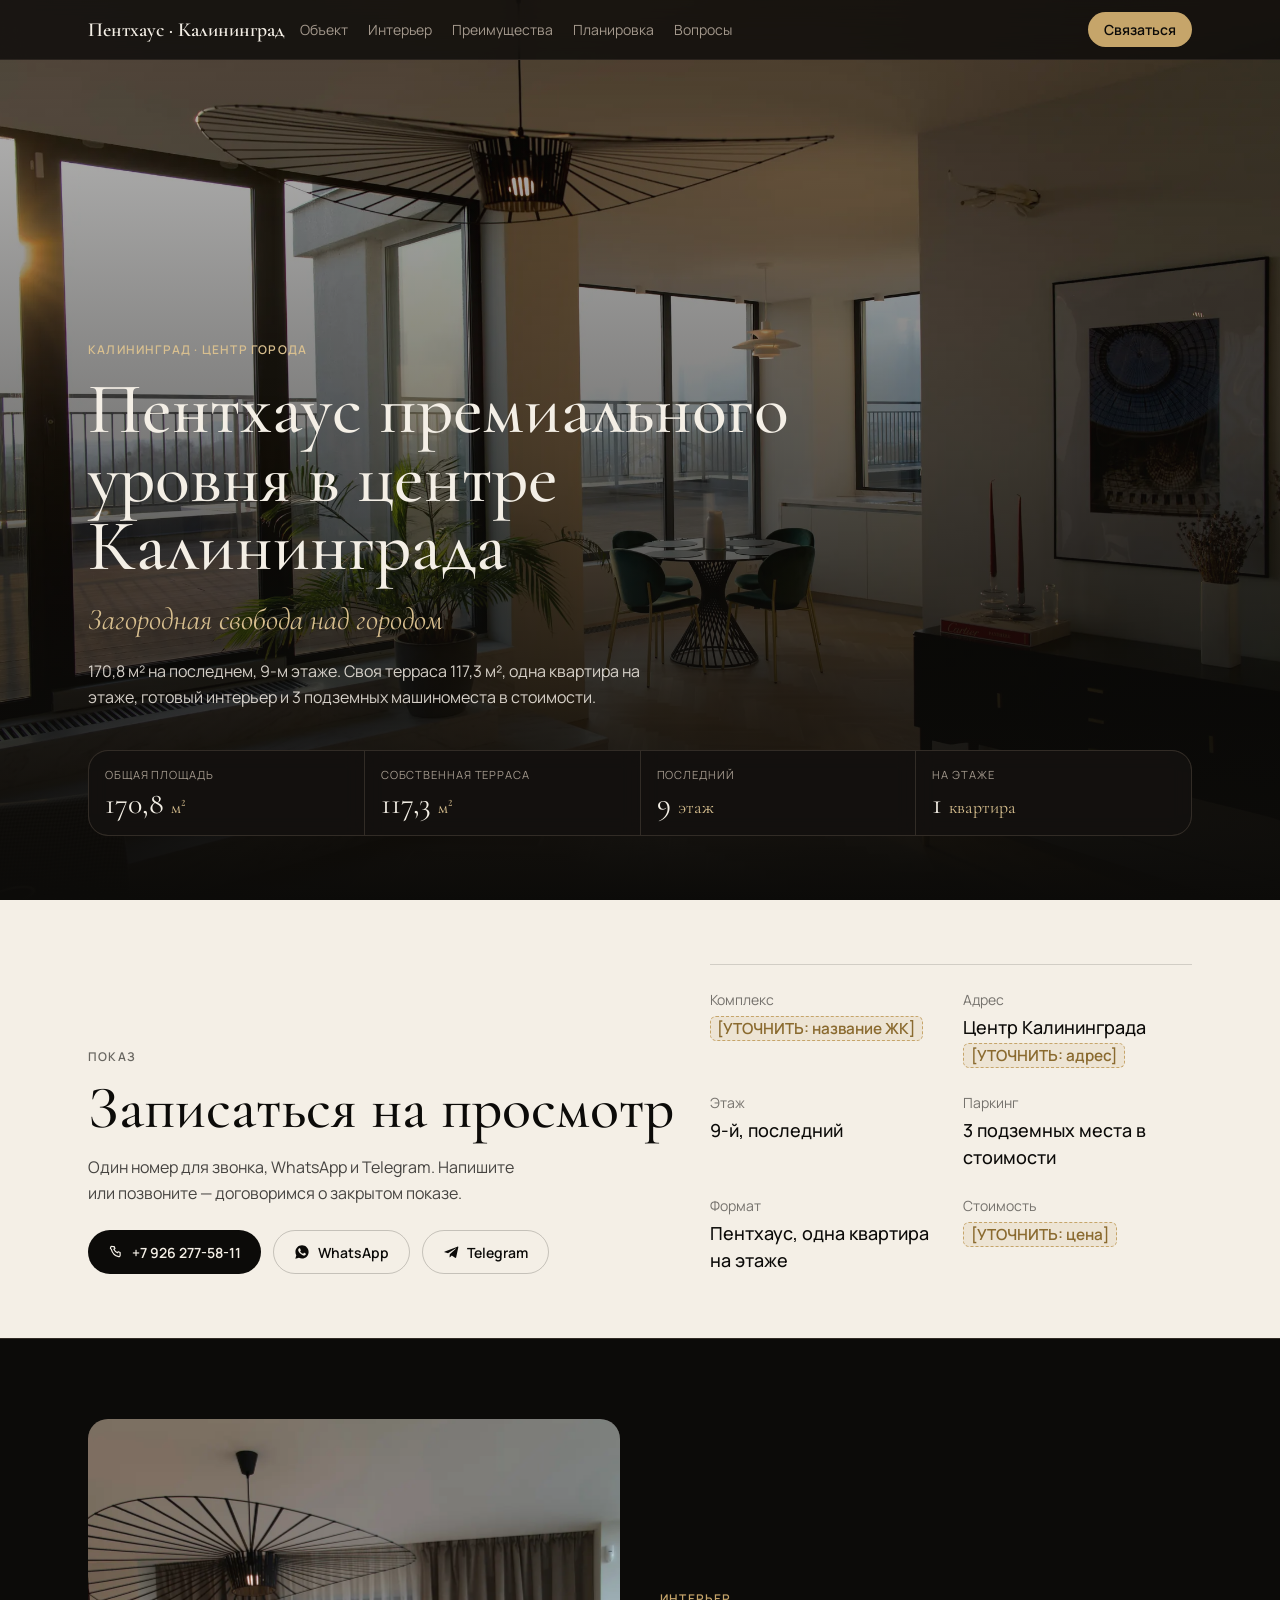
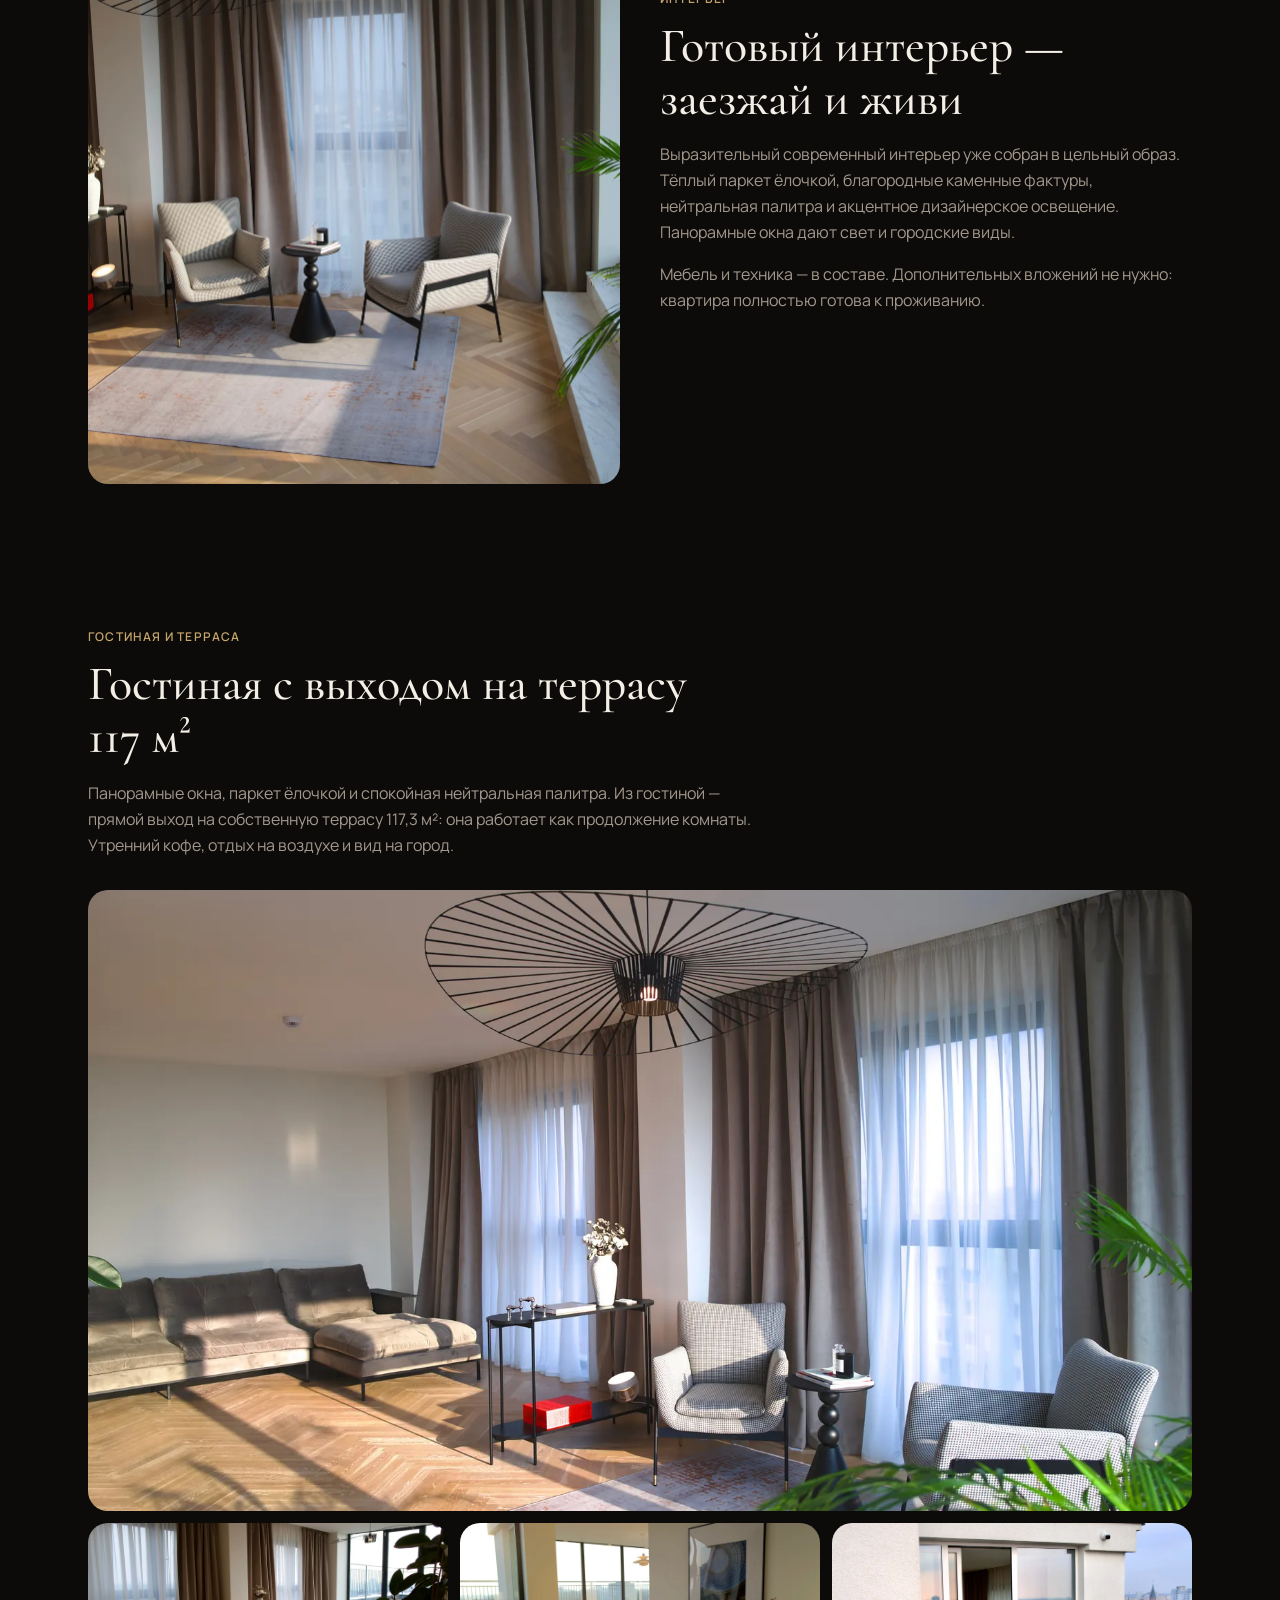
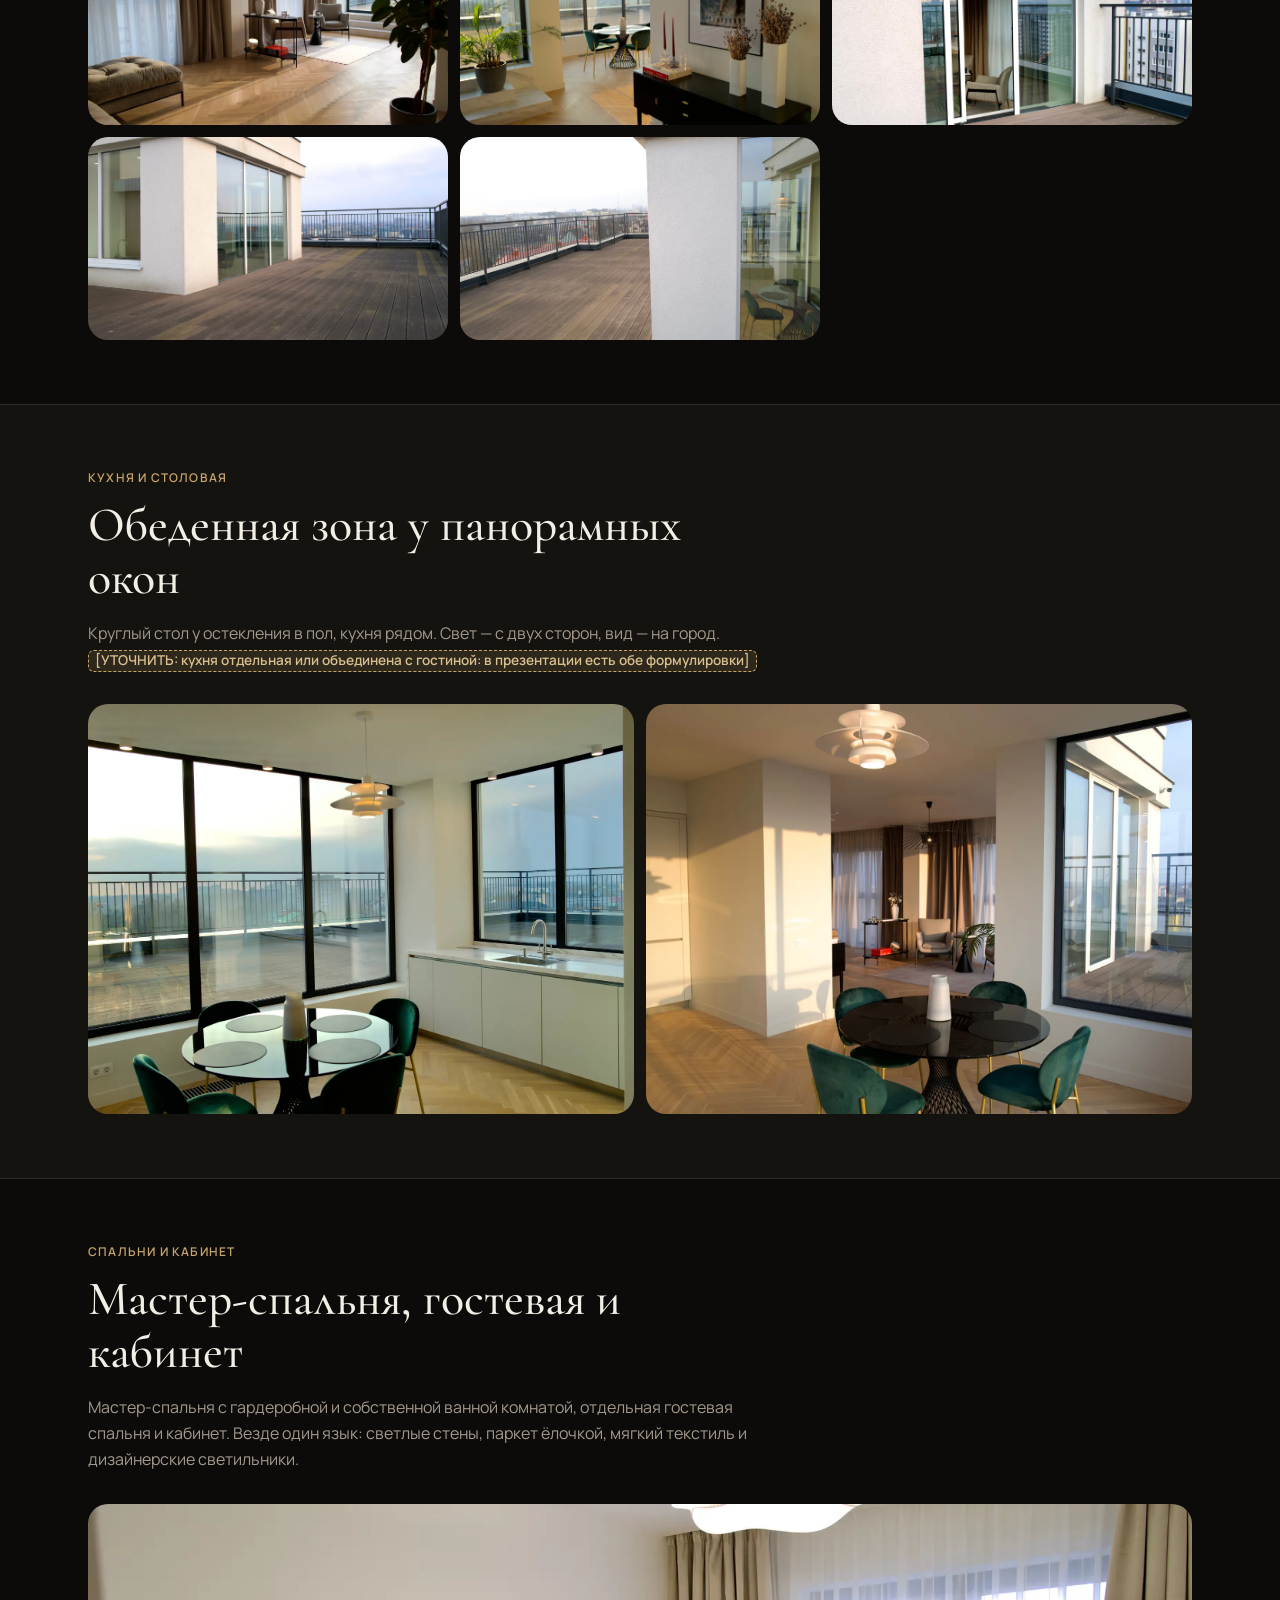
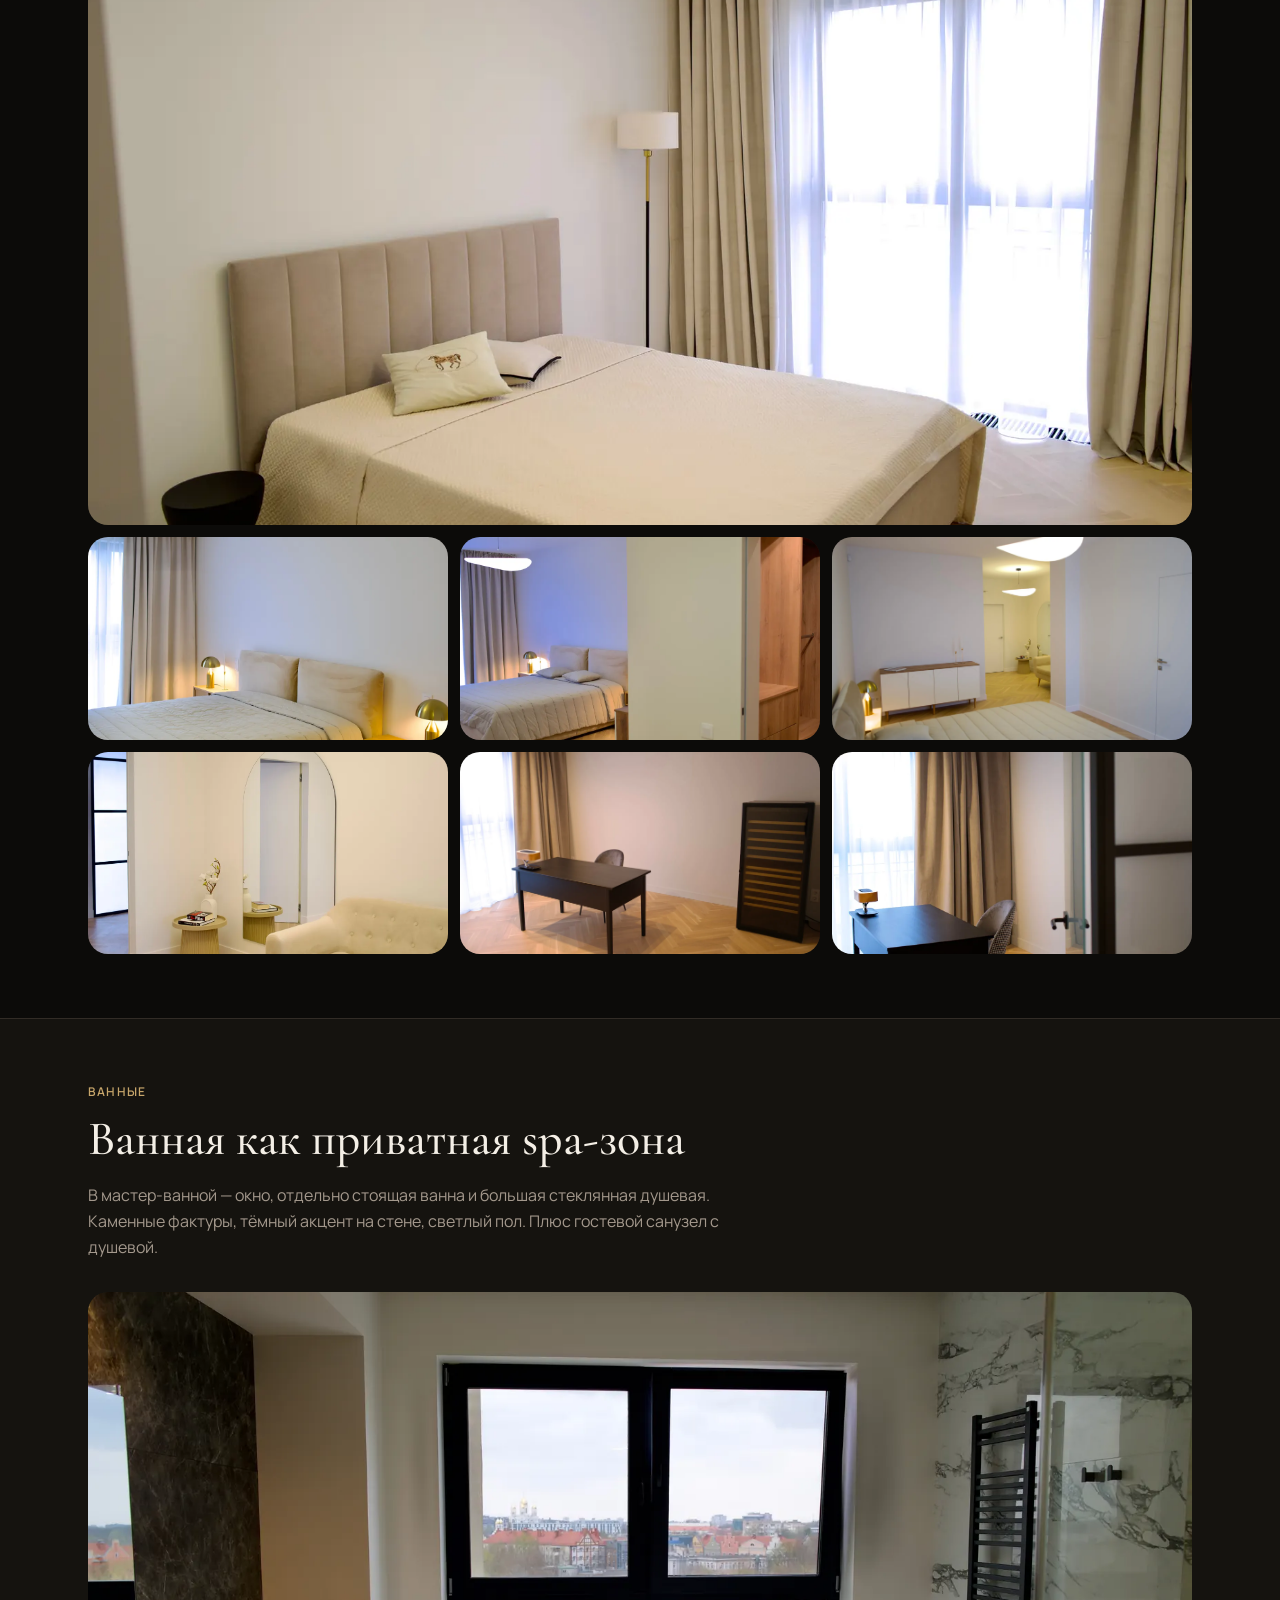
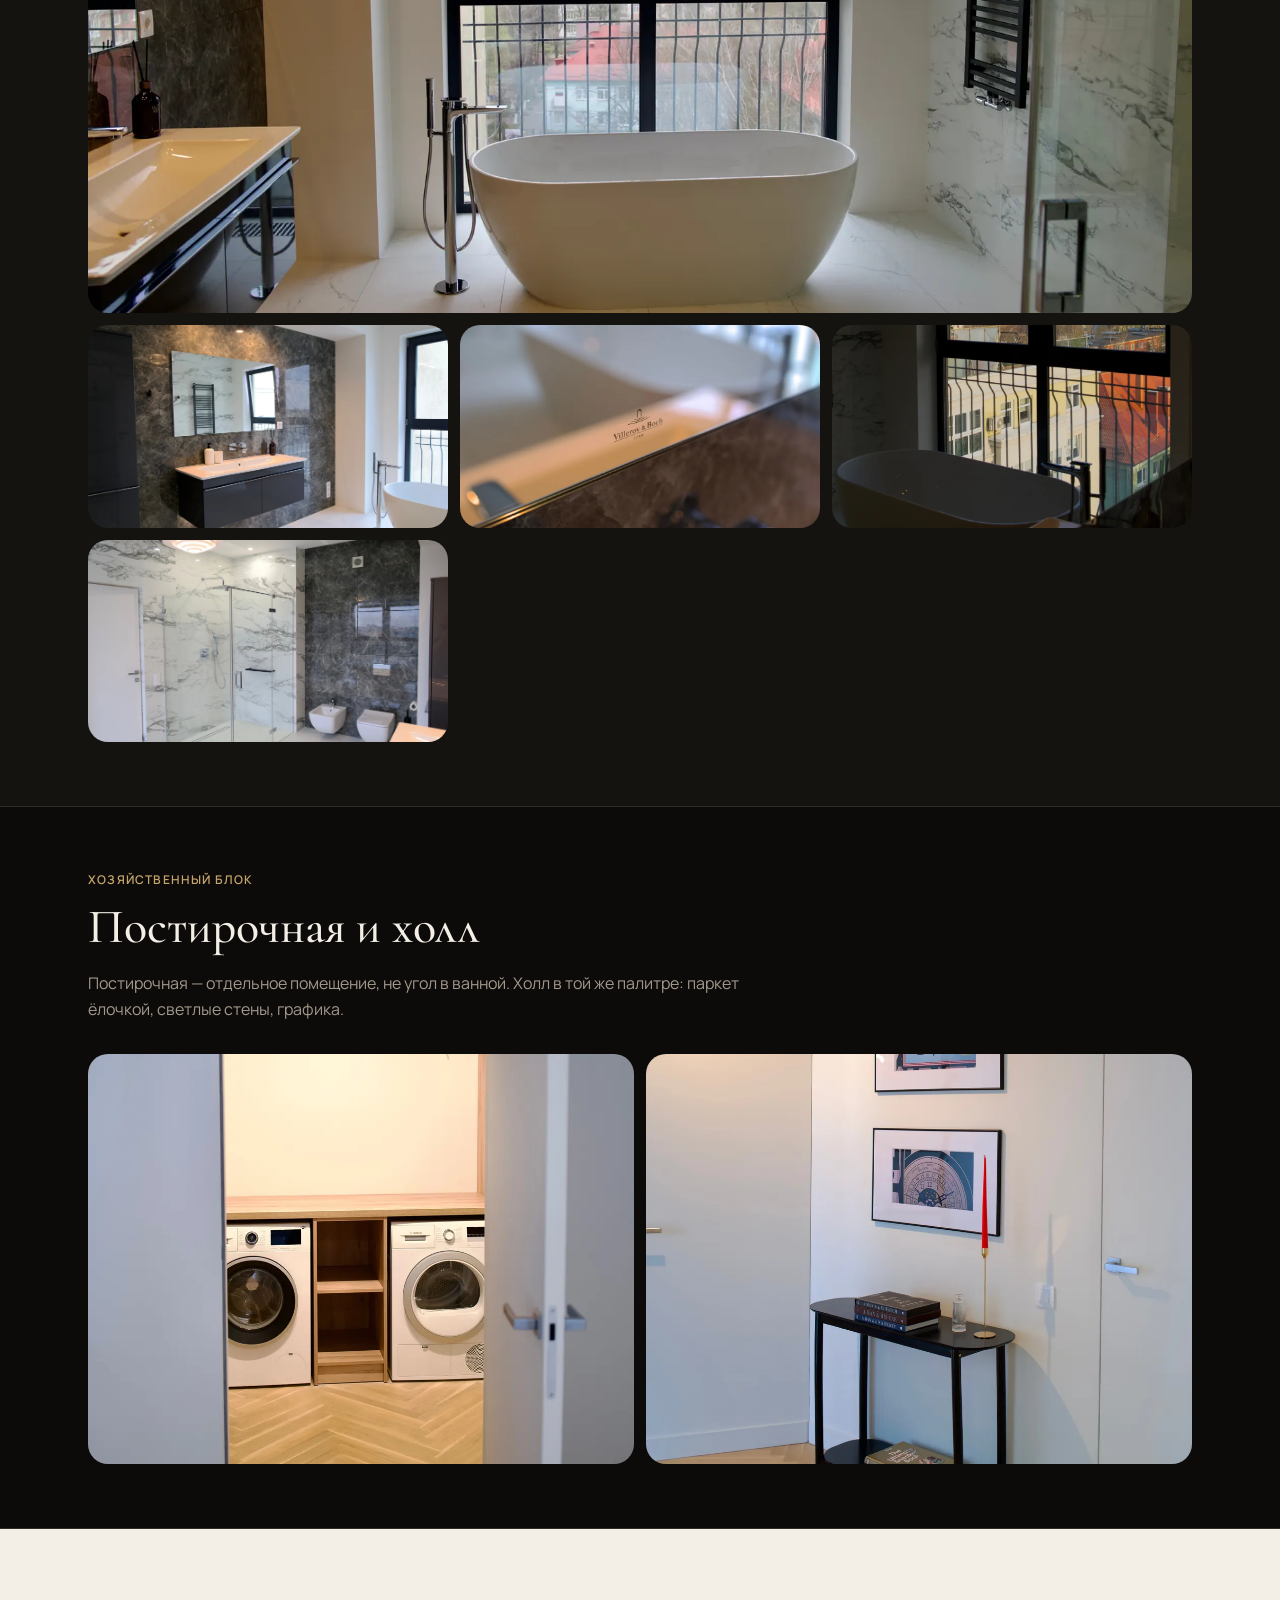
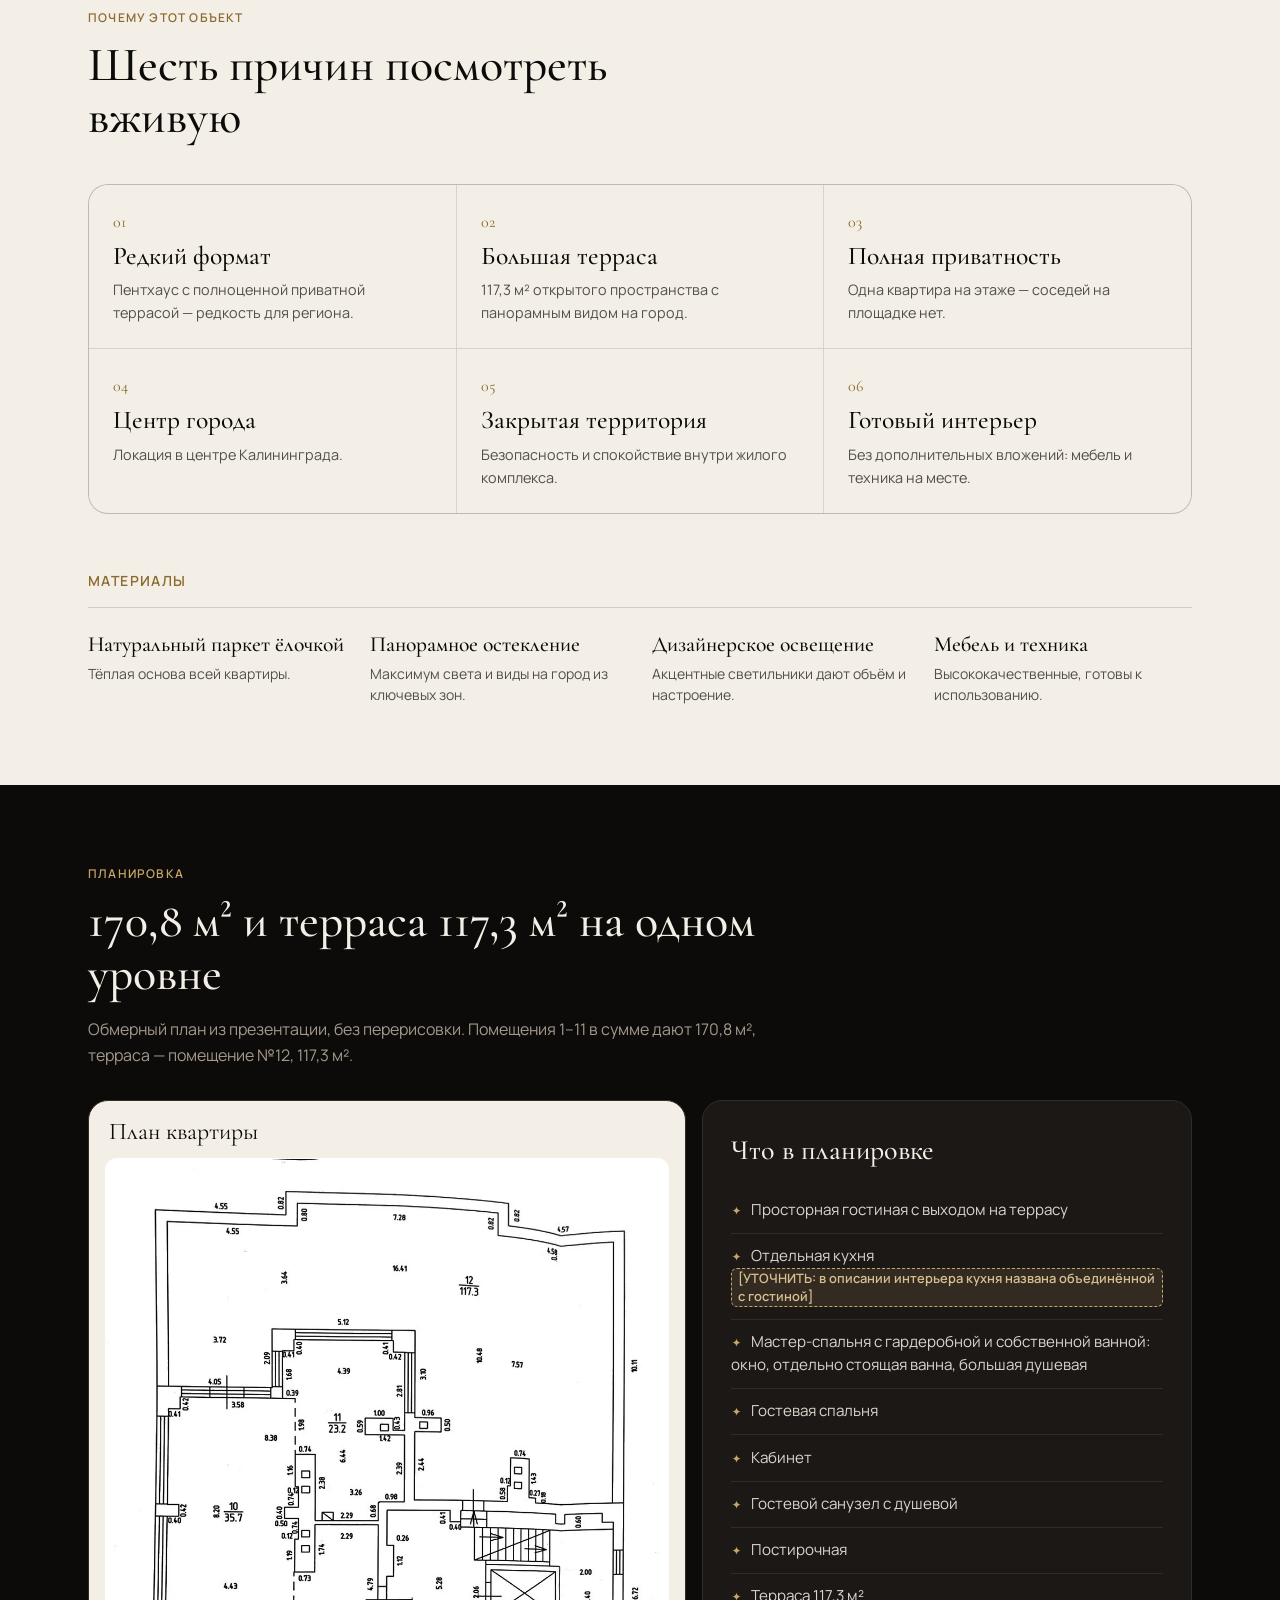
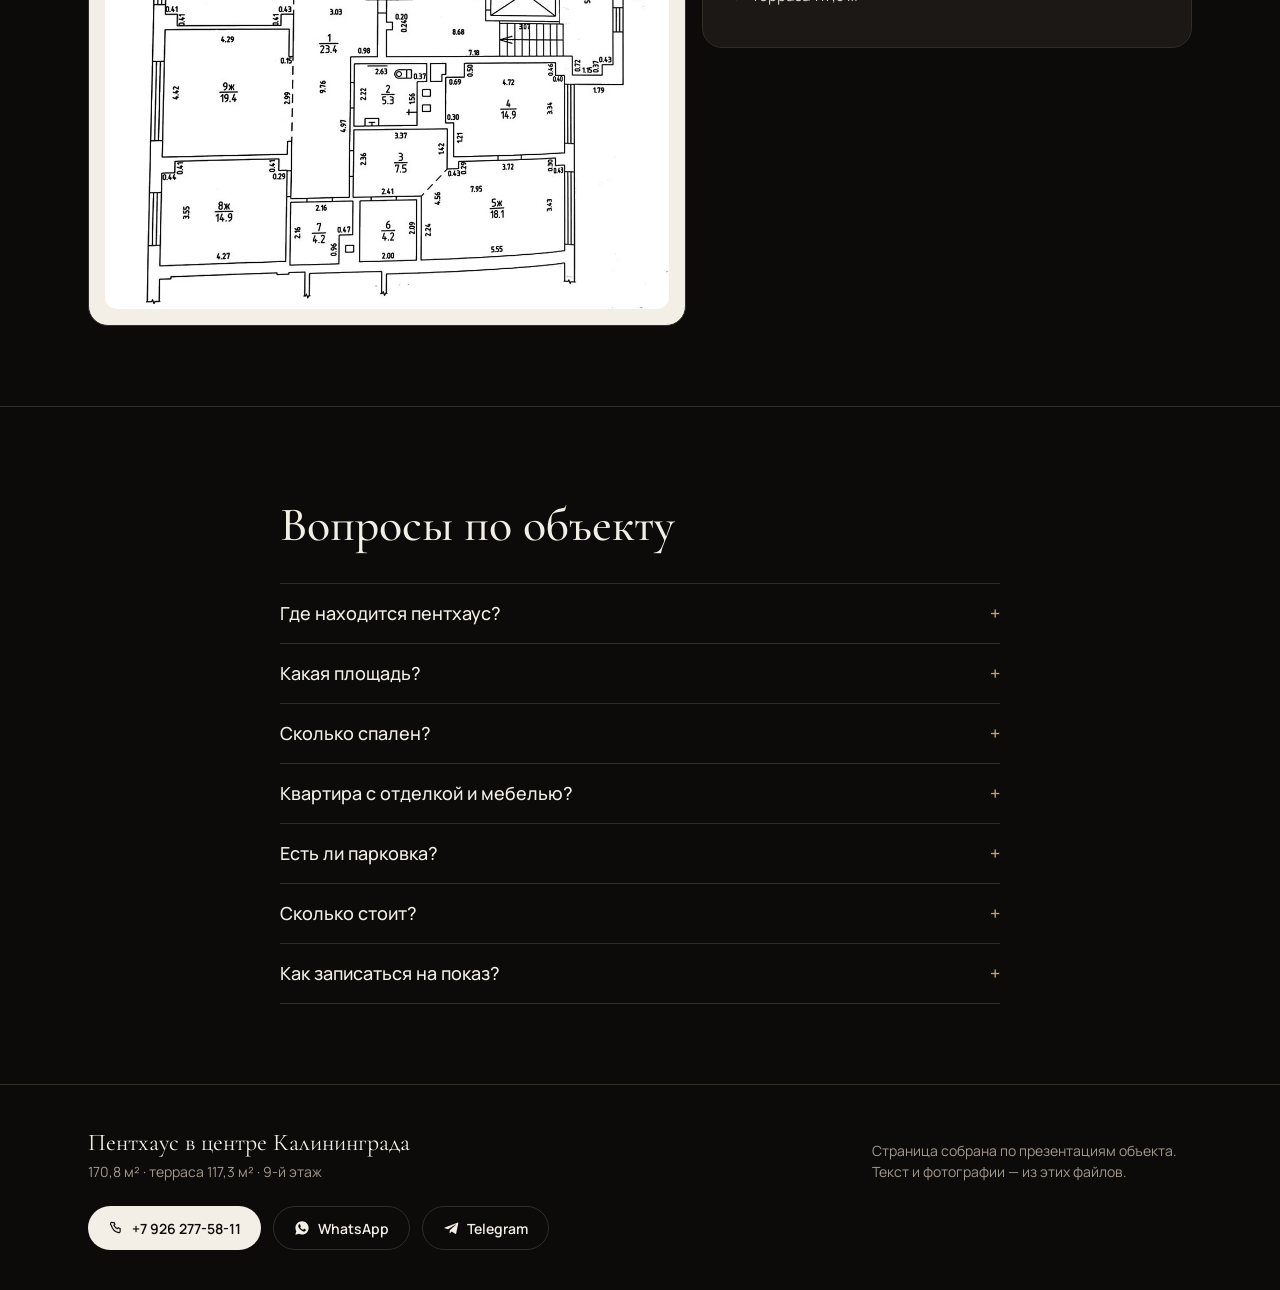
==== index.html @ 491fe60d "Пентхаус в центре Калининграда: одностраничник" ====
<!DOCTYPE html>
<html lang="ru">
<head>
<meta charset="utf-8">
<meta name="viewport" content="width=device-width, initial-scale=1">
<title>Пентхаус 170,8 м² с террасой 117,3 м² в центре Калининграда</title>
<meta name="description" content="Пентхаус премиального уровня в центре Калининграда: 170,8 м², собственная терраса 117,3 м², последний 9-й этаж, одна квартира на этаже, готовый интерьер, 3 подземных машиноместа в стоимости.">
<meta property="og:title" content="Пентхаус в центре Калининграда · 170,8 м² + терраса 117,3 м²">
<meta property="og:description" content="Последний этаж, одна квартира на этаже, готовый интерьер, 3 подземных машиноместа.">
<link rel="canonical" href="https://realtyego.github.io/penthouse-kaliningrad/">
<meta name="robots" content="index, follow, max-image-preview:large">
<meta property="og:type" content="website">
<meta property="og:locale" content="ru_RU">
<meta property="og:site_name" content="realtyego">
<meta property="og:url" content="https://realtyego.github.io/penthouse-kaliningrad/">
<meta property="og:image" content="https://realtyego.github.io/penthouse-kaliningrad/og.jpg">
<meta property="og:image:alt" content="Гостиная пентхауса с панорамными окнами, Калининград">
<meta property="og:image:width" content="1200"><meta property="og:image:height" content="630">
<meta name="twitter:card" content="summary_large_image">
<meta name="twitter:title" content="Пентхаус в центре Калининграда · 170,8 м² + терраса 117,3 м²">
<meta name="twitter:description" content="Последний этаж, одна квартира на этаже, готовый интерьер, 3 подземных машиноместа.">
<meta name="twitter:image" content="https://realtyego.github.io/penthouse-kaliningrad/og.jpg">
<link rel="icon" href="favicon.svg" type="image/svg+xml">
<link rel="preload" as="image" href="photos/living-windows.webp" type="image/webp" fetchpriority="high">
<link rel="preconnect" href="https://fonts.googleapis.com"><link rel="preconnect" href="https://fonts.gstatic.com" crossorigin>
<link rel="stylesheet" href="https://fonts.googleapis.com/css2?family=Cormorant+Garamond:ital,wght@0,500;0,600;0,700;1,500;1,600&family=Manrope:wght@400;500;600;700&display=swap">
<link rel="stylesheet" href="assets/styles.css">
<script type="application/ld+json">{"@context":"https://schema.org","@graph":[{"@type":"RealEstateListing","name":"Пентхаус премиального уровня в центре Калининграда","description":"Пентхаус 170,8 м² с собственной террасой 117,3 м² на последнем, 9-м этаже. Одна квартира на этаже, закрытая территория, готовый интерьер, 3 подземных парковочных места в стоимости.","inLanguage":"ru","url":"https://realtyego.github.io/penthouse-kaliningrad/","image":["https://realtyego.github.io/penthouse-kaliningrad/photos/living-windows.jpg","https://realtyego.github.io/penthouse-kaliningrad/photos/terrace-wide.jpg","https://realtyego.github.io/penthouse-kaliningrad/photos/bath-window.jpg","https://realtyego.github.io/penthouse-kaliningrad/photos/plan.jpg"],"address":{"@type":"PostalAddress","addressLocality":"Калининград","addressCountry":"RU"},"telephone":"+79262775811"},{"@type":"Apartment","url":"https://realtyego.github.io/penthouse-kaliningrad/","name":"Пентхаус в центре Калининграда","floorSize":{"@type":"QuantitativeValue","value":170.8,"unitCode":"MTK"},"floorLevel":"9","address":{"@type":"PostalAddress","addressLocality":"Калининград","addressCountry":"RU"},"amenityFeature":[{"@type":"LocationFeatureSpecification","name":"Терраса 117,3 м²","value":true},{"@type":"LocationFeatureSpecification","name":"Подземный паркинг, 3 места","value":true},{"@type":"LocationFeatureSpecification","name":"Закрытая территория","value":true},{"@type":"LocationFeatureSpecification","name":"Постирочная","value":true}]}]}</script>
</head>
<body>
<header class="topbar"><div class="wrap topbar-in">
<a href="#top" class="brand">Пентхаус · Калининград</a>
<nav class="nav"><a href="#object">Объект</a><a href="#rooms">Интерьер</a><a href="#features">Преимущества</a><a href="#plans">Планировка</a><a href="#faq">Вопросы</a></nav>
<a href="#contact" class="pill">Связаться</a>
</div></header>

<main>
<section id="top" class="hero">
<picture><source srcset="photos/living-windows.webp" type="image/webp"><img src="photos/living-windows.jpg" alt="Гостиная пентхауса с панорамными окнами на последнем этаже" width="2400" height="1598" loading="eager" fetchpriority="high" decoding="async" class="hero-img"></picture>
<div class="hero-shade"></div>
<div class="wrap hero-in">
<p class="eyebrow light">Калининград · центр города</p>
<h1 class="h1">Пентхаус премиального уровня в центре Калининграда</h1>
<p class="tagline">Загородная свобода над городом</p>
<p class="hero-text">170,8 м² на последнем, 9-м этаже. Своя терраса 117,3 м², одна квартира на этаже, готовый интерьер и 3 подземных машиноместа в стоимости.</p>
<dl class="stats">
<div><dt>общая площадь</dt><dd>170,8 <span>м²</span></dd></div>
<div><dt>собственная терраса</dt><dd>117,3 <span>м²</span></dd></div>
<div><dt>последний</dt><dd>9 <span>этаж</span></dd></div>
<div><dt>на этаже</dt><dd>1 <span>квартира</span></dd></div>
</dl>
</div>
</section>

<section id="contact" class="contact"><div class="wrap contact-in">
<div>
<p class="eyebrow dark">Показ</p>
<h2 class="h2 big">Записаться на просмотр</h2>
<p class="contact-text">Один номер для звонка, WhatsApp и Telegram. Напишите или позвоните — договоримся о закрытом показе.</p>
<div class="btns"><a href="tel:+79262775811" class="btn btn-solid"><svg viewBox="0 0 24 24" class="ico" aria-hidden="true" fill="none" stroke="currentColor" stroke-width="1.8"><path stroke-linecap="round" stroke-linejoin="round" d="M7 3.8h2.2l1.2 3-1.6 1a12 12 0 0 0 5.4 5.4l1-1.6 3 1.2V17a2 2 0 0 1-2.2 2A15.2 15.2 0 0 1 5 8a2 2 0 0 1 2-4.2Z"></path></svg>+7 926 277-58-11</a><a href="https://wa.me/79262775811?text=%D0%97%D0%B4%D1%80%D0%B0%D0%B2%D1%81%D1%82%D0%B2%D1%83%D0%B9%D1%82%D0%B5%21%20%D0%98%D0%BD%D1%82%D0%B5%D1%80%D0%B5%D1%81%D1%83%D0%B5%D1%82%20%D0%BF%D0%B5%D0%BD%D1%82%D1%85%D0%B0%D1%83%D1%81%20%D0%B2%20%D1%86%D0%B5%D0%BD%D1%82%D1%80%D0%B5%20%D0%9A%D0%B0%D0%BB%D0%B8%D0%BD%D0%B8%D0%BD%D0%B3%D1%80%D0%B0%D0%B4%D0%B0%2C%20170%2C8%20%D0%BC%C2%B2%20%D1%81%20%D1%82%D0%B5%D1%80%D1%80%D0%B0%D1%81%D0%BE%D0%B9%20117%2C3%20%D0%BC%C2%B2." target="_blank" rel="noopener noreferrer" class="btn btn-line-dark"><svg viewBox="0 0 24 24" class="ico" aria-hidden="true" fill="currentColor"><path d="M12.04 2C6.58 2 2.15 6.4 2.15 11.83c0 1.74.46 3.44 1.33 4.94L2 22l5.39-1.41a10 10 0 0 0 4.65 1.18h.01c5.46 0 9.89-4.4 9.89-9.83C21.94 6.4 17.5 2 12.04 2Zm5.76 13.86c-.24.68-1.4 1.25-1.94 1.33-.5.07-1.12.1-1.81-.11-.41-.13-.95-.31-1.64-.61-2.88-1.25-4.76-4.15-4.9-4.35-.14-.19-1.16-1.54-1.16-2.94s.73-2.08 1-2.37c.26-.28.57-.35.76-.35.19 0 .38 0 .55.01.17.01.41-.07.64.49.24.58.81 2 .88 2.15.07.14.12.32.02.51-.1.2-.15.32-.29.49-.14.17-.3.38-.43.51-.14.14-.29.29-.12.57.16.28.73 1.21 1.57 1.96 1.08.96 1.99 1.26 2.27 1.4.28.14.44.12.6-.07.16-.19.69-.8.87-1.08.18-.27.37-.23.62-.14.25.09 1.6.75 1.87.89.28.14.46.2.53.32.07.12.07.68-.17 1.36Z"></path></svg>WhatsApp</a><a href="https://t.me/+79262775811" target="_blank" rel="noopener noreferrer" class="btn btn-line-dark"><svg viewBox="0 0 24 24" class="ico" aria-hidden="true" fill="currentColor"><path d="M21.6 4.2 2.9 11.1c-1.2.5-1.2 1.1-.2 1.4l4.8 1.5 11.2-7.1c.5-.3 1-.1.6.2l-9.1 8.2-.4 4.7c.5 0 .7-.2 1-.5l2.4-2.3 4.9 3.6c.9.5 1.5.2 1.7-.8l3.1-14.7c.3-1.3-.5-1.9-1.3-1.5Z"></path></svg>Telegram</a></div>
</div>
<dl class="facts">
<div><dt>Комплекс</dt><dd><span class="todo">[УТОЧНИТЬ: название ЖК]</span></dd></div>
<div><dt>Адрес</dt><dd>Центр Калининграда <span class="todo">[УТОЧНИТЬ: адрес]</span></dd></div>
<div><dt>Этаж</dt><dd>9-й, последний</dd></div>
<div><dt>Паркинг</dt><dd>3 подземных места в стоимости</dd></div>
<div><dt>Формат</dt><dd>Пентхаус, одна квартира на этаже</dd></div>
<div><dt>Стоимость</dt><dd><span class="todo">[УТОЧНИТЬ: цена]</span></dd></div>
</dl>
</div></section>

<section id="object" class="wrap py20"><div class="object">
<button type="button" class="tile tile-tall" data-full="photos/living-chairs.jpg" aria-label="Открыть фото: гостиная"><picture><source srcset="photos/living-chairs.webp" type="image/webp"><img src="photos/living-chairs.jpg" alt="Гостиная: два кресла, ковёр и дизайнерская люстра" width="1065" height="1600" loading="lazy" decoding="async"></picture></button>
<div>
<p class="eyebrow">Интерьер</p>
<h2 class="h2">Готовый интерьер — заезжай и живи</h2>
<p class="lead">Выразительный современный интерьер уже собран в цельный образ. Тёплый паркет ёлочкой, благородные каменные фактуры, нейтральная палитра и акцентное дизайнерское освещение. Панорамные окна дают свет и городские виды.</p>
<p class="lead">Мебель и техника — в составе. Дополнительных вложений не нужно: квартира полностью готова к проживанию.</p>
</div>
</div></section>

<section id="rooms">
<article id="living" class="room"><div class="wrap py16"><p class="eyebrow">Гостиная и терраса</p><h2 class="h2">Гостиная с выходом на террасу 117 м²</h2><p class="lead">Панорамные окна, паркет ёлочкой и спокойная нейтральная палитра. Из гостиной — прямой выход на собственную террасу 117,3 м²: она работает как продолжение комнаты. Утренний кофе, отдых на воздухе и вид на город.</p><div class="grid-photos"><button type="button" class="tile tile-big" data-full="photos/living-sofa.jpg" aria-label="Открыть фото: Гостиная с панорамными окнами, диванной зоной и паркетом ёлочкой"><picture><source srcset="photos/living-sofa.webp" type="image/webp"><img src="photos/living-sofa.jpg" alt="Гостиная с панорамными окнами, диванной зоной и паркетом ёлочкой" width="1600" height="1066" loading="lazy" decoding="async"></picture></button><button type="button" class="tile" data-full="photos/living-wide.jpg" aria-label="Открыть фото: Гостиная: шторы в пол, пуф и рабочий столик у окна"><picture><source srcset="photos/living-wide.webp" type="image/webp"><img src="photos/living-wide.jpg" alt="Гостиная: шторы в пол, пуф и рабочий столик у окна" width="1600" height="1065" loading="lazy" decoding="async"></picture></button><button type="button" class="tile" data-full="photos/living-console.jpg" aria-label="Открыть фото: Гостиная с консолью, картиной и видом на обеденную зону"><picture><source srcset="photos/living-console.webp" type="image/webp"><img src="photos/living-console.jpg" alt="Гостиная с консолью, картиной и видом на обеденную зону" width="1600" height="1065" loading="lazy" decoding="async"></picture></button><button type="button" class="tile" data-full="photos/terrace-door.jpg" aria-label="Открыть фото: Выход из гостиной на террасу"><picture><source srcset="photos/terrace-door.webp" type="image/webp"><img src="photos/terrace-door.jpg" alt="Выход из гостиной на террасу" width="1600" height="1065" loading="lazy" decoding="async"></picture></button><button type="button" class="tile" data-full="photos/terrace.jpg" aria-label="Открыть фото: Терраса с деревянным настилом и панорамным остеклением квартиры"><picture><source srcset="photos/terrace.webp" type="image/webp"><img src="photos/terrace.jpg" alt="Терраса с деревянным настилом и панорамным остеклением квартиры" width="1600" height="1065" loading="lazy" decoding="async"></picture></button><button type="button" class="tile" data-full="photos/terrace-wide.jpg" aria-label="Открыть фото: Терраса последнего этажа с видом на город"><picture><source srcset="photos/terrace-wide.webp" type="image/webp"><img src="photos/terrace-wide.jpg" alt="Терраса последнего этажа с видом на город" width="1600" height="1065" loading="lazy" decoding="async"></picture></button></div></div></article>
<article id="kitchen" class="room"><div class="wrap py16"><p class="eyebrow">Кухня и столовая</p><h2 class="h2">Обеденная зона у панорамных окон</h2><p class="lead">Круглый стол у остекления в пол, кухня рядом. Свет — с двух сторон, вид — на город. <span class="todo">[УТОЧНИТЬ: кухня отдельная или объединена с гостиной: в презентации есть обе формулировки]</span></p><div class="grid-photos two"><button type="button" class="tile" data-full="photos/dining-kitchen.jpg" aria-label="Открыть фото: Обеденная зона и кухня у панорамных окон"><picture><source srcset="photos/dining-kitchen.webp" type="image/webp"><img src="photos/dining-kitchen.jpg" alt="Обеденная зона и кухня у панорамных окон" width="1600" height="1065" loading="lazy" decoding="async"></picture></button><button type="button" class="tile" data-full="photos/dining.jpg" aria-label="Открыть фото: Обеденная зона: круглый стол, зелёные стулья, вид на город"><picture><source srcset="photos/dining.webp" type="image/webp"><img src="photos/dining.jpg" alt="Обеденная зона: круглый стол, зелёные стулья, вид на город" width="1600" height="1066" loading="lazy" decoding="async"></picture></button></div></div></article>
<article id="bedrooms" class="room"><div class="wrap py16"><p class="eyebrow">Спальни и кабинет</p><h2 class="h2">Мастер-спальня, гостевая и кабинет</h2><p class="lead">Мастер-спальня с гардеробной и собственной ванной комнатой, отдельная гостевая спальня и кабинет. Везде один язык: светлые стены, паркет ёлочкой, мягкий текстиль и дизайнерские светильники.</p><div class="grid-photos"><button type="button" class="tile tile-big" data-full="photos/bedroom-2.jpg" aria-label="Открыть фото: Спальня с большой кроватью и окнами в пол"><picture><source srcset="photos/bedroom-2.webp" type="image/webp"><img src="photos/bedroom-2.jpg" alt="Спальня с большой кроватью и окнами в пол" width="1600" height="1066" loading="lazy" decoding="async"></picture></button><button type="button" class="tile" data-full="photos/bedroom-1.jpg" aria-label="Открыть фото: Спальня с прикроватными тумбами и подвесным светильником"><picture><source srcset="photos/bedroom-1.webp" type="image/webp"><img src="photos/bedroom-1.jpg" alt="Спальня с прикроватными тумбами и подвесным светильником" width="1065" height="1600" loading="lazy" decoding="async"></picture></button><button type="button" class="tile" data-full="photos/bedroom-1-door.jpg" aria-label="Открыть фото: Спальня с проходом в соседнее помещение"><picture><source srcset="photos/bedroom-1-door.webp" type="image/webp"><img src="photos/bedroom-1-door.jpg" alt="Спальня с проходом в соседнее помещение" width="1065" height="1600" loading="lazy" decoding="async"></picture></button><button type="button" class="tile" data-full="photos/bedroom-room.jpg" aria-label="Открыть фото: Комната с комодом и видом в коридор"><picture><source srcset="photos/bedroom-room.webp" type="image/webp"><img src="photos/bedroom-room.jpg" alt="Комната с комодом и видом в коридор" width="1600" height="1066" loading="lazy" decoding="async"></picture></button><button type="button" class="tile" data-full="photos/lounge-arch.jpg" aria-label="Открыть фото: Зона с диваном и арочным проёмом"><picture><source srcset="photos/lounge-arch.webp" type="image/webp"><img src="photos/lounge-arch.jpg" alt="Зона с диваном и арочным проёмом" width="1065" height="1600" loading="lazy" decoding="async"></picture></button><button type="button" class="tile" data-full="photos/study.jpg" aria-label="Открыть фото: Кабинет: рабочий стол и винный шкаф"><picture><source srcset="photos/study.webp" type="image/webp"><img src="photos/study.jpg" alt="Кабинет: рабочий стол и винный шкаф" width="1600" height="1065" loading="lazy" decoding="async"></picture></button><button type="button" class="tile" data-full="photos/study-door.jpg" aria-label="Открыть фото: Кабинет со стеклянной дверью в чёрной раме"><picture><source srcset="photos/study-door.webp" type="image/webp"><img src="photos/study-door.jpg" alt="Кабинет со стеклянной дверью в чёрной раме" width="1064" height="1600" loading="lazy" decoding="async"></picture></button></div></div></article>
<article id="baths" class="room"><div class="wrap py16"><p class="eyebrow">Ванные</p><h2 class="h2">Ванная как приватная spa-зона</h2><p class="lead">В мастер-ванной — окно, отдельно стоящая ванна и большая стеклянная душевая. Каменные фактуры, тёмный акцент на стене, светлый пол. Плюс гостевой санузел с душевой.</p><div class="grid-photos"><button type="button" class="tile tile-big" data-full="photos/bath-window.jpg" aria-label="Открыть фото: Мастер-ванная: отдельно стоящая ванна у окна"><picture><source srcset="photos/bath-window.webp" type="image/webp"><img src="photos/bath-window.jpg" alt="Мастер-ванная: отдельно стоящая ванна у окна" width="1600" height="1065" loading="lazy" decoding="async"></picture></button><button type="button" class="tile" data-full="photos/bath-vanity.jpg" aria-label="Открыть фото: Ванная: каменная стена, подвесная тумба, зеркало"><picture><source srcset="photos/bath-vanity.webp" type="image/webp"><img src="photos/bath-vanity.jpg" alt="Ванная: каменная стена, подвесная тумба, зеркало" width="1600" height="1066" loading="lazy" decoding="async"></picture></button><button type="button" class="tile" data-full="photos/bath-detail.jpg" aria-label="Открыть фото: Ванная: смеситель и столешница из камня"><picture><source srcset="photos/bath-detail.webp" type="image/webp"><img src="photos/bath-detail.jpg" alt="Ванная: смеситель и столешница из камня" width="1064" height="1600" loading="lazy" decoding="async"></picture></button><button type="button" class="tile" data-full="photos/bath-evening.jpg" aria-label="Открыть фото: Ванная вечером: вид из окна на город"><picture><source srcset="photos/bath-evening.webp" type="image/webp"><img src="photos/bath-evening.jpg" alt="Ванная вечером: вид из окна на город" width="1065" height="1600" loading="lazy" decoding="async"></picture></button><button type="button" class="tile" data-full="photos/shower-room.jpg" aria-label="Открыть фото: Санузел с мраморной отделкой и стеклянной душевой"><picture><source srcset="photos/shower-room.webp" type="image/webp"><img src="photos/shower-room.jpg" alt="Санузел с мраморной отделкой и стеклянной душевой" width="1600" height="1066" loading="lazy" decoding="async"></picture></button></div></div></article>
<article id="service" class="room"><div class="wrap py16"><p class="eyebrow">Хозяйственный блок</p><h2 class="h2">Постирочная и холл</h2><p class="lead">Постирочная — отдельное помещение, не угол в ванной. Холл в той же палитре: паркет ёлочкой, светлые стены, графика.</p><div class="grid-photos two"><button type="button" class="tile" data-full="photos/laundry.jpg" aria-label="Открыть фото: Постирочная со стиральной и сушильной машинами"><picture><source srcset="photos/laundry.webp" type="image/webp"><img src="photos/laundry.jpg" alt="Постирочная со стиральной и сушильной машинами" width="1065" height="1600" loading="lazy" decoding="async"></picture></button><button type="button" class="tile" data-full="photos/hall.jpg" aria-label="Открыть фото: Холл с консолью и графикой на стене"><picture><source srcset="photos/hall.webp" type="image/webp"><img src="photos/hall.jpg" alt="Холл с консолью и графикой на стене" width="1065" height="1600" loading="lazy" decoding="async"></picture></button></div></div></article>
</section>

<section id="features" class="features"><div class="wrap py20">
<p class="eyebrow">Почему этот объект</p>
<h2 class="h2">Шесть причин посмотреть вживую</h2>
<ol class="adv">
<li><span>01</span><h3>Редкий формат</h3><p>Пентхаус с полноценной приватной террасой — редкость для региона.</p></li>
<li><span>02</span><h3>Большая терраса</h3><p>117,3 м² открытого пространства с панорамным видом на город.</p></li>
<li><span>03</span><h3>Полная приватность</h3><p>Одна квартира на этаже — соседей на площадке нет.</p></li>
<li><span>04</span><h3>Центр города</h3><p>Локация в центре Калининграда.</p></li>
<li><span>05</span><h3>Закрытая территория</h3><p>Безопасность и спокойствие внутри жилого комплекса.</p></li>
<li><span>06</span><h3>Готовый интерьер</h3><p>Без дополнительных вложений: мебель и техника на месте.</p></li>
</ol>
<div class="materials">
<p class="eyebrow">Материалы</p>
<ul>
<li><h3>Натуральный паркет ёлочкой</h3><p>Тёплая основа всей квартиры.</p></li>
<li><h3>Панорамное остекление</h3><p>Максимум света и виды на город из ключевых зон.</p></li>
<li><h3>Дизайнерское освещение</h3><p>Акцентные светильники дают объём и настроение.</p></li>
<li><h3>Мебель и техника</h3><p>Высококачественные, готовы к использованию.</p></li>
</ul>
</div>
</div></section>

<section id="plans" class="wrap py20">
<p class="eyebrow">Планировка</p>
<h2 class="h2">170,8 м² и терраса 117,3 м² на одном уровне</h2>
<p class="lead">Обмерный план из презентации, без перерисовки. Помещения 1–11 в сумме дают 170,8 м², терраса — помещение №12, 117,3 м².</p>
<div class="plan-grid">
<button type="button" class="plan-card" data-full="photos/plan.jpg" aria-label="Открыть план"><span class="plan-title">План квартиры</span><picture><source srcset="photos/plan.webp" type="image/webp"><img src="photos/plan.jpg" alt="Обмерный план пентхауса с экспликацией помещений и террасой 117,3 м²" width="1051" height="1397" loading="lazy" decoding="async"></picture></button>
<div class="plan-list">
<h3>Что в планировке</h3>
<ul>
<li>Просторная гостиная с выходом на террасу</li>
<li>Отдельная кухня <span class="todo">[УТОЧНИТЬ: в описании интерьера кухня названа объединённой с гостиной]</span></li>
<li>Мастер-спальня с гардеробной и собственной ванной: окно, отдельно стоящая ванна, большая душевая</li>
<li>Гостевая спальня</li>
<li>Кабинет</li>
<li>Гостевой санузел с душевой</li>
<li>Постирочная</li>
<li>Терраса 117,3 м²</li>
</ul>
</div>
</div>
</section>

<section id="faq" class="faq"><div class="wrap-narrow py20">
<h2 class="h2">Вопросы по объекту</h2>
<div class="faq-list">
<details><summary>Где находится пентхаус?<span>+</span></summary><p>В центре Калининграда, на закрытой территории жилого комплекса. Последний, 9-й этаж. <span class="todo">[УТОЧНИТЬ: название ЖК и адрес]</span></p></details>
<details><summary>Какая площадь?<span>+</span></summary><p>Общая площадь квартиры — 170,8 м². Плюс собственная терраса 117,3 м².</p></details>
<details><summary>Сколько спален?<span>+</span></summary><p>Мастер-спальня с гардеробной и своей ванной, гостевая спальня и отдельный кабинет. Плюс гостиная с выходом на террасу, кухня, гостевой санузел с душевой и постирочная.</p></details>
<details><summary>Квартира с отделкой и мебелью?<span>+</span></summary><p>Да. Интерьер полностью готов к проживанию: паркет ёлочкой, каменные фактуры, дизайнерское освещение, высококачественная мебель и техника. Дополнительных вложений не нужно.</p></details>
<details><summary>Есть ли парковка?<span>+</span></summary><p>Да, в стоимость входят 3 подземных парковочных места.</p></details>
<details><summary>Сколько стоит?<span>+</span></summary><p><span class="todo">[УТОЧНИТЬ: цена и условия сделки]</span></p></details>
<details><summary>Как записаться на показ?<span>+</span></summary><p>Позвоните +7 926 277-58-11 или напишите в WhatsApp и Telegram — оба мессенджера привязаны к этому номеру.</p></details>
</div>
</div></section>
</main>

<footer class="footer"><div class="wrap footer-in">
<div><p class="footer-title">Пентхаус в центре Калининграда</p><p>170,8 м² · терраса 117,3 м² · 9-й этаж</p></div>
<p class="footer-note">Страница собрана по презентациям объекта. Текст и фотографии — из этих файлов.</p>
</div><div class="wrap"><div class="btns"><a href="tel:+79262775811" class="btn btn-ivory"><svg viewBox="0 0 24 24" class="ico" aria-hidden="true" fill="none" stroke="currentColor" stroke-width="1.8"><path stroke-linecap="round" stroke-linejoin="round" d="M7 3.8h2.2l1.2 3-1.6 1a12 12 0 0 0 5.4 5.4l1-1.6 3 1.2V17a2 2 0 0 1-2.2 2A15.2 15.2 0 0 1 5 8a2 2 0 0 1 2-4.2Z"></path></svg>+7 926 277-58-11</a><a href="https://wa.me/79262775811?text=%D0%97%D0%B4%D1%80%D0%B0%D0%B2%D1%81%D1%82%D0%B2%D1%83%D0%B9%D1%82%D0%B5%21%20%D0%98%D0%BD%D1%82%D0%B5%D1%80%D0%B5%D1%81%D1%83%D0%B5%D1%82%20%D0%BF%D0%B5%D0%BD%D1%82%D1%85%D0%B0%D1%83%D1%81%20%D0%B2%20%D1%86%D0%B5%D0%BD%D1%82%D1%80%D0%B5%20%D0%9A%D0%B0%D0%BB%D0%B8%D0%BD%D0%B8%D0%BD%D0%B3%D1%80%D0%B0%D0%B4%D0%B0%2C%20170%2C8%20%D0%BC%C2%B2%20%D1%81%20%D1%82%D0%B5%D1%80%D1%80%D0%B0%D1%81%D0%BE%D0%B9%20117%2C3%20%D0%BC%C2%B2." target="_blank" rel="noopener noreferrer" class="btn btn-line"><svg viewBox="0 0 24 24" class="ico" aria-hidden="true" fill="currentColor"><path d="M12.04 2C6.58 2 2.15 6.4 2.15 11.83c0 1.74.46 3.44 1.33 4.94L2 22l5.39-1.41a10 10 0 0 0 4.65 1.18h.01c5.46 0 9.89-4.4 9.89-9.83C21.94 6.4 17.5 2 12.04 2Zm5.76 13.86c-.24.68-1.4 1.25-1.94 1.33-.5.07-1.12.1-1.81-.11-.41-.13-.95-.31-1.64-.61-2.88-1.25-4.76-4.15-4.9-4.35-.14-.19-1.16-1.54-1.16-2.94s.73-2.08 1-2.37c.26-.28.57-.35.76-.35.19 0 .38 0 .55.01.17.01.41-.07.64.49.24.58.81 2 .88 2.15.07.14.12.32.02.51-.1.2-.15.32-.29.49-.14.17-.3.38-.43.51-.14.14-.29.29-.12.57.16.28.73 1.21 1.57 1.96 1.08.96 1.99 1.26 2.27 1.4.28.14.44.12.6-.07.16-.19.69-.8.87-1.08.18-.27.37-.23.62-.14.25.09 1.6.75 1.87.89.28.14.46.2.53.32.07.12.07.68-.17 1.36Z"></path></svg>WhatsApp</a><a href="https://t.me/+79262775811" target="_blank" rel="noopener noreferrer" class="btn btn-line"><svg viewBox="0 0 24 24" class="ico" aria-hidden="true" fill="currentColor"><path d="M21.6 4.2 2.9 11.1c-1.2.5-1.2 1.1-.2 1.4l4.8 1.5 11.2-7.1c.5-.3 1-.1.6.2l-9.1 8.2-.4 4.7c.5 0 .7-.2 1-.5l2.4-2.3 4.9 3.6c.9.5 1.5.2 1.7-.8l3.1-14.7c.3-1.3-.5-1.9-1.3-1.5Z"></path></svg>Telegram</a></div></div></footer>

<div class="mobilebar"><a href="tel:+79262775811">Звонок</a><a href="https://wa.me/79262775811?text=%D0%97%D0%B4%D1%80%D0%B0%D0%B2%D1%81%D1%82%D0%B2%D1%83%D0%B9%D1%82%D0%B5%21%20%D0%98%D0%BD%D1%82%D0%B5%D1%80%D0%B5%D1%81%D1%83%D0%B5%D1%82%20%D0%BF%D0%B5%D0%BD%D1%82%D1%85%D0%B0%D1%83%D1%81%20%D0%B2%20%D1%86%D0%B5%D0%BD%D1%82%D1%80%D0%B5%20%D0%9A%D0%B0%D0%BB%D0%B8%D0%BD%D0%B8%D0%BD%D0%B3%D1%80%D0%B0%D0%B4%D0%B0%2C%20170%2C8%20%D0%BC%C2%B2%20%D1%81%20%D1%82%D0%B5%D1%80%D1%80%D0%B0%D1%81%D0%BE%D0%B9%20117%2C3%20%D0%BC%C2%B2." target="_blank" rel="noopener noreferrer">WhatsApp</a><a href="https://t.me/+79262775811" target="_blank" rel="noopener noreferrer">Telegram</a></div>

<div class="lightbox" id="lb" hidden><button type="button" class="lb-close" aria-label="Закрыть">×</button><button type="button" class="lb-prev" aria-label="Назад">‹</button><img alt=""><button type="button" class="lb-next" aria-label="Вперёд">›</button></div>
<script src="assets/app.js" defer></script>
</body>
</html>
---- assets/styles.css ----
:root{--ink:#0c0b09;--ink2:#15130f;--ivory:#f4efe6;--line:#322c26;--muted:#a3988c;--panel:#1b1815;--gold:#c6a56a;--gold2:#d8bf8f;--r:1.25rem;
--display:"Cormorant Garamond","Iowan Old Style","Palatino Linotype",serif;--sans:Manrope,ui-sans-serif,system-ui,sans-serif}
*,*::before,*::after{box-sizing:border-box}
html{scroll-behavior:smooth;-webkit-font-smoothing:antialiased}
body{margin:0;background:var(--ink);color:var(--ivory);font-family:var(--sans);font-size:16px;line-height:1.5}
img{display:block;max-width:100%}
a{color:inherit;text-decoration:none}
h1,h2,h3{font-family:var(--display);font-weight:500;margin:0}
p{margin:0}
.wrap{max-width:72rem;margin:0 auto;padding:0 1rem}
.wrap-narrow{max-width:48rem;margin:0 auto;padding:0 1rem}
@media(min-width:640px){.wrap,.wrap-narrow{padding:0 1.5rem}}
.py16{padding-top:4rem;padding-bottom:4rem}.py20{padding-top:5rem;padding-bottom:5rem}
.eyebrow{font-size:.75rem;font-weight:600;letter-spacing:.1em;text-transform:uppercase;color:var(--gold)}
.eyebrow.light{color:var(--gold2)}.eyebrow.dark{color:rgba(12,11,9,.6)}
.h1{margin-top:1rem;max-width:48rem;font-size:3rem;line-height:.95;color:var(--ivory)}
@media(min-width:640px){.h1{font-size:4.5rem}}
.h2{margin-top:.75rem;max-width:42rem;font-size:2.25rem;line-height:1.1}
@media(min-width:640px){.h2{font-size:3rem}}
.h2.big{font-size:3rem;line-height:1}@media(min-width:640px){.h2.big{font-size:3.75rem}}
.lead{margin-top:1rem;max-width:42rem;line-height:1.625;color:var(--muted)}
.todo{display:inline-block;padding:.05em .45em;border:1px dashed var(--gold);border-radius:.375rem;background:rgba(198,165,106,.14);color:#8a6a2f;font-family:var(--sans);font-size:.85em;font-weight:600;line-height:1.4}
.features .todo,.faq .todo,#rooms .todo,#plans .todo{color:var(--gold2)}
/* header */
.topbar{position:fixed;inset:0 0 auto 0;z-index:40;border-bottom:1px solid rgba(50,44,38,.7);background:rgba(12,11,9,.8);backdrop-filter:blur(12px)}
.topbar-in{display:flex;align-items:center;gap:1rem;padding-top:.75rem;padding-bottom:.75rem}
.brand{font-family:var(--display);font-size:1.25rem;font-weight:600;white-space:nowrap}
.nav{display:none;flex:1;gap:1.25rem;font-size:.875rem;color:var(--muted)}
.nav a:hover{color:var(--ivory)}
@media(min-width:768px){.nav{display:flex}}
.pill{margin-left:auto;border-radius:999px;background:var(--gold);color:var(--ink);padding:.45rem 1rem;font-size:.875rem;font-weight:600}
.pill:hover{background:var(--gold2)}
/* hero */
.hero{position:relative;min-height:100svh;overflow:hidden}
.hero picture,.hero-img{position:absolute;inset:0;width:100%;height:100%;object-fit:cover}
.hero-shade{position:absolute;inset:0;background:linear-gradient(to top,var(--ink),rgba(12,11,9,.55),rgba(12,11,9,.25))}
.hero-in{position:relative;display:flex;flex-direction:column;justify-content:flex-end;min-height:100svh;padding-top:7rem;padding-bottom:3rem}
@media(min-width:640px){.hero-in{padding-bottom:4rem}}
.tagline{margin-top:1rem;font-family:var(--display);font-style:italic;font-size:1.5rem;color:var(--gold2)}
@media(min-width:640px){.tagline{font-size:1.875rem}}
.hero-text{margin-top:1rem;max-width:36rem;color:rgba(244,239,230,.85);line-height:1.625}
.stats{margin:2.5rem 0 0;display:grid;grid-template-columns:repeat(2,1fr);gap:1px;overflow:hidden;border:1px solid var(--line);border-radius:var(--r);background:var(--line)}
@media(min-width:768px){.stats{grid-template-columns:repeat(4,1fr)}}
.stats div{background:rgba(12,11,9,.8);padding:1rem;backdrop-filter:blur(8px)}
.stats dt{font-size:.7rem;letter-spacing:.08em;text-transform:uppercase;color:var(--muted)}
.stats dd{margin:.35rem 0 0;font-family:var(--display);font-size:1.875rem;line-height:1}
.stats dd span{font-size:1.125rem;color:var(--gold2)}
/* contact */
.contact{border-bottom:1px solid var(--line);background:var(--ivory);color:var(--ink)}
.contact-in{display:grid;gap:2rem;padding-top:4rem;padding-bottom:4rem}
@media(min-width:1024px){.contact-in{grid-template-columns:1.1fr .9fr;align-items:end}}
.contact-text{margin-top:1rem;max-width:28rem;line-height:1.625;color:rgba(12,11,9,.75)}
.btns{margin-top:1.5rem;display:flex;flex-wrap:wrap;gap:.75rem}
.btn{display:inline-flex;min-height:2.75rem;align-items:center;gap:.5rem;border-radius:999px;padding:.625rem 1.25rem;font-size:.875rem;font-weight:600}
.ico{width:1rem;height:1rem}
.btn-solid{background:var(--ink);color:var(--ivory)}.btn-solid:hover{background:#26221d}
.btn-line-dark{border:1px solid rgba(12,11,9,.2);color:var(--ink)}.btn-line-dark:hover{background:rgba(12,11,9,.05)}
.btn-ivory{background:var(--ivory);color:var(--ink)}.btn-ivory:hover{background:#fff}
.btn-line{border:1px solid var(--line);color:var(--ivory)}.btn-line:hover{background:var(--panel)}
.facts{margin:0;display:grid;grid-template-columns:repeat(2,1fr);gap:1.5rem;border-top:1px solid rgba(12,11,9,.15);padding-top:1.5rem;font-size:.875rem}
.facts dt{color:rgba(12,11,9,.55)}.facts dd{margin:.25rem 0 0;font-size:1.125rem;font-weight:500}
/* object */
.object{display:grid;align-items:center;gap:2.5rem}
@media(min-width:1024px){.object{grid-template-columns:1fr 1fr}}
.object .lead+.lead{margin-top:1rem}
/* tiles */
.tile{position:relative;display:block;overflow:hidden;border:0;padding:0;margin:0;background:var(--panel);border-radius:var(--r);cursor:zoom-in;aspect-ratio:16/9}
.tile picture,.tile img{width:100%;height:100%;object-fit:cover;transition:transform .3s}
.tile:hover img{transform:scale(1.03)}
.tile-tall{aspect-ratio:4/5}
.room{border-bottom:1px solid var(--line);background:var(--ink)}
.room:nth-child(even){background:var(--ink2)}
.grid-photos{margin-top:2rem;display:grid;gap:.75rem;grid-template-columns:repeat(2,1fr)}
@media(min-width:768px){.grid-photos{grid-template-columns:repeat(3,1fr)}}
.grid-photos .tile-big{grid-column:1/-1}
@media(min-width:640px){.grid-photos.two{grid-template-columns:repeat(2,1fr)}}
.grid-photos.two{grid-template-columns:1fr}
@media(min-width:640px){.grid-photos.two{grid-template-columns:1fr 1fr}}
.grid-photos.two .tile{aspect-ratio:4/3}
/* features */
.features{background:var(--ivory);color:var(--ink)}
.features .eyebrow{color:#8a6a2f}
.features .todo{color:#8a6a2f}
.adv{list-style:none;margin:2.5rem 0 0;padding:0;display:grid;gap:1px;background:rgba(12,11,9,.12);border:1px solid rgba(12,11,9,.12);border-radius:var(--r);overflow:hidden}
@media(min-width:640px){.adv{grid-template-columns:repeat(2,1fr)}}
@media(min-width:1024px){.adv{grid-template-columns:repeat(3,1fr)}}
.adv li{background:var(--ivory);padding:1.5rem}
.adv span{font-family:var(--display);font-size:1rem;color:#8a6a2f}
.adv h3{margin-top:.5rem;font-size:1.6rem;line-height:1.1}
.adv p{margin-top:.5rem;font-size:.9rem;line-height:1.6;color:rgba(12,11,9,.7)}
.materials{margin-top:3.5rem}
.materials ul{list-style:none;margin:1rem 0 0;padding:0;display:grid;gap:1.5rem;border-top:1px solid rgba(12,11,9,.15);padding-top:1.5rem}
@media(min-width:768px){.materials ul{grid-template-columns:repeat(4,1fr)}}
.materials h3{font-size:1.35rem;line-height:1.15}
.materials p{margin-top:.4rem;font-size:.875rem;color:rgba(12,11,9,.7)}
/* plans */
.plan-grid{margin-top:2rem;display:grid;gap:1rem}
@media(min-width:1024px){.plan-grid{grid-template-columns:1.1fr .9fr;align-items:start}}
.plan-card{display:block;width:100%;border:1px solid var(--line);border-radius:var(--r);background:var(--ivory);padding:1rem;cursor:zoom-in;text-align:left}
.plan-title{display:block;margin:0 0 .75rem .25rem;font-family:var(--display);font-size:1.5rem;color:var(--ink)}
.plan-card img{width:100%;height:auto;border-radius:.75rem}
.plan-list{border:1px solid var(--line);border-radius:var(--r);background:var(--panel);padding:1.75rem}
.plan-list h3{font-size:1.75rem}
.plan-list ul{margin:1rem 0 0;padding:0;list-style:none}
.plan-list li{padding:.7rem 0;border-bottom:1px solid var(--line);color:rgba(244,239,230,.88);font-size:.95rem;line-height:1.5}
.plan-list li:last-child{border-bottom:0}
.plan-list li::before{content:"✦";color:var(--gold);margin-right:.6rem;font-size:.75rem}
/* faq */
.faq{border-top:1px solid var(--line)}
.faq-list{margin-top:2rem;border-top:1px solid var(--line);border-bottom:1px solid var(--line)}
.faq details{padding:1rem 0;border-bottom:1px solid var(--line)}
.faq details:last-child{border-bottom:0}
.faq summary{display:flex;justify-content:space-between;gap:1rem;cursor:pointer;list-style:none;font-size:1.125rem;font-weight:500}
.faq summary::-webkit-details-marker{display:none}
.faq summary span{color:var(--gold);transition:transform .2s}
.faq details[open] summary span{transform:rotate(45deg)}
.faq details p{margin-top:.75rem;max-width:42rem;font-size:.875rem;line-height:1.625;color:var(--muted)}
/* footer */
.footer{border-top:1px solid var(--line);padding-bottom:6rem;font-size:.875rem;color:var(--muted)}
@media(min-width:768px){.footer{padding-bottom:2.5rem}}
.footer-in{display:flex;flex-direction:column;gap:1rem;padding-top:2.5rem}
@media(min-width:640px){.footer-in{flex-direction:row;justify-content:space-between;align-items:flex-end}}
.footer-title{font-family:var(--display);font-size:1.5rem;color:var(--ivory)}
.footer-note{max-width:20rem}
/* mobile bar */
.mobilebar{position:fixed;inset:auto 0 0 0;z-index:40;display:grid;grid-template-columns:repeat(3,1fr);gap:.5rem;padding:.75rem;border-top:1px solid var(--line);background:rgba(12,11,9,.95);backdrop-filter:blur(12px);text-align:center;font-size:.875rem;font-weight:600}
.mobilebar a{border-radius:999px;padding:.6rem 0;border:1px solid var(--line)}
.mobilebar a:first-child{background:var(--gold);color:var(--ink);border-color:var(--gold)}
@media(min-width:768px){.mobilebar{display:none}}
/* lightbox */
.lightbox{position:fixed;inset:0;z-index:60;display:flex;align-items:center;justify-content:center;background:rgba(12,11,9,.95);padding:1rem}
.lightbox[hidden]{display:none}
.lightbox img{max-width:100%;max-height:90vh;border-radius:.75rem}
.lightbox button{position:absolute;border:0;background:transparent;color:var(--ivory);font-size:2.5rem;cursor:pointer;padding:.5rem 1rem}
.lb-close{top:.5rem;right:.5rem}.lb-prev{left:.25rem}.lb-next{right:.25rem}
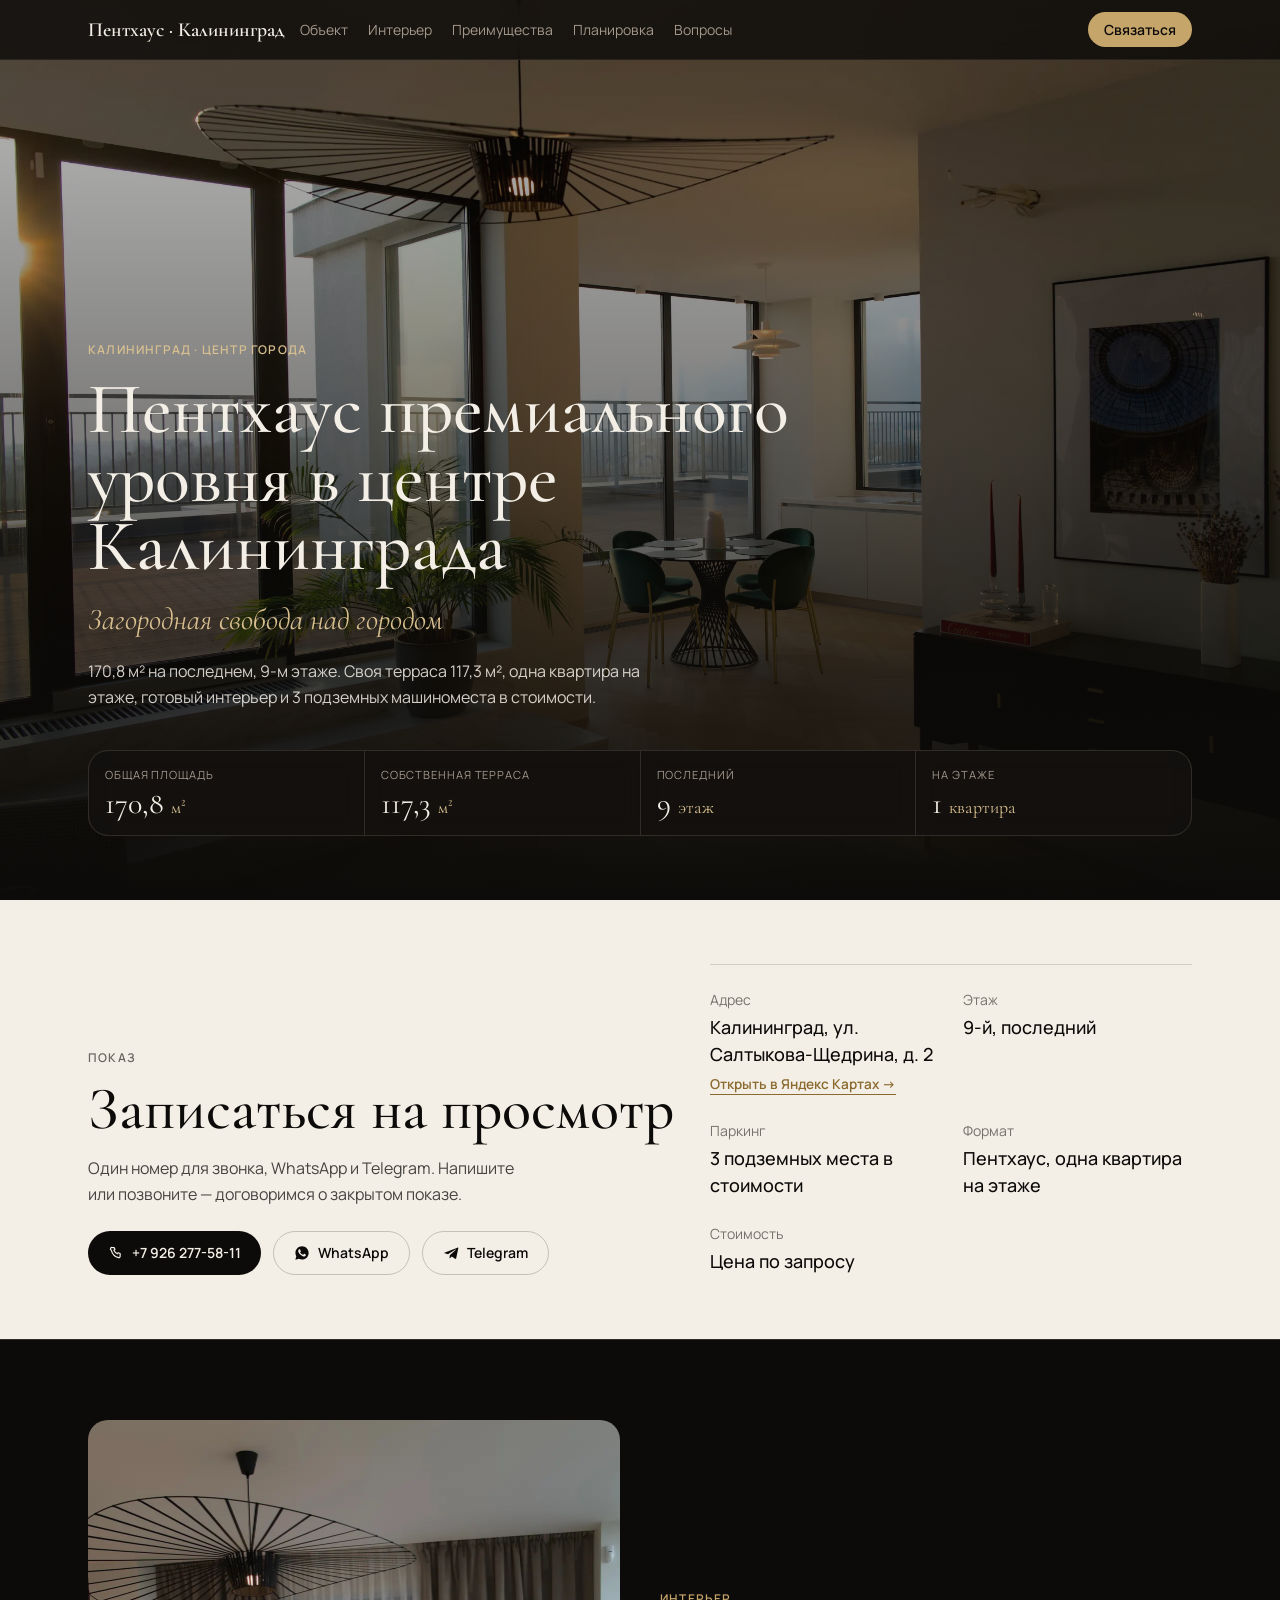
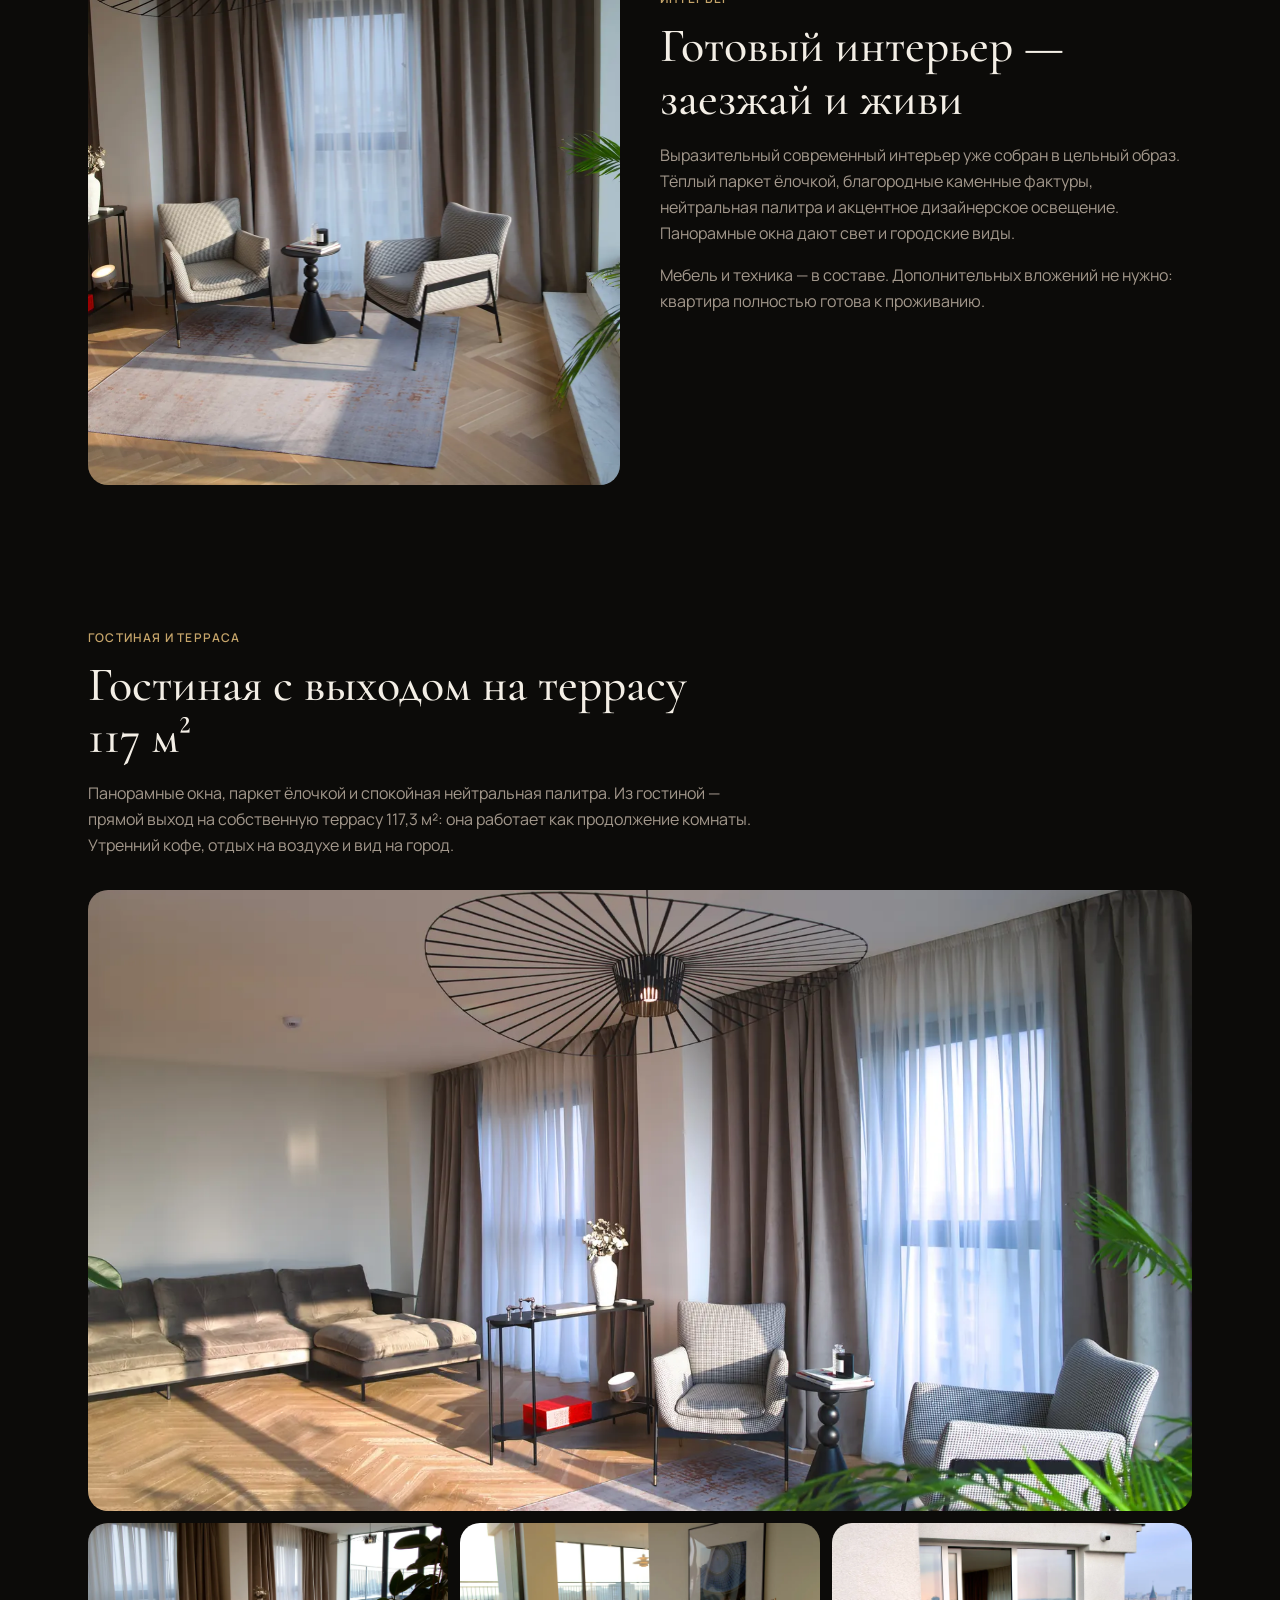
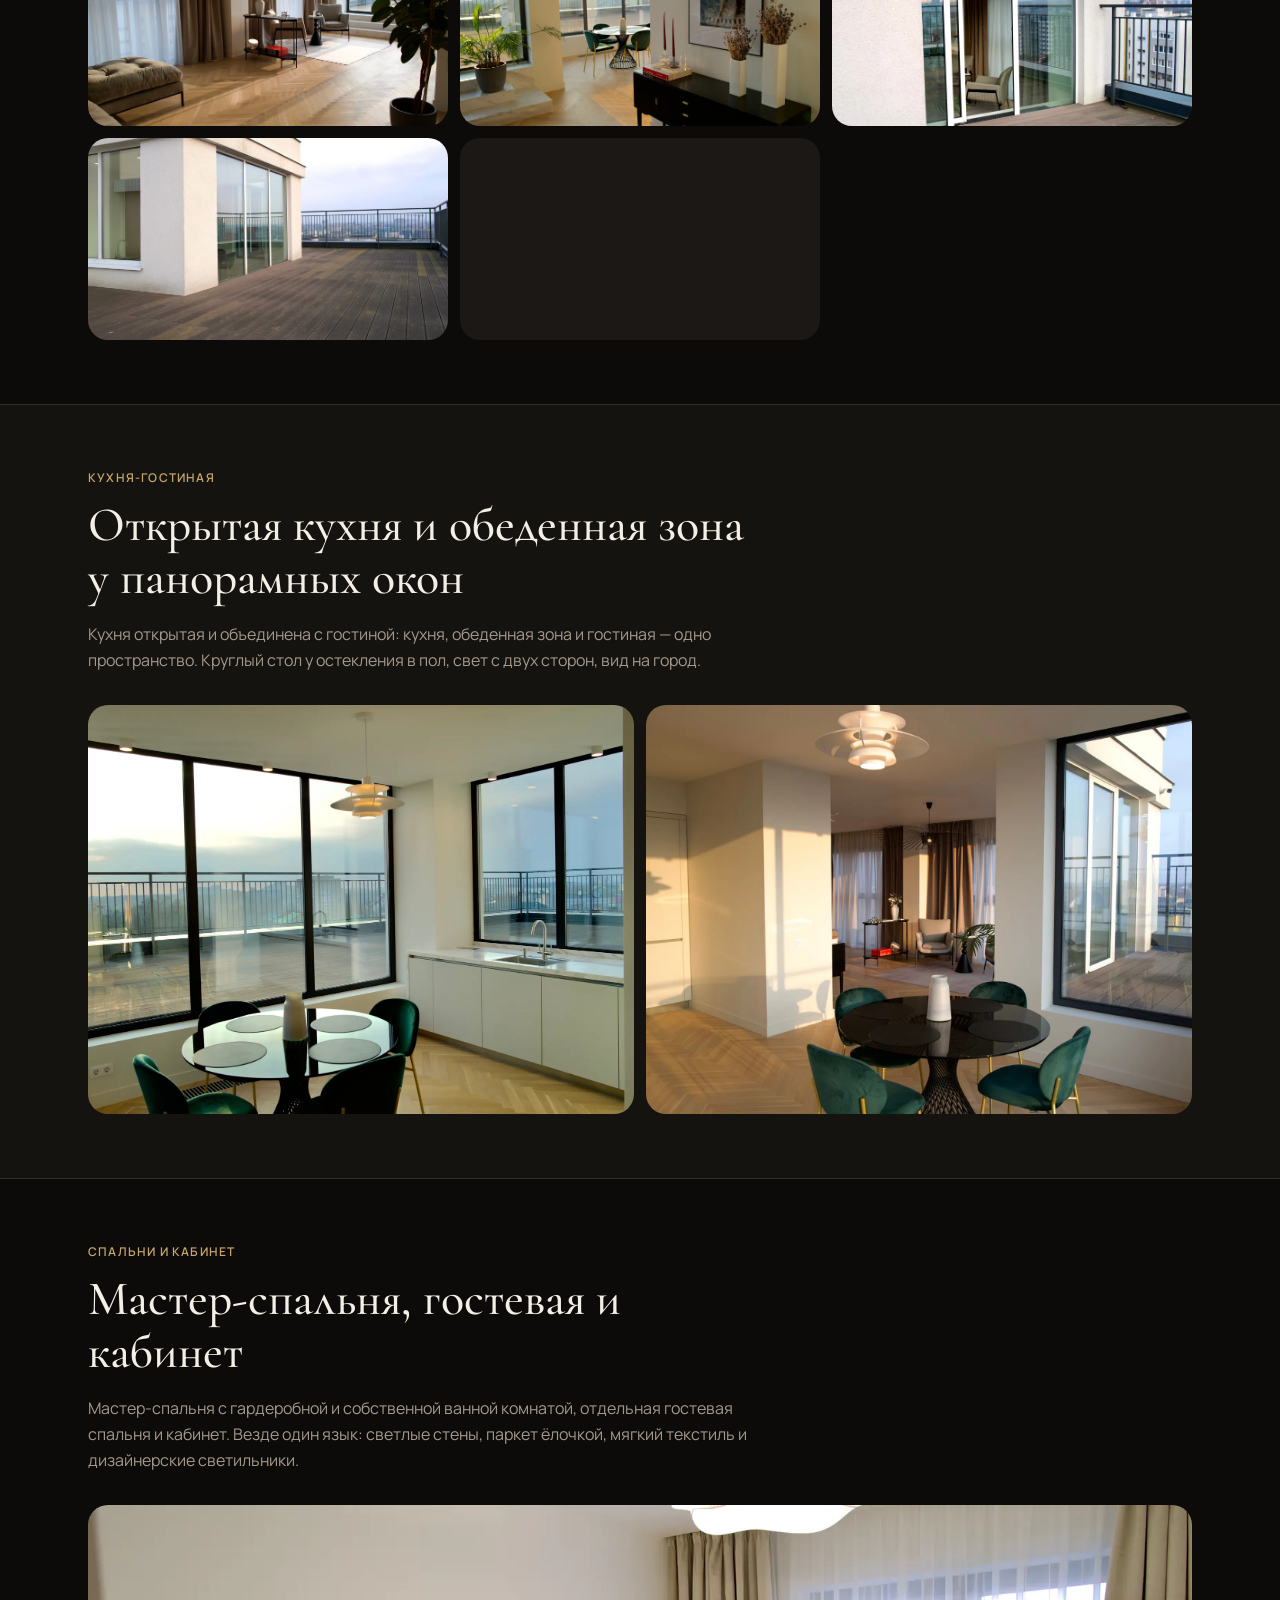
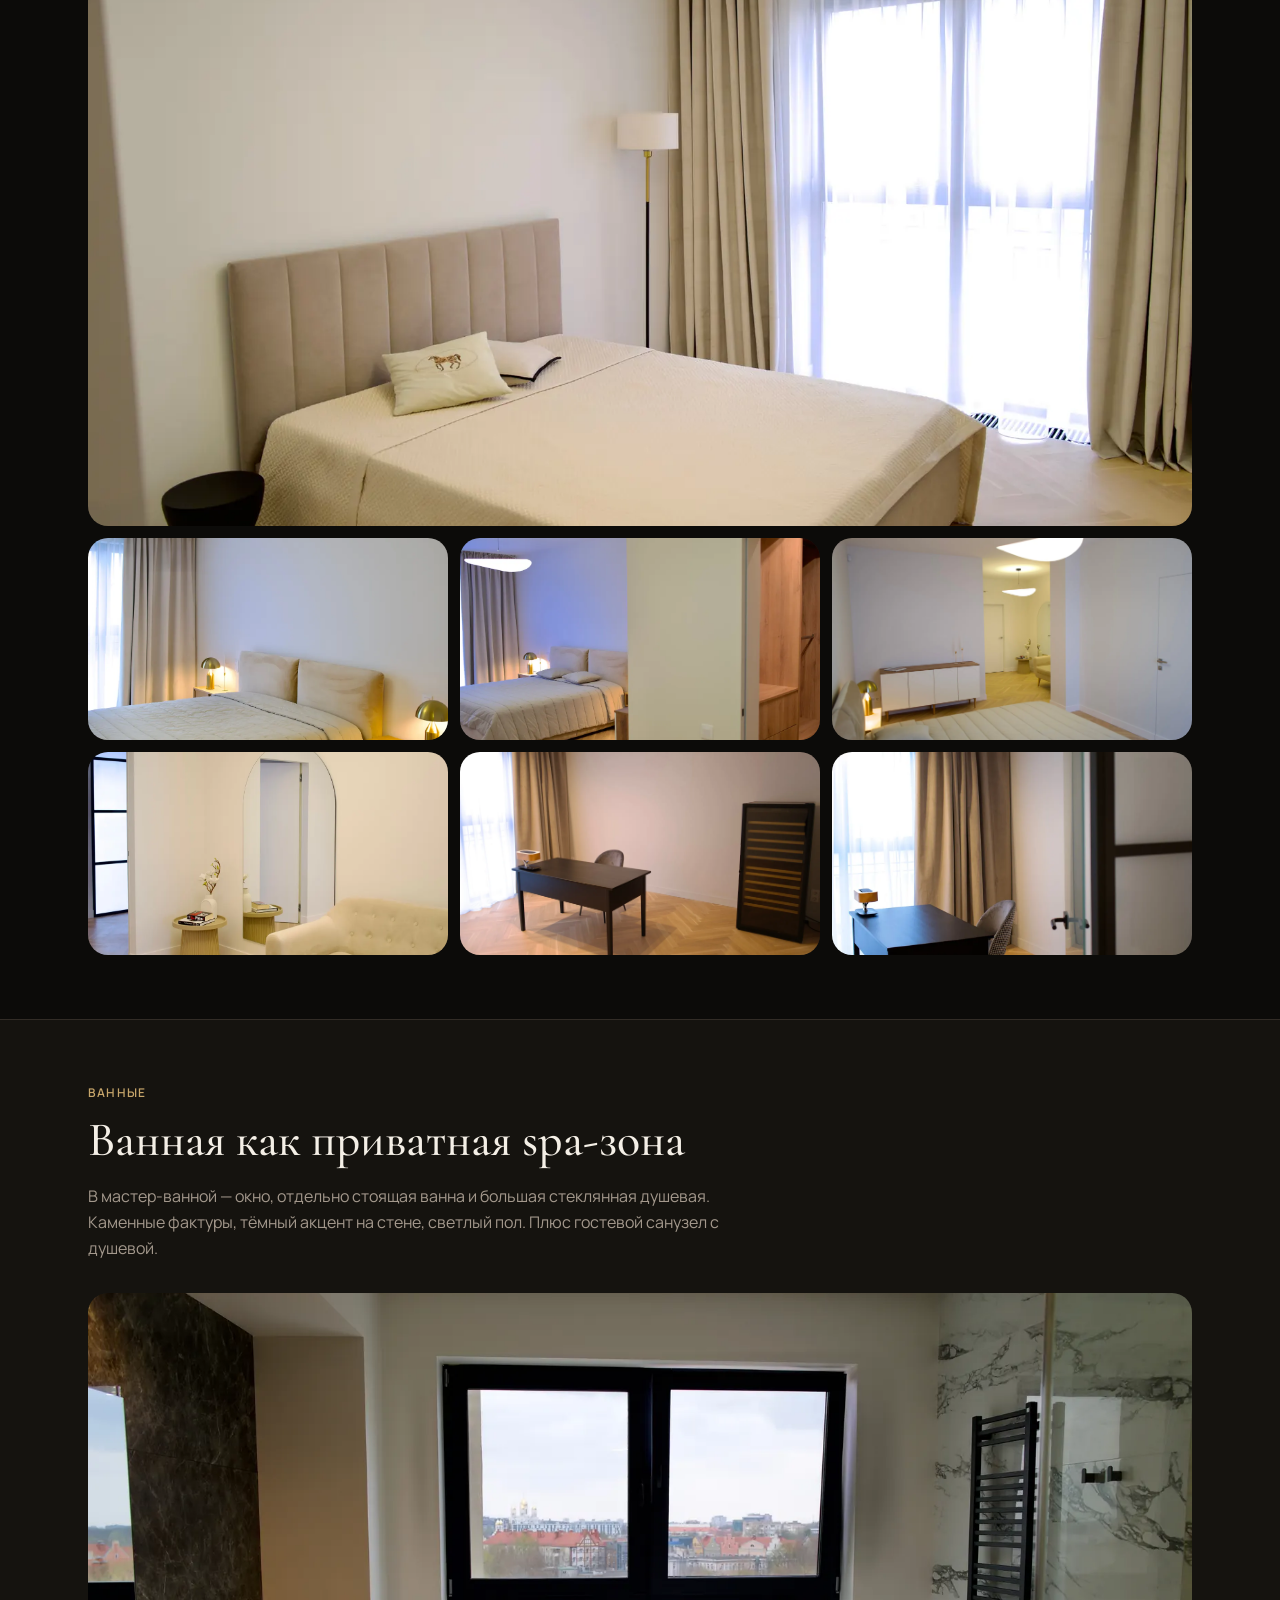
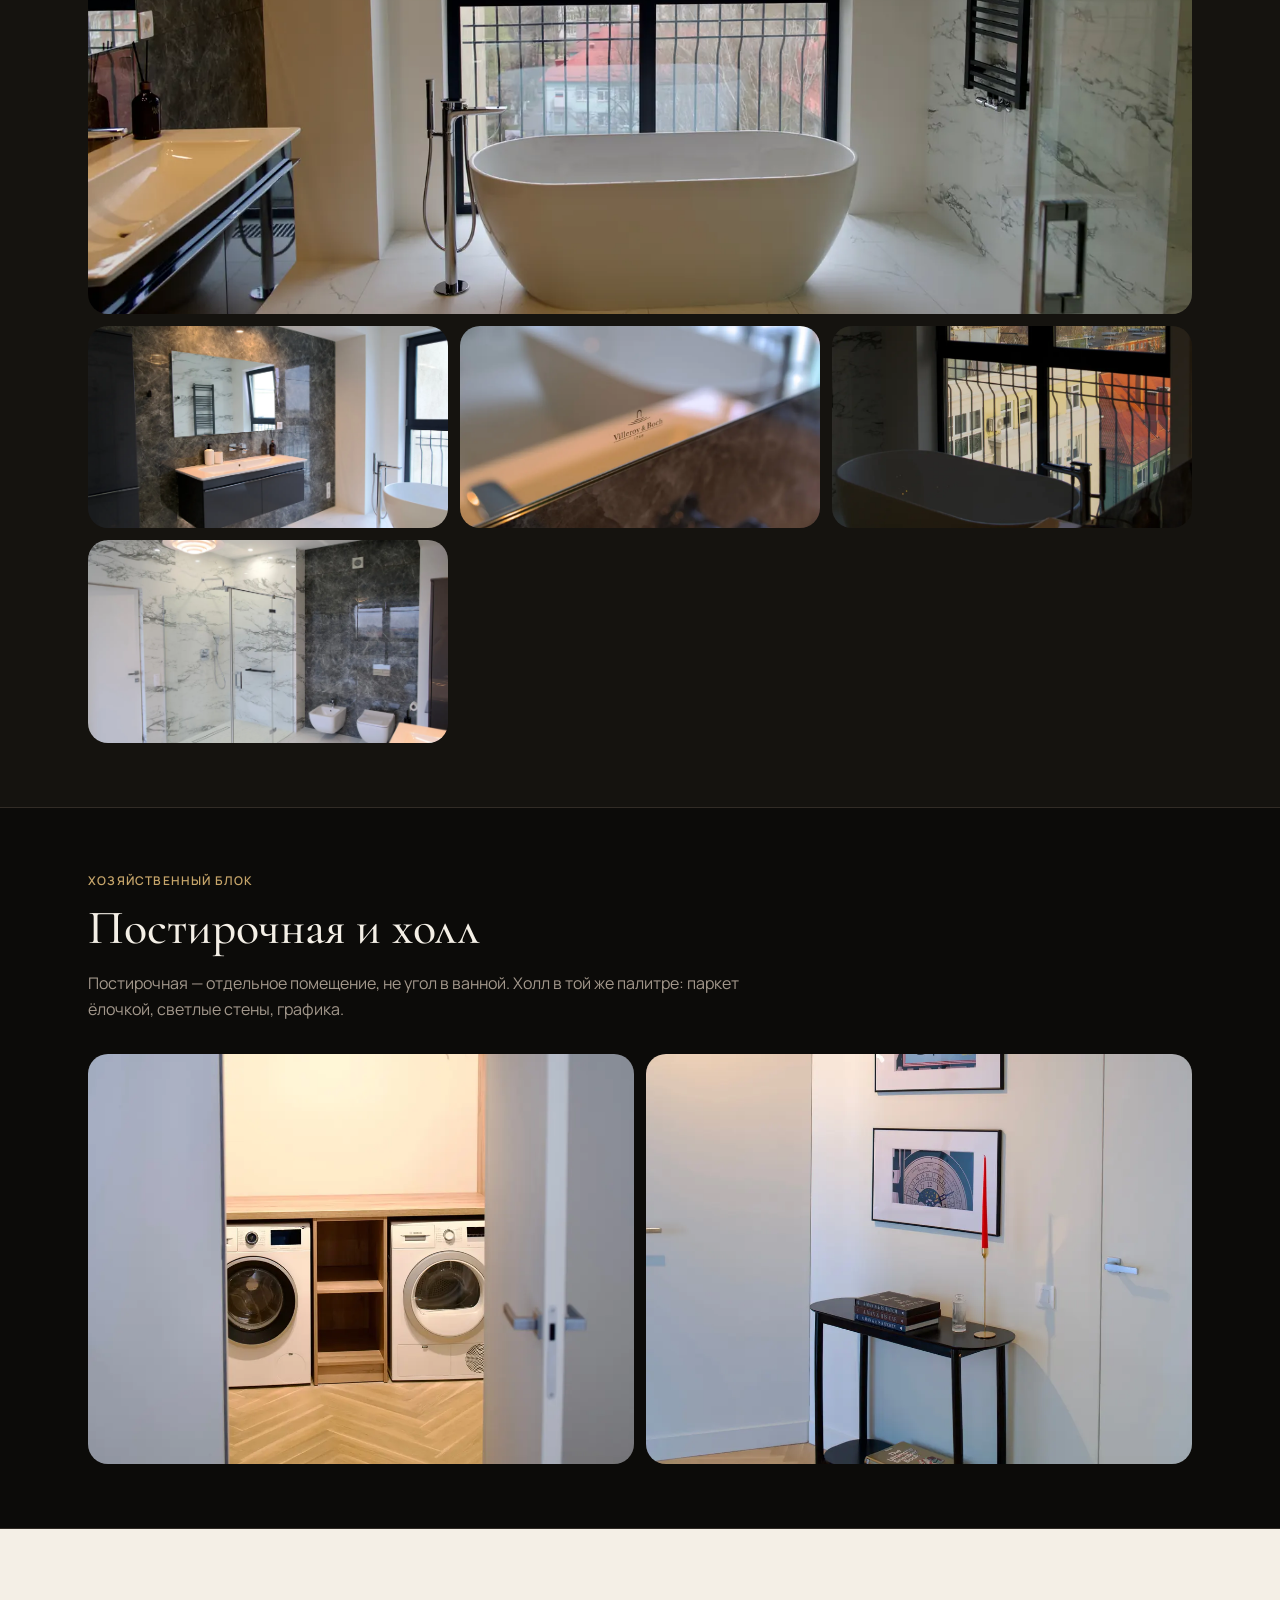
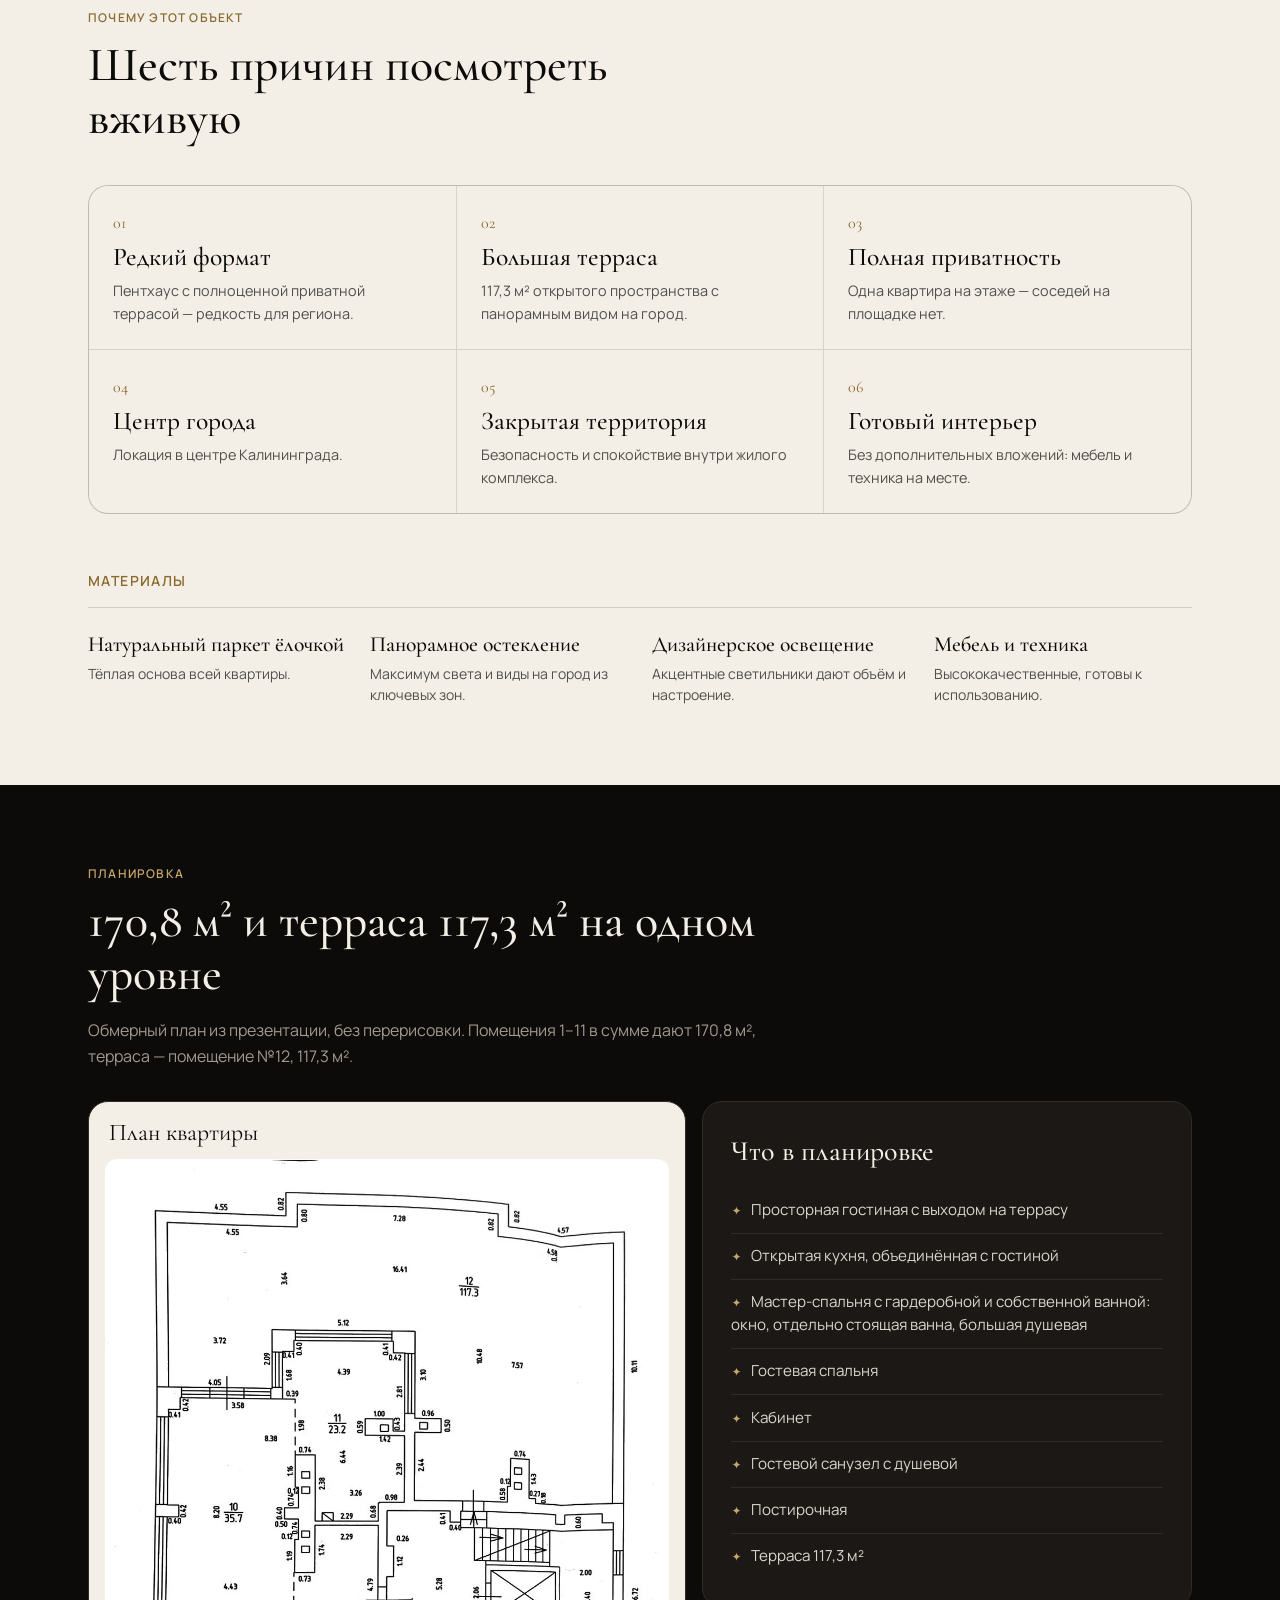
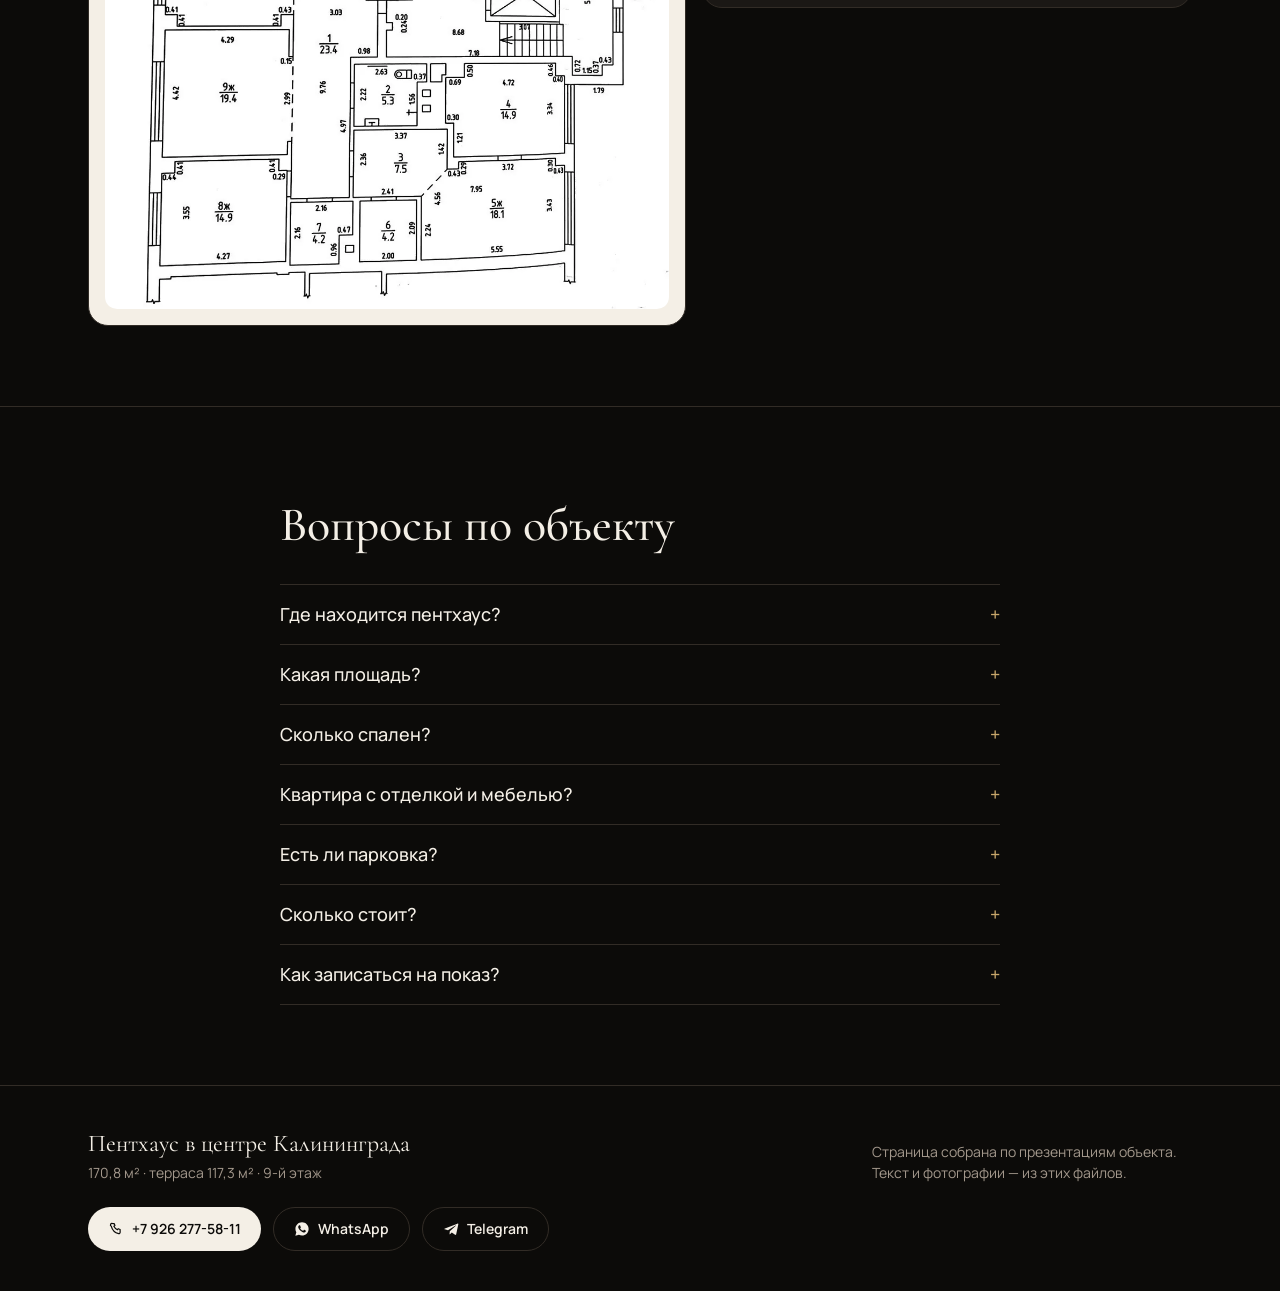
==== commit 4e65de4a: "Открытая кухня, адрес, цена по запросу; убраны пометки УТОЧНИТЬ" ====
--- a/index.html
+++ b/index.html
@@ -25,7 +25,7 @@
 <link rel="preconnect" href="https://fonts.googleapis.com"><link rel="preconnect" href="https://fonts.gstatic.com" crossorigin>
 <link rel="stylesheet" href="https://fonts.googleapis.com/css2?family=Cormorant+Garamond:ital,wght@0,500;0,600;0,700;1,500;1,600&family=Manrope:wght@400;500;600;700&display=swap">
 <link rel="stylesheet" href="assets/styles.css">
-<script type="application/ld+json">{"@context":"https://schema.org","@graph":[{"@type":"RealEstateListing","name":"Пентхаус премиального уровня в центре Калининграда","description":"Пентхаус 170,8 м² с собственной террасой 117,3 м² на последнем, 9-м этаже. Одна квартира на этаже, закрытая территория, готовый интерьер, 3 подземных парковочных места в стоимости.","inLanguage":"ru","url":"https://realtyego.github.io/penthouse-kaliningrad/","image":["https://realtyego.github.io/penthouse-kaliningrad/photos/living-windows.jpg","https://realtyego.github.io/penthouse-kaliningrad/photos/terrace-wide.jpg","https://realtyego.github.io/penthouse-kaliningrad/photos/bath-window.jpg","https://realtyego.github.io/penthouse-kaliningrad/photos/plan.jpg"],"address":{"@type":"PostalAddress","addressLocality":"Калининград","addressCountry":"RU"},"telephone":"+79262775811"},{"@type":"Apartment","url":"https://realtyego.github.io/penthouse-kaliningrad/","name":"Пентхаус в центре Калининграда","floorSize":{"@type":"QuantitativeValue","value":170.8,"unitCode":"MTK"},"floorLevel":"9","address":{"@type":"PostalAddress","addressLocality":"Калининград","addressCountry":"RU"},"amenityFeature":[{"@type":"LocationFeatureSpecification","name":"Терраса 117,3 м²","value":true},{"@type":"LocationFeatureSpecification","name":"Подземный паркинг, 3 места","value":true},{"@type":"LocationFeatureSpecification","name":"Закрытая территория","value":true},{"@type":"LocationFeatureSpecification","name":"Постирочная","value":true}]}]}</script>
+<script type="application/ld+json">{"@context":"https://schema.org","@graph":[{"@type":"RealEstateListing","name":"Пентхаус премиального уровня в центре Калининграда","description":"Пентхаус 170,8 м² с собственной террасой 117,3 м² на последнем, 9-м этаже. Одна квартира на этаже, закрытая территория, готовый интерьер, 3 подземных парковочных места в стоимости.","inLanguage":"ru","url":"https://realtyego.github.io/penthouse-kaliningrad/","image":["https://realtyego.github.io/penthouse-kaliningrad/photos/living-windows.jpg","https://realtyego.github.io/penthouse-kaliningrad/photos/terrace-wide.jpg","https://realtyego.github.io/penthouse-kaliningrad/photos/bath-window.jpg","https://realtyego.github.io/penthouse-kaliningrad/photos/plan.jpg"],"address":{"@type":"PostalAddress","streetAddress":"ул. Салтыкова-Щедрина, д. 2","addressLocality":"Калининград","addressCountry":"RU"},"telephone":"+79262775811"},{"@type":"Apartment","url":"https://realtyego.github.io/penthouse-kaliningrad/","name":"Пентхаус в центре Калининграда","floorSize":{"@type":"QuantitativeValue","value":170.8,"unitCode":"MTK"},"floorLevel":"9","address":{"@type":"PostalAddress","streetAddress":"ул. Салтыкова-Щедрина, д. 2","addressLocality":"Калининград","addressCountry":"RU"},"amenityFeature":[{"@type":"LocationFeatureSpecification","name":"Терраса 117,3 м²","value":true},{"@type":"LocationFeatureSpecification","name":"Открытая кухня-гостиная","value":true},{"@type":"LocationFeatureSpecification","name":"Подземный паркинг, 3 места","value":true},{"@type":"LocationFeatureSpecification","name":"Закрытая территория","value":true},{"@type":"LocationFeatureSpecification","name":"Постирочная","value":true}]}]}</script>
 </head>
 <body>
 <header class="topbar"><div class="wrap topbar-in">
@@ -60,12 +60,11 @@
 <div class="btns"><a href="tel:+79262775811" class="btn btn-solid"><svg viewBox="0 0 24 24" class="ico" aria-hidden="true" fill="none" stroke="currentColor" stroke-width="1.8"><path stroke-linecap="round" stroke-linejoin="round" d="M7 3.8h2.2l1.2 3-1.6 1a12 12 0 0 0 5.4 5.4l1-1.6 3 1.2V17a2 2 0 0 1-2.2 2A15.2 15.2 0 0 1 5 8a2 2 0 0 1 2-4.2Z"></path></svg>+7 926 277-58-11</a><a href="https://wa.me/79262775811?text=%D0%97%D0%B4%D1%80%D0%B0%D0%B2%D1%81%D1%82%D0%B2%D1%83%D0%B9%D1%82%D0%B5%21%20%D0%98%D0%BD%D1%82%D0%B5%D1%80%D0%B5%D1%81%D1%83%D0%B5%D1%82%20%D0%BF%D0%B5%D0%BD%D1%82%D1%85%D0%B0%D1%83%D1%81%20%D0%B2%20%D1%86%D0%B5%D0%BD%D1%82%D1%80%D0%B5%20%D0%9A%D0%B0%D0%BB%D0%B8%D0%BD%D0%B8%D0%BD%D0%B3%D1%80%D0%B0%D0%B4%D0%B0%2C%20170%2C8%20%D0%BC%C2%B2%20%D1%81%20%D1%82%D0%B5%D1%80%D1%80%D0%B0%D1%81%D0%BE%D0%B9%20117%2C3%20%D0%BC%C2%B2." target="_blank" rel="noopener noreferrer" class="btn btn-line-dark"><svg viewBox="0 0 24 24" class="ico" aria-hidden="true" fill="currentColor"><path d="M12.04 2C6.58 2 2.15 6.4 2.15 11.83c0 1.74.46 3.44 1.33 4.94L2 22l5.39-1.41a10 10 0 0 0 4.65 1.18h.01c5.46 0 9.89-4.4 9.89-9.83C21.94 6.4 17.5 2 12.04 2Zm5.76 13.86c-.24.68-1.4 1.25-1.94 1.33-.5.07-1.12.1-1.81-.11-.41-.13-.95-.31-1.64-.61-2.88-1.25-4.76-4.15-4.9-4.35-.14-.19-1.16-1.54-1.16-2.94s.73-2.08 1-2.37c.26-.28.57-.35.76-.35.19 0 .38 0 .55.01.17.01.41-.07.64.49.24.58.81 2 .88 2.15.07.14.12.32.02.51-.1.2-.15.32-.29.49-.14.17-.3.38-.43.51-.14.14-.29.29-.12.57.16.28.73 1.21 1.57 1.96 1.08.96 1.99 1.26 2.27 1.4.28.14.44.12.6-.07.16-.19.69-.8.87-1.08.18-.27.37-.23.62-.14.25.09 1.6.75 1.87.89.28.14.46.2.53.32.07.12.07.68-.17 1.36Z"></path></svg>WhatsApp</a><a href="https://t.me/+79262775811" target="_blank" rel="noopener noreferrer" class="btn btn-line-dark"><svg viewBox="0 0 24 24" class="ico" aria-hidden="true" fill="currentColor"><path d="M21.6 4.2 2.9 11.1c-1.2.5-1.2 1.1-.2 1.4l4.8 1.5 11.2-7.1c.5-.3 1-.1.6.2l-9.1 8.2-.4 4.7c.5 0 .7-.2 1-.5l2.4-2.3 4.9 3.6c.9.5 1.5.2 1.7-.8l3.1-14.7c.3-1.3-.5-1.9-1.3-1.5Z"></path></svg>Telegram</a></div>
 </div>
 <dl class="facts">
-<div><dt>Комплекс</dt><dd><span class="todo">[УТОЧНИТЬ: название ЖК]</span></dd></div>
-<div><dt>Адрес</dt><dd>Центр Калининграда <span class="todo">[УТОЧНИТЬ: адрес]</span></dd></div>
+<div><dt>Адрес</dt><dd>Калининград, ул. Салтыкова-Щедрина, д. 2<br><a class="maplink" href="https://yandex.ru/maps/?text=%D0%9A%D0%B0%D0%BB%D0%B8%D0%BD%D0%B8%D0%BD%D0%B3%D1%80%D0%B0%D0%B4%2C%20%D1%83%D0%BB.%20%D0%A1%D0%B0%D0%BB%D1%82%D1%8B%D0%BA%D0%BE%D0%B2%D0%B0-%D0%A9%D0%B5%D0%B4%D1%80%D0%B8%D0%BD%D0%B0%2C%20%D0%B4.%202" target="_blank" rel="noopener noreferrer">Открыть в Яндекс Картах →</a></dd></div>
 <div><dt>Этаж</dt><dd>9-й, последний</dd></div>
 <div><dt>Паркинг</dt><dd>3 подземных места в стоимости</dd></div>
 <div><dt>Формат</dt><dd>Пентхаус, одна квартира на этаже</dd></div>
-<div><dt>Стоимость</dt><dd><span class="todo">[УТОЧНИТЬ: цена]</span></dd></div>
+<div><dt>Стоимость</dt><dd>Цена по запросу</dd></div>
 </dl>
 </div></section>
 
@@ -81,7 +80,7 @@
 
 <section id="rooms">
 <article id="living" class="room"><div class="wrap py16"><p class="eyebrow">Гостиная и терраса</p><h2 class="h2">Гостиная с выходом на террасу 117 м²</h2><p class="lead">Панорамные окна, паркет ёлочкой и спокойная нейтральная палитра. Из гостиной — прямой выход на собственную террасу 117,3 м²: она работает как продолжение комнаты. Утренний кофе, отдых на воздухе и вид на город.</p><div class="grid-photos"><button type="button" class="tile tile-big" data-full="photos/living-sofa.jpg" aria-label="Открыть фото: Гостиная с панорамными окнами, диванной зоной и паркетом ёлочкой"><picture><source srcset="photos/living-sofa.webp" type="image/webp"><img src="photos/living-sofa.jpg" alt="Гостиная с панорамными окнами, диванной зоной и паркетом ёлочкой" width="1600" height="1066" loading="lazy" decoding="async"></picture></button><button type="button" class="tile" data-full="photos/living-wide.jpg" aria-label="Открыть фото: Гостиная: шторы в пол, пуф и рабочий столик у окна"><picture><source srcset="photos/living-wide.webp" type="image/webp"><img src="photos/living-wide.jpg" alt="Гостиная: шторы в пол, пуф и рабочий столик у окна" width="1600" height="1065" loading="lazy" decoding="async"></picture></button><button type="button" class="tile" data-full="photos/living-console.jpg" aria-label="Открыть фото: Гостиная с консолью, картиной и видом на обеденную зону"><picture><source srcset="photos/living-console.webp" type="image/webp"><img src="photos/living-console.jpg" alt="Гостиная с консолью, картиной и видом на обеденную зону" width="1600" height="1065" loading="lazy" decoding="async"></picture></button><button type="button" class="tile" data-full="photos/terrace-door.jpg" aria-label="Открыть фото: Выход из гостиной на террасу"><picture><source srcset="photos/terrace-door.webp" type="image/webp"><img src="photos/terrace-door.jpg" alt="Выход из гостиной на террасу" width="1600" height="1065" loading="lazy" decoding="async"></picture></button><button type="button" class="tile" data-full="photos/terrace.jpg" aria-label="Открыть фото: Терраса с деревянным настилом и панорамным остеклением квартиры"><picture><source srcset="photos/terrace.webp" type="image/webp"><img src="photos/terrace.jpg" alt="Терраса с деревянным настилом и панорамным остеклением квартиры" width="1600" height="1065" loading="lazy" decoding="async"></picture></button><button type="button" class="tile" data-full="photos/terrace-wide.jpg" aria-label="Открыть фото: Терраса последнего этажа с видом на город"><picture><source srcset="photos/terrace-wide.webp" type="image/webp"><img src="photos/terrace-wide.jpg" alt="Терраса последнего этажа с видом на город" width="1600" height="1065" loading="lazy" decoding="async"></picture></button></div></div></article>
-<article id="kitchen" class="room"><div class="wrap py16"><p class="eyebrow">Кухня и столовая</p><h2 class="h2">Обеденная зона у панорамных окон</h2><p class="lead">Круглый стол у остекления в пол, кухня рядом. Свет — с двух сторон, вид — на город. <span class="todo">[УТОЧНИТЬ: кухня отдельная или объединена с гостиной: в презентации есть обе формулировки]</span></p><div class="grid-photos two"><button type="button" class="tile" data-full="photos/dining-kitchen.jpg" aria-label="Открыть фото: Обеденная зона и кухня у панорамных окон"><picture><source srcset="photos/dining-kitchen.webp" type="image/webp"><img src="photos/dining-kitchen.jpg" alt="Обеденная зона и кухня у панорамных окон" width="1600" height="1065" loading="lazy" decoding="async"></picture></button><button type="button" class="tile" data-full="photos/dining.jpg" aria-label="Открыть фото: Обеденная зона: круглый стол, зелёные стулья, вид на город"><picture><source srcset="photos/dining.webp" type="image/webp"><img src="photos/dining.jpg" alt="Обеденная зона: круглый стол, зелёные стулья, вид на город" width="1600" height="1066" loading="lazy" decoding="async"></picture></button></div></div></article>
+<article id="kitchen" class="room"><div class="wrap py16"><p class="eyebrow">Кухня-гостиная</p><h2 class="h2">Открытая кухня и обеденная зона у панорамных окон</h2><p class="lead">Кухня открытая и объединена с гостиной: кухня, обеденная зона и гостиная — одно пространство. Круглый стол у остекления в пол, свет с двух сторон, вид на город.</p><div class="grid-photos two"><button type="button" class="tile" data-full="photos/dining-kitchen.jpg" aria-label="Открыть фото: Обеденная зона и кухня у панорамных окон"><picture><source srcset="photos/dining-kitchen.webp" type="image/webp"><img src="photos/dining-kitchen.jpg" alt="Обеденная зона и кухня у панорамных окон" width="1600" height="1065" loading="lazy" decoding="async"></picture></button><button type="button" class="tile" data-full="photos/dining.jpg" aria-label="Открыть фото: Обеденная зона: круглый стол, зелёные стулья, вид на город"><picture><source srcset="photos/dining.webp" type="image/webp"><img src="photos/dining.jpg" alt="Обеденная зона: круглый стол, зелёные стулья, вид на город" width="1600" height="1066" loading="lazy" decoding="async"></picture></button></div></div></article>
 <article id="bedrooms" class="room"><div class="wrap py16"><p class="eyebrow">Спальни и кабинет</p><h2 class="h2">Мастер-спальня, гостевая и кабинет</h2><p class="lead">Мастер-спальня с гардеробной и собственной ванной комнатой, отдельная гостевая спальня и кабинет. Везде один язык: светлые стены, паркет ёлочкой, мягкий текстиль и дизайнерские светильники.</p><div class="grid-photos"><button type="button" class="tile tile-big" data-full="photos/bedroom-2.jpg" aria-label="Открыть фото: Спальня с большой кроватью и окнами в пол"><picture><source srcset="photos/bedroom-2.webp" type="image/webp"><img src="photos/bedroom-2.jpg" alt="Спальня с большой кроватью и окнами в пол" width="1600" height="1066" loading="lazy" decoding="async"></picture></button><button type="button" class="tile" data-full="photos/bedroom-1.jpg" aria-label="Открыть фото: Спальня с прикроватными тумбами и подвесным светильником"><picture><source srcset="photos/bedroom-1.webp" type="image/webp"><img src="photos/bedroom-1.jpg" alt="Спальня с прикроватными тумбами и подвесным светильником" width="1065" height="1600" loading="lazy" decoding="async"></picture></button><button type="button" class="tile" data-full="photos/bedroom-1-door.jpg" aria-label="Открыть фото: Спальня с проходом в соседнее помещение"><picture><source srcset="photos/bedroom-1-door.webp" type="image/webp"><img src="photos/bedroom-1-door.jpg" alt="Спальня с проходом в соседнее помещение" width="1065" height="1600" loading="lazy" decoding="async"></picture></button><button type="button" class="tile" data-full="photos/bedroom-room.jpg" aria-label="Открыть фото: Комната с комодом и видом в коридор"><picture><source srcset="photos/bedroom-room.webp" type="image/webp"><img src="photos/bedroom-room.jpg" alt="Комната с комодом и видом в коридор" width="1600" height="1066" loading="lazy" decoding="async"></picture></button><button type="button" class="tile" data-full="photos/lounge-arch.jpg" aria-label="Открыть фото: Зона с диваном и арочным проёмом"><picture><source srcset="photos/lounge-arch.webp" type="image/webp"><img src="photos/lounge-arch.jpg" alt="Зона с диваном и арочным проёмом" width="1065" height="1600" loading="lazy" decoding="async"></picture></button><button type="button" class="tile" data-full="photos/study.jpg" aria-label="Открыть фото: Кабинет: рабочий стол и винный шкаф"><picture><source srcset="photos/study.webp" type="image/webp"><img src="photos/study.jpg" alt="Кабинет: рабочий стол и винный шкаф" width="1600" height="1065" loading="lazy" decoding="async"></picture></button><button type="button" class="tile" data-full="photos/study-door.jpg" aria-label="Открыть фото: Кабинет со стеклянной дверью в чёрной раме"><picture><source srcset="photos/study-door.webp" type="image/webp"><img src="photos/study-door.jpg" alt="Кабинет со стеклянной дверью в чёрной раме" width="1064" height="1600" loading="lazy" decoding="async"></picture></button></div></div></article>
 <article id="baths" class="room"><div class="wrap py16"><p class="eyebrow">Ванные</p><h2 class="h2">Ванная как приватная spa-зона</h2><p class="lead">В мастер-ванной — окно, отдельно стоящая ванна и большая стеклянная душевая. Каменные фактуры, тёмный акцент на стене, светлый пол. Плюс гостевой санузел с душевой.</p><div class="grid-photos"><button type="button" class="tile tile-big" data-full="photos/bath-window.jpg" aria-label="Открыть фото: Мастер-ванная: отдельно стоящая ванна у окна"><picture><source srcset="photos/bath-window.webp" type="image/webp"><img src="photos/bath-window.jpg" alt="Мастер-ванная: отдельно стоящая ванна у окна" width="1600" height="1065" loading="lazy" decoding="async"></picture></button><button type="button" class="tile" data-full="photos/bath-vanity.jpg" aria-label="Открыть фото: Ванная: каменная стена, подвесная тумба, зеркало"><picture><source srcset="photos/bath-vanity.webp" type="image/webp"><img src="photos/bath-vanity.jpg" alt="Ванная: каменная стена, подвесная тумба, зеркало" width="1600" height="1066" loading="lazy" decoding="async"></picture></button><button type="button" class="tile" data-full="photos/bath-detail.jpg" aria-label="Открыть фото: Ванная: смеситель и столешница из камня"><picture><source srcset="photos/bath-detail.webp" type="image/webp"><img src="photos/bath-detail.jpg" alt="Ванная: смеситель и столешница из камня" width="1064" height="1600" loading="lazy" decoding="async"></picture></button><button type="button" class="tile" data-full="photos/bath-evening.jpg" aria-label="Открыть фото: Ванная вечером: вид из окна на город"><picture><source srcset="photos/bath-evening.webp" type="image/webp"><img src="photos/bath-evening.jpg" alt="Ванная вечером: вид из окна на город" width="1065" height="1600" loading="lazy" decoding="async"></picture></button><button type="button" class="tile" data-full="photos/shower-room.jpg" aria-label="Открыть фото: Санузел с мраморной отделкой и стеклянной душевой"><picture><source srcset="photos/shower-room.webp" type="image/webp"><img src="photos/shower-room.jpg" alt="Санузел с мраморной отделкой и стеклянной душевой" width="1600" height="1066" loading="lazy" decoding="async"></picture></button></div></div></article>
 <article id="service" class="room"><div class="wrap py16"><p class="eyebrow">Хозяйственный блок</p><h2 class="h2">Постирочная и холл</h2><p class="lead">Постирочная — отдельное помещение, не угол в ванной. Холл в той же палитре: паркет ёлочкой, светлые стены, графика.</p><div class="grid-photos two"><button type="button" class="tile" data-full="photos/laundry.jpg" aria-label="Открыть фото: Постирочная со стиральной и сушильной машинами"><picture><source srcset="photos/laundry.webp" type="image/webp"><img src="photos/laundry.jpg" alt="Постирочная со стиральной и сушильной машинами" width="1065" height="1600" loading="lazy" decoding="async"></picture></button><button type="button" class="tile" data-full="photos/hall.jpg" aria-label="Открыть фото: Холл с консолью и графикой на стене"><picture><source srcset="photos/hall.webp" type="image/webp"><img src="photos/hall.jpg" alt="Холл с консолью и графикой на стене" width="1065" height="1600" loading="lazy" decoding="async"></picture></button></div></div></article>
@@ -119,7 +118,7 @@
 <h3>Что в планировке</h3>
 <ul>
 <li>Просторная гостиная с выходом на террасу</li>
-<li>Отдельная кухня <span class="todo">[УТОЧНИТЬ: в описании интерьера кухня названа объединённой с гостиной]</span></li>
+<li>Открытая кухня, объединённая с гостиной</li>
 <li>Мастер-спальня с гардеробной и собственной ванной: окно, отдельно стоящая ванна, большая душевая</li>
 <li>Гостевая спальня</li>
 <li>Кабинет</li>
@@ -134,12 +133,12 @@
 <section id="faq" class="faq"><div class="wrap-narrow py20">
 <h2 class="h2">Вопросы по объекту</h2>
 <div class="faq-list">
-<details><summary>Где находится пентхаус?<span>+</span></summary><p>В центре Калининграда, на закрытой территории жилого комплекса. Последний, 9-й этаж. <span class="todo">[УТОЧНИТЬ: название ЖК и адрес]</span></p></details>
+<details><summary>Где находится пентхаус?<span>+</span></summary><p>Калининград, ул. Салтыкова-Щедрина, д. 2 — центр города, закрытая территория жилого комплекса. Последний, 9-й этаж. <a class="maplink" href="https://yandex.ru/maps/?text=%D0%9A%D0%B0%D0%BB%D0%B8%D0%BD%D0%B8%D0%BD%D0%B3%D1%80%D0%B0%D0%B4%2C%20%D1%83%D0%BB.%20%D0%A1%D0%B0%D0%BB%D1%82%D1%8B%D0%BA%D0%BE%D0%B2%D0%B0-%D0%A9%D0%B5%D0%B4%D1%80%D0%B8%D0%BD%D0%B0%2C%20%D0%B4.%202" target="_blank" rel="noopener noreferrer">Яндекс Карты →</a></p></details>
 <details><summary>Какая площадь?<span>+</span></summary><p>Общая площадь квартиры — 170,8 м². Плюс собственная терраса 117,3 м².</p></details>
-<details><summary>Сколько спален?<span>+</span></summary><p>Мастер-спальня с гардеробной и своей ванной, гостевая спальня и отдельный кабинет. Плюс гостиная с выходом на террасу, кухня, гостевой санузел с душевой и постирочная.</p></details>
+<details><summary>Сколько спален?<span>+</span></summary><p>Мастер-спальня с гардеробной и своей ванной, гостевая спальня и отдельный кабинет. Плюс гостиная с открытой кухней и выходом на террасу, гостевой санузел с душевой и постирочная.</p></details>
 <details><summary>Квартира с отделкой и мебелью?<span>+</span></summary><p>Да. Интерьер полностью готов к проживанию: паркет ёлочкой, каменные фактуры, дизайнерское освещение, высококачественная мебель и техника. Дополнительных вложений не нужно.</p></details>
 <details><summary>Есть ли парковка?<span>+</span></summary><p>Да, в стоимость входят 3 подземных парковочных места.</p></details>
-<details><summary>Сколько стоит?<span>+</span></summary><p><span class="todo">[УТОЧНИТЬ: цена и условия сделки]</span></p></details>
+<details><summary>Сколько стоит?<span>+</span></summary><p>Цена по запросу. Позвоните +7 926 277-58-11 или напишите в WhatsApp или Telegram — назовём стоимость и расскажем об условиях.</p></details>
 <details><summary>Как записаться на показ?<span>+</span></summary><p>Позвоните +7 926 277-58-11 или напишите в WhatsApp и Telegram — оба мессенджера привязаны к этому номеру.</p></details>
 </div>
 </div></section>
--- a/assets/styles.css
+++ b/assets/styles.css
@@ -133,3 +133,4 @@
 .lightbox img{max-width:100%;max-height:90vh;border-radius:.75rem}
 .lightbox button{position:absolute;border:0;background:transparent;color:var(--ivory);font-size:2.5rem;cursor:pointer;padding:.5rem 1rem}
 .lb-close{top:.5rem;right:.5rem}.lb-prev{left:.25rem}.lb-next{right:.25rem}
+.maplink{display:inline-block;margin-top:.35rem;font-size:.85rem;font-weight:600;color:#8a6a2f;border-bottom:1px solid currentColor}.faq .maplink{color:var(--gold)}
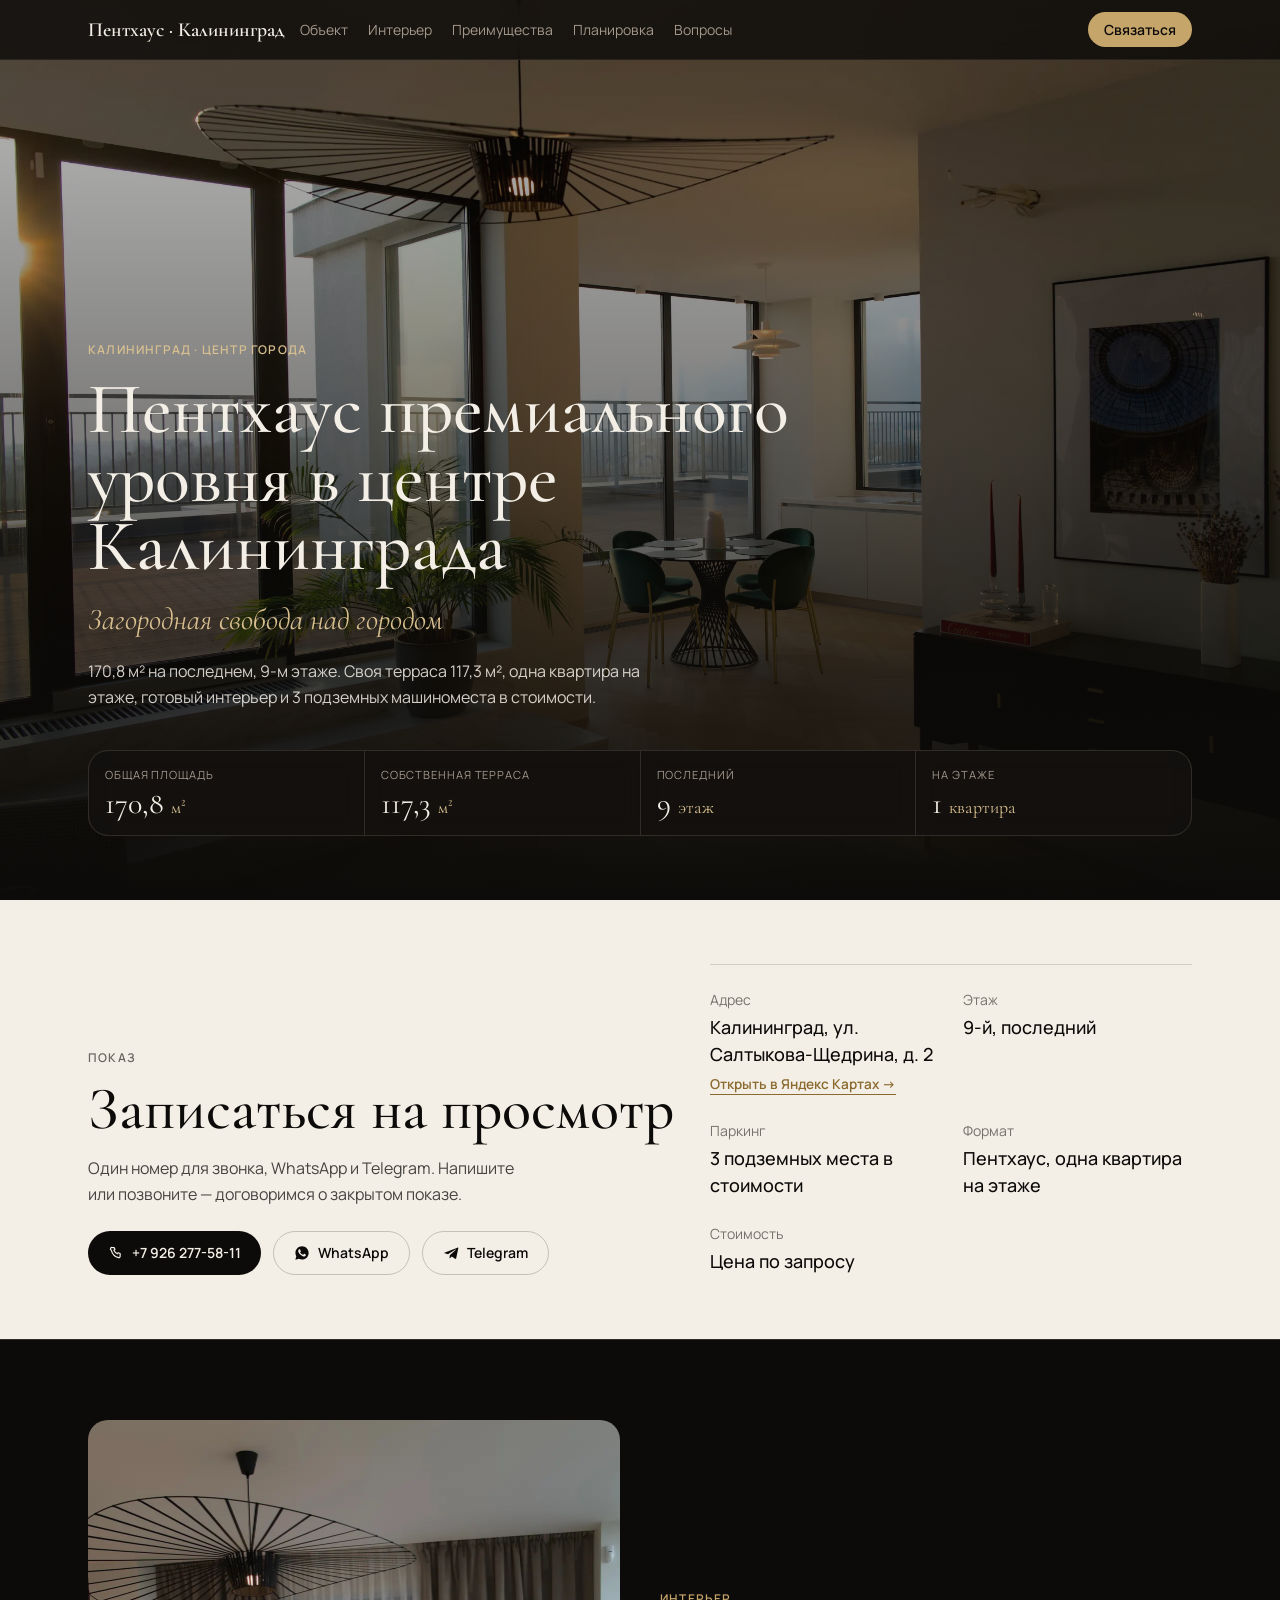
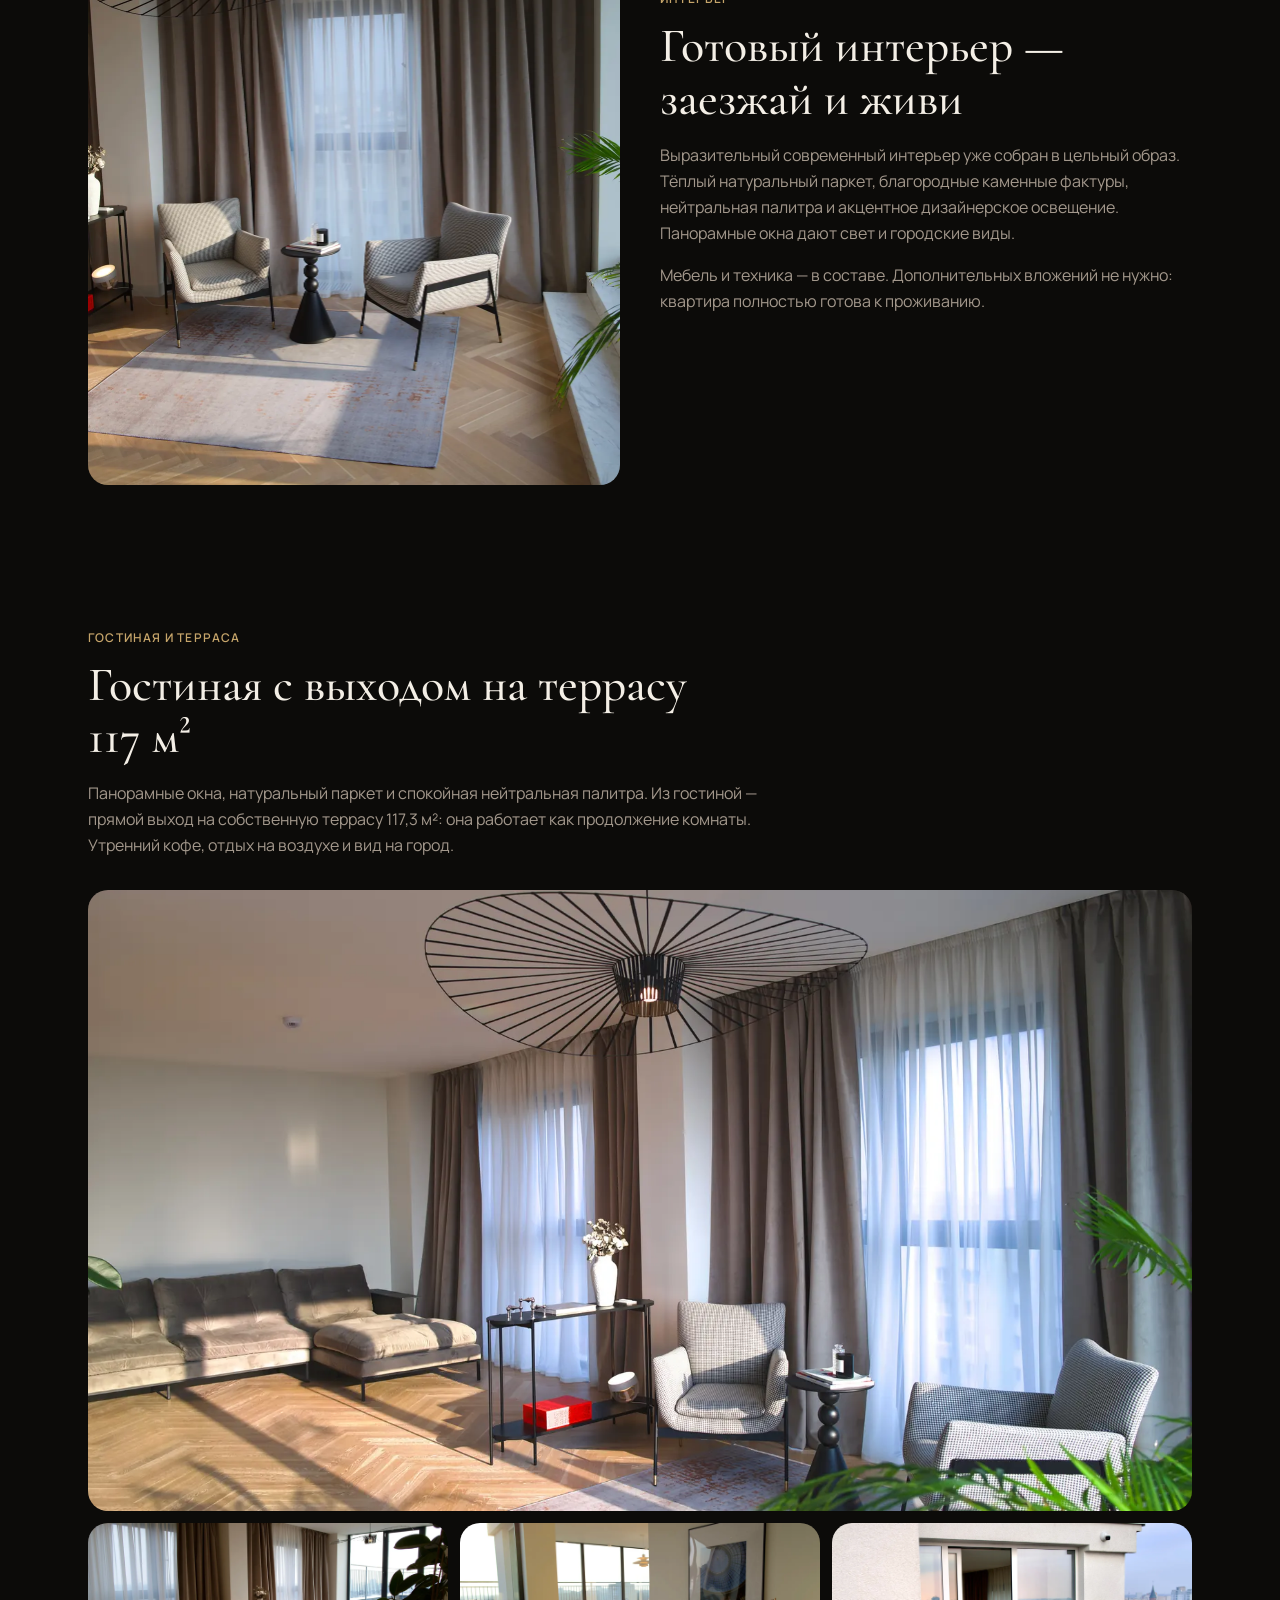
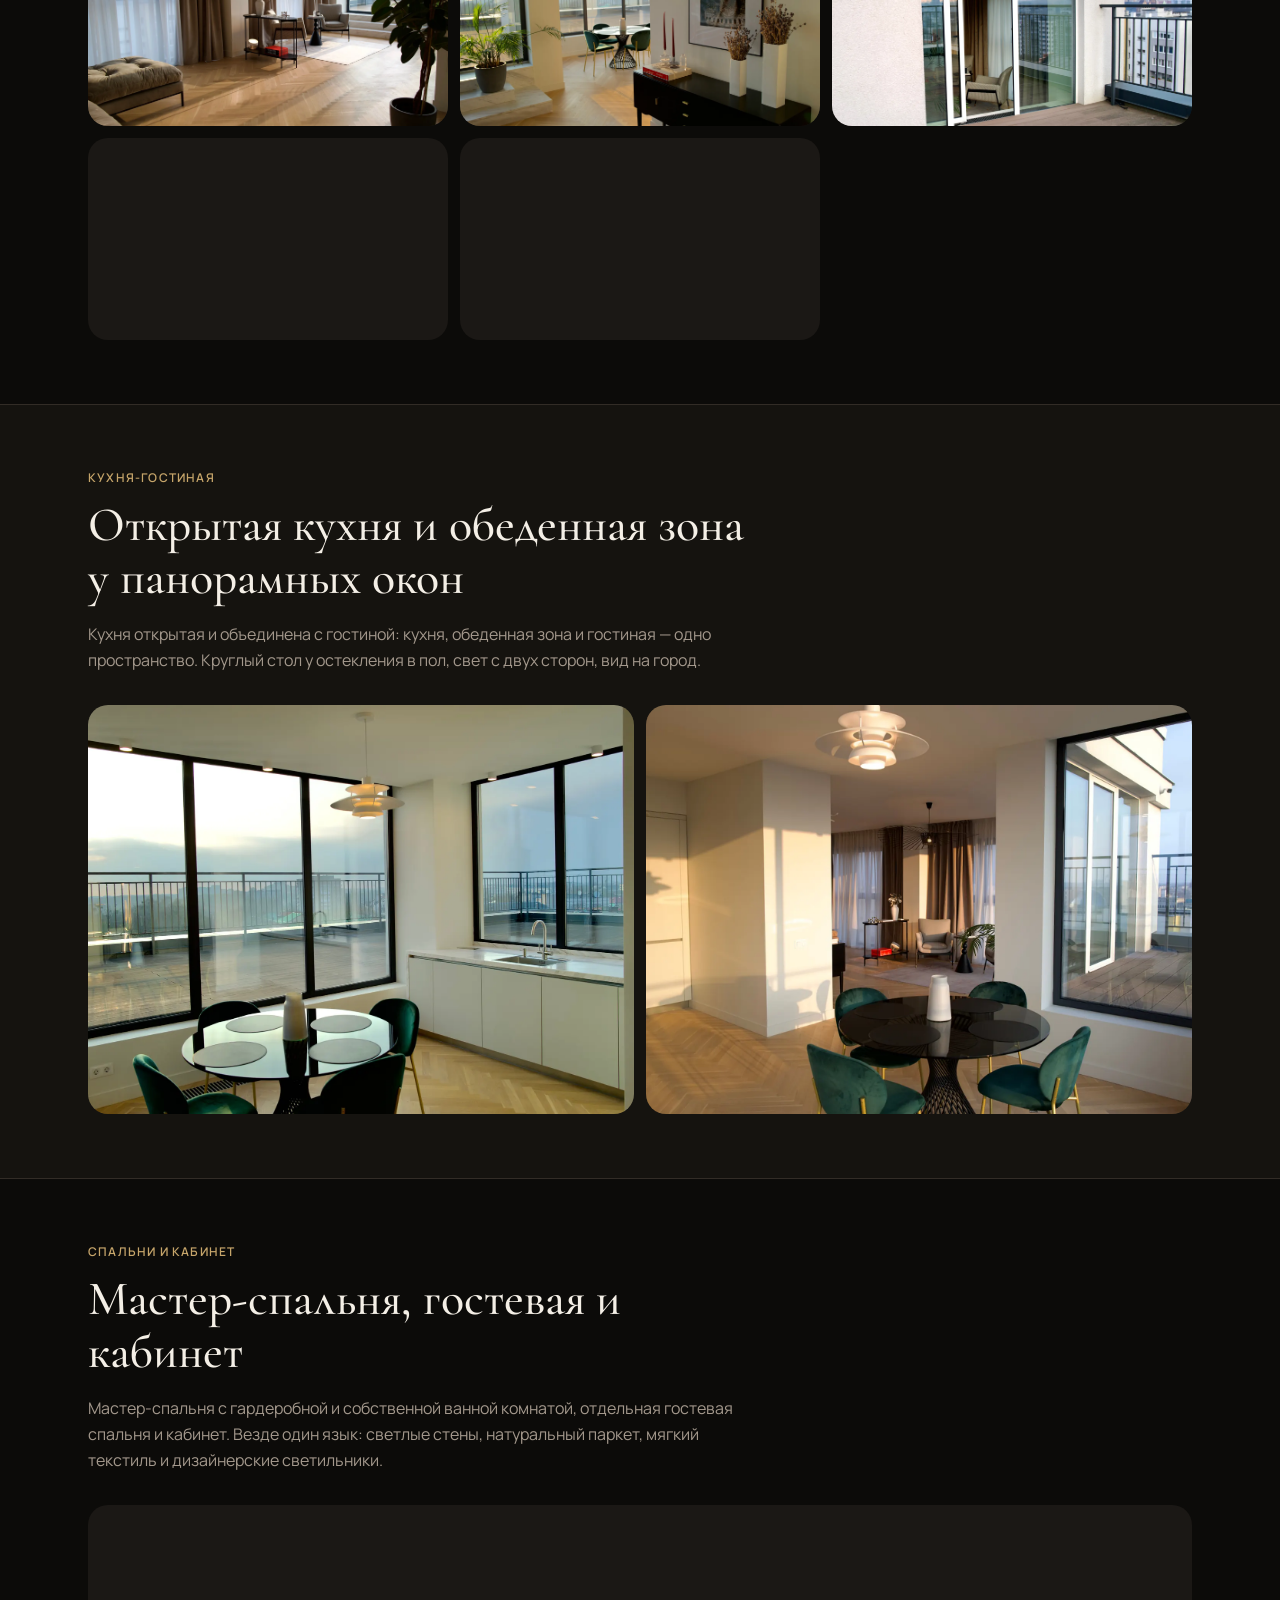
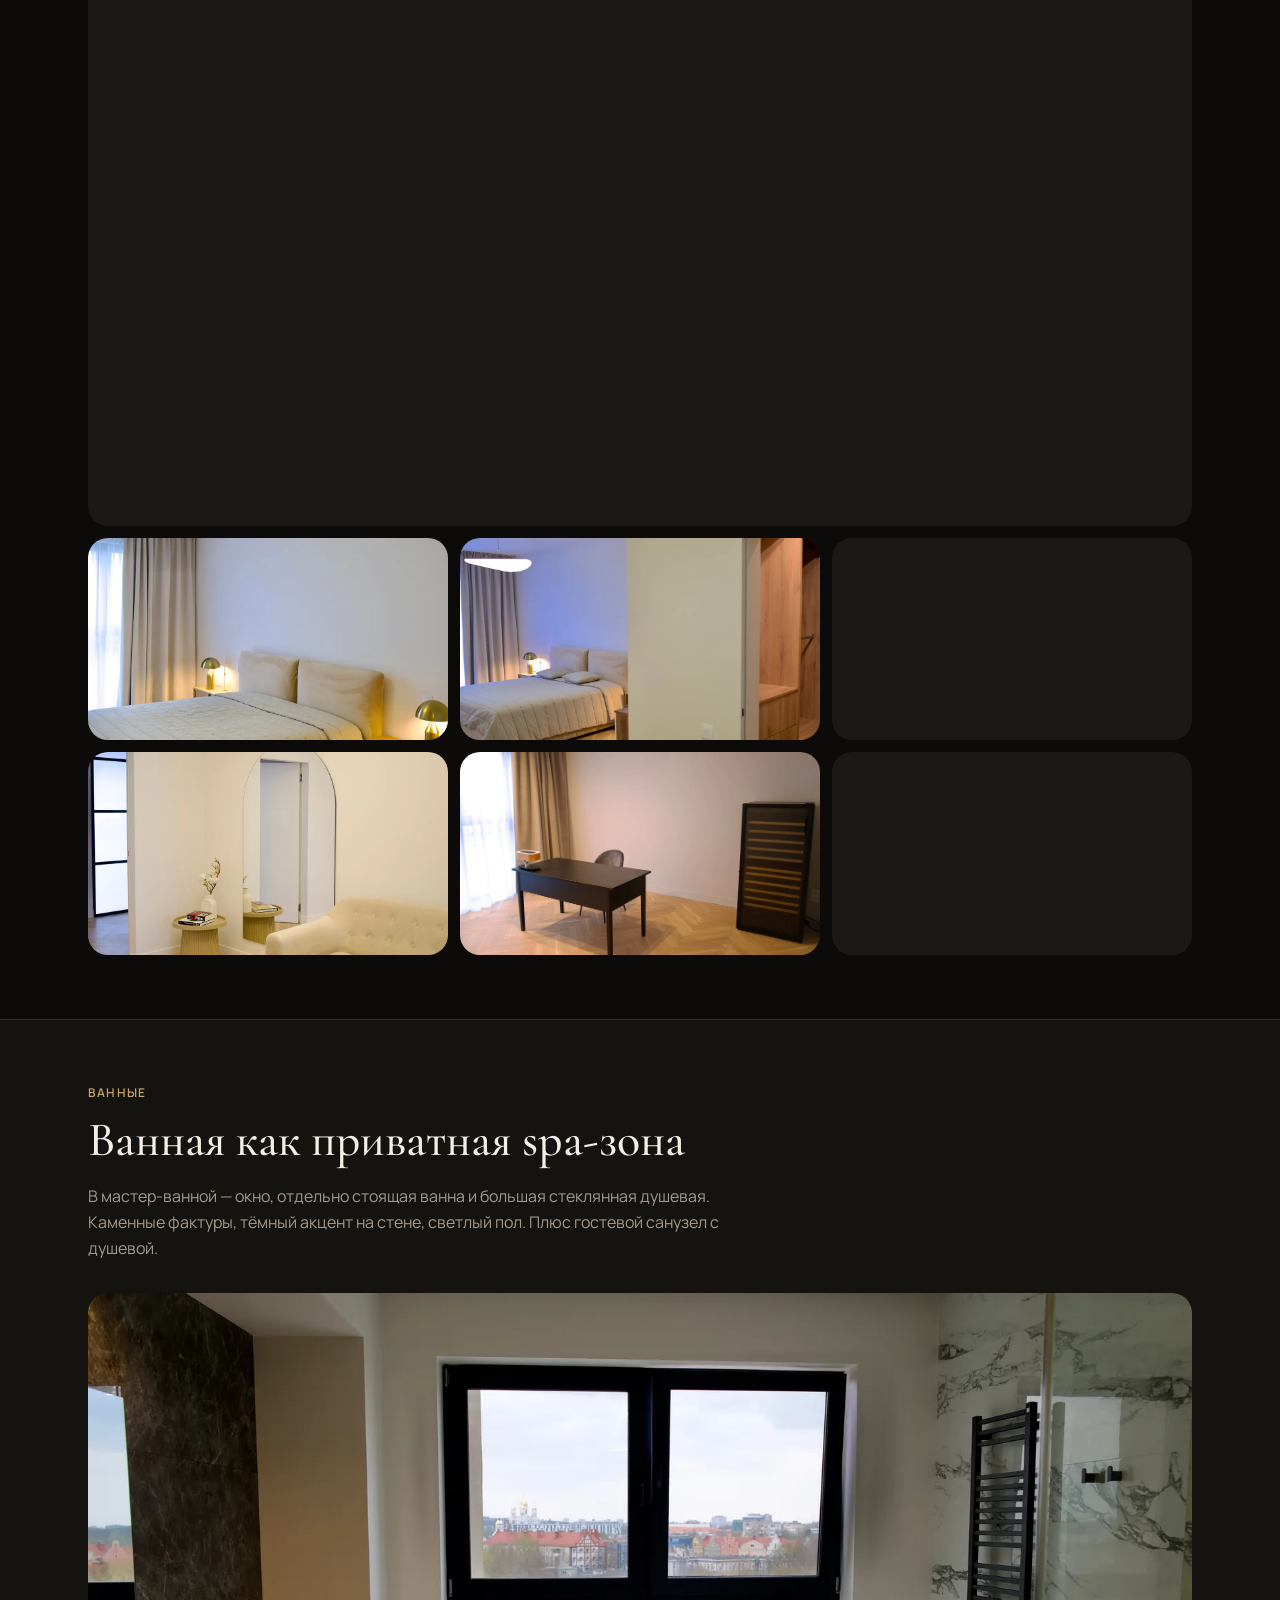
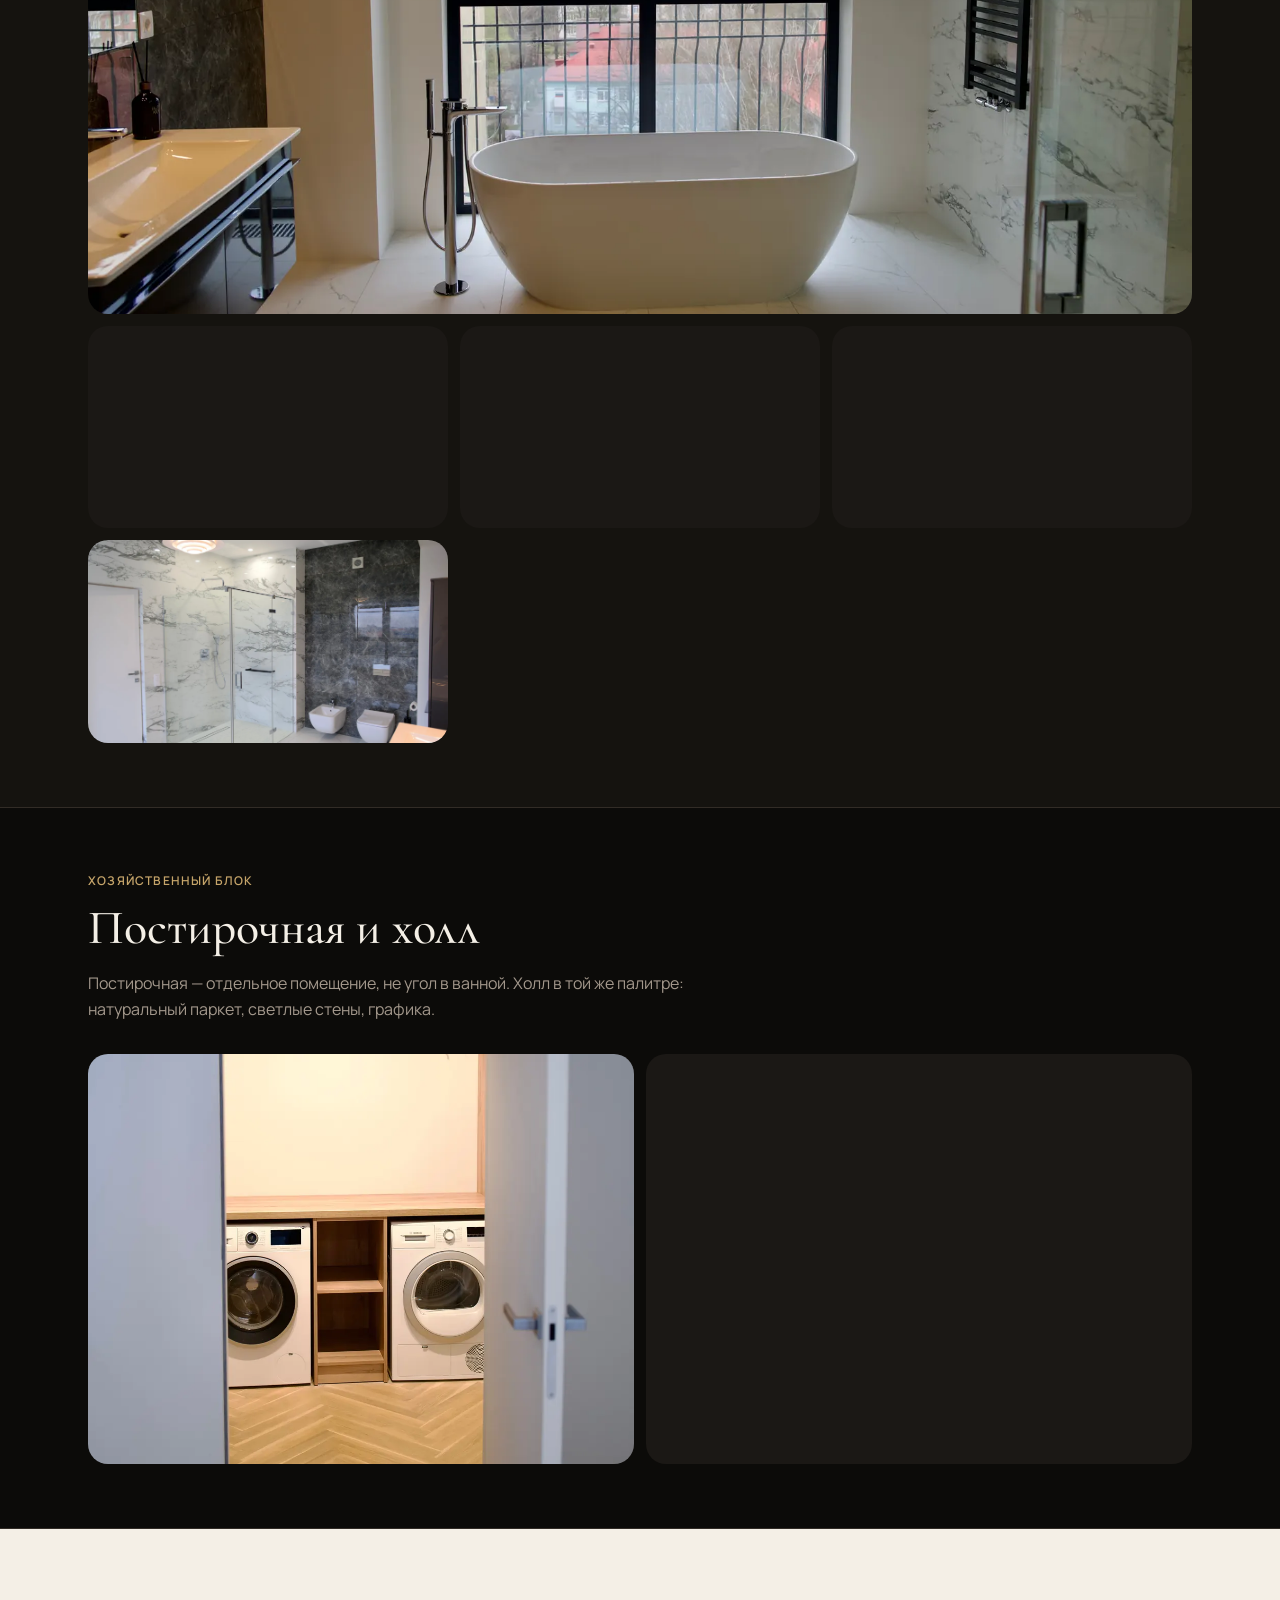
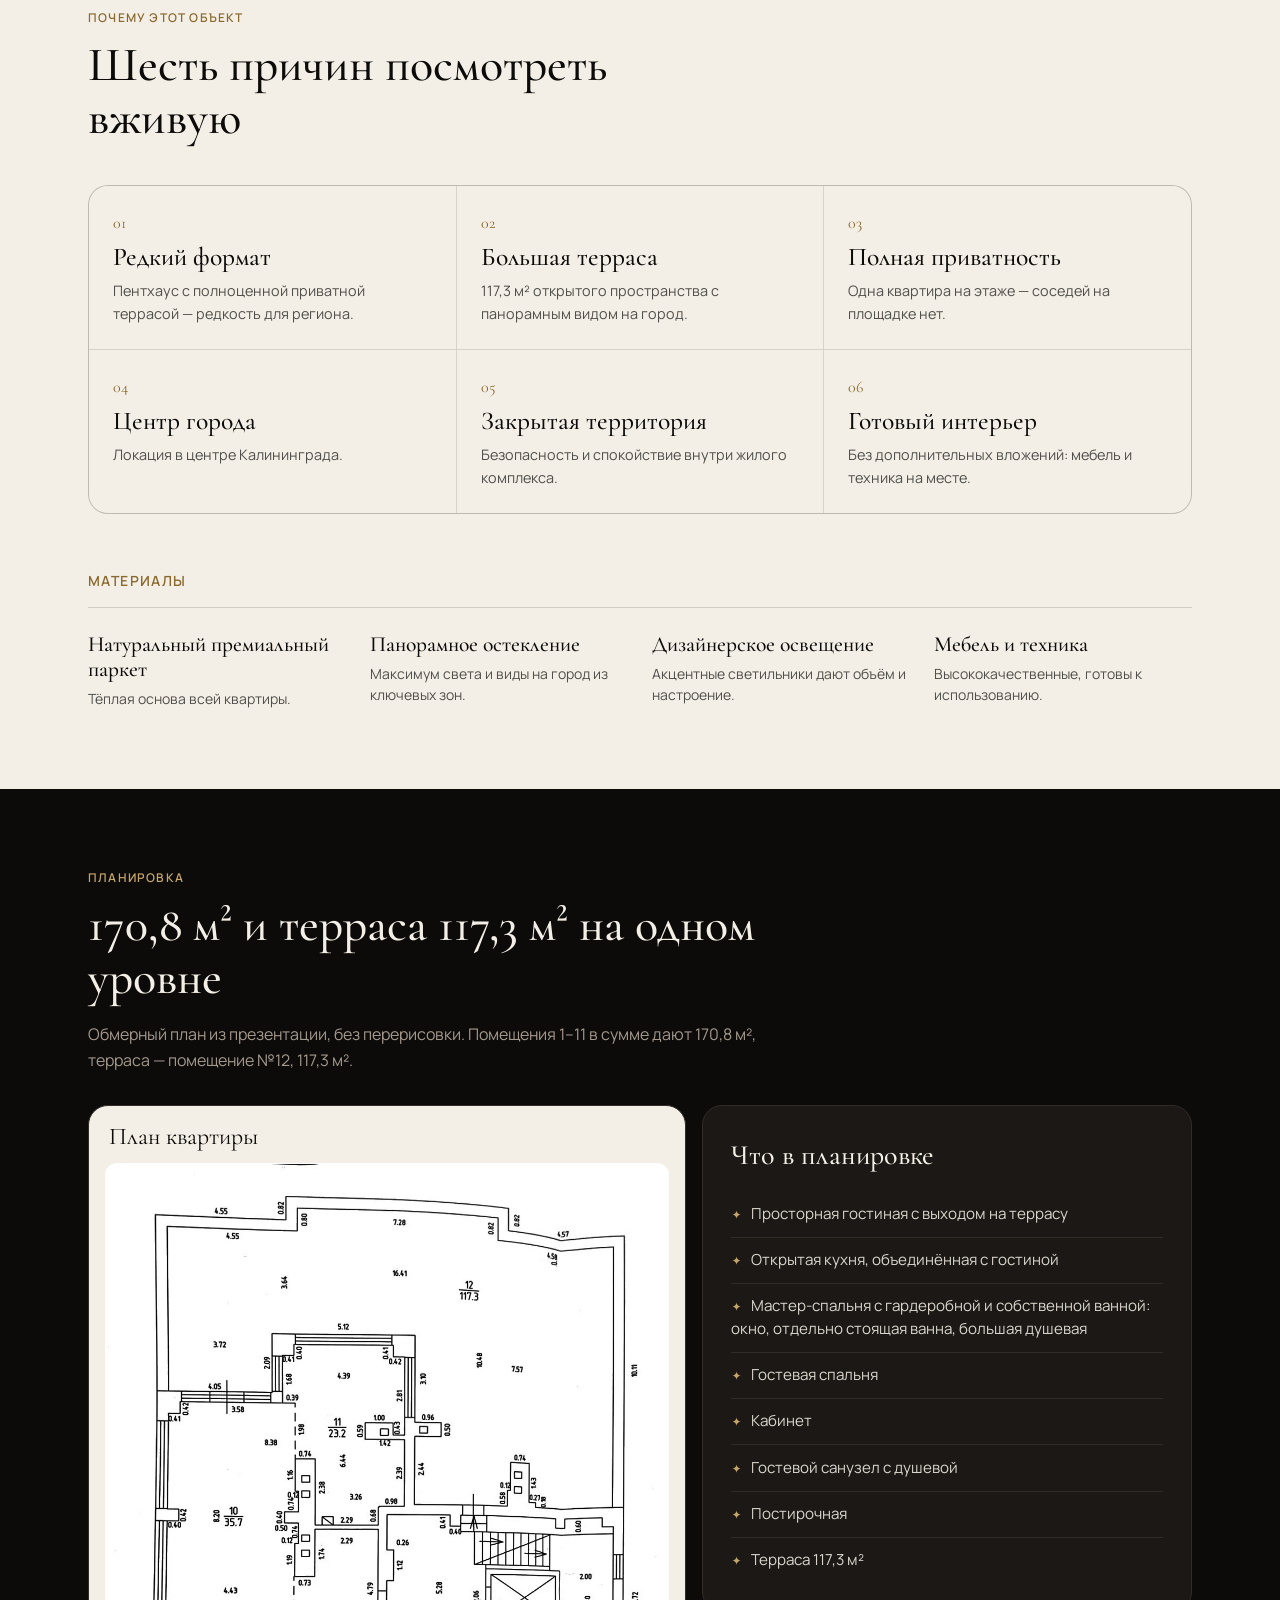
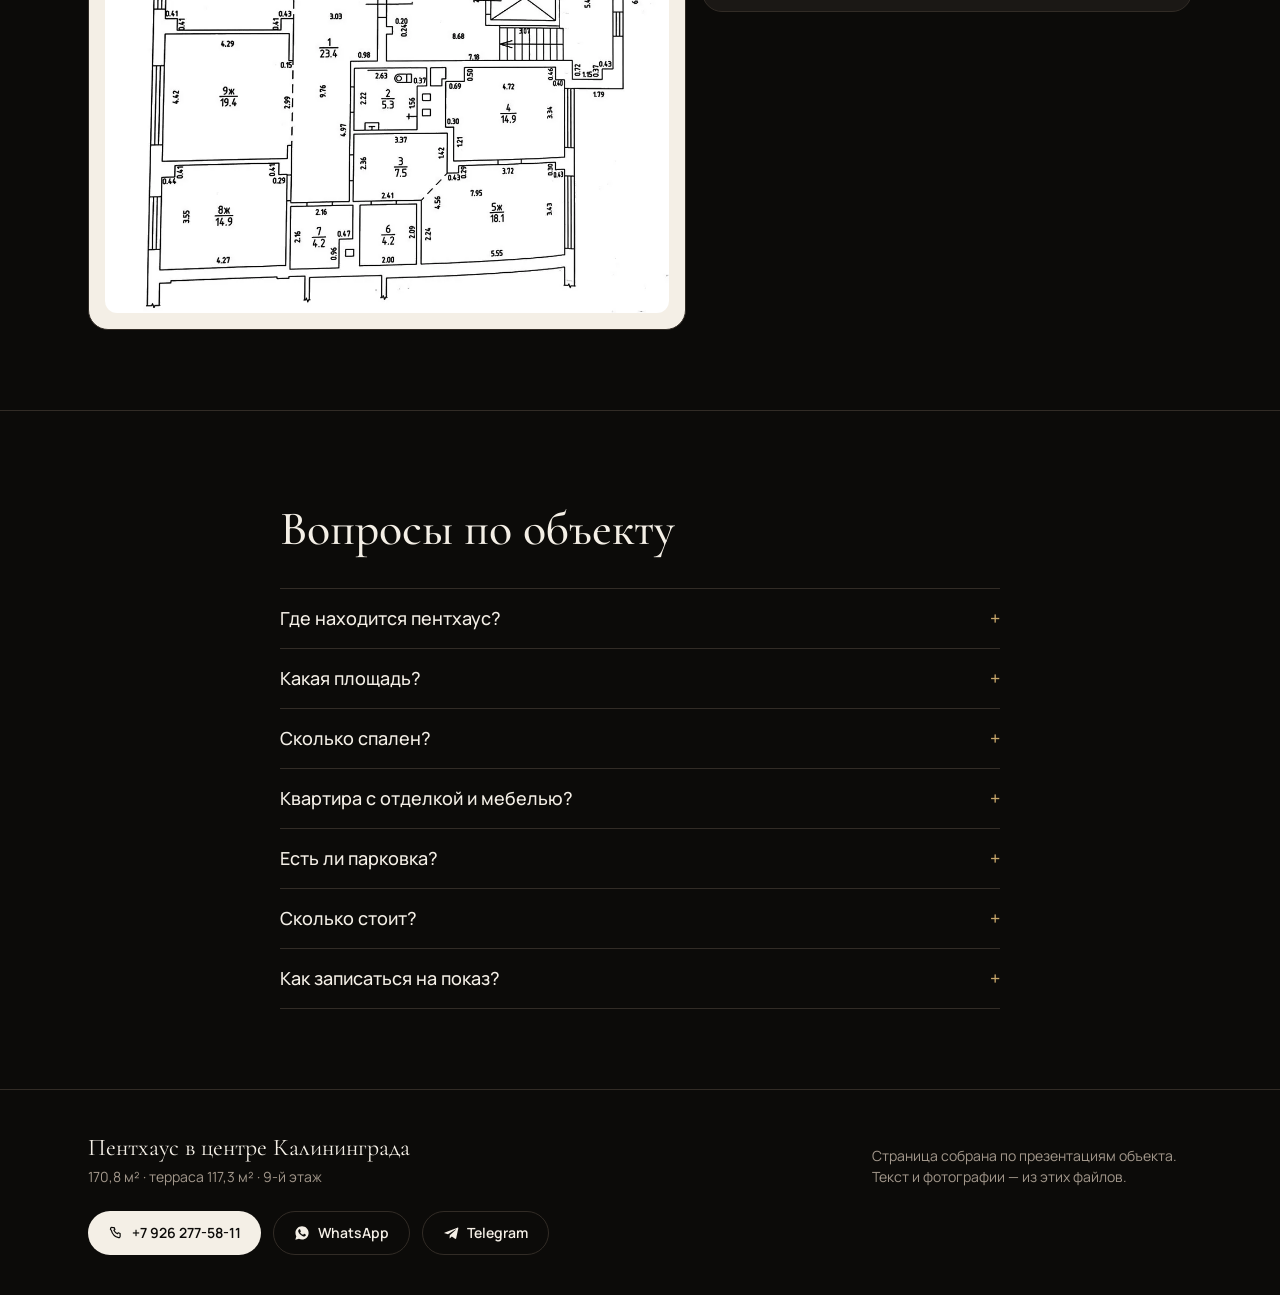
==== commit 17d7cbac: "Паркет: натуральный премиальный вместо ёлочки" ====
--- a/index.html
+++ b/index.html
@@ -73,17 +73,17 @@
 <div>
 <p class="eyebrow">Интерьер</p>
 <h2 class="h2">Готовый интерьер — заезжай и живи</h2>
-<p class="lead">Выразительный современный интерьер уже собран в цельный образ. Тёплый паркет ёлочкой, благородные каменные фактуры, нейтральная палитра и акцентное дизайнерское освещение. Панорамные окна дают свет и городские виды.</p>
+<p class="lead">Выразительный современный интерьер уже собран в цельный образ. Тёплый натуральный паркет, благородные каменные фактуры, нейтральная палитра и акцентное дизайнерское освещение. Панорамные окна дают свет и городские виды.</p>
 <p class="lead">Мебель и техника — в составе. Дополнительных вложений не нужно: квартира полностью готова к проживанию.</p>
 </div>
 </div></section>
 
 <section id="rooms">
-<article id="living" class="room"><div class="wrap py16"><p class="eyebrow">Гостиная и терраса</p><h2 class="h2">Гостиная с выходом на террасу 117 м²</h2><p class="lead">Панорамные окна, паркет ёлочкой и спокойная нейтральная палитра. Из гостиной — прямой выход на собственную террасу 117,3 м²: она работает как продолжение комнаты. Утренний кофе, отдых на воздухе и вид на город.</p><div class="grid-photos"><button type="button" class="tile tile-big" data-full="photos/living-sofa.jpg" aria-label="Открыть фото: Гостиная с панорамными окнами, диванной зоной и паркетом ёлочкой"><picture><source srcset="photos/living-sofa.webp" type="image/webp"><img src="photos/living-sofa.jpg" alt="Гостиная с панорамными окнами, диванной зоной и паркетом ёлочкой" width="1600" height="1066" loading="lazy" decoding="async"></picture></button><button type="button" class="tile" data-full="photos/living-wide.jpg" aria-label="Открыть фото: Гостиная: шторы в пол, пуф и рабочий столик у окна"><picture><source srcset="photos/living-wide.webp" type="image/webp"><img src="photos/living-wide.jpg" alt="Гостиная: шторы в пол, пуф и рабочий столик у окна" width="1600" height="1065" loading="lazy" decoding="async"></picture></button><button type="button" class="tile" data-full="photos/living-console.jpg" aria-label="Открыть фото: Гостиная с консолью, картиной и видом на обеденную зону"><picture><source srcset="photos/living-console.webp" type="image/webp"><img src="photos/living-console.jpg" alt="Гостиная с консолью, картиной и видом на обеденную зону" width="1600" height="1065" loading="lazy" decoding="async"></picture></button><button type="button" class="tile" data-full="photos/terrace-door.jpg" aria-label="Открыть фото: Выход из гостиной на террасу"><picture><source srcset="photos/terrace-door.webp" type="image/webp"><img src="photos/terrace-door.jpg" alt="Выход из гостиной на террасу" width="1600" height="1065" loading="lazy" decoding="async"></picture></button><button type="button" class="tile" data-full="photos/terrace.jpg" aria-label="Открыть фото: Терраса с деревянным настилом и панорамным остеклением квартиры"><picture><source srcset="photos/terrace.webp" type="image/webp"><img src="photos/terrace.jpg" alt="Терраса с деревянным настилом и панорамным остеклением квартиры" width="1600" height="1065" loading="lazy" decoding="async"></picture></button><button type="button" class="tile" data-full="photos/terrace-wide.jpg" aria-label="Открыть фото: Терраса последнего этажа с видом на город"><picture><source srcset="photos/terrace-wide.webp" type="image/webp"><img src="photos/terrace-wide.jpg" alt="Терраса последнего этажа с видом на город" width="1600" height="1065" loading="lazy" decoding="async"></picture></button></div></div></article>
+<article id="living" class="room"><div class="wrap py16"><p class="eyebrow">Гостиная и терраса</p><h2 class="h2">Гостиная с выходом на террасу 117 м²</h2><p class="lead">Панорамные окна, натуральный паркет и спокойная нейтральная палитра. Из гостиной — прямой выход на собственную террасу 117,3 м²: она работает как продолжение комнаты. Утренний кофе, отдых на воздухе и вид на город.</p><div class="grid-photos"><button type="button" class="tile tile-big" data-full="photos/living-sofa.jpg" aria-label="Открыть фото: Гостиная с панорамными окнами, диванной зоной и натуральным паркетом"><picture><source srcset="photos/living-sofa.webp" type="image/webp"><img src="photos/living-sofa.jpg" alt="Гостиная с панорамными окнами, диванной зоной и натуральным паркетом" width="1600" height="1066" loading="lazy" decoding="async"></picture></button><button type="button" class="tile" data-full="photos/living-wide.jpg" aria-label="Открыть фото: Гостиная: шторы в пол, пуф и рабочий столик у окна"><picture><source srcset="photos/living-wide.webp" type="image/webp"><img src="photos/living-wide.jpg" alt="Гостиная: шторы в пол, пуф и рабочий столик у окна" width="1600" height="1065" loading="lazy" decoding="async"></picture></button><button type="button" class="tile" data-full="photos/living-console.jpg" aria-label="Открыть фото: Гостиная с консолью, картиной и видом на обеденную зону"><picture><source srcset="photos/living-console.webp" type="image/webp"><img src="photos/living-console.jpg" alt="Гостиная с консолью, картиной и видом на обеденную зону" width="1600" height="1065" loading="lazy" decoding="async"></picture></button><button type="button" class="tile" data-full="photos/terrace-door.jpg" aria-label="Открыть фото: Выход из гостиной на террасу"><picture><source srcset="photos/terrace-door.webp" type="image/webp"><img src="photos/terrace-door.jpg" alt="Выход из гостиной на террасу" width="1600" height="1065" loading="lazy" decoding="async"></picture></button><button type="button" class="tile" data-full="photos/terrace.jpg" aria-label="Открыть фото: Терраса с деревянным настилом и панорамным остеклением квартиры"><picture><source srcset="photos/terrace.webp" type="image/webp"><img src="photos/terrace.jpg" alt="Терраса с деревянным настилом и панорамным остеклением квартиры" width="1600" height="1065" loading="lazy" decoding="async"></picture></button><button type="button" class="tile" data-full="photos/terrace-wide.jpg" aria-label="Открыть фото: Терраса последнего этажа с видом на город"><picture><source srcset="photos/terrace-wide.webp" type="image/webp"><img src="photos/terrace-wide.jpg" alt="Терраса последнего этажа с видом на город" width="1600" height="1065" loading="lazy" decoding="async"></picture></button></div></div></article>
 <article id="kitchen" class="room"><div class="wrap py16"><p class="eyebrow">Кухня-гостиная</p><h2 class="h2">Открытая кухня и обеденная зона у панорамных окон</h2><p class="lead">Кухня открытая и объединена с гостиной: кухня, обеденная зона и гостиная — одно пространство. Круглый стол у остекления в пол, свет с двух сторон, вид на город.</p><div class="grid-photos two"><button type="button" class="tile" data-full="photos/dining-kitchen.jpg" aria-label="Открыть фото: Обеденная зона и кухня у панорамных окон"><picture><source srcset="photos/dining-kitchen.webp" type="image/webp"><img src="photos/dining-kitchen.jpg" alt="Обеденная зона и кухня у панорамных окон" width="1600" height="1065" loading="lazy" decoding="async"></picture></button><button type="button" class="tile" data-full="photos/dining.jpg" aria-label="Открыть фото: Обеденная зона: круглый стол, зелёные стулья, вид на город"><picture><source srcset="photos/dining.webp" type="image/webp"><img src="photos/dining.jpg" alt="Обеденная зона: круглый стол, зелёные стулья, вид на город" width="1600" height="1066" loading="lazy" decoding="async"></picture></button></div></div></article>
-<article id="bedrooms" class="room"><div class="wrap py16"><p class="eyebrow">Спальни и кабинет</p><h2 class="h2">Мастер-спальня, гостевая и кабинет</h2><p class="lead">Мастер-спальня с гардеробной и собственной ванной комнатой, отдельная гостевая спальня и кабинет. Везде один язык: светлые стены, паркет ёлочкой, мягкий текстиль и дизайнерские светильники.</p><div class="grid-photos"><button type="button" class="tile tile-big" data-full="photos/bedroom-2.jpg" aria-label="Открыть фото: Спальня с большой кроватью и окнами в пол"><picture><source srcset="photos/bedroom-2.webp" type="image/webp"><img src="photos/bedroom-2.jpg" alt="Спальня с большой кроватью и окнами в пол" width="1600" height="1066" loading="lazy" decoding="async"></picture></button><button type="button" class="tile" data-full="photos/bedroom-1.jpg" aria-label="Открыть фото: Спальня с прикроватными тумбами и подвесным светильником"><picture><source srcset="photos/bedroom-1.webp" type="image/webp"><img src="photos/bedroom-1.jpg" alt="Спальня с прикроватными тумбами и подвесным светильником" width="1065" height="1600" loading="lazy" decoding="async"></picture></button><button type="button" class="tile" data-full="photos/bedroom-1-door.jpg" aria-label="Открыть фото: Спальня с проходом в соседнее помещение"><picture><source srcset="photos/bedroom-1-door.webp" type="image/webp"><img src="photos/bedroom-1-door.jpg" alt="Спальня с проходом в соседнее помещение" width="1065" height="1600" loading="lazy" decoding="async"></picture></button><button type="button" class="tile" data-full="photos/bedroom-room.jpg" aria-label="Открыть фото: Комната с комодом и видом в коридор"><picture><source srcset="photos/bedroom-room.webp" type="image/webp"><img src="photos/bedroom-room.jpg" alt="Комната с комодом и видом в коридор" width="1600" height="1066" loading="lazy" decoding="async"></picture></button><button type="button" class="tile" data-full="photos/lounge-arch.jpg" aria-label="Открыть фото: Зона с диваном и арочным проёмом"><picture><source srcset="photos/lounge-arch.webp" type="image/webp"><img src="photos/lounge-arch.jpg" alt="Зона с диваном и арочным проёмом" width="1065" height="1600" loading="lazy" decoding="async"></picture></button><button type="button" class="tile" data-full="photos/study.jpg" aria-label="Открыть фото: Кабинет: рабочий стол и винный шкаф"><picture><source srcset="photos/study.webp" type="image/webp"><img src="photos/study.jpg" alt="Кабинет: рабочий стол и винный шкаф" width="1600" height="1065" loading="lazy" decoding="async"></picture></button><button type="button" class="tile" data-full="photos/study-door.jpg" aria-label="Открыть фото: Кабинет со стеклянной дверью в чёрной раме"><picture><source srcset="photos/study-door.webp" type="image/webp"><img src="photos/study-door.jpg" alt="Кабинет со стеклянной дверью в чёрной раме" width="1064" height="1600" loading="lazy" decoding="async"></picture></button></div></div></article>
+<article id="bedrooms" class="room"><div class="wrap py16"><p class="eyebrow">Спальни и кабинет</p><h2 class="h2">Мастер-спальня, гостевая и кабинет</h2><p class="lead">Мастер-спальня с гардеробной и собственной ванной комнатой, отдельная гостевая спальня и кабинет. Везде один язык: светлые стены, натуральный паркет, мягкий текстиль и дизайнерские светильники.</p><div class="grid-photos"><button type="button" class="tile tile-big" data-full="photos/bedroom-2.jpg" aria-label="Открыть фото: Спальня с большой кроватью и окнами в пол"><picture><source srcset="photos/bedroom-2.webp" type="image/webp"><img src="photos/bedroom-2.jpg" alt="Спальня с большой кроватью и окнами в пол" width="1600" height="1066" loading="lazy" decoding="async"></picture></button><button type="button" class="tile" data-full="photos/bedroom-1.jpg" aria-label="Открыть фото: Спальня с прикроватными тумбами и подвесным светильником"><picture><source srcset="photos/bedroom-1.webp" type="image/webp"><img src="photos/bedroom-1.jpg" alt="Спальня с прикроватными тумбами и подвесным светильником" width="1065" height="1600" loading="lazy" decoding="async"></picture></button><button type="button" class="tile" data-full="photos/bedroom-1-door.jpg" aria-label="Открыть фото: Спальня с проходом в соседнее помещение"><picture><source srcset="photos/bedroom-1-door.webp" type="image/webp"><img src="photos/bedroom-1-door.jpg" alt="Спальня с проходом в соседнее помещение" width="1065" height="1600" loading="lazy" decoding="async"></picture></button><button type="button" class="tile" data-full="photos/bedroom-room.jpg" aria-label="Открыть фото: Комната с комодом и видом в коридор"><picture><source srcset="photos/bedroom-room.webp" type="image/webp"><img src="photos/bedroom-room.jpg" alt="Комната с комодом и видом в коридор" width="1600" height="1066" loading="lazy" decoding="async"></picture></button><button type="button" class="tile" data-full="photos/lounge-arch.jpg" aria-label="Открыть фото: Зона с диваном и арочным проёмом"><picture><source srcset="photos/lounge-arch.webp" type="image/webp"><img src="photos/lounge-arch.jpg" alt="Зона с диваном и арочным проёмом" width="1065" height="1600" loading="lazy" decoding="async"></picture></button><button type="button" class="tile" data-full="photos/study.jpg" aria-label="Открыть фото: Кабинет: рабочий стол и винный шкаф"><picture><source srcset="photos/study.webp" type="image/webp"><img src="photos/study.jpg" alt="Кабинет: рабочий стол и винный шкаф" width="1600" height="1065" loading="lazy" decoding="async"></picture></button><button type="button" class="tile" data-full="photos/study-door.jpg" aria-label="Открыть фото: Кабинет со стеклянной дверью в чёрной раме"><picture><source srcset="photos/study-door.webp" type="image/webp"><img src="photos/study-door.jpg" alt="Кабинет со стеклянной дверью в чёрной раме" width="1064" height="1600" loading="lazy" decoding="async"></picture></button></div></div></article>
 <article id="baths" class="room"><div class="wrap py16"><p class="eyebrow">Ванные</p><h2 class="h2">Ванная как приватная spa-зона</h2><p class="lead">В мастер-ванной — окно, отдельно стоящая ванна и большая стеклянная душевая. Каменные фактуры, тёмный акцент на стене, светлый пол. Плюс гостевой санузел с душевой.</p><div class="grid-photos"><button type="button" class="tile tile-big" data-full="photos/bath-window.jpg" aria-label="Открыть фото: Мастер-ванная: отдельно стоящая ванна у окна"><picture><source srcset="photos/bath-window.webp" type="image/webp"><img src="photos/bath-window.jpg" alt="Мастер-ванная: отдельно стоящая ванна у окна" width="1600" height="1065" loading="lazy" decoding="async"></picture></button><button type="button" class="tile" data-full="photos/bath-vanity.jpg" aria-label="Открыть фото: Ванная: каменная стена, подвесная тумба, зеркало"><picture><source srcset="photos/bath-vanity.webp" type="image/webp"><img src="photos/bath-vanity.jpg" alt="Ванная: каменная стена, подвесная тумба, зеркало" width="1600" height="1066" loading="lazy" decoding="async"></picture></button><button type="button" class="tile" data-full="photos/bath-detail.jpg" aria-label="Открыть фото: Ванная: смеситель и столешница из камня"><picture><source srcset="photos/bath-detail.webp" type="image/webp"><img src="photos/bath-detail.jpg" alt="Ванная: смеситель и столешница из камня" width="1064" height="1600" loading="lazy" decoding="async"></picture></button><button type="button" class="tile" data-full="photos/bath-evening.jpg" aria-label="Открыть фото: Ванная вечером: вид из окна на город"><picture><source srcset="photos/bath-evening.webp" type="image/webp"><img src="photos/bath-evening.jpg" alt="Ванная вечером: вид из окна на город" width="1065" height="1600" loading="lazy" decoding="async"></picture></button><button type="button" class="tile" data-full="photos/shower-room.jpg" aria-label="Открыть фото: Санузел с мраморной отделкой и стеклянной душевой"><picture><source srcset="photos/shower-room.webp" type="image/webp"><img src="photos/shower-room.jpg" alt="Санузел с мраморной отделкой и стеклянной душевой" width="1600" height="1066" loading="lazy" decoding="async"></picture></button></div></div></article>
-<article id="service" class="room"><div class="wrap py16"><p class="eyebrow">Хозяйственный блок</p><h2 class="h2">Постирочная и холл</h2><p class="lead">Постирочная — отдельное помещение, не угол в ванной. Холл в той же палитре: паркет ёлочкой, светлые стены, графика.</p><div class="grid-photos two"><button type="button" class="tile" data-full="photos/laundry.jpg" aria-label="Открыть фото: Постирочная со стиральной и сушильной машинами"><picture><source srcset="photos/laundry.webp" type="image/webp"><img src="photos/laundry.jpg" alt="Постирочная со стиральной и сушильной машинами" width="1065" height="1600" loading="lazy" decoding="async"></picture></button><button type="button" class="tile" data-full="photos/hall.jpg" aria-label="Открыть фото: Холл с консолью и графикой на стене"><picture><source srcset="photos/hall.webp" type="image/webp"><img src="photos/hall.jpg" alt="Холл с консолью и графикой на стене" width="1065" height="1600" loading="lazy" decoding="async"></picture></button></div></div></article>
+<article id="service" class="room"><div class="wrap py16"><p class="eyebrow">Хозяйственный блок</p><h2 class="h2">Постирочная и холл</h2><p class="lead">Постирочная — отдельное помещение, не угол в ванной. Холл в той же палитре: натуральный паркет, светлые стены, графика.</p><div class="grid-photos two"><button type="button" class="tile" data-full="photos/laundry.jpg" aria-label="Открыть фото: Постирочная со стиральной и сушильной машинами"><picture><source srcset="photos/laundry.webp" type="image/webp"><img src="photos/laundry.jpg" alt="Постирочная со стиральной и сушильной машинами" width="1065" height="1600" loading="lazy" decoding="async"></picture></button><button type="button" class="tile" data-full="photos/hall.jpg" aria-label="Открыть фото: Холл с консолью и графикой на стене"><picture><source srcset="photos/hall.webp" type="image/webp"><img src="photos/hall.jpg" alt="Холл с консолью и графикой на стене" width="1065" height="1600" loading="lazy" decoding="async"></picture></button></div></div></article>
 </section>
 
 <section id="features" class="features"><div class="wrap py20">
@@ -100,7 +100,7 @@
 <div class="materials">
 <p class="eyebrow">Материалы</p>
 <ul>
-<li><h3>Натуральный паркет ёлочкой</h3><p>Тёплая основа всей квартиры.</p></li>
+<li><h3>Натуральный премиальный паркет</h3><p>Тёплая основа всей квартиры.</p></li>
 <li><h3>Панорамное остекление</h3><p>Максимум света и виды на город из ключевых зон.</p></li>
 <li><h3>Дизайнерское освещение</h3><p>Акцентные светильники дают объём и настроение.</p></li>
 <li><h3>Мебель и техника</h3><p>Высококачественные, готовы к использованию.</p></li>
@@ -136,7 +136,7 @@
 <details><summary>Где находится пентхаус?<span>+</span></summary><p>Калининград, ул. Салтыкова-Щедрина, д. 2 — центр города, закрытая территория жилого комплекса. Последний, 9-й этаж. <a class="maplink" href="https://yandex.ru/maps/?text=%D0%9A%D0%B0%D0%BB%D0%B8%D0%BD%D0%B8%D0%BD%D0%B3%D1%80%D0%B0%D0%B4%2C%20%D1%83%D0%BB.%20%D0%A1%D0%B0%D0%BB%D1%82%D1%8B%D0%BA%D0%BE%D0%B2%D0%B0-%D0%A9%D0%B5%D0%B4%D1%80%D0%B8%D0%BD%D0%B0%2C%20%D0%B4.%202" target="_blank" rel="noopener noreferrer">Яндекс Карты →</a></p></details>
 <details><summary>Какая площадь?<span>+</span></summary><p>Общая площадь квартиры — 170,8 м². Плюс собственная терраса 117,3 м².</p></details>
 <details><summary>Сколько спален?<span>+</span></summary><p>Мастер-спальня с гардеробной и своей ванной, гостевая спальня и отдельный кабинет. Плюс гостиная с открытой кухней и выходом на террасу, гостевой санузел с душевой и постирочная.</p></details>
-<details><summary>Квартира с отделкой и мебелью?<span>+</span></summary><p>Да. Интерьер полностью готов к проживанию: паркет ёлочкой, каменные фактуры, дизайнерское освещение, высококачественная мебель и техника. Дополнительных вложений не нужно.</p></details>
+<details><summary>Квартира с отделкой и мебелью?<span>+</span></summary><p>Да. Интерьер полностью готов к проживанию: натуральный паркет, каменные фактуры, дизайнерское освещение, высококачественная мебель и техника. Дополнительных вложений не нужно.</p></details>
 <details><summary>Есть ли парковка?<span>+</span></summary><p>Да, в стоимость входят 3 подземных парковочных места.</p></details>
 <details><summary>Сколько стоит?<span>+</span></summary><p>Цена по запросу. Позвоните +7 926 277-58-11 или напишите в WhatsApp или Telegram — назовём стоимость и расскажем об условиях.</p></details>
 <details><summary>Как записаться на показ?<span>+</span></summary><p>Позвоните +7 926 277-58-11 или напишите в WhatsApp и Telegram — оба мессенджера привязаны к этому номеру.</p></details>
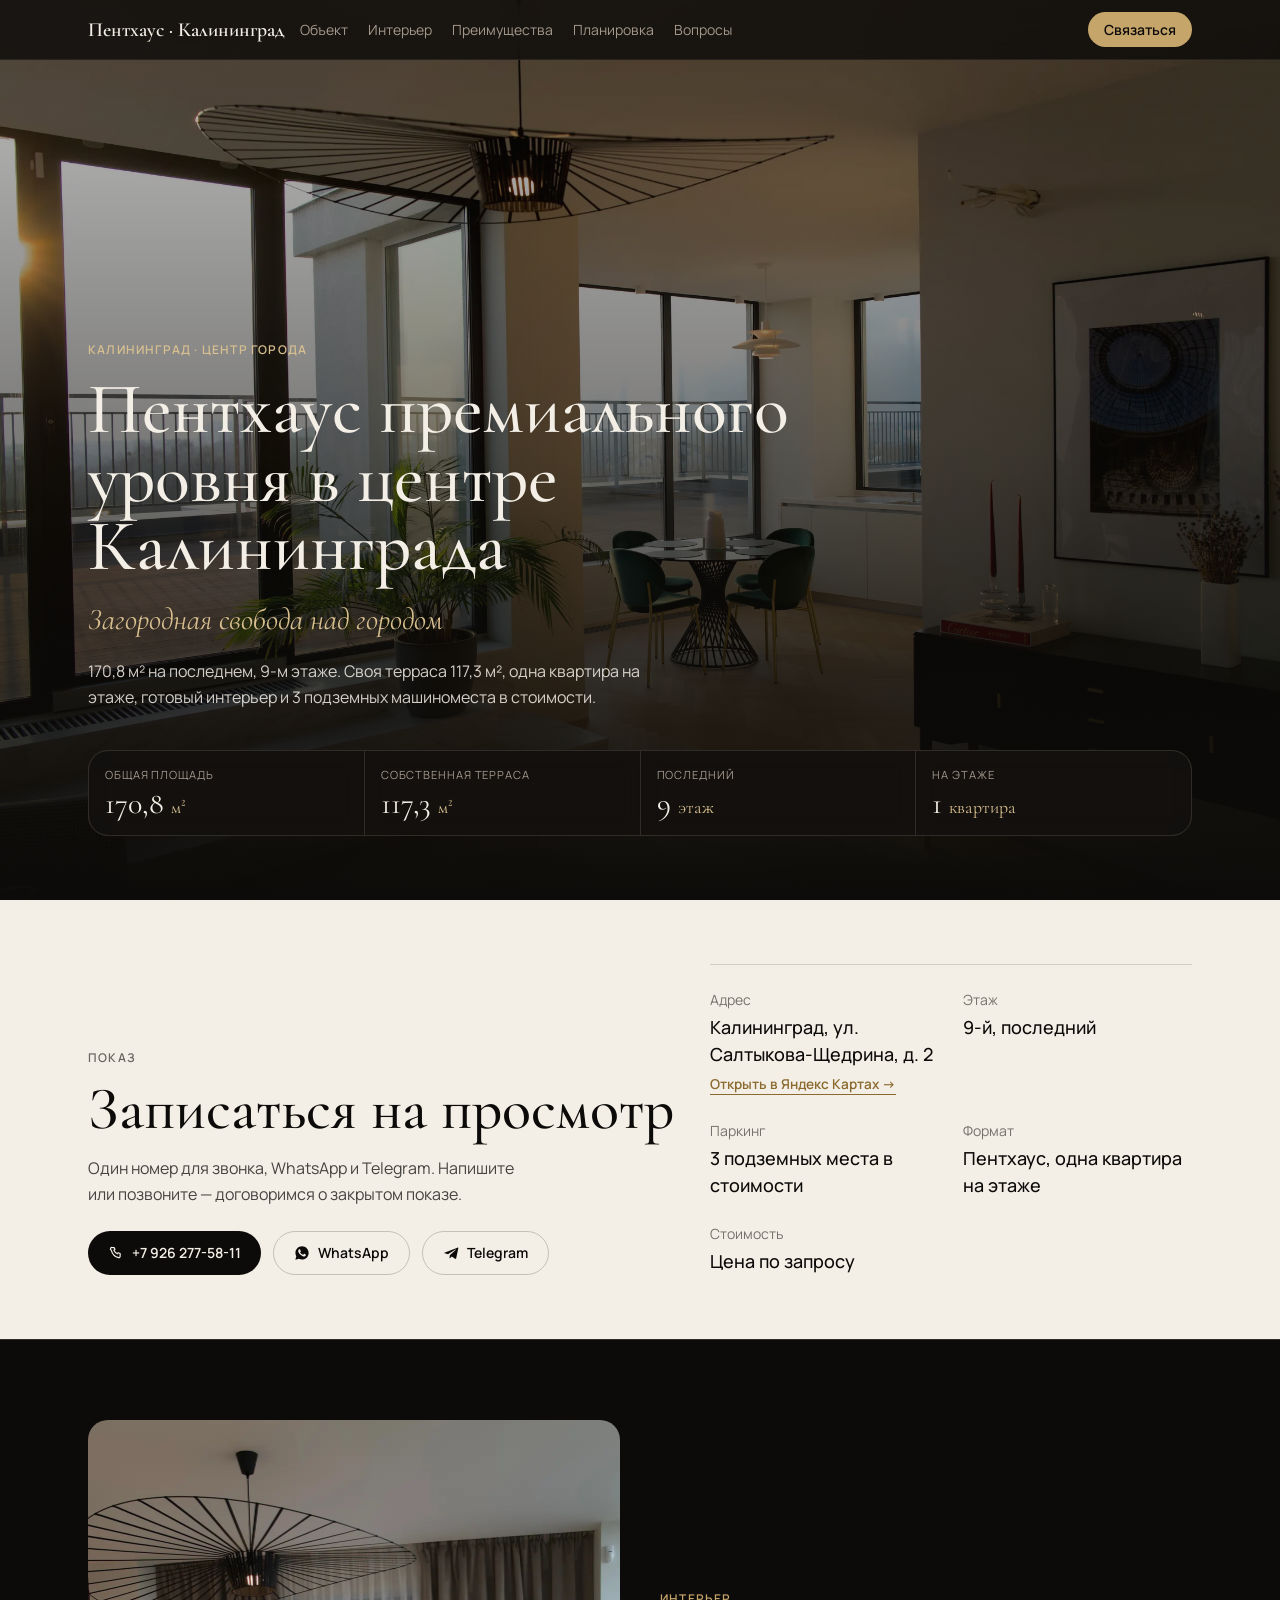
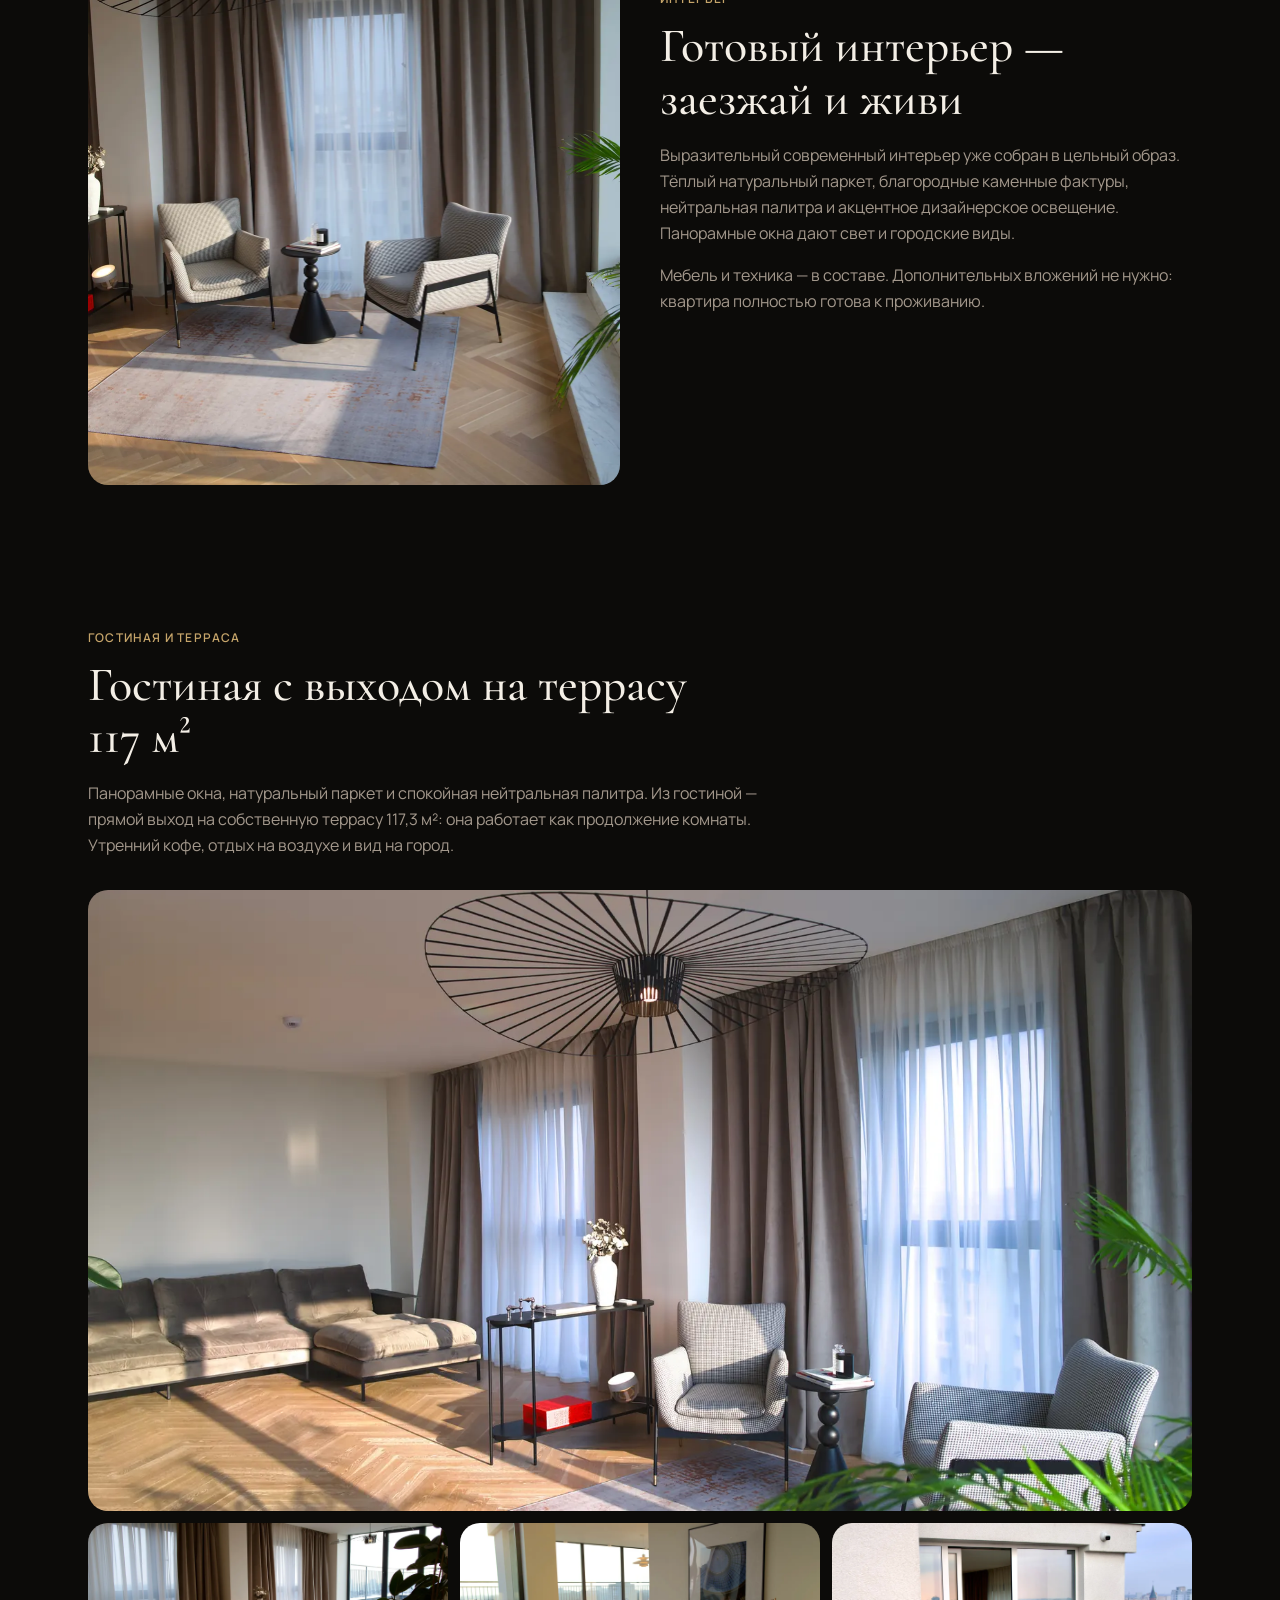
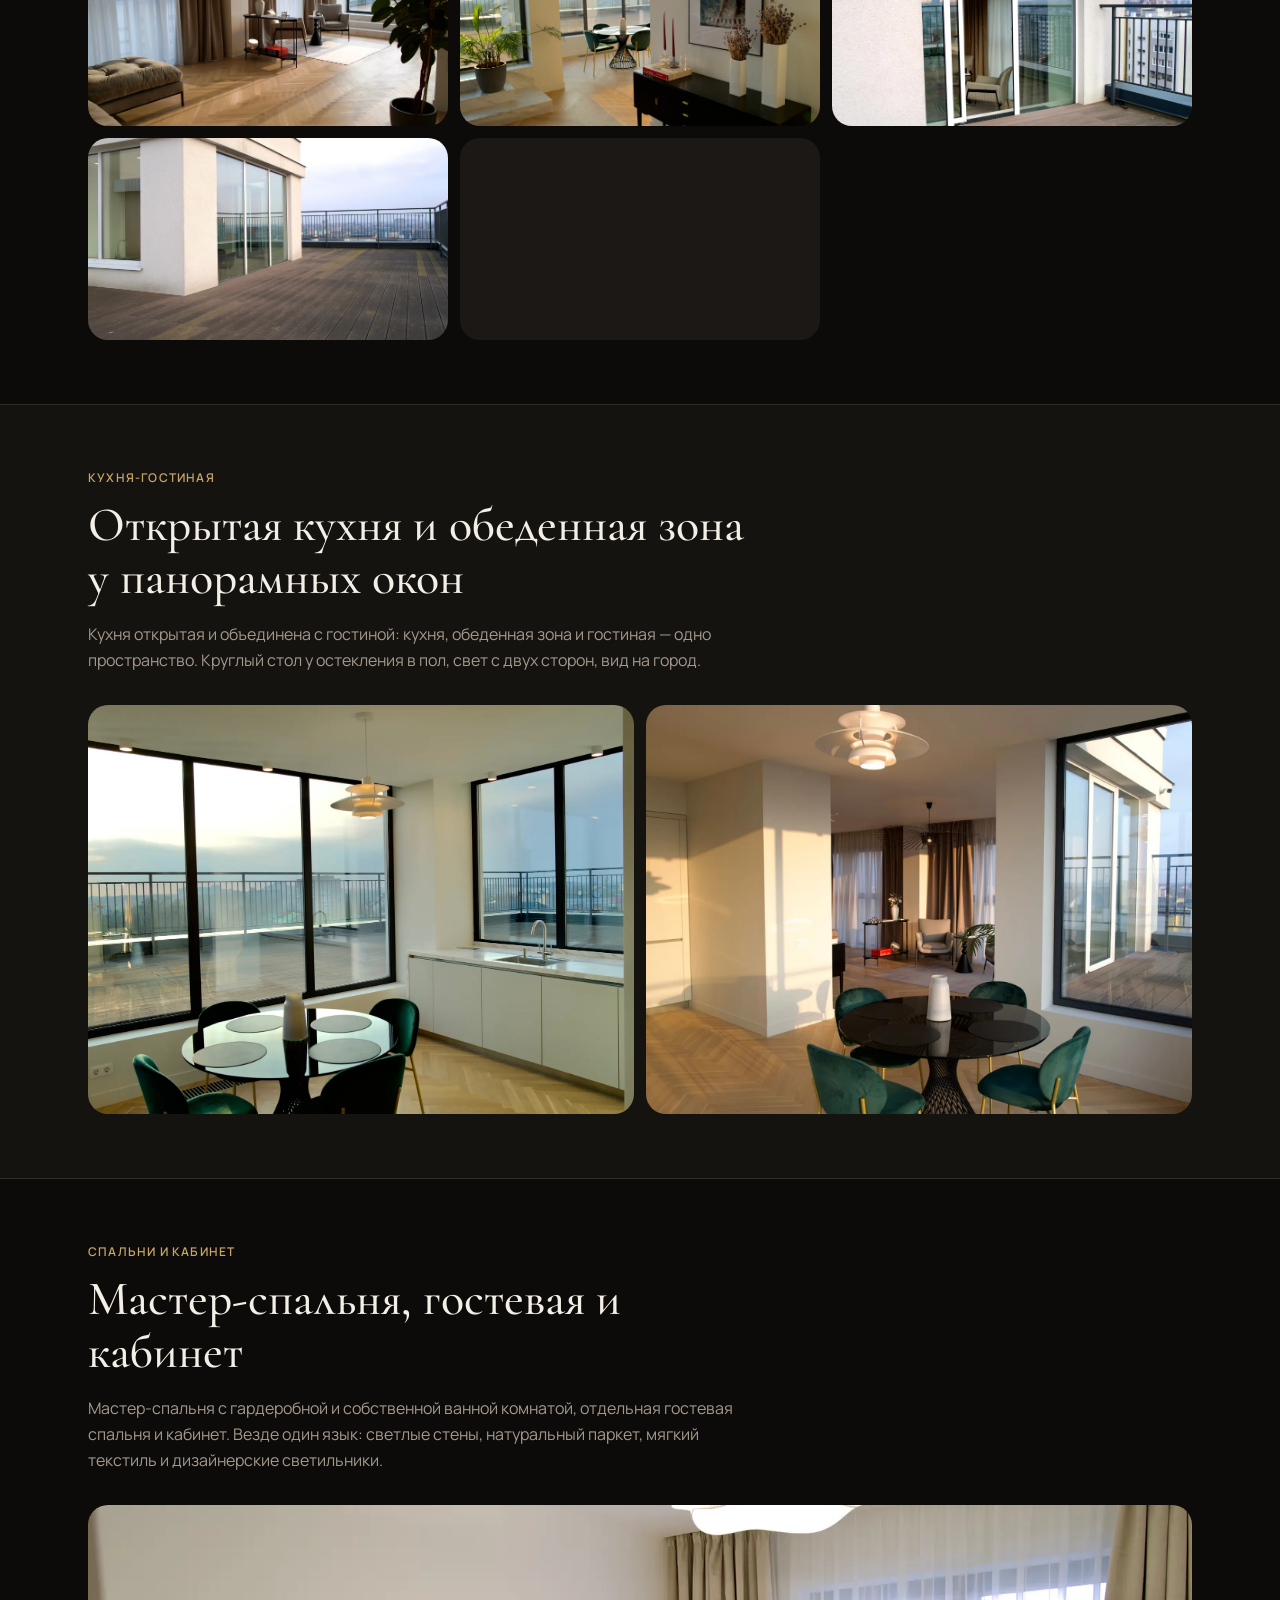
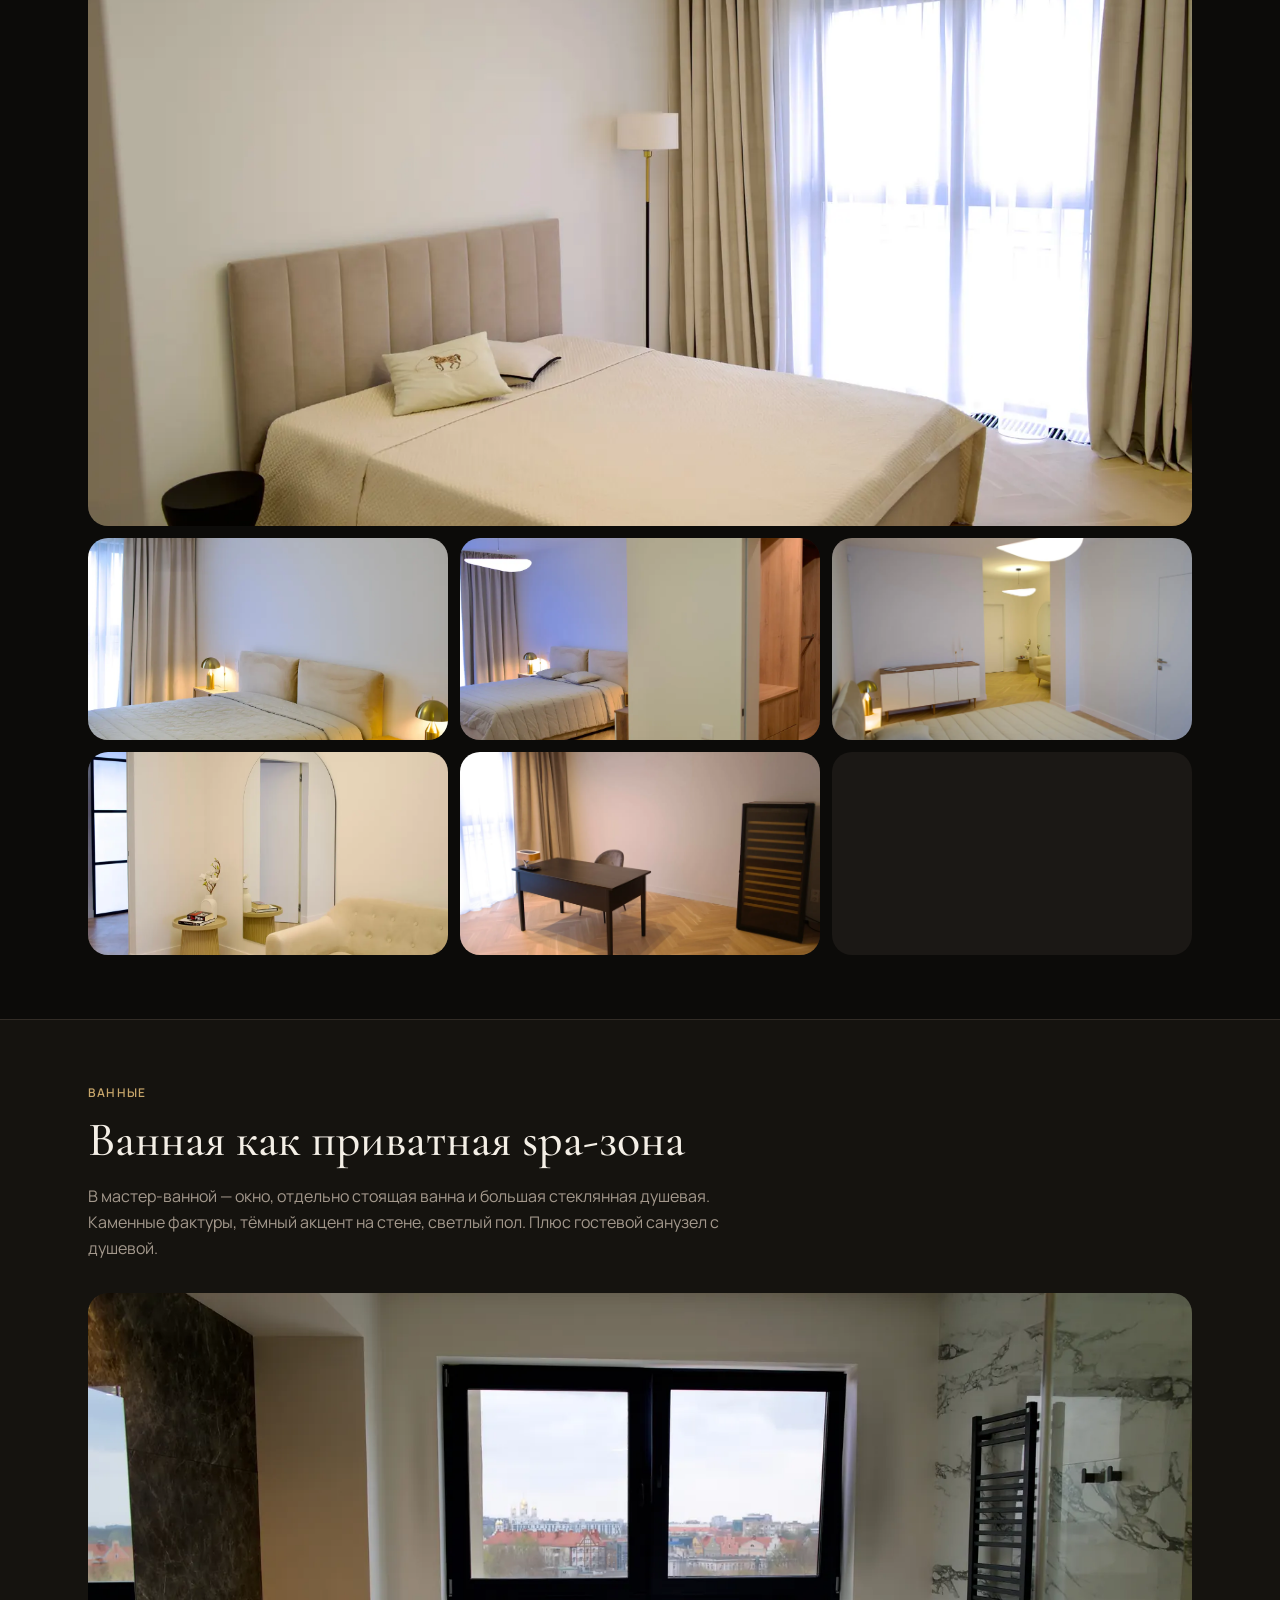
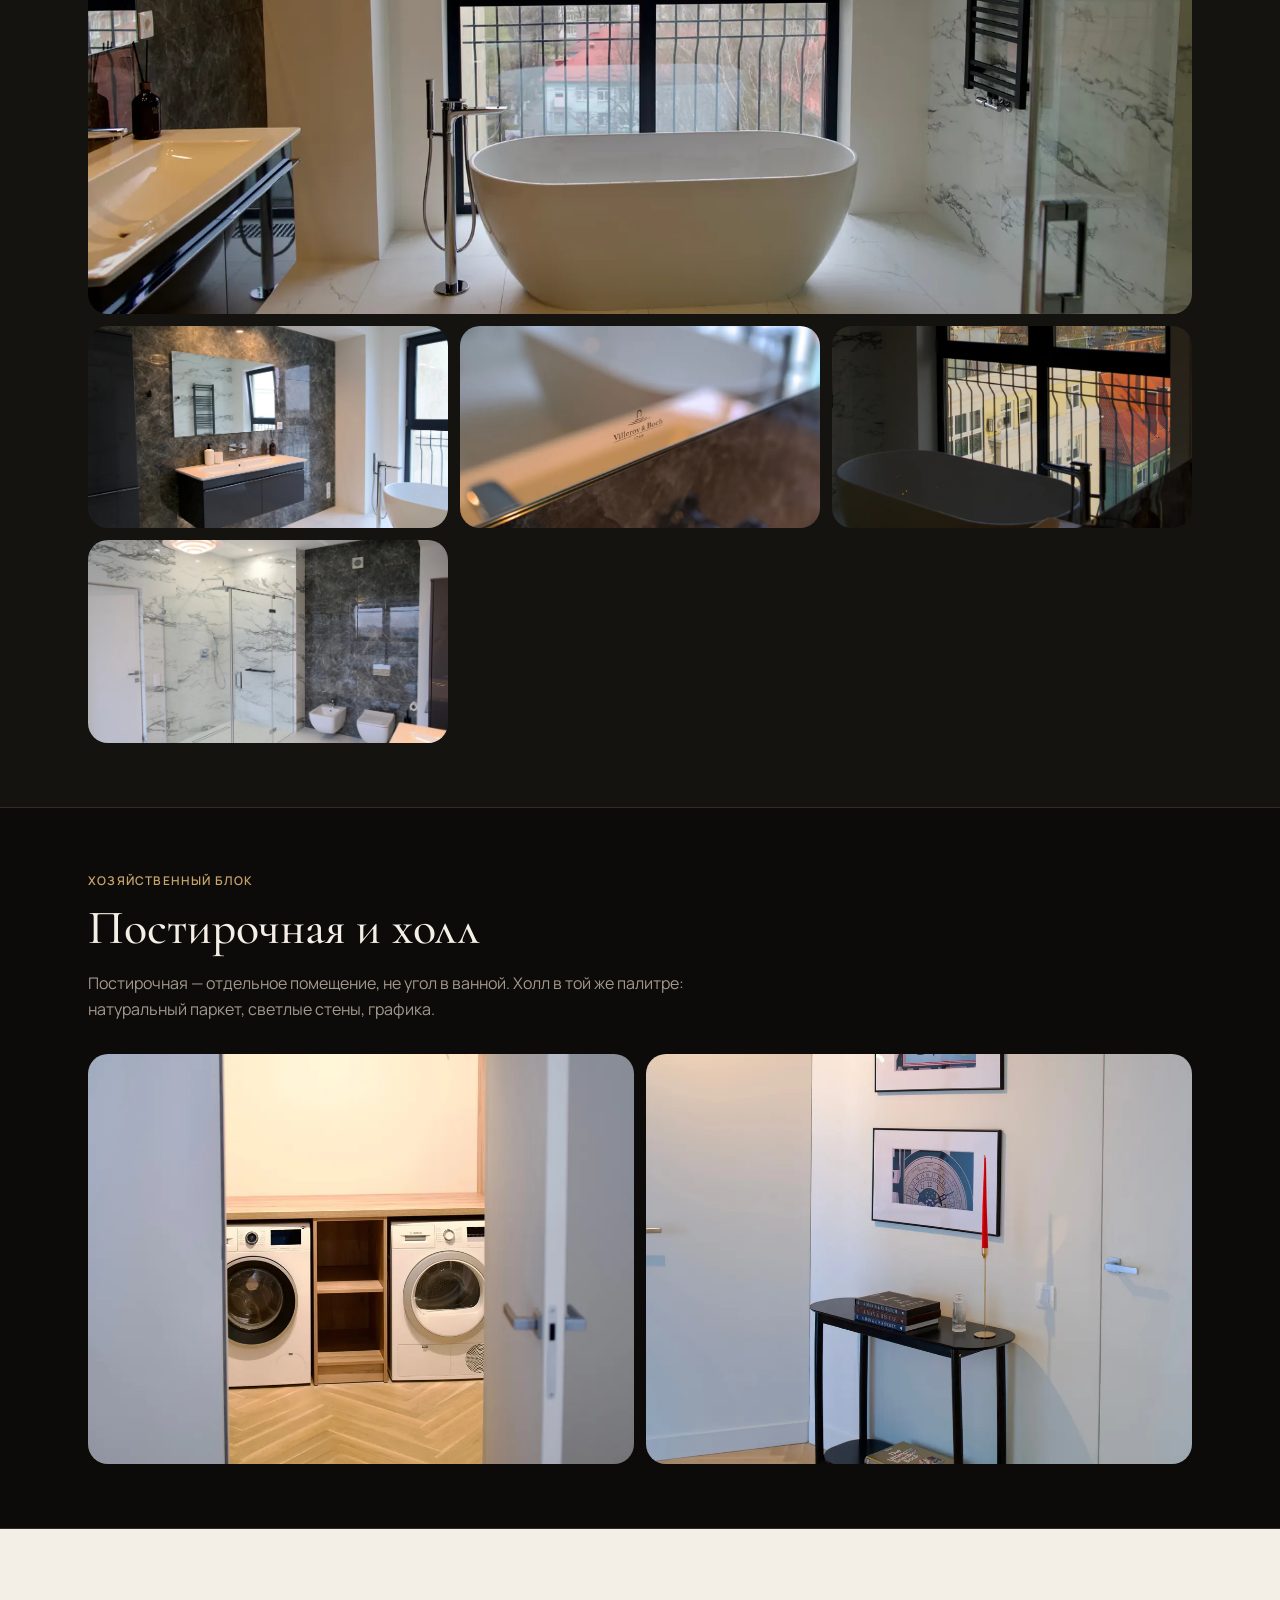
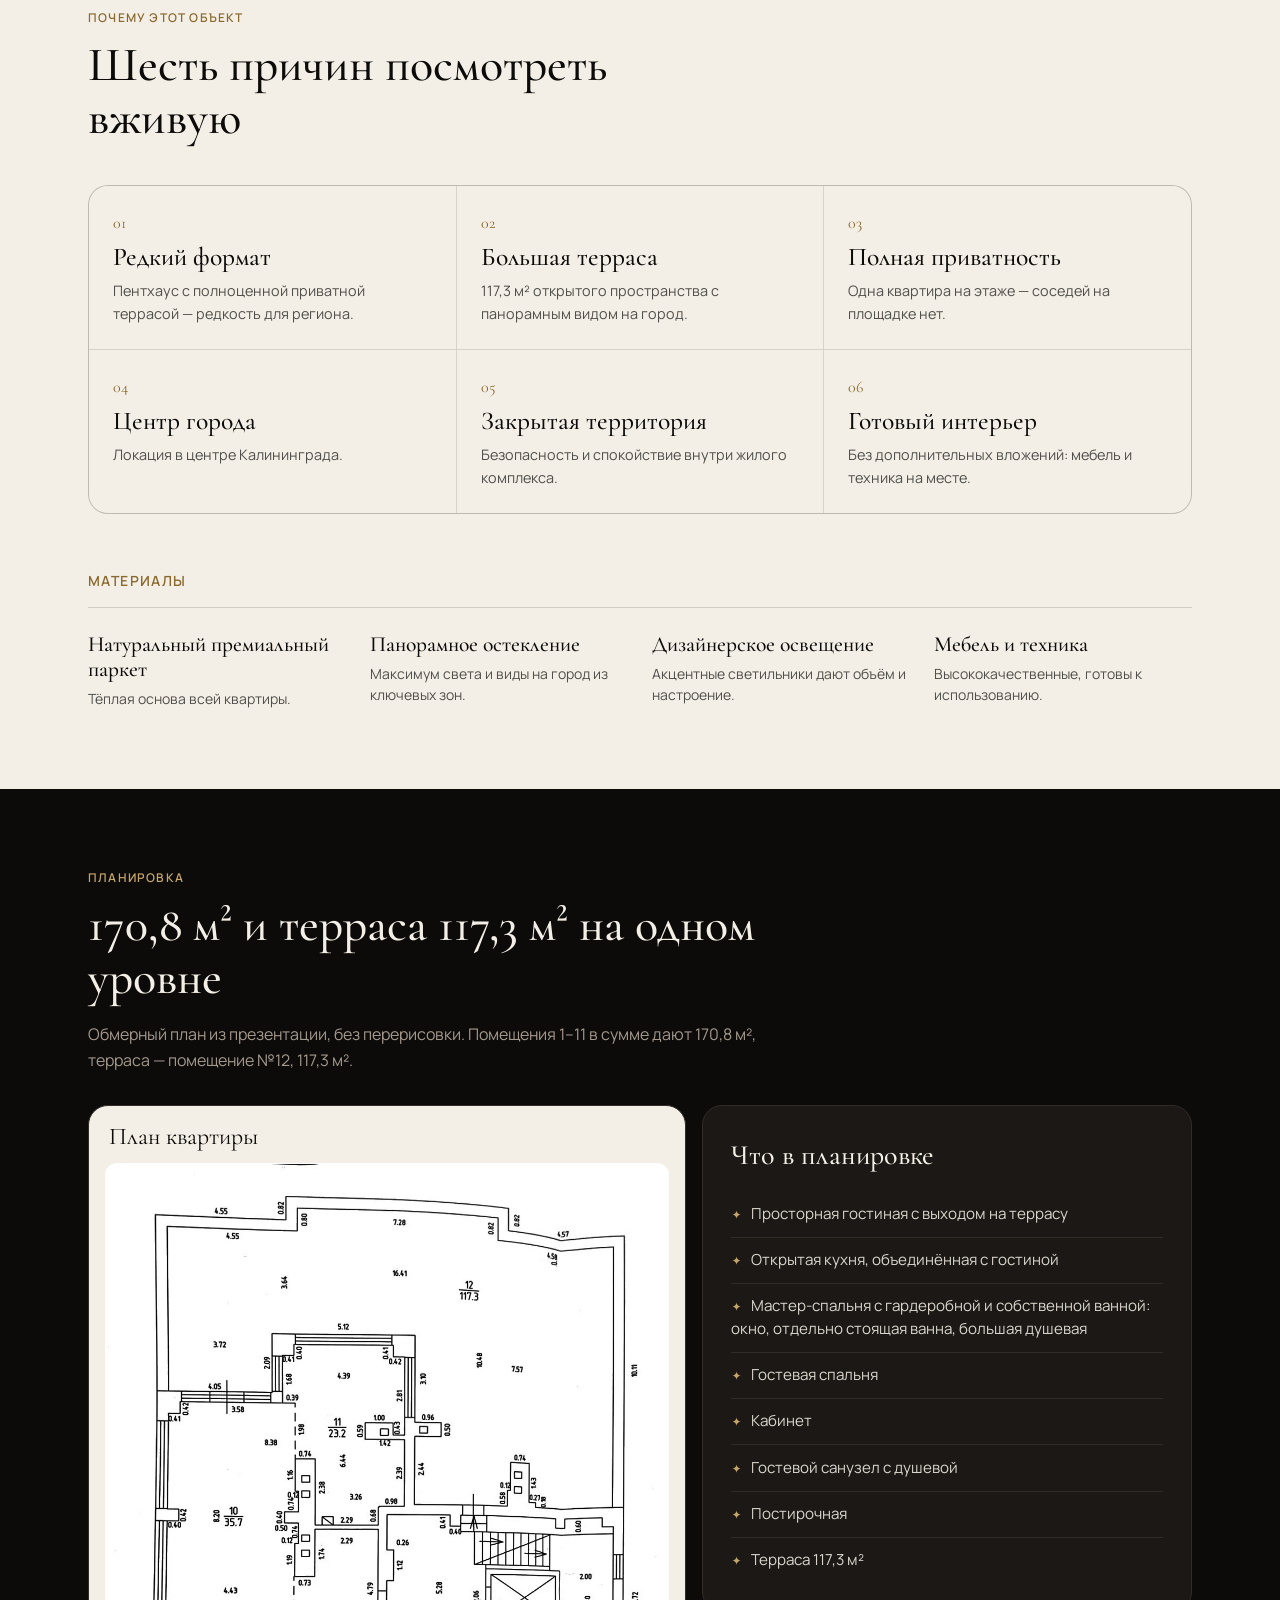
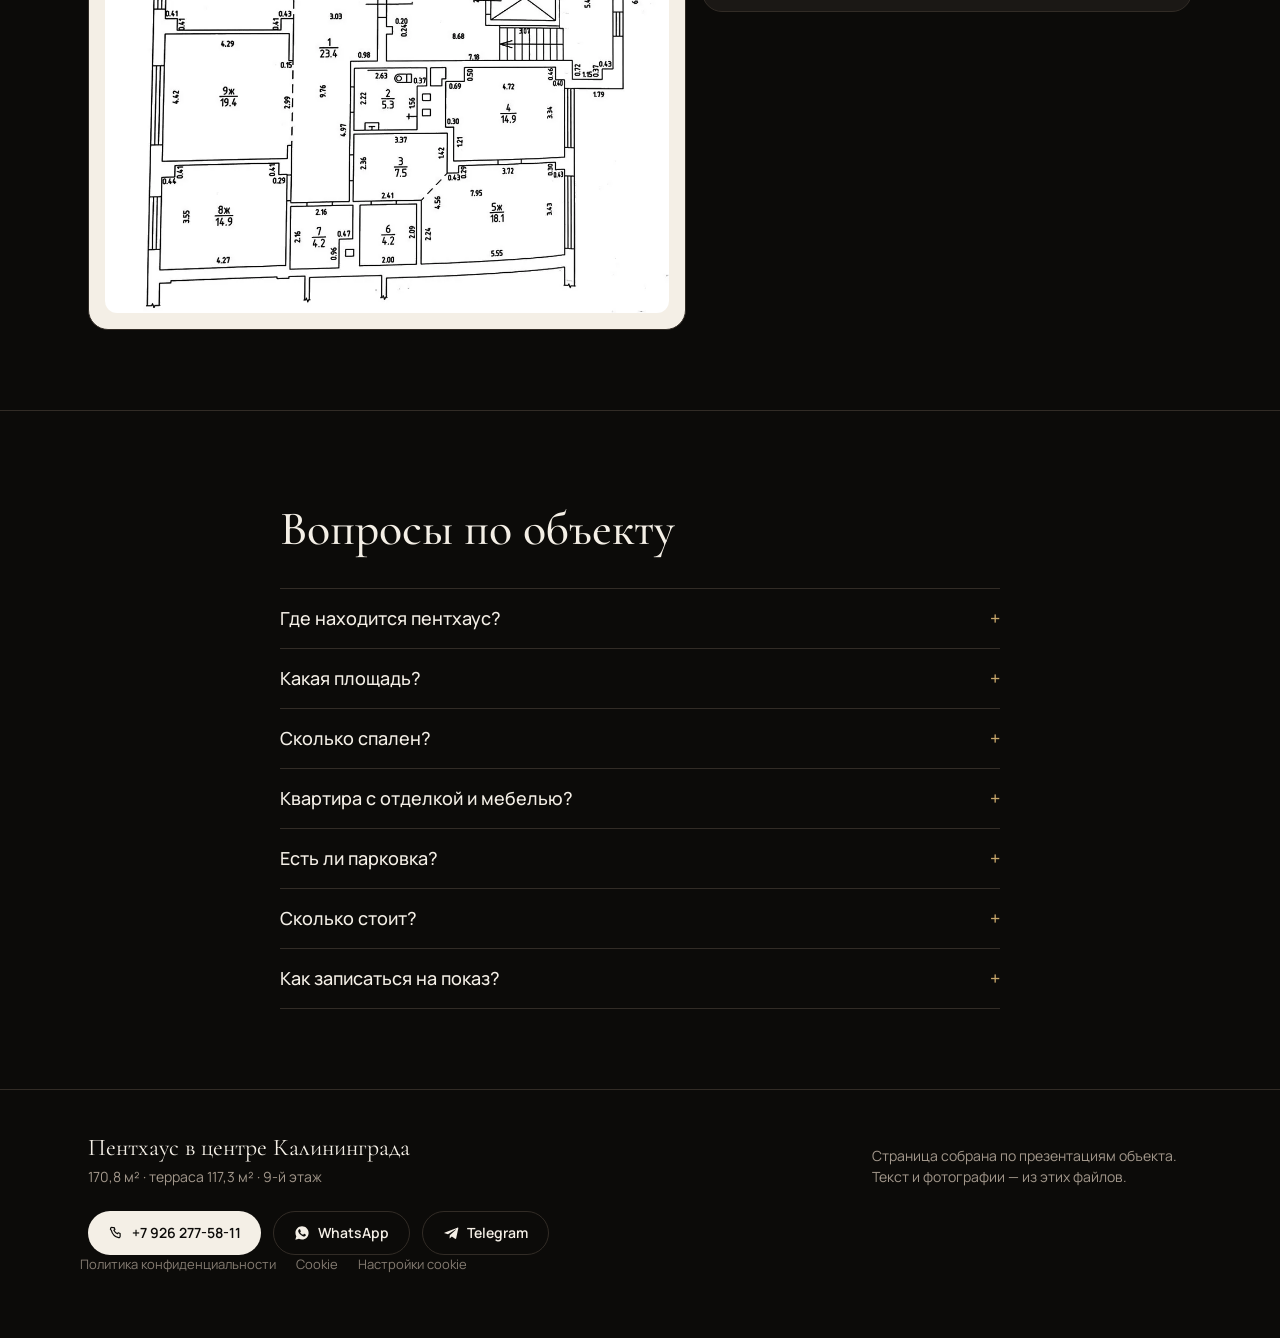
==== commit 3838bdd6: "Cookie banner + Yandex Metrika 113735863 only after consent (shared /cookie_banner.js), footer links" ====
--- a/index.html
+++ b/index.html
@@ -26,6 +26,7 @@
 <link rel="stylesheet" href="https://fonts.googleapis.com/css2?family=Cormorant+Garamond:ital,wght@0,500;0,600;0,700;1,500;1,600&family=Manrope:wght@400;500;600;700&display=swap">
 <link rel="stylesheet" href="assets/styles.css">
 <script type="application/ld+json">{"@context":"https://schema.org","@graph":[{"@type":"RealEstateListing","name":"Пентхаус премиального уровня в центре Калининграда","description":"Пентхаус 170,8 м² с собственной террасой 117,3 м² на последнем, 9-м этаже. Одна квартира на этаже, закрытая территория, готовый интерьер, 3 подземных парковочных места в стоимости.","inLanguage":"ru","url":"https://realtyego.github.io/penthouse-kaliningrad/","image":["https://realtyego.github.io/penthouse-kaliningrad/photos/living-windows.jpg","https://realtyego.github.io/penthouse-kaliningrad/photos/terrace-wide.jpg","https://realtyego.github.io/penthouse-kaliningrad/photos/bath-window.jpg","https://realtyego.github.io/penthouse-kaliningrad/photos/plan.jpg"],"address":{"@type":"PostalAddress","streetAddress":"ул. Салтыкова-Щедрина, д. 2","addressLocality":"Калининград","addressCountry":"RU"},"telephone":"+79262775811"},{"@type":"Apartment","url":"https://realtyego.github.io/penthouse-kaliningrad/","name":"Пентхаус в центре Калининграда","floorSize":{"@type":"QuantitativeValue","value":170.8,"unitCode":"MTK"},"floorLevel":"9","address":{"@type":"PostalAddress","streetAddress":"ул. Салтыкова-Щедрина, д. 2","addressLocality":"Калининград","addressCountry":"RU"},"amenityFeature":[{"@type":"LocationFeatureSpecification","name":"Терраса 117,3 м²","value":true},{"@type":"LocationFeatureSpecification","name":"Открытая кухня-гостиная","value":true},{"@type":"LocationFeatureSpecification","name":"Подземный паркинг, 3 места","value":true},{"@type":"LocationFeatureSpecification","name":"Закрытая территория","value":true},{"@type":"LocationFeatureSpecification","name":"Постирочная","value":true}]}]}</script>
+<link rel="stylesheet" href="https://realtyego.github.io/cookie_banner.css">
 </head>
 <body>
 <header class="topbar"><div class="wrap topbar-in">
@@ -147,11 +148,11 @@
 <footer class="footer"><div class="wrap footer-in">
 <div><p class="footer-title">Пентхаус в центре Калининграда</p><p>170,8 м² · терраса 117,3 м² · 9-й этаж</p></div>
 <p class="footer-note">Страница собрана по презентациям объекта. Текст и фотографии — из этих файлов.</p>
-</div><div class="wrap"><div class="btns"><a href="tel:+79262775811" class="btn btn-ivory"><svg viewBox="0 0 24 24" class="ico" aria-hidden="true" fill="none" stroke="currentColor" stroke-width="1.8"><path stroke-linecap="round" stroke-linejoin="round" d="M7 3.8h2.2l1.2 3-1.6 1a12 12 0 0 0 5.4 5.4l1-1.6 3 1.2V17a2 2 0 0 1-2.2 2A15.2 15.2 0 0 1 5 8a2 2 0 0 1 2-4.2Z"></path></svg>+7 926 277-58-11</a><a href="https://wa.me/79262775811?text=%D0%97%D0%B4%D1%80%D0%B0%D0%B2%D1%81%D1%82%D0%B2%D1%83%D0%B9%D1%82%D0%B5%21%20%D0%98%D0%BD%D1%82%D0%B5%D1%80%D0%B5%D1%81%D1%83%D0%B5%D1%82%20%D0%BF%D0%B5%D0%BD%D1%82%D1%85%D0%B0%D1%83%D1%81%20%D0%B2%20%D1%86%D0%B5%D0%BD%D1%82%D1%80%D0%B5%20%D0%9A%D0%B0%D0%BB%D0%B8%D0%BD%D0%B8%D0%BD%D0%B3%D1%80%D0%B0%D0%B4%D0%B0%2C%20170%2C8%20%D0%BC%C2%B2%20%D1%81%20%D1%82%D0%B5%D1%80%D1%80%D0%B0%D1%81%D0%BE%D0%B9%20117%2C3%20%D0%BC%C2%B2." target="_blank" rel="noopener noreferrer" class="btn btn-line"><svg viewBox="0 0 24 24" class="ico" aria-hidden="true" fill="currentColor"><path d="M12.04 2C6.58 2 2.15 6.4 2.15 11.83c0 1.74.46 3.44 1.33 4.94L2 22l5.39-1.41a10 10 0 0 0 4.65 1.18h.01c5.46 0 9.89-4.4 9.89-9.83C21.94 6.4 17.5 2 12.04 2Zm5.76 13.86c-.24.68-1.4 1.25-1.94 1.33-.5.07-1.12.1-1.81-.11-.41-.13-.95-.31-1.64-.61-2.88-1.25-4.76-4.15-4.9-4.35-.14-.19-1.16-1.54-1.16-2.94s.73-2.08 1-2.37c.26-.28.57-.35.76-.35.19 0 .38 0 .55.01.17.01.41-.07.64.49.24.58.81 2 .88 2.15.07.14.12.32.02.51-.1.2-.15.32-.29.49-.14.17-.3.38-.43.51-.14.14-.29.29-.12.57.16.28.73 1.21 1.57 1.96 1.08.96 1.99 1.26 2.27 1.4.28.14.44.12.6-.07.16-.19.69-.8.87-1.08.18-.27.37-.23.62-.14.25.09 1.6.75 1.87.89.28.14.46.2.53.32.07.12.07.68-.17 1.36Z"></path></svg>WhatsApp</a><a href="https://t.me/+79262775811" target="_blank" rel="noopener noreferrer" class="btn btn-line"><svg viewBox="0 0 24 24" class="ico" aria-hidden="true" fill="currentColor"><path d="M21.6 4.2 2.9 11.1c-1.2.5-1.2 1.1-.2 1.4l4.8 1.5 11.2-7.1c.5-.3 1-.1.6.2l-9.1 8.2-.4 4.7c.5 0 .7-.2 1-.5l2.4-2.3 4.9 3.6c.9.5 1.5.2 1.7-.8l3.1-14.7c.3-1.3-.5-1.9-1.3-1.5Z"></path></svg>Telegram</a></div></div></footer>
+</div><div class="wrap"><div class="btns"><a href="tel:+79262775811" class="btn btn-ivory"><svg viewBox="0 0 24 24" class="ico" aria-hidden="true" fill="none" stroke="currentColor" stroke-width="1.8"><path stroke-linecap="round" stroke-linejoin="round" d="M7 3.8h2.2l1.2 3-1.6 1a12 12 0 0 0 5.4 5.4l1-1.6 3 1.2V17a2 2 0 0 1-2.2 2A15.2 15.2 0 0 1 5 8a2 2 0 0 1 2-4.2Z"></path></svg>+7 926 277-58-11</a><a href="https://wa.me/79262775811?text=%D0%97%D0%B4%D1%80%D0%B0%D0%B2%D1%81%D1%82%D0%B2%D1%83%D0%B9%D1%82%D0%B5%21%20%D0%98%D0%BD%D1%82%D0%B5%D1%80%D0%B5%D1%81%D1%83%D0%B5%D1%82%20%D0%BF%D0%B5%D0%BD%D1%82%D1%85%D0%B0%D1%83%D1%81%20%D0%B2%20%D1%86%D0%B5%D0%BD%D1%82%D1%80%D0%B5%20%D0%9A%D0%B0%D0%BB%D0%B8%D0%BD%D0%B8%D0%BD%D0%B3%D1%80%D0%B0%D0%B4%D0%B0%2C%20170%2C8%20%D0%BC%C2%B2%20%D1%81%20%D1%82%D0%B5%D1%80%D1%80%D0%B0%D1%81%D0%BE%D0%B9%20117%2C3%20%D0%BC%C2%B2." target="_blank" rel="noopener noreferrer" class="btn btn-line"><svg viewBox="0 0 24 24" class="ico" aria-hidden="true" fill="currentColor"><path d="M12.04 2C6.58 2 2.15 6.4 2.15 11.83c0 1.74.46 3.44 1.33 4.94L2 22l5.39-1.41a10 10 0 0 0 4.65 1.18h.01c5.46 0 9.89-4.4 9.89-9.83C21.94 6.4 17.5 2 12.04 2Zm5.76 13.86c-.24.68-1.4 1.25-1.94 1.33-.5.07-1.12.1-1.81-.11-.41-.13-.95-.31-1.64-.61-2.88-1.25-4.76-4.15-4.9-4.35-.14-.19-1.16-1.54-1.16-2.94s.73-2.08 1-2.37c.26-.28.57-.35.76-.35.19 0 .38 0 .55.01.17.01.41-.07.64.49.24.58.81 2 .88 2.15.07.14.12.32.02.51-.1.2-.15.32-.29.49-.14.17-.3.38-.43.51-.14.14-.29.29-.12.57.16.28.73 1.21 1.57 1.96 1.08.96 1.99 1.26 2.27 1.4.28.14.44.12.6-.07.16-.19.69-.8.87-1.08.18-.27.37-.23.62-.14.25.09 1.6.75 1.87.89.28.14.46.2.53.32.07.12.07.68-.17 1.36Z"></path></svg>WhatsApp</a><a href="https://t.me/+79262775811" target="_blank" rel="noopener noreferrer" class="btn btn-line"><svg viewBox="0 0 24 24" class="ico" aria-hidden="true" fill="currentColor"><path d="M21.6 4.2 2.9 11.1c-1.2.5-1.2 1.1-.2 1.4l4.8 1.5 11.2-7.1c.5-.3 1-.1.6.2l-9.1 8.2-.4 4.7c.5 0 .7-.2 1-.5l2.4-2.3 4.9 3.6c.9.5 1.5.2 1.7-.8l3.1-14.7c.3-1.3-.5-1.9-1.3-1.5Z"></path></svg>Telegram</a></div></div><div class="cc-footer-links" style="max-width:72rem;margin:0 auto;padding:0 1rem 1.5rem;display:flex;flex-wrap:wrap;gap:.5rem 1.25rem;font-size:.8125rem;opacity:.8"><a href="https://realtyego.github.io/privacy/" style="color:inherit">Политика конфиденциальности</a><a href="https://realtyego.github.io/cookies/" style="color:inherit">Cookie</a><a href="#" data-cookie-settings style="color:inherit">Настройки cookie</a></div></footer>
 
 <div class="mobilebar"><a href="tel:+79262775811">Звонок</a><a href="https://wa.me/79262775811?text=%D0%97%D0%B4%D1%80%D0%B0%D0%B2%D1%81%D1%82%D0%B2%D1%83%D0%B9%D1%82%D0%B5%21%20%D0%98%D0%BD%D1%82%D0%B5%D1%80%D0%B5%D1%81%D1%83%D0%B5%D1%82%20%D0%BF%D0%B5%D0%BD%D1%82%D1%85%D0%B0%D1%83%D1%81%20%D0%B2%20%D1%86%D0%B5%D0%BD%D1%82%D1%80%D0%B5%20%D0%9A%D0%B0%D0%BB%D0%B8%D0%BD%D0%B8%D0%BD%D0%B3%D1%80%D0%B0%D0%B4%D0%B0%2C%20170%2C8%20%D0%BC%C2%B2%20%D1%81%20%D1%82%D0%B5%D1%80%D1%80%D0%B0%D1%81%D0%BE%D0%B9%20117%2C3%20%D0%BC%C2%B2." target="_blank" rel="noopener noreferrer">WhatsApp</a><a href="https://t.me/+79262775811" target="_blank" rel="noopener noreferrer">Telegram</a></div>
 
 <div class="lightbox" id="lb" hidden><button type="button" class="lb-close" aria-label="Закрыть">×</button><button type="button" class="lb-prev" aria-label="Назад">‹</button><img alt=""><button type="button" class="lb-next" aria-label="Вперёд">›</button></div>
 <script src="assets/app.js" defer></script>
-</body>
+<script src="https://realtyego.github.io/cookie_banner.js" defer></script></body>
 </html>
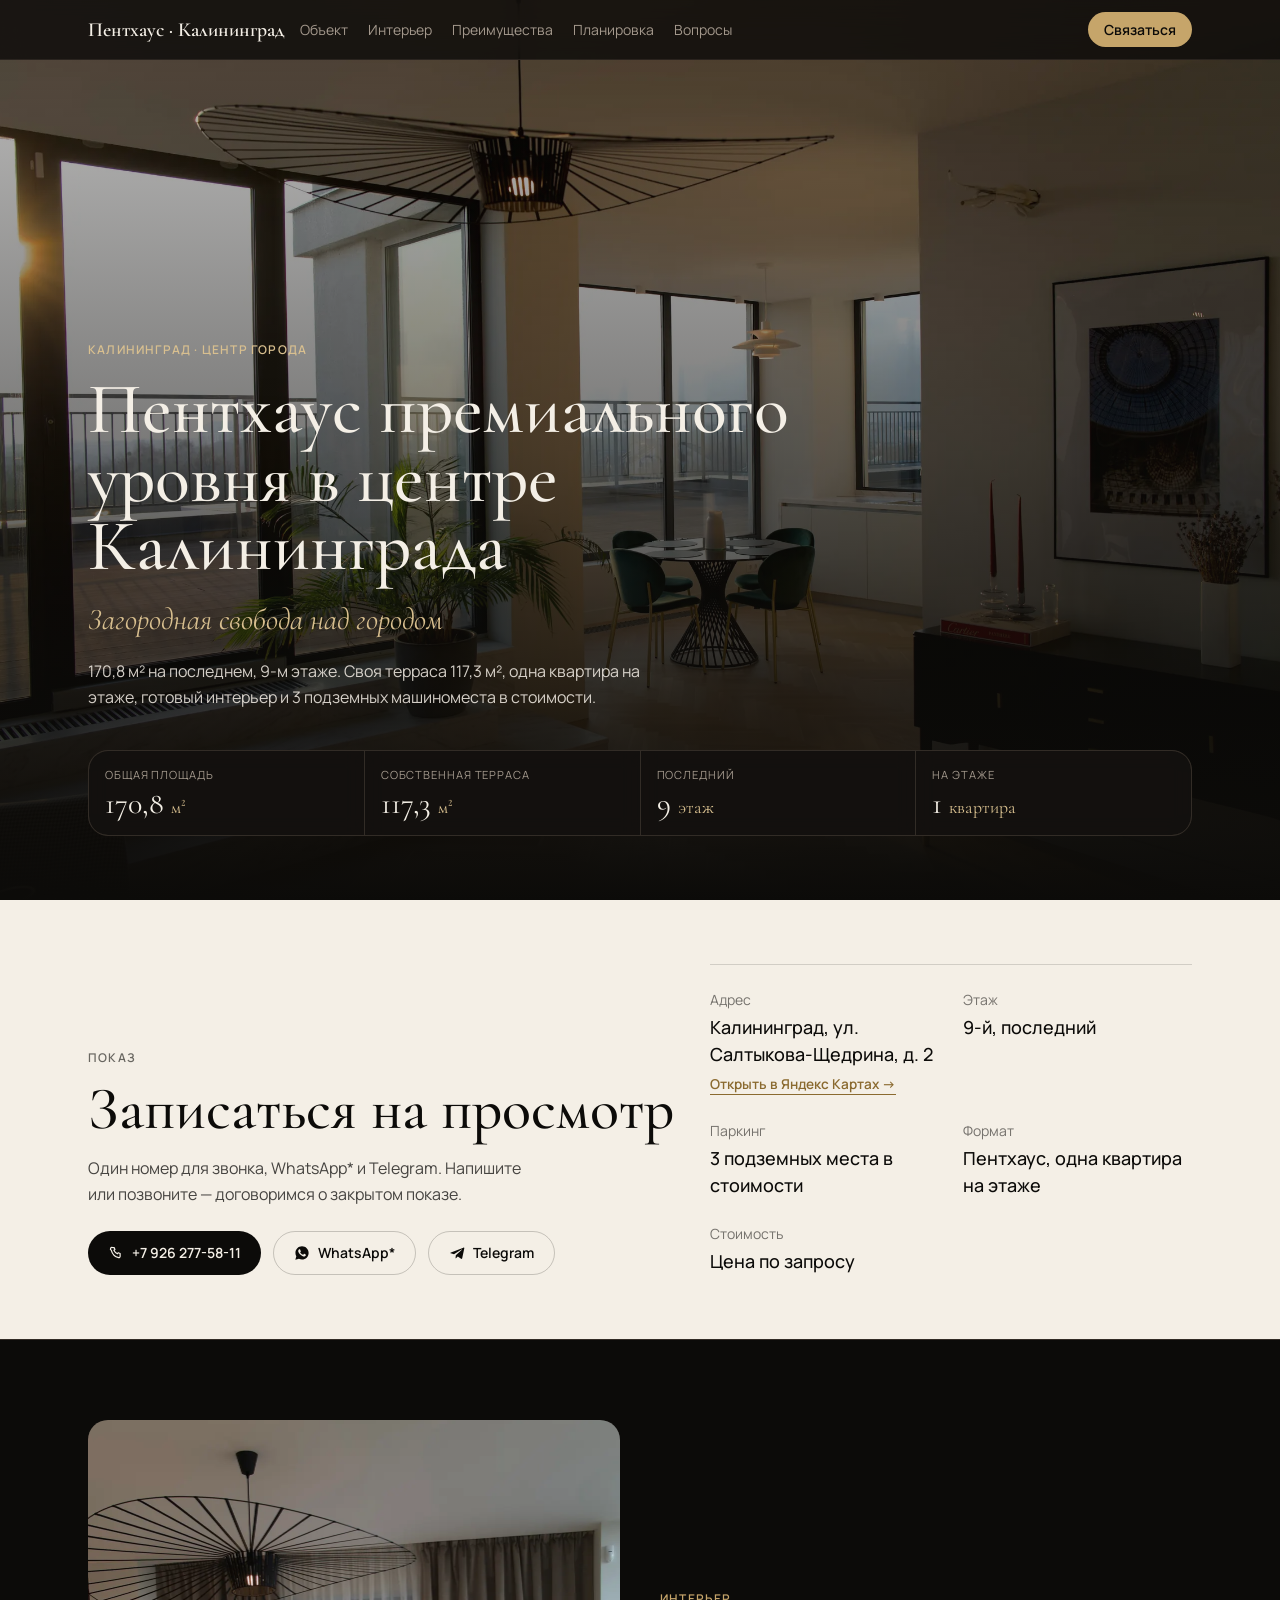
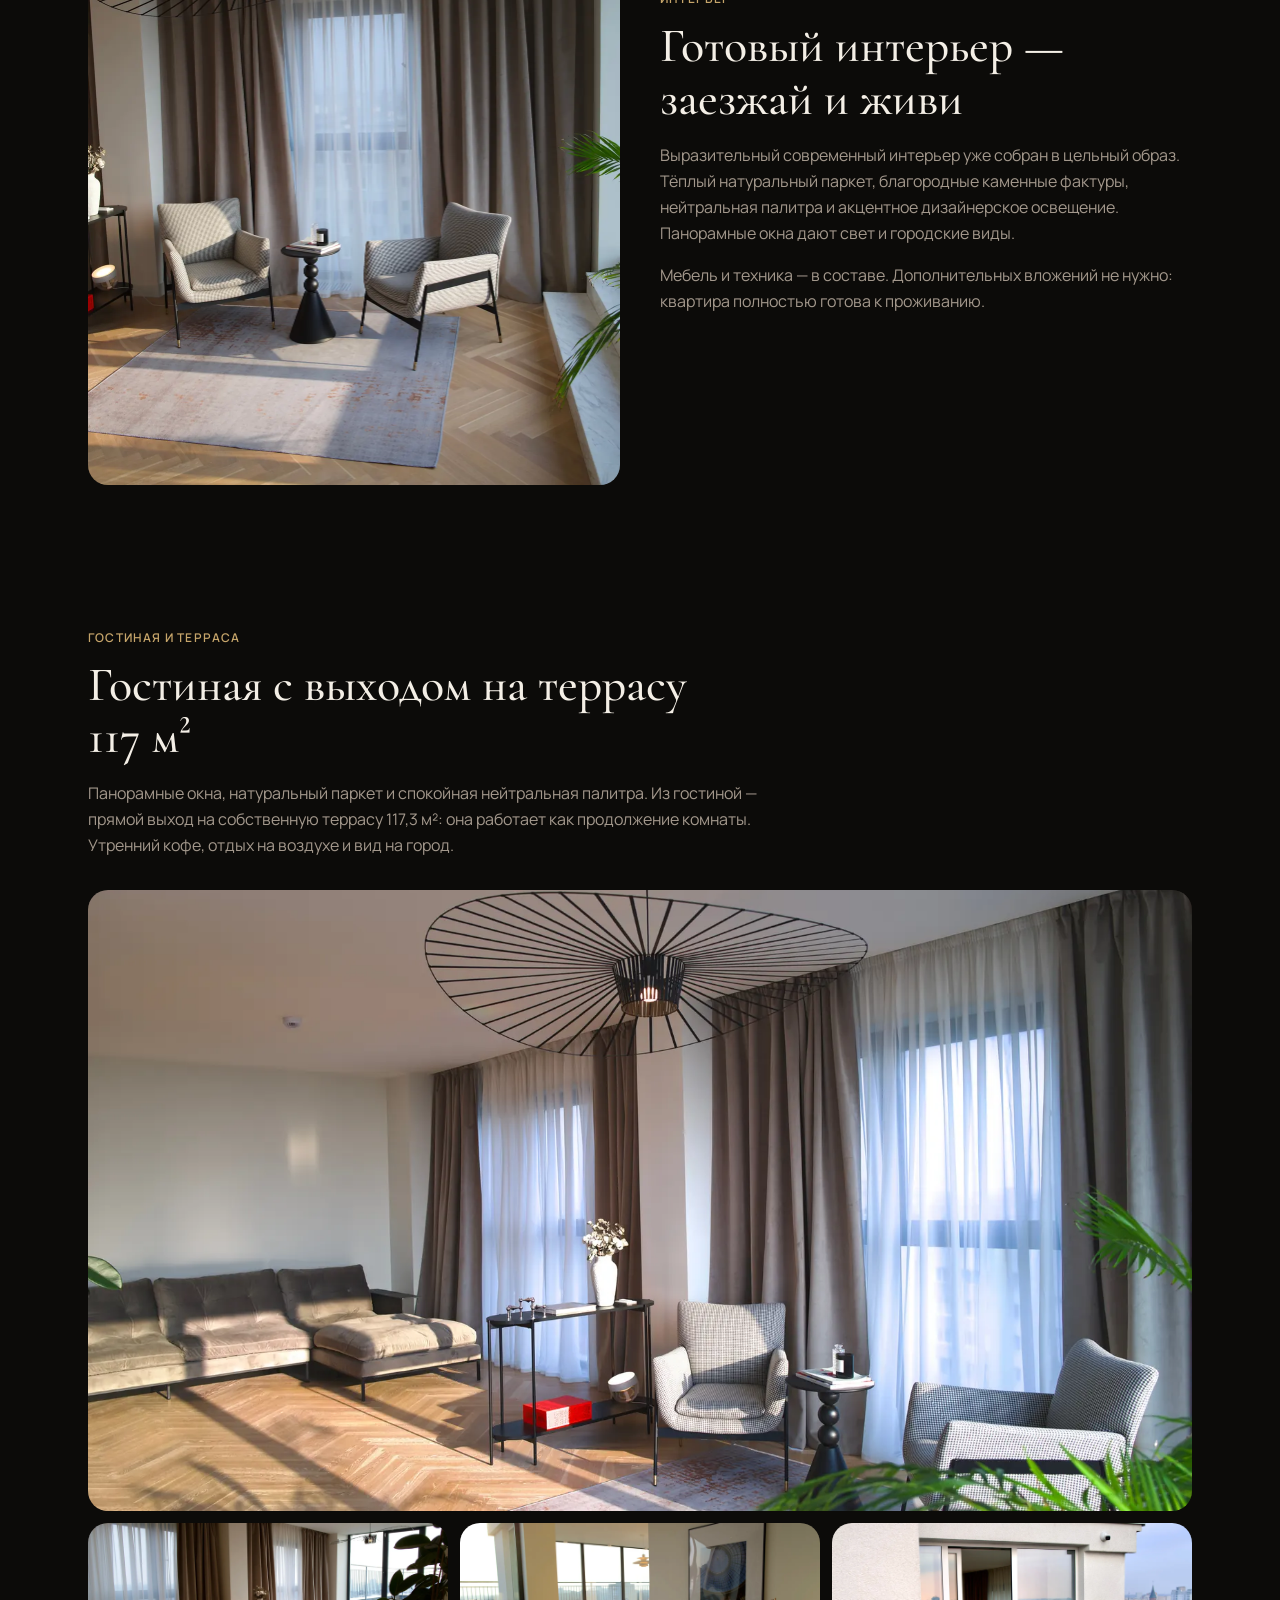
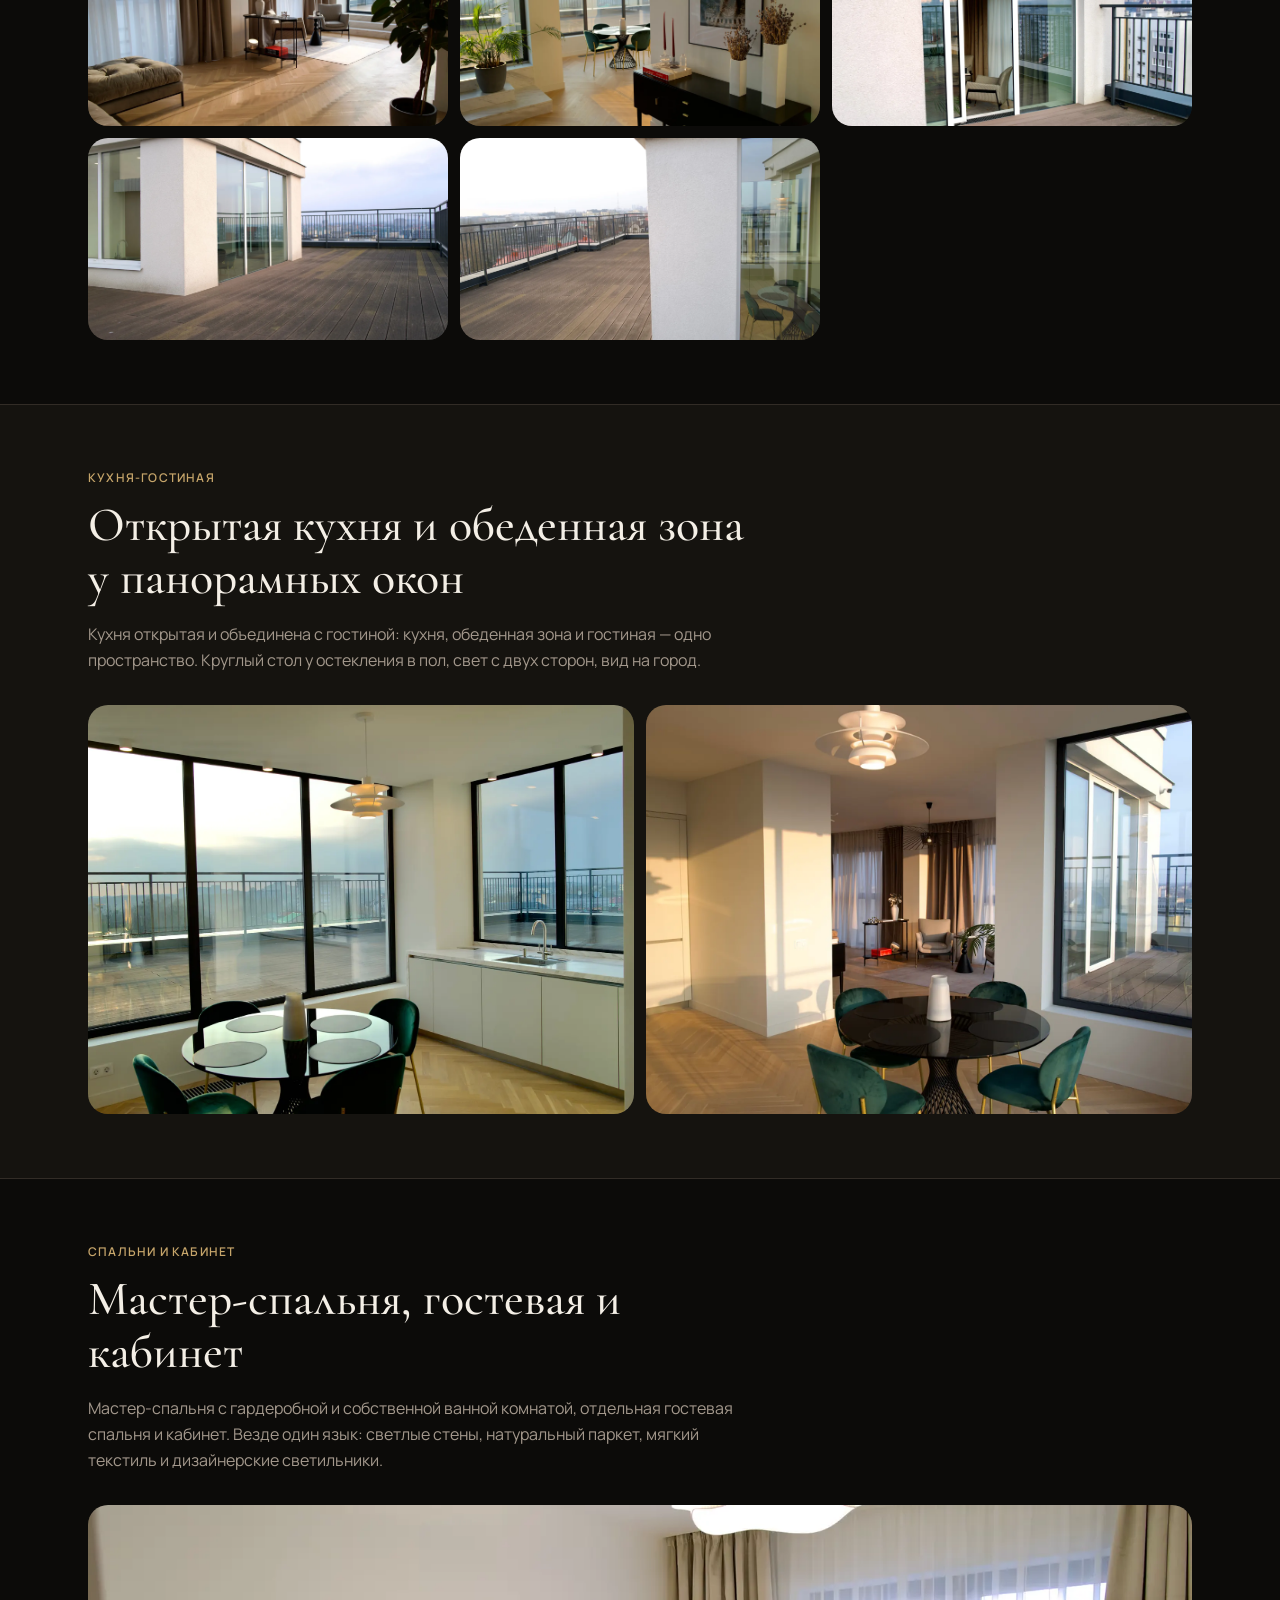
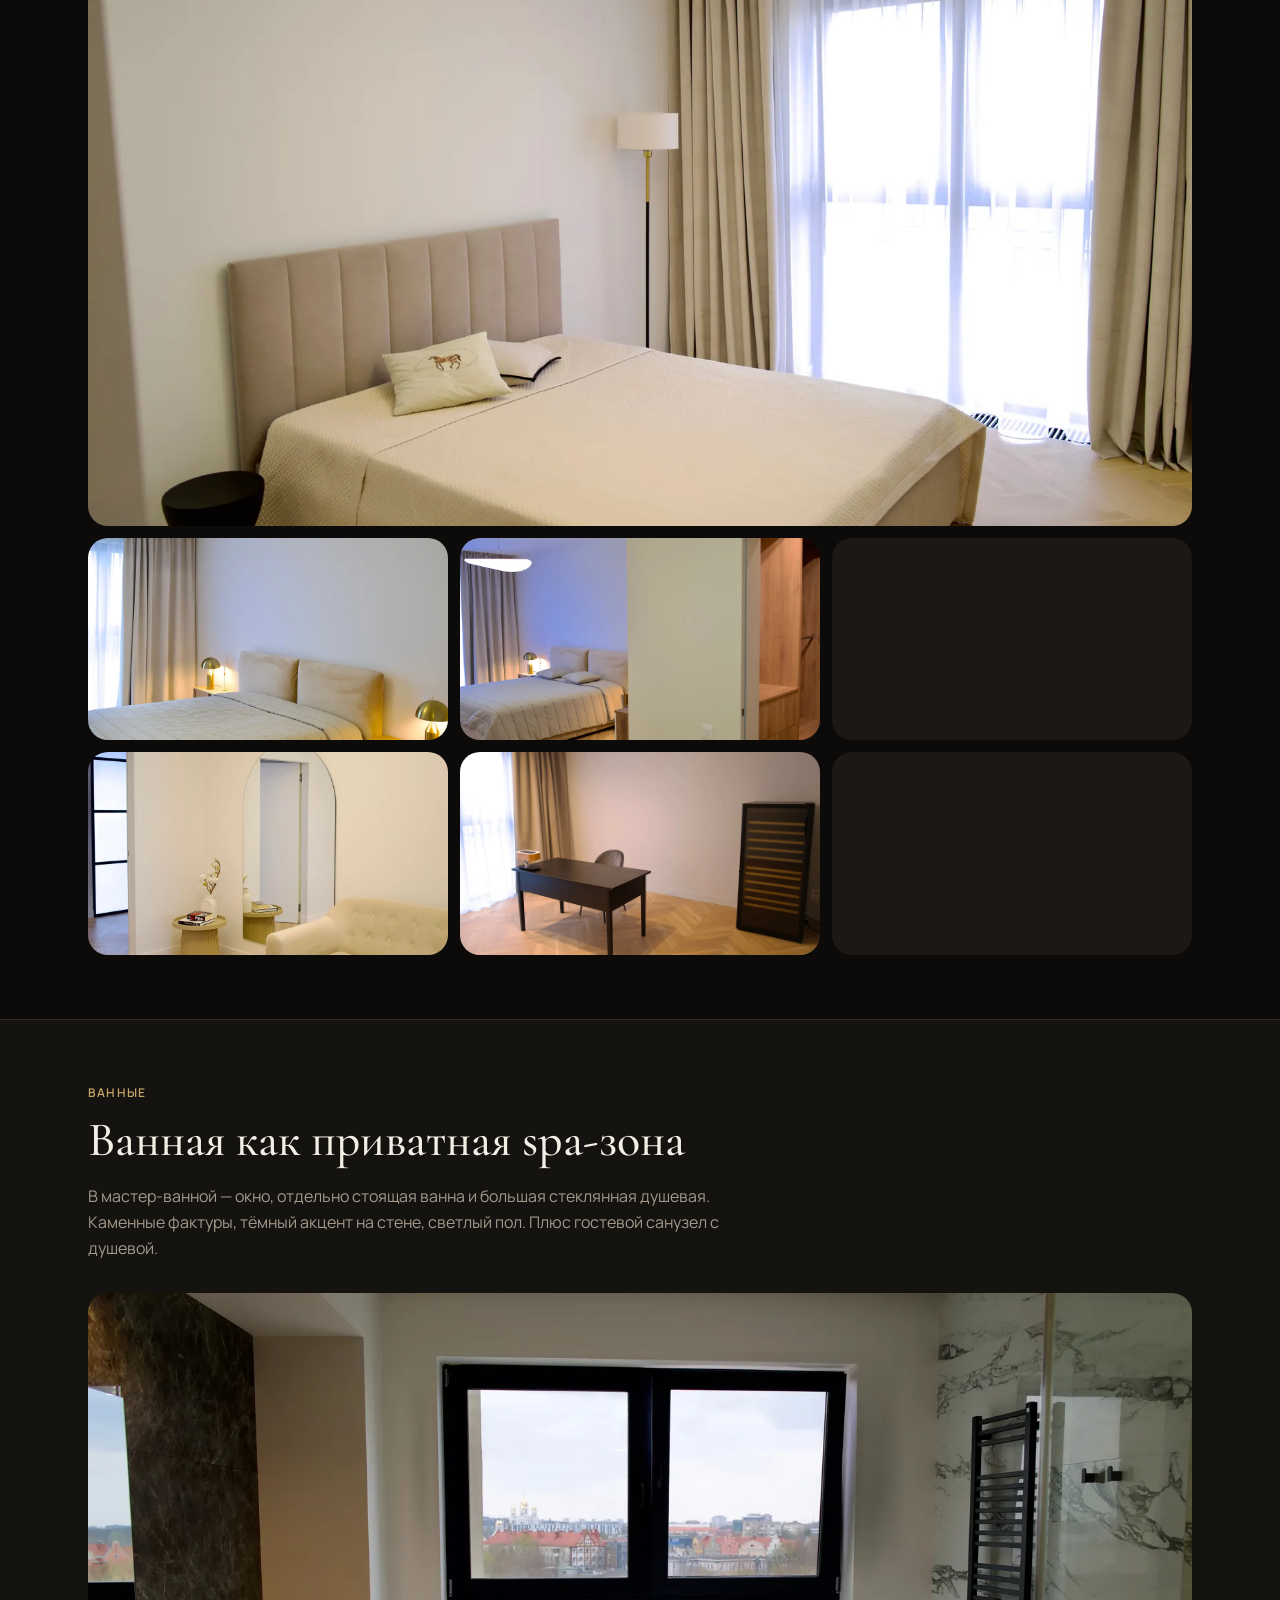
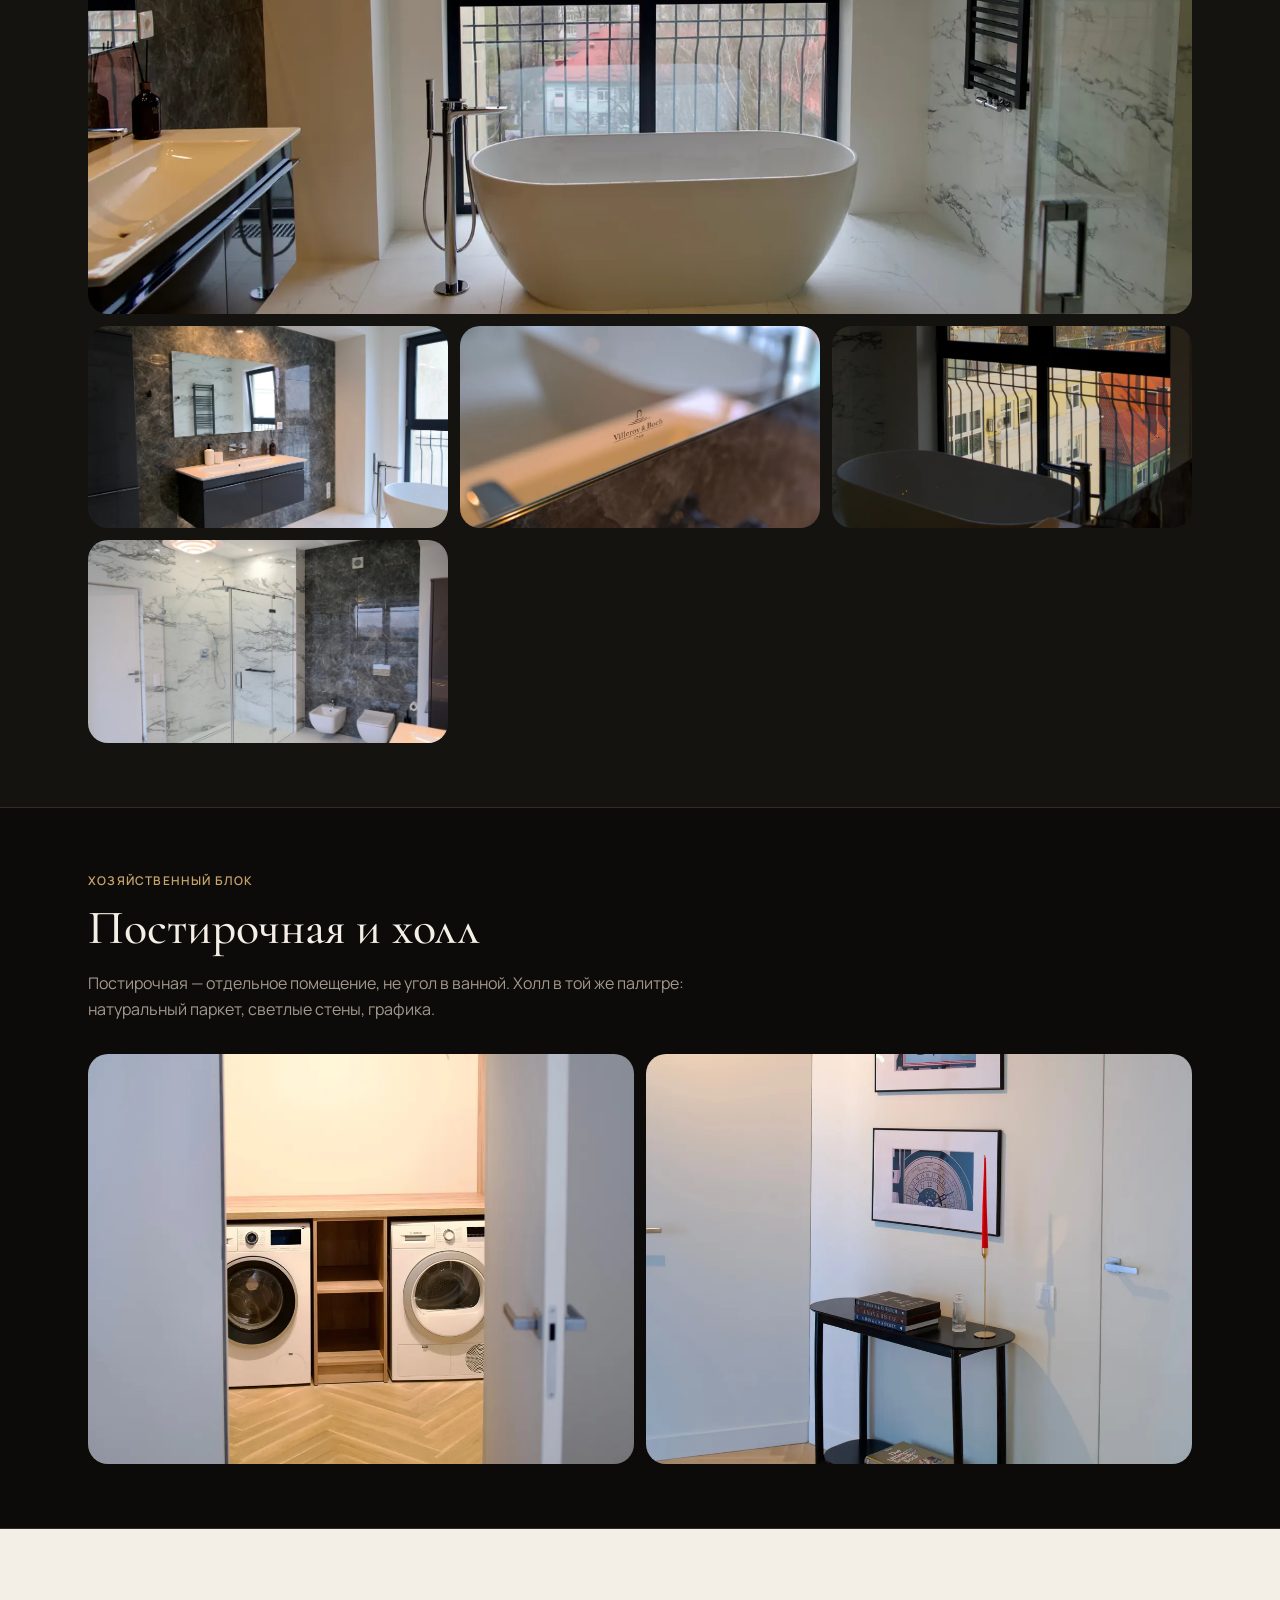
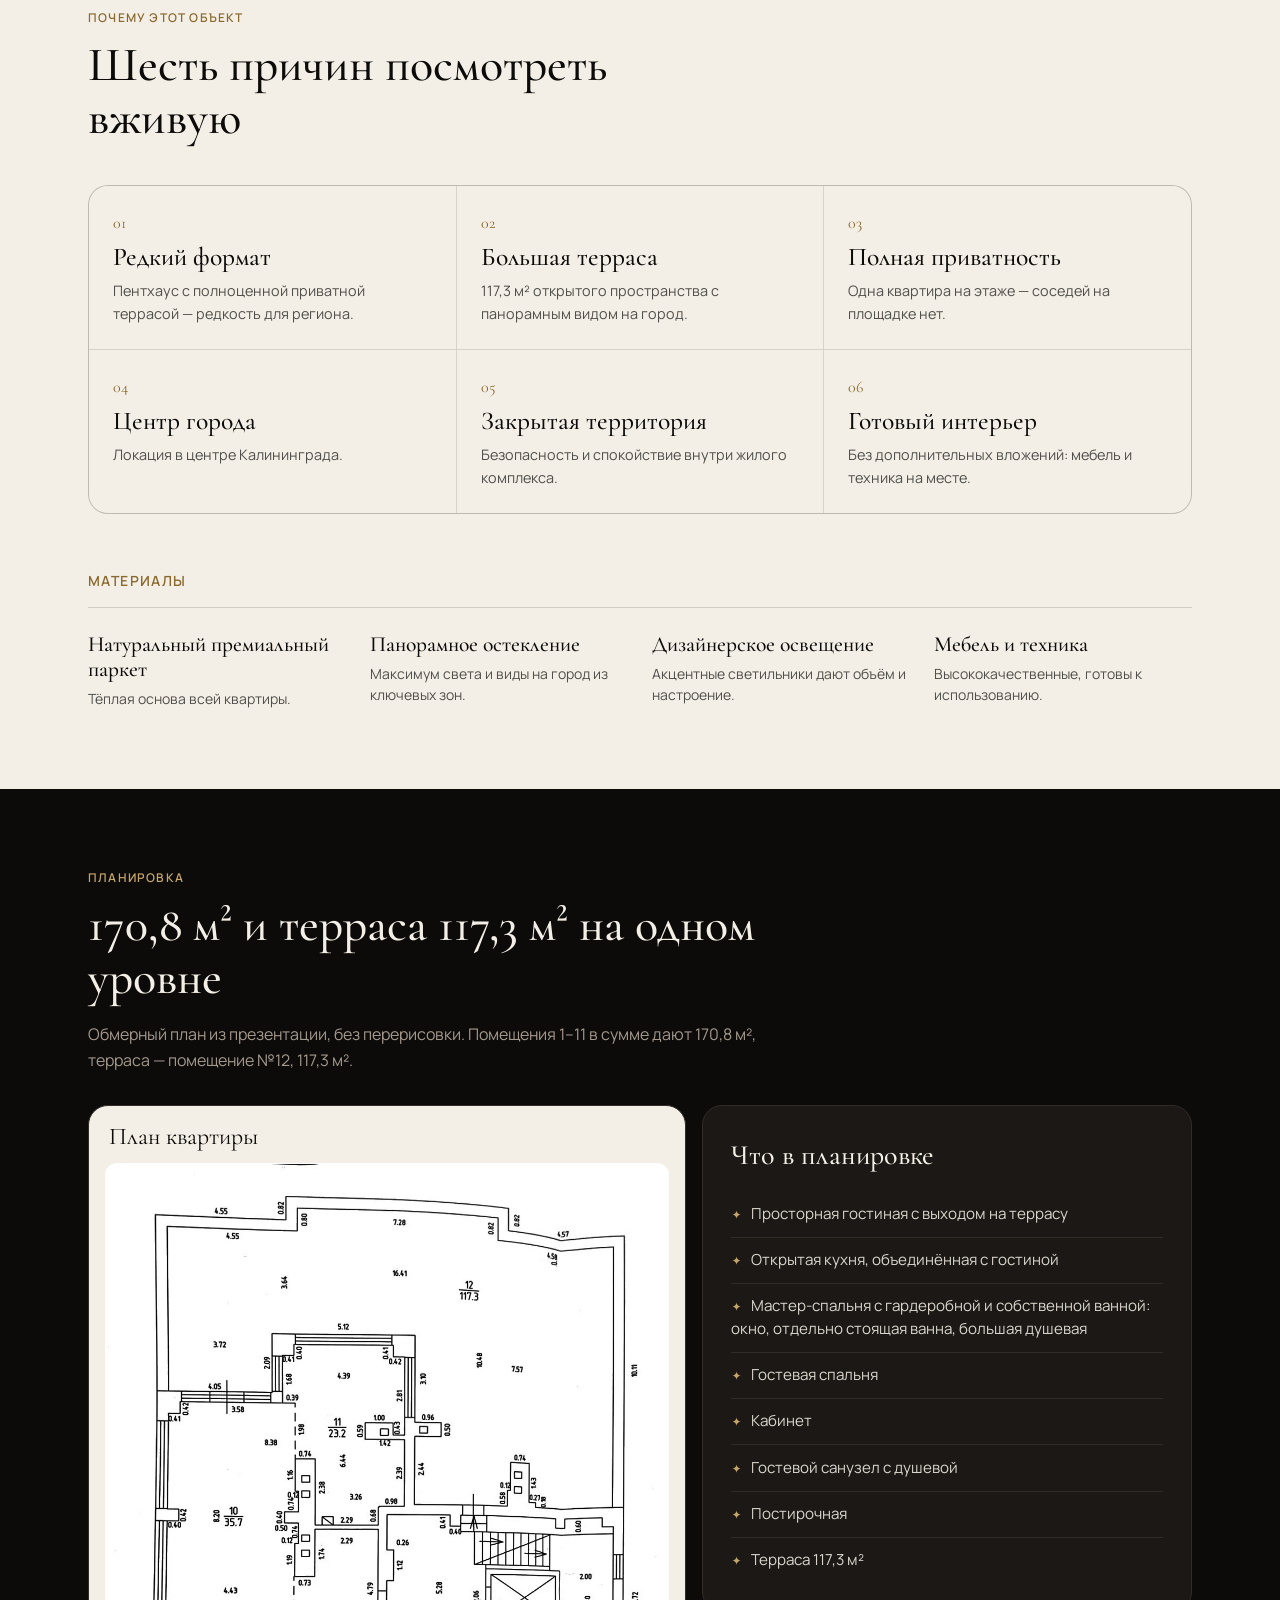
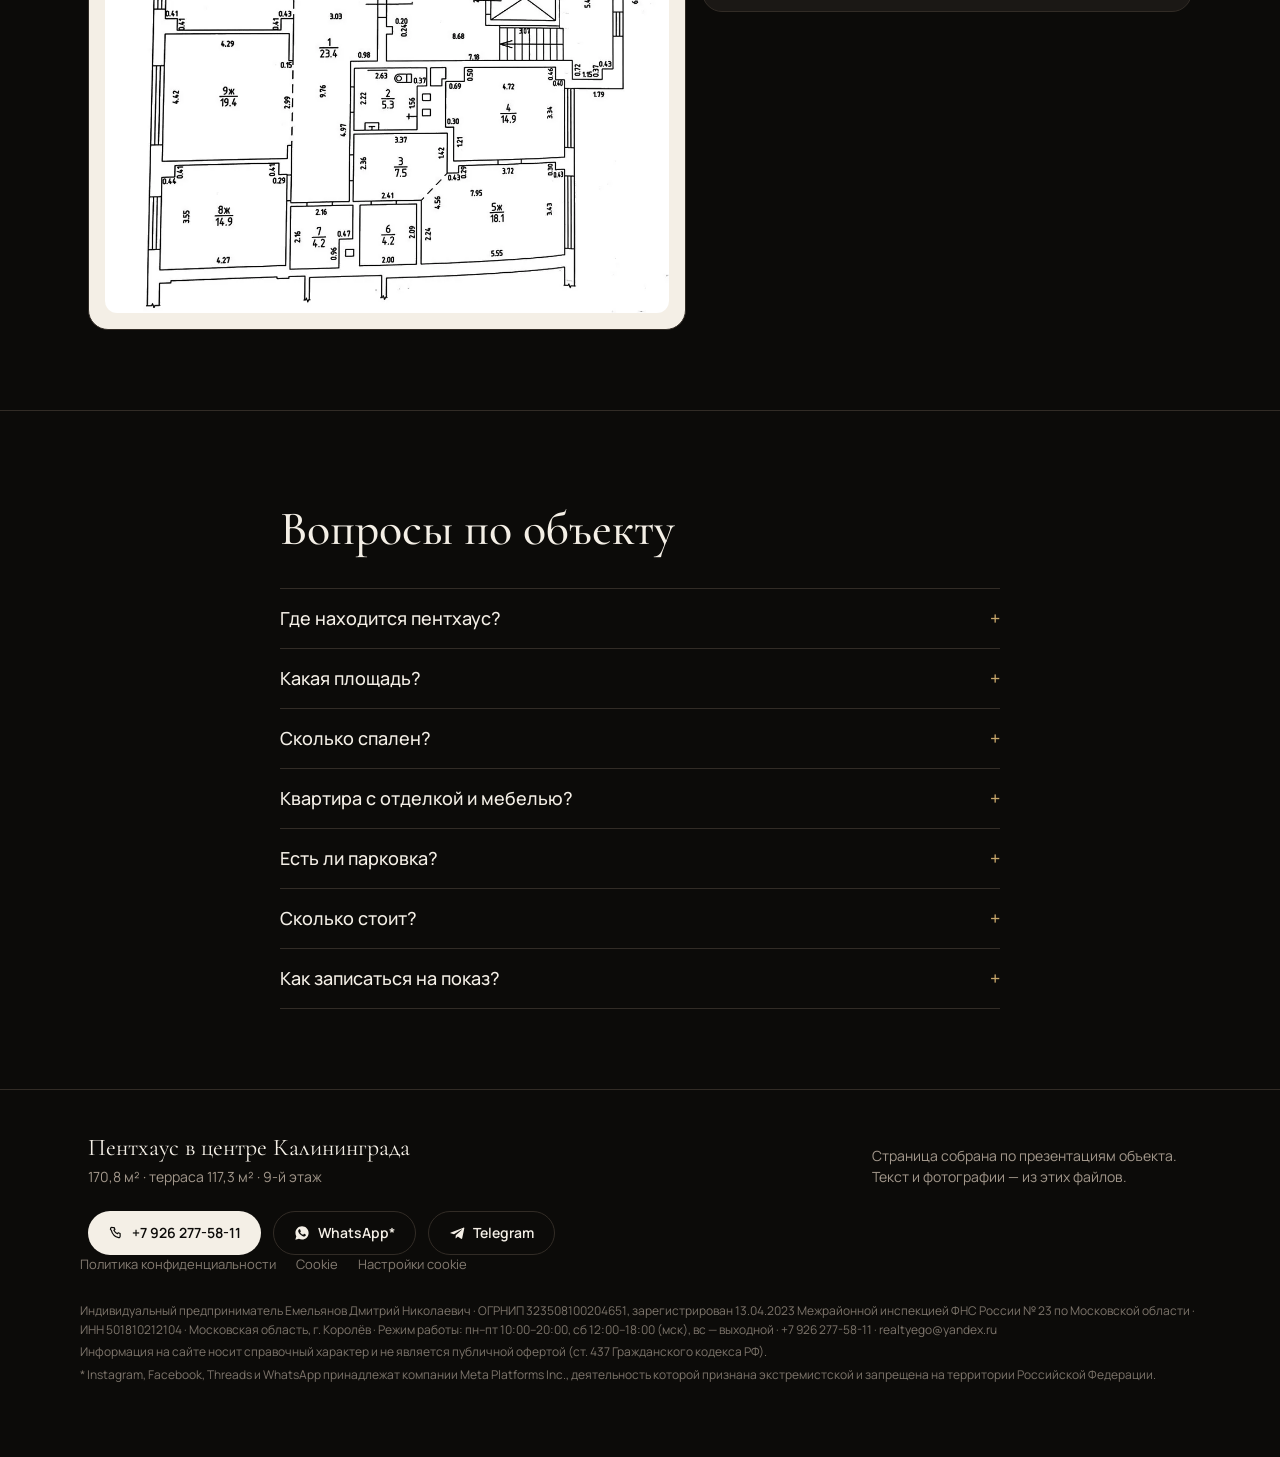
==== commit 88a61ca2: "Footer: IP requisites, no-offer note, Meta* footnote; WhatsApp* labels" ====
--- a/index.html
+++ b/index.html
@@ -57,8 +57,8 @@
 <div>
 <p class="eyebrow dark">Показ</p>
 <h2 class="h2 big">Записаться на просмотр</h2>
-<p class="contact-text">Один номер для звонка, WhatsApp и Telegram. Напишите или позвоните — договоримся о закрытом показе.</p>
-<div class="btns"><a href="tel:+79262775811" class="btn btn-solid"><svg viewBox="0 0 24 24" class="ico" aria-hidden="true" fill="none" stroke="currentColor" stroke-width="1.8"><path stroke-linecap="round" stroke-linejoin="round" d="M7 3.8h2.2l1.2 3-1.6 1a12 12 0 0 0 5.4 5.4l1-1.6 3 1.2V17a2 2 0 0 1-2.2 2A15.2 15.2 0 0 1 5 8a2 2 0 0 1 2-4.2Z"></path></svg>+7 926 277-58-11</a><a href="https://wa.me/79262775811?text=%D0%97%D0%B4%D1%80%D0%B0%D0%B2%D1%81%D1%82%D0%B2%D1%83%D0%B9%D1%82%D0%B5%21%20%D0%98%D0%BD%D1%82%D0%B5%D1%80%D0%B5%D1%81%D1%83%D0%B5%D1%82%20%D0%BF%D0%B5%D0%BD%D1%82%D1%85%D0%B0%D1%83%D1%81%20%D0%B2%20%D1%86%D0%B5%D0%BD%D1%82%D1%80%D0%B5%20%D0%9A%D0%B0%D0%BB%D0%B8%D0%BD%D0%B8%D0%BD%D0%B3%D1%80%D0%B0%D0%B4%D0%B0%2C%20170%2C8%20%D0%BC%C2%B2%20%D1%81%20%D1%82%D0%B5%D1%80%D1%80%D0%B0%D1%81%D0%BE%D0%B9%20117%2C3%20%D0%BC%C2%B2." target="_blank" rel="noopener noreferrer" class="btn btn-line-dark"><svg viewBox="0 0 24 24" class="ico" aria-hidden="true" fill="currentColor"><path d="M12.04 2C6.58 2 2.15 6.4 2.15 11.83c0 1.74.46 3.44 1.33 4.94L2 22l5.39-1.41a10 10 0 0 0 4.65 1.18h.01c5.46 0 9.89-4.4 9.89-9.83C21.94 6.4 17.5 2 12.04 2Zm5.76 13.86c-.24.68-1.4 1.25-1.94 1.33-.5.07-1.12.1-1.81-.11-.41-.13-.95-.31-1.64-.61-2.88-1.25-4.76-4.15-4.9-4.35-.14-.19-1.16-1.54-1.16-2.94s.73-2.08 1-2.37c.26-.28.57-.35.76-.35.19 0 .38 0 .55.01.17.01.41-.07.64.49.24.58.81 2 .88 2.15.07.14.12.32.02.51-.1.2-.15.32-.29.49-.14.17-.3.38-.43.51-.14.14-.29.29-.12.57.16.28.73 1.21 1.57 1.96 1.08.96 1.99 1.26 2.27 1.4.28.14.44.12.6-.07.16-.19.69-.8.87-1.08.18-.27.37-.23.62-.14.25.09 1.6.75 1.87.89.28.14.46.2.53.32.07.12.07.68-.17 1.36Z"></path></svg>WhatsApp</a><a href="https://t.me/+79262775811" target="_blank" rel="noopener noreferrer" class="btn btn-line-dark"><svg viewBox="0 0 24 24" class="ico" aria-hidden="true" fill="currentColor"><path d="M21.6 4.2 2.9 11.1c-1.2.5-1.2 1.1-.2 1.4l4.8 1.5 11.2-7.1c.5-.3 1-.1.6.2l-9.1 8.2-.4 4.7c.5 0 .7-.2 1-.5l2.4-2.3 4.9 3.6c.9.5 1.5.2 1.7-.8l3.1-14.7c.3-1.3-.5-1.9-1.3-1.5Z"></path></svg>Telegram</a></div>
+<p class="contact-text">Один номер для звонка, WhatsApp* и Telegram. Напишите или позвоните — договоримся о закрытом показе.</p>
+<div class="btns"><a href="tel:+79262775811" class="btn btn-solid"><svg viewBox="0 0 24 24" class="ico" aria-hidden="true" fill="none" stroke="currentColor" stroke-width="1.8"><path stroke-linecap="round" stroke-linejoin="round" d="M7 3.8h2.2l1.2 3-1.6 1a12 12 0 0 0 5.4 5.4l1-1.6 3 1.2V17a2 2 0 0 1-2.2 2A15.2 15.2 0 0 1 5 8a2 2 0 0 1 2-4.2Z"></path></svg>+7 926 277-58-11</a><a href="https://wa.me/79262775811?text=%D0%97%D0%B4%D1%80%D0%B0%D0%B2%D1%81%D1%82%D0%B2%D1%83%D0%B9%D1%82%D0%B5%21%20%D0%98%D0%BD%D1%82%D0%B5%D1%80%D0%B5%D1%81%D1%83%D0%B5%D1%82%20%D0%BF%D0%B5%D0%BD%D1%82%D1%85%D0%B0%D1%83%D1%81%20%D0%B2%20%D1%86%D0%B5%D0%BD%D1%82%D1%80%D0%B5%20%D0%9A%D0%B0%D0%BB%D0%B8%D0%BD%D0%B8%D0%BD%D0%B3%D1%80%D0%B0%D0%B4%D0%B0%2C%20170%2C8%20%D0%BC%C2%B2%20%D1%81%20%D1%82%D0%B5%D1%80%D1%80%D0%B0%D1%81%D0%BE%D0%B9%20117%2C3%20%D0%BC%C2%B2." target="_blank" rel="noopener noreferrer" class="btn btn-line-dark"><svg viewBox="0 0 24 24" class="ico" aria-hidden="true" fill="currentColor"><path d="M12.04 2C6.58 2 2.15 6.4 2.15 11.83c0 1.74.46 3.44 1.33 4.94L2 22l5.39-1.41a10 10 0 0 0 4.65 1.18h.01c5.46 0 9.89-4.4 9.89-9.83C21.94 6.4 17.5 2 12.04 2Zm5.76 13.86c-.24.68-1.4 1.25-1.94 1.33-.5.07-1.12.1-1.81-.11-.41-.13-.95-.31-1.64-.61-2.88-1.25-4.76-4.15-4.9-4.35-.14-.19-1.16-1.54-1.16-2.94s.73-2.08 1-2.37c.26-.28.57-.35.76-.35.19 0 .38 0 .55.01.17.01.41-.07.64.49.24.58.81 2 .88 2.15.07.14.12.32.02.51-.1.2-.15.32-.29.49-.14.17-.3.38-.43.51-.14.14-.29.29-.12.57.16.28.73 1.21 1.57 1.96 1.08.96 1.99 1.26 2.27 1.4.28.14.44.12.6-.07.16-.19.69-.8.87-1.08.18-.27.37-.23.62-.14.25.09 1.6.75 1.87.89.28.14.46.2.53.32.07.12.07.68-.17 1.36Z"></path></svg>WhatsApp*</a><a href="https://t.me/+79262775811" target="_blank" rel="noopener noreferrer" class="btn btn-line-dark"><svg viewBox="0 0 24 24" class="ico" aria-hidden="true" fill="currentColor"><path d="M21.6 4.2 2.9 11.1c-1.2.5-1.2 1.1-.2 1.4l4.8 1.5 11.2-7.1c.5-.3 1-.1.6.2l-9.1 8.2-.4 4.7c.5 0 .7-.2 1-.5l2.4-2.3 4.9 3.6c.9.5 1.5.2 1.7-.8l3.1-14.7c.3-1.3-.5-1.9-1.3-1.5Z"></path></svg>Telegram</a></div>
 </div>
 <dl class="facts">
 <div><dt>Адрес</dt><dd>Калининград, ул. Салтыкова-Щедрина, д. 2<br><a class="maplink" href="https://yandex.ru/maps/?text=%D0%9A%D0%B0%D0%BB%D0%B8%D0%BD%D0%B8%D0%BD%D0%B3%D1%80%D0%B0%D0%B4%2C%20%D1%83%D0%BB.%20%D0%A1%D0%B0%D0%BB%D1%82%D1%8B%D0%BA%D0%BE%D0%B2%D0%B0-%D0%A9%D0%B5%D0%B4%D1%80%D0%B8%D0%BD%D0%B0%2C%20%D0%B4.%202" target="_blank" rel="noopener noreferrer">Открыть в Яндекс Картах →</a></dd></div>
@@ -139,8 +139,8 @@
 <details><summary>Сколько спален?<span>+</span></summary><p>Мастер-спальня с гардеробной и своей ванной, гостевая спальня и отдельный кабинет. Плюс гостиная с открытой кухней и выходом на террасу, гостевой санузел с душевой и постирочная.</p></details>
 <details><summary>Квартира с отделкой и мебелью?<span>+</span></summary><p>Да. Интерьер полностью готов к проживанию: натуральный паркет, каменные фактуры, дизайнерское освещение, высококачественная мебель и техника. Дополнительных вложений не нужно.</p></details>
 <details><summary>Есть ли парковка?<span>+</span></summary><p>Да, в стоимость входят 3 подземных парковочных места.</p></details>
-<details><summary>Сколько стоит?<span>+</span></summary><p>Цена по запросу. Позвоните +7 926 277-58-11 или напишите в WhatsApp или Telegram — назовём стоимость и расскажем об условиях.</p></details>
-<details><summary>Как записаться на показ?<span>+</span></summary><p>Позвоните +7 926 277-58-11 или напишите в WhatsApp и Telegram — оба мессенджера привязаны к этому номеру.</p></details>
+<details><summary>Сколько стоит?<span>+</span></summary><p>Цена по запросу. Позвоните +7 926 277-58-11 или напишите в WhatsApp* или Telegram — назовём стоимость и расскажем об условиях.</p></details>
+<details><summary>Как записаться на показ?<span>+</span></summary><p>Позвоните +7 926 277-58-11 или напишите в WhatsApp* и Telegram — оба мессенджера привязаны к этому номеру.</p></details>
 </div>
 </div></section>
 </main>
@@ -148,9 +148,13 @@
 <footer class="footer"><div class="wrap footer-in">
 <div><p class="footer-title">Пентхаус в центре Калининграда</p><p>170,8 м² · терраса 117,3 м² · 9-й этаж</p></div>
 <p class="footer-note">Страница собрана по презентациям объекта. Текст и фотографии — из этих файлов.</p>
-</div><div class="wrap"><div class="btns"><a href="tel:+79262775811" class="btn btn-ivory"><svg viewBox="0 0 24 24" class="ico" aria-hidden="true" fill="none" stroke="currentColor" stroke-width="1.8"><path stroke-linecap="round" stroke-linejoin="round" d="M7 3.8h2.2l1.2 3-1.6 1a12 12 0 0 0 5.4 5.4l1-1.6 3 1.2V17a2 2 0 0 1-2.2 2A15.2 15.2 0 0 1 5 8a2 2 0 0 1 2-4.2Z"></path></svg>+7 926 277-58-11</a><a href="https://wa.me/79262775811?text=%D0%97%D0%B4%D1%80%D0%B0%D0%B2%D1%81%D1%82%D0%B2%D1%83%D0%B9%D1%82%D0%B5%21%20%D0%98%D0%BD%D1%82%D0%B5%D1%80%D0%B5%D1%81%D1%83%D0%B5%D1%82%20%D0%BF%D0%B5%D0%BD%D1%82%D1%85%D0%B0%D1%83%D1%81%20%D0%B2%20%D1%86%D0%B5%D0%BD%D1%82%D1%80%D0%B5%20%D0%9A%D0%B0%D0%BB%D0%B8%D0%BD%D0%B8%D0%BD%D0%B3%D1%80%D0%B0%D0%B4%D0%B0%2C%20170%2C8%20%D0%BC%C2%B2%20%D1%81%20%D1%82%D0%B5%D1%80%D1%80%D0%B0%D1%81%D0%BE%D0%B9%20117%2C3%20%D0%BC%C2%B2." target="_blank" rel="noopener noreferrer" class="btn btn-line"><svg viewBox="0 0 24 24" class="ico" aria-hidden="true" fill="currentColor"><path d="M12.04 2C6.58 2 2.15 6.4 2.15 11.83c0 1.74.46 3.44 1.33 4.94L2 22l5.39-1.41a10 10 0 0 0 4.65 1.18h.01c5.46 0 9.89-4.4 9.89-9.83C21.94 6.4 17.5 2 12.04 2Zm5.76 13.86c-.24.68-1.4 1.25-1.94 1.33-.5.07-1.12.1-1.81-.11-.41-.13-.95-.31-1.64-.61-2.88-1.25-4.76-4.15-4.9-4.35-.14-.19-1.16-1.54-1.16-2.94s.73-2.08 1-2.37c.26-.28.57-.35.76-.35.19 0 .38 0 .55.01.17.01.41-.07.64.49.24.58.81 2 .88 2.15.07.14.12.32.02.51-.1.2-.15.32-.29.49-.14.17-.3.38-.43.51-.14.14-.29.29-.12.57.16.28.73 1.21 1.57 1.96 1.08.96 1.99 1.26 2.27 1.4.28.14.44.12.6-.07.16-.19.69-.8.87-1.08.18-.27.37-.23.62-.14.25.09 1.6.75 1.87.89.28.14.46.2.53.32.07.12.07.68-.17 1.36Z"></path></svg>WhatsApp</a><a href="https://t.me/+79262775811" target="_blank" rel="noopener noreferrer" class="btn btn-line"><svg viewBox="0 0 24 24" class="ico" aria-hidden="true" fill="currentColor"><path d="M21.6 4.2 2.9 11.1c-1.2.5-1.2 1.1-.2 1.4l4.8 1.5 11.2-7.1c.5-.3 1-.1.6.2l-9.1 8.2-.4 4.7c.5 0 .7-.2 1-.5l2.4-2.3 4.9 3.6c.9.5 1.5.2 1.7-.8l3.1-14.7c.3-1.3-.5-1.9-1.3-1.5Z"></path></svg>Telegram</a></div></div><div class="cc-footer-links" style="max-width:72rem;margin:0 auto;padding:0 1rem 1.5rem;display:flex;flex-wrap:wrap;gap:.5rem 1.25rem;font-size:.8125rem;opacity:.8"><a href="https://realtyego.github.io/privacy/" style="color:inherit">Политика конфиденциальности</a><a href="https://realtyego.github.io/cookies/" style="color:inherit">Cookie</a><a href="#" data-cookie-settings style="color:inherit">Настройки cookie</a></div></footer>
+</div><div class="wrap"><div class="btns"><a href="tel:+79262775811" class="btn btn-ivory"><svg viewBox="0 0 24 24" class="ico" aria-hidden="true" fill="none" stroke="currentColor" stroke-width="1.8"><path stroke-linecap="round" stroke-linejoin="round" d="M7 3.8h2.2l1.2 3-1.6 1a12 12 0 0 0 5.4 5.4l1-1.6 3 1.2V17a2 2 0 0 1-2.2 2A15.2 15.2 0 0 1 5 8a2 2 0 0 1 2-4.2Z"></path></svg>+7 926 277-58-11</a><a href="https://wa.me/79262775811?text=%D0%97%D0%B4%D1%80%D0%B0%D0%B2%D1%81%D1%82%D0%B2%D1%83%D0%B9%D1%82%D0%B5%21%20%D0%98%D0%BD%D1%82%D0%B5%D1%80%D0%B5%D1%81%D1%83%D0%B5%D1%82%20%D0%BF%D0%B5%D0%BD%D1%82%D1%85%D0%B0%D1%83%D1%81%20%D0%B2%20%D1%86%D0%B5%D0%BD%D1%82%D1%80%D0%B5%20%D0%9A%D0%B0%D0%BB%D0%B8%D0%BD%D0%B8%D0%BD%D0%B3%D1%80%D0%B0%D0%B4%D0%B0%2C%20170%2C8%20%D0%BC%C2%B2%20%D1%81%20%D1%82%D0%B5%D1%80%D1%80%D0%B0%D1%81%D0%BE%D0%B9%20117%2C3%20%D0%BC%C2%B2." target="_blank" rel="noopener noreferrer" class="btn btn-line"><svg viewBox="0 0 24 24" class="ico" aria-hidden="true" fill="currentColor"><path d="M12.04 2C6.58 2 2.15 6.4 2.15 11.83c0 1.74.46 3.44 1.33 4.94L2 22l5.39-1.41a10 10 0 0 0 4.65 1.18h.01c5.46 0 9.89-4.4 9.89-9.83C21.94 6.4 17.5 2 12.04 2Zm5.76 13.86c-.24.68-1.4 1.25-1.94 1.33-.5.07-1.12.1-1.81-.11-.41-.13-.95-.31-1.64-.61-2.88-1.25-4.76-4.15-4.9-4.35-.14-.19-1.16-1.54-1.16-2.94s.73-2.08 1-2.37c.26-.28.57-.35.76-.35.19 0 .38 0 .55.01.17.01.41-.07.64.49.24.58.81 2 .88 2.15.07.14.12.32.02.51-.1.2-.15.32-.29.49-.14.17-.3.38-.43.51-.14.14-.29.29-.12.57.16.28.73 1.21 1.57 1.96 1.08.96 1.99 1.26 2.27 1.4.28.14.44.12.6-.07.16-.19.69-.8.87-1.08.18-.27.37-.23.62-.14.25.09 1.6.75 1.87.89.28.14.46.2.53.32.07.12.07.68-.17 1.36Z"></path></svg>WhatsApp*</a><a href="https://t.me/+79262775811" target="_blank" rel="noopener noreferrer" class="btn btn-line"><svg viewBox="0 0 24 24" class="ico" aria-hidden="true" fill="currentColor"><path d="M21.6 4.2 2.9 11.1c-1.2.5-1.2 1.1-.2 1.4l4.8 1.5 11.2-7.1c.5-.3 1-.1.6.2l-9.1 8.2-.4 4.7c.5 0 .7-.2 1-.5l2.4-2.3 4.9 3.6c.9.5 1.5.2 1.7-.8l3.1-14.7c.3-1.3-.5-1.9-1.3-1.5Z"></path></svg>Telegram</a></div></div><div class="cc-footer-links" style="max-width:72rem;margin:0 auto;padding:0 1rem 1.5rem;display:flex;flex-wrap:wrap;gap:.5rem 1.25rem;font-size:.8125rem;opacity:.8"><a href="https://realtyego.github.io/privacy/" style="color:inherit">Политика конфиденциальности</a><a href="https://realtyego.github.io/cookies/" style="color:inherit">Cookie</a><a href="#" data-cookie-settings style="color:inherit">Настройки cookie</a></div><div class="cc-legal" style="max-width:72rem;margin:0 auto;padding:0 1rem 1.75rem;font-size:.75rem;line-height:1.55;opacity:.75">
+<p style="margin:.25rem 0">Индивидуальный предприниматель Емельянов Дмитрий Николаевич · ОГРНИП 323508100204651, зарегистрирован 13.04.2023 Межрайонной инспекцией ФНС России № 23 по Московской области · ИНН 501810212104 · Московская область, г. Королёв · Режим работы: пн–пт 10:00–20:00, сб 12:00–18:00 (мск), вс — выходной · <a href="tel:+79262775811" style="color:inherit;white-space:nowrap">+7 926 277-58-11</a> · <a href="mailto:realtyego@yandex.ru" style="color:inherit">realtyego@yandex.ru</a></p>
+<p style="margin:.25rem 0">Информация на сайте носит справочный характер и не является публичной офертой (ст. 437 Гражданского кодекса РФ).</p>
+<p style="margin:.25rem 0">* Instagram, Facebook, Threads и WhatsApp принадлежат компании Meta Platforms Inc., деятельность которой признана экстремистской и запрещена на территории Российской Федерации.</p>
+</div></footer>
 
-<div class="mobilebar"><a href="tel:+79262775811">Звонок</a><a href="https://wa.me/79262775811?text=%D0%97%D0%B4%D1%80%D0%B0%D0%B2%D1%81%D1%82%D0%B2%D1%83%D0%B9%D1%82%D0%B5%21%20%D0%98%D0%BD%D1%82%D0%B5%D1%80%D0%B5%D1%81%D1%83%D0%B5%D1%82%20%D0%BF%D0%B5%D0%BD%D1%82%D1%85%D0%B0%D1%83%D1%81%20%D0%B2%20%D1%86%D0%B5%D0%BD%D1%82%D1%80%D0%B5%20%D0%9A%D0%B0%D0%BB%D0%B8%D0%BD%D0%B8%D0%BD%D0%B3%D1%80%D0%B0%D0%B4%D0%B0%2C%20170%2C8%20%D0%BC%C2%B2%20%D1%81%20%D1%82%D0%B5%D1%80%D1%80%D0%B0%D1%81%D0%BE%D0%B9%20117%2C3%20%D0%BC%C2%B2." target="_blank" rel="noopener noreferrer">WhatsApp</a><a href="https://t.me/+79262775811" target="_blank" rel="noopener noreferrer">Telegram</a></div>
+<div class="mobilebar"><a href="tel:+79262775811">Звонок</a><a href="https://wa.me/79262775811?text=%D0%97%D0%B4%D1%80%D0%B0%D0%B2%D1%81%D1%82%D0%B2%D1%83%D0%B9%D1%82%D0%B5%21%20%D0%98%D0%BD%D1%82%D0%B5%D1%80%D0%B5%D1%81%D1%83%D0%B5%D1%82%20%D0%BF%D0%B5%D0%BD%D1%82%D1%85%D0%B0%D1%83%D1%81%20%D0%B2%20%D1%86%D0%B5%D0%BD%D1%82%D1%80%D0%B5%20%D0%9A%D0%B0%D0%BB%D0%B8%D0%BD%D0%B8%D0%BD%D0%B3%D1%80%D0%B0%D0%B4%D0%B0%2C%20170%2C8%20%D0%BC%C2%B2%20%D1%81%20%D1%82%D0%B5%D1%80%D1%80%D0%B0%D1%81%D0%BE%D0%B9%20117%2C3%20%D0%BC%C2%B2." target="_blank" rel="noopener noreferrer">WhatsApp*</a><a href="https://t.me/+79262775811" target="_blank" rel="noopener noreferrer">Telegram</a></div>
 
 <div class="lightbox" id="lb" hidden><button type="button" class="lb-close" aria-label="Закрыть">×</button><button type="button" class="lb-prev" aria-label="Назад">‹</button><img alt=""><button type="button" class="lb-next" aria-label="Вперёд">›</button></div>
 <script src="assets/app.js" defer></script>
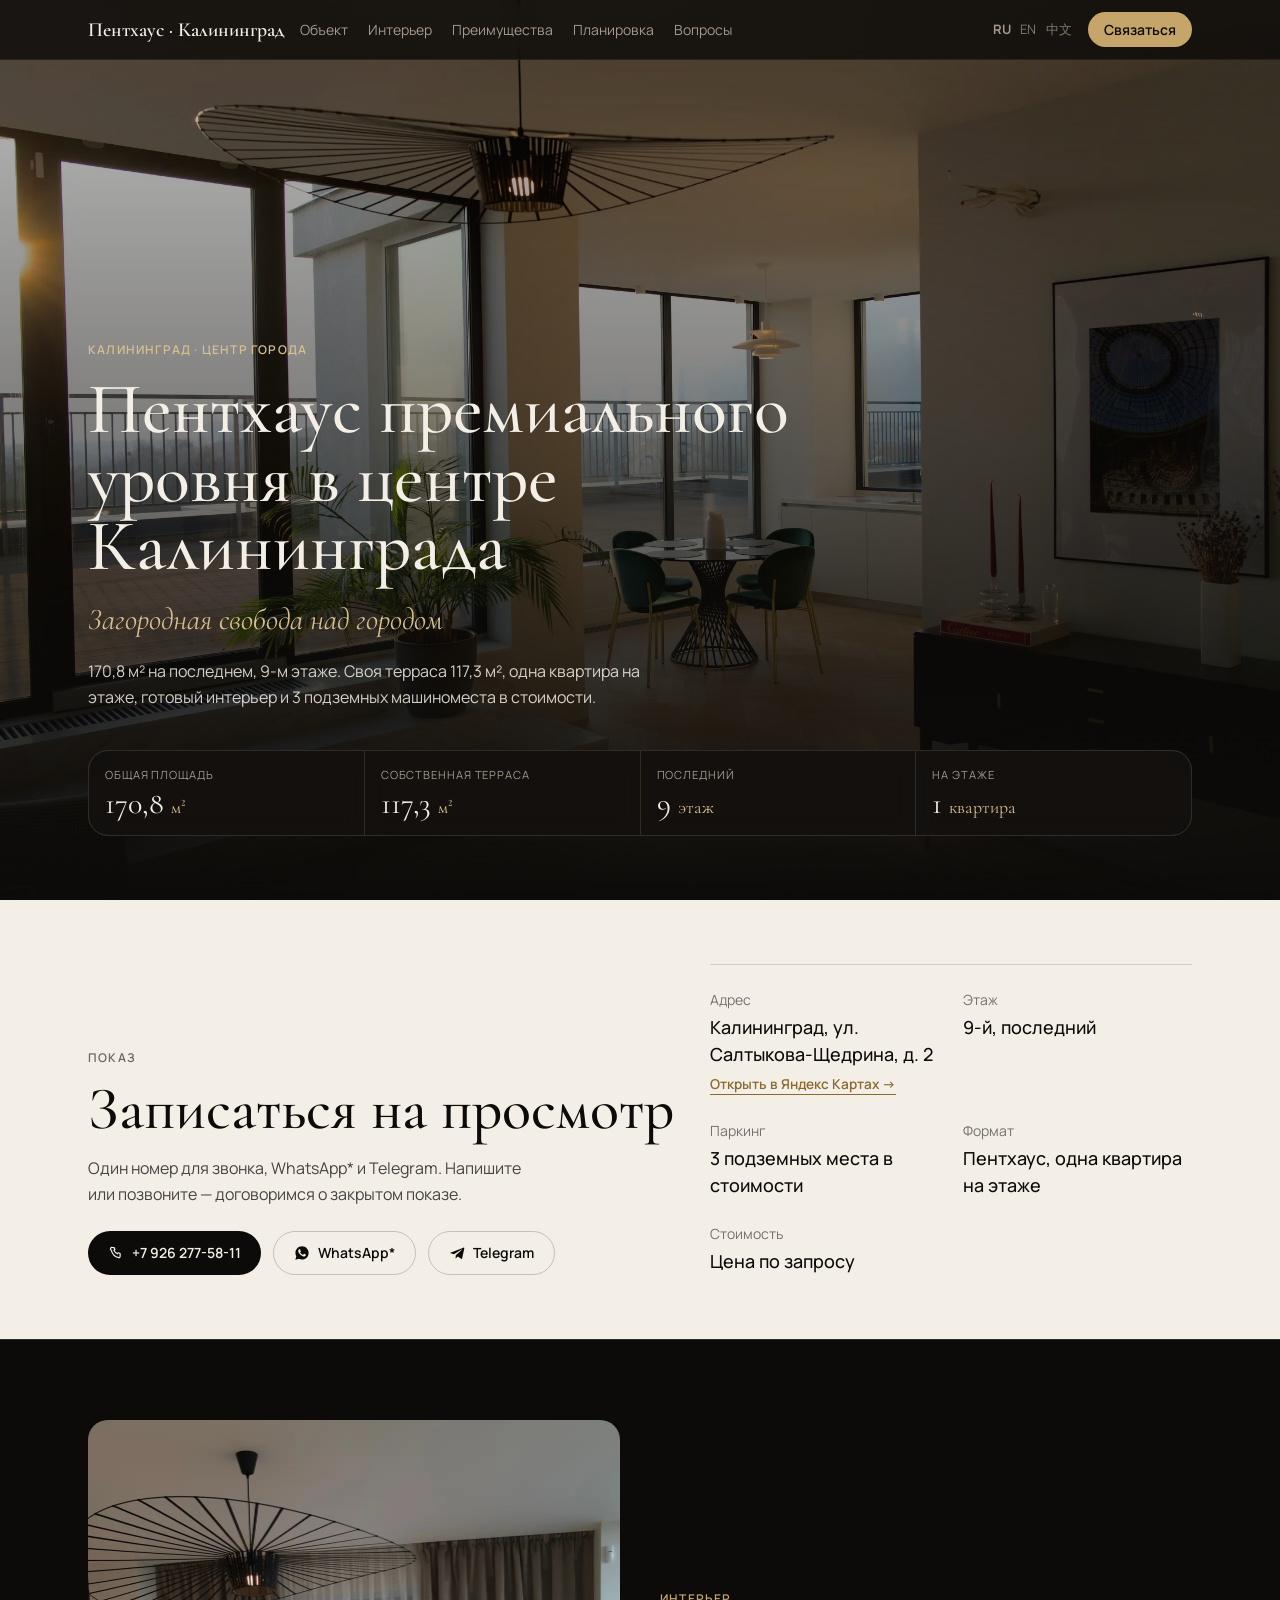
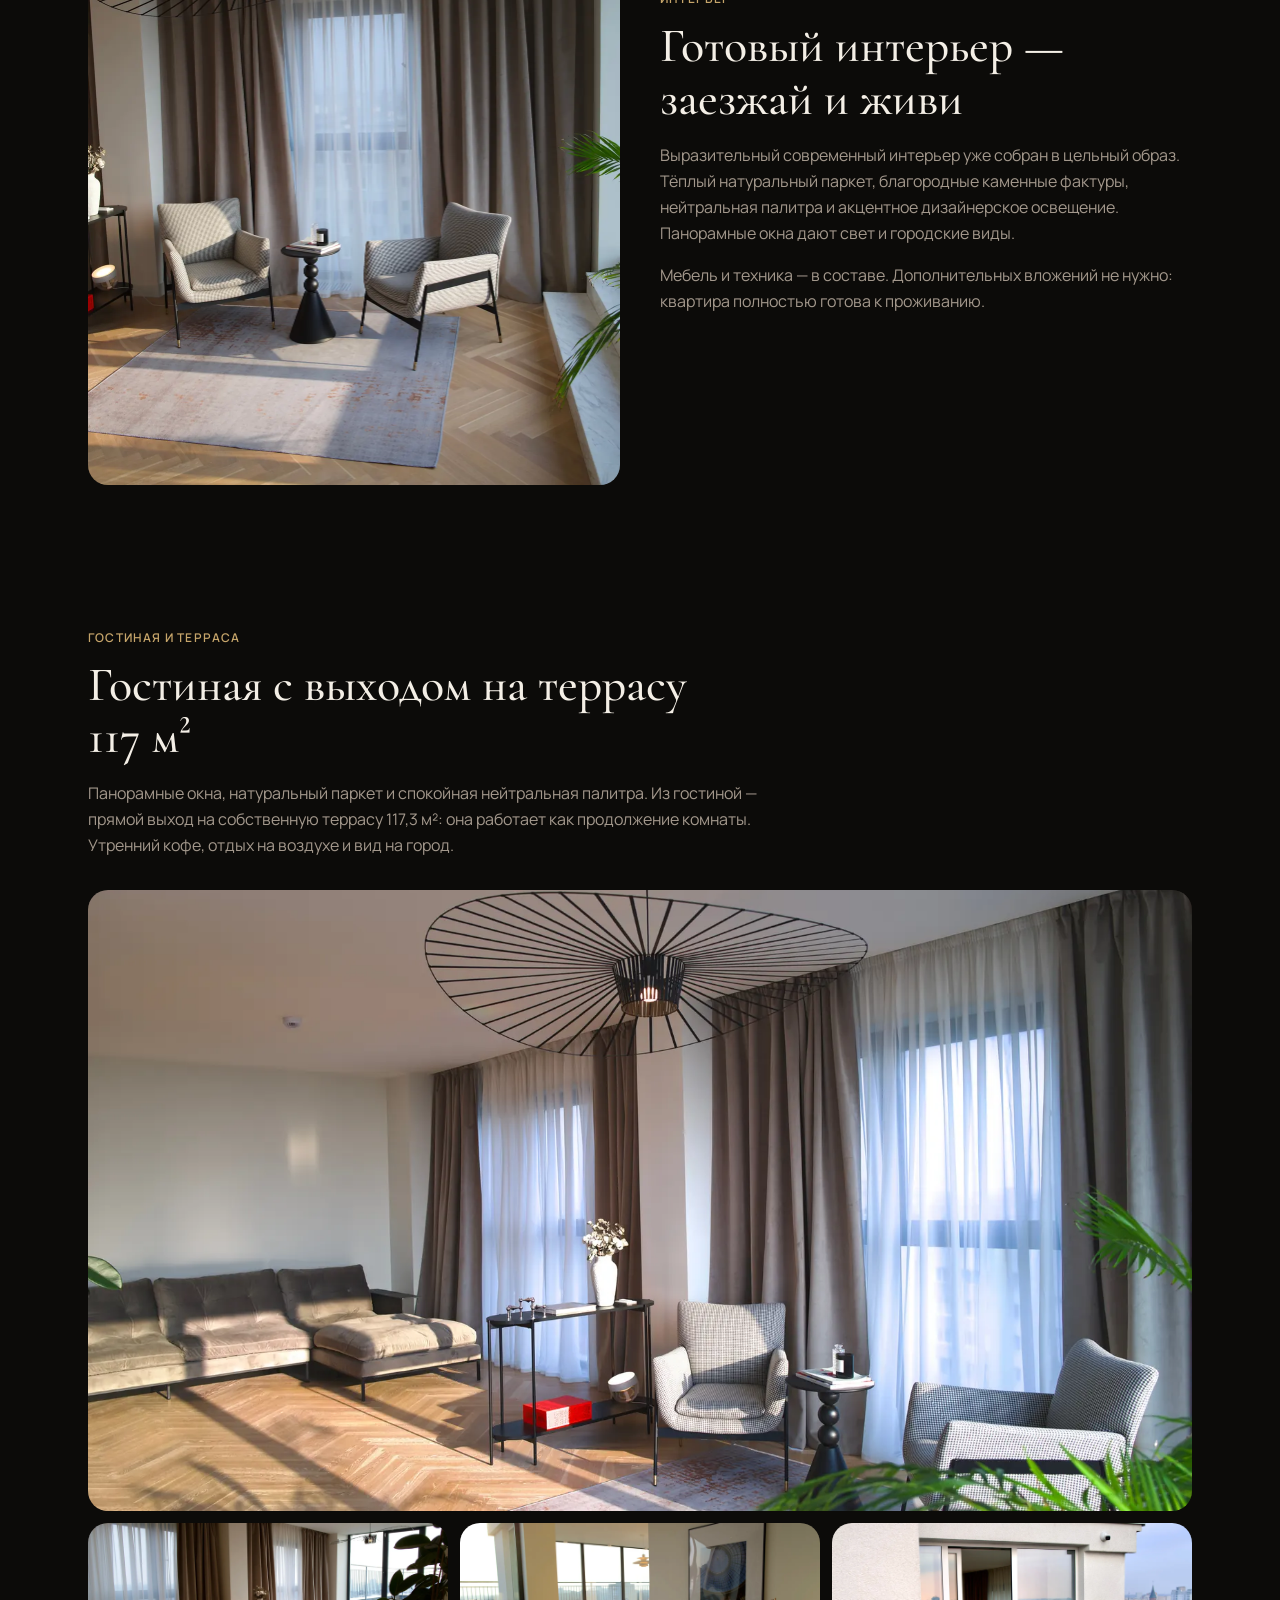
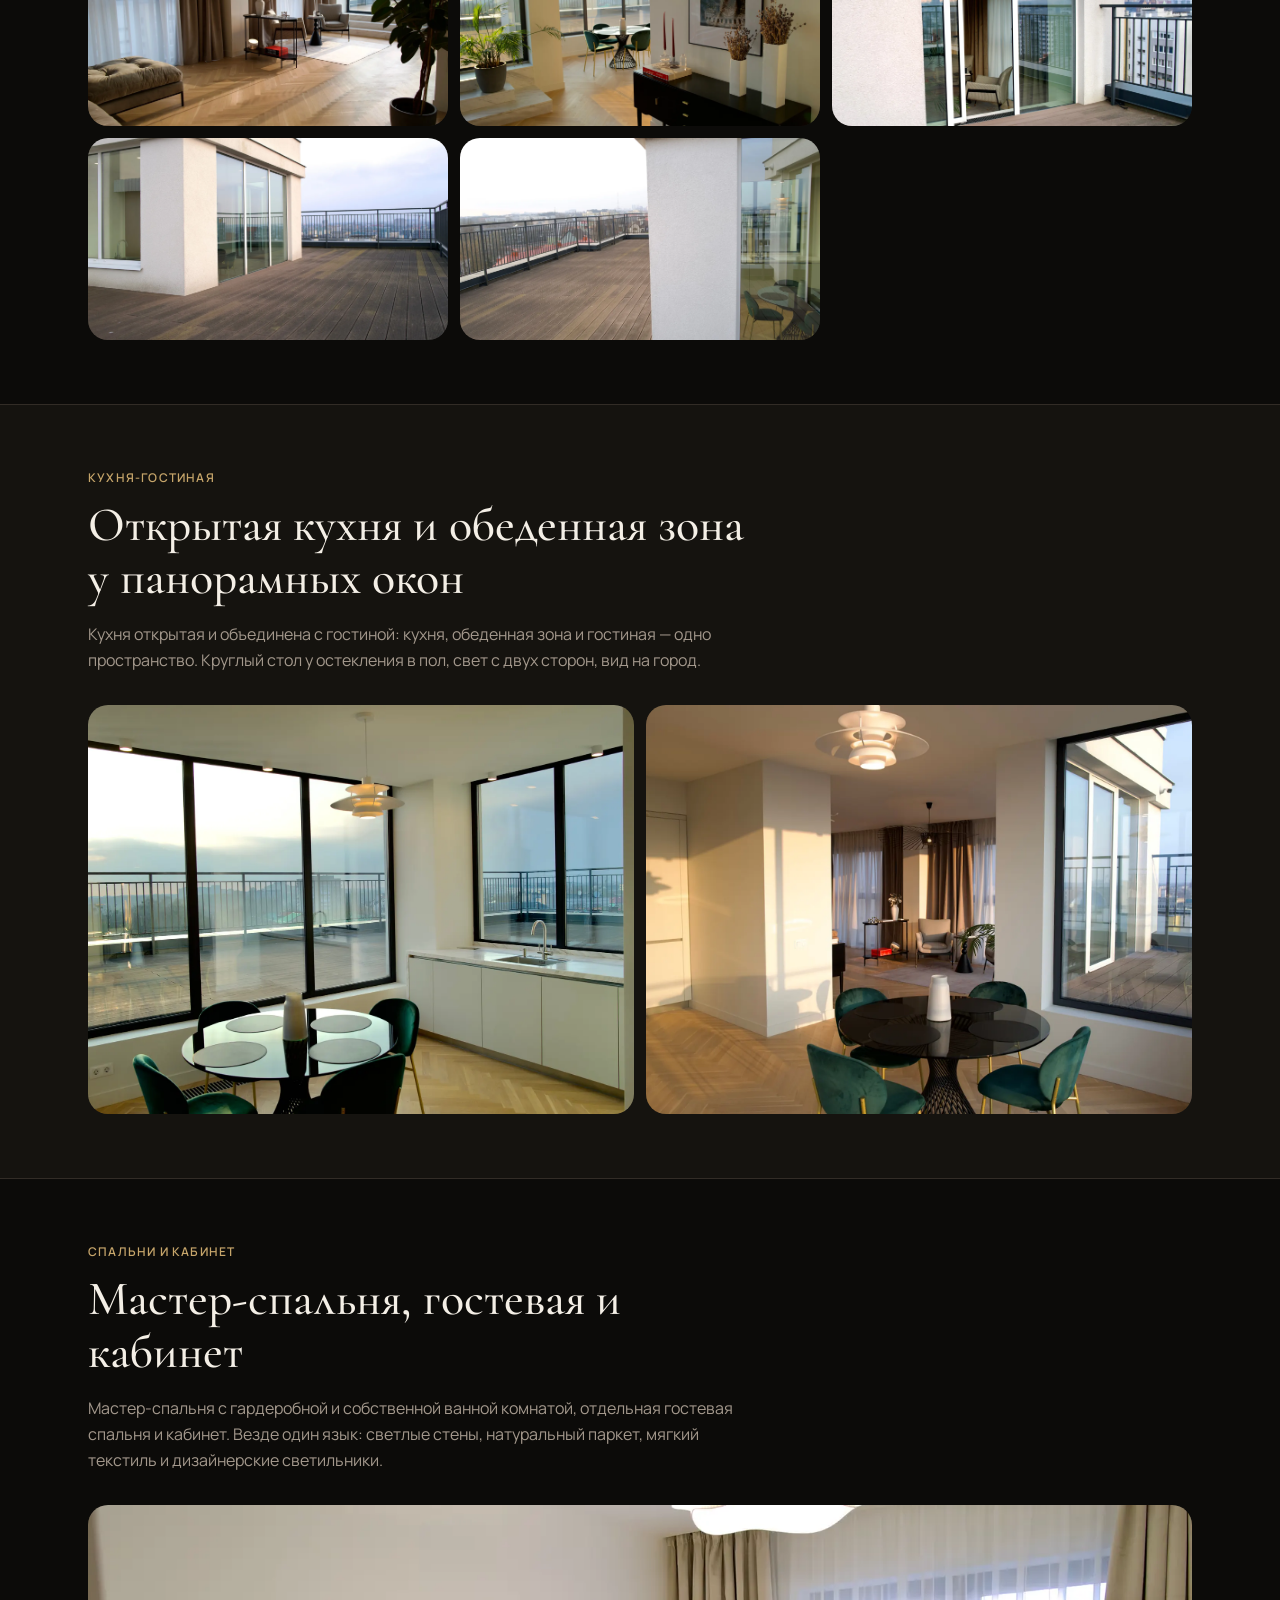
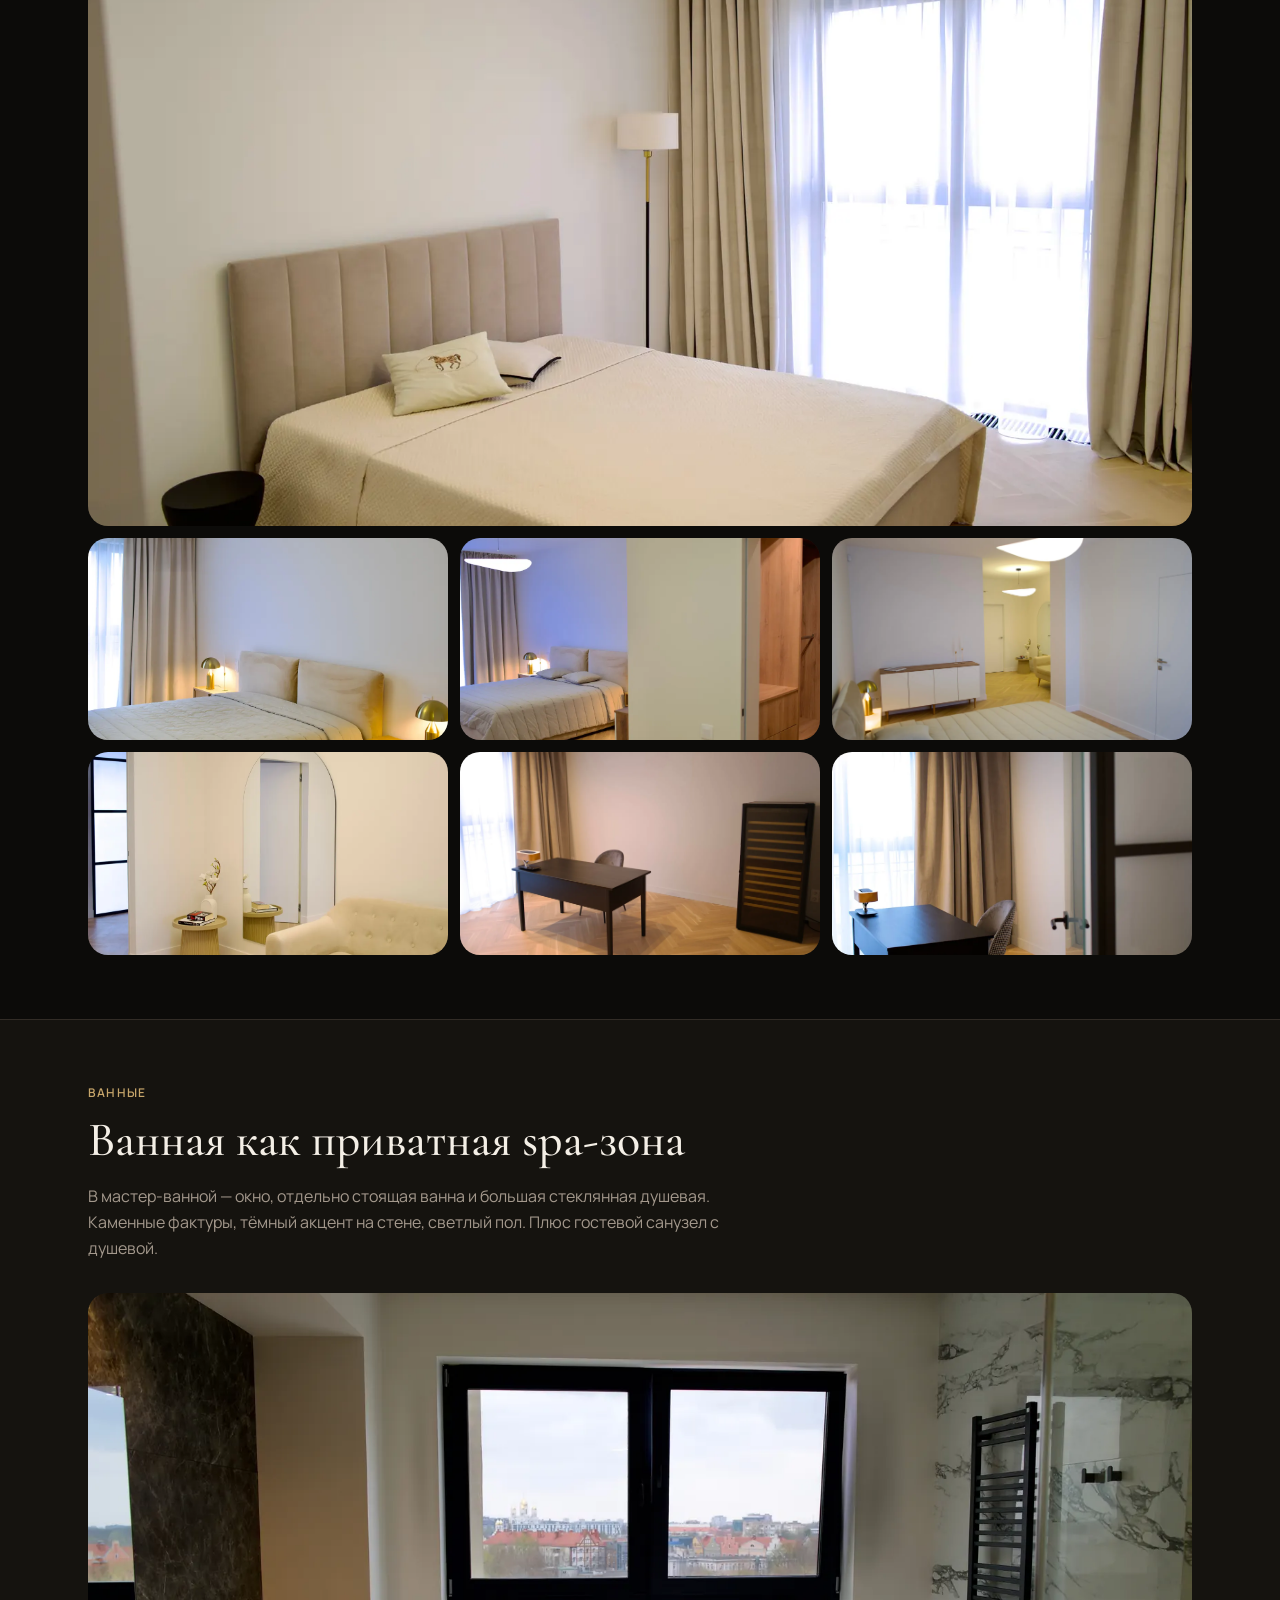
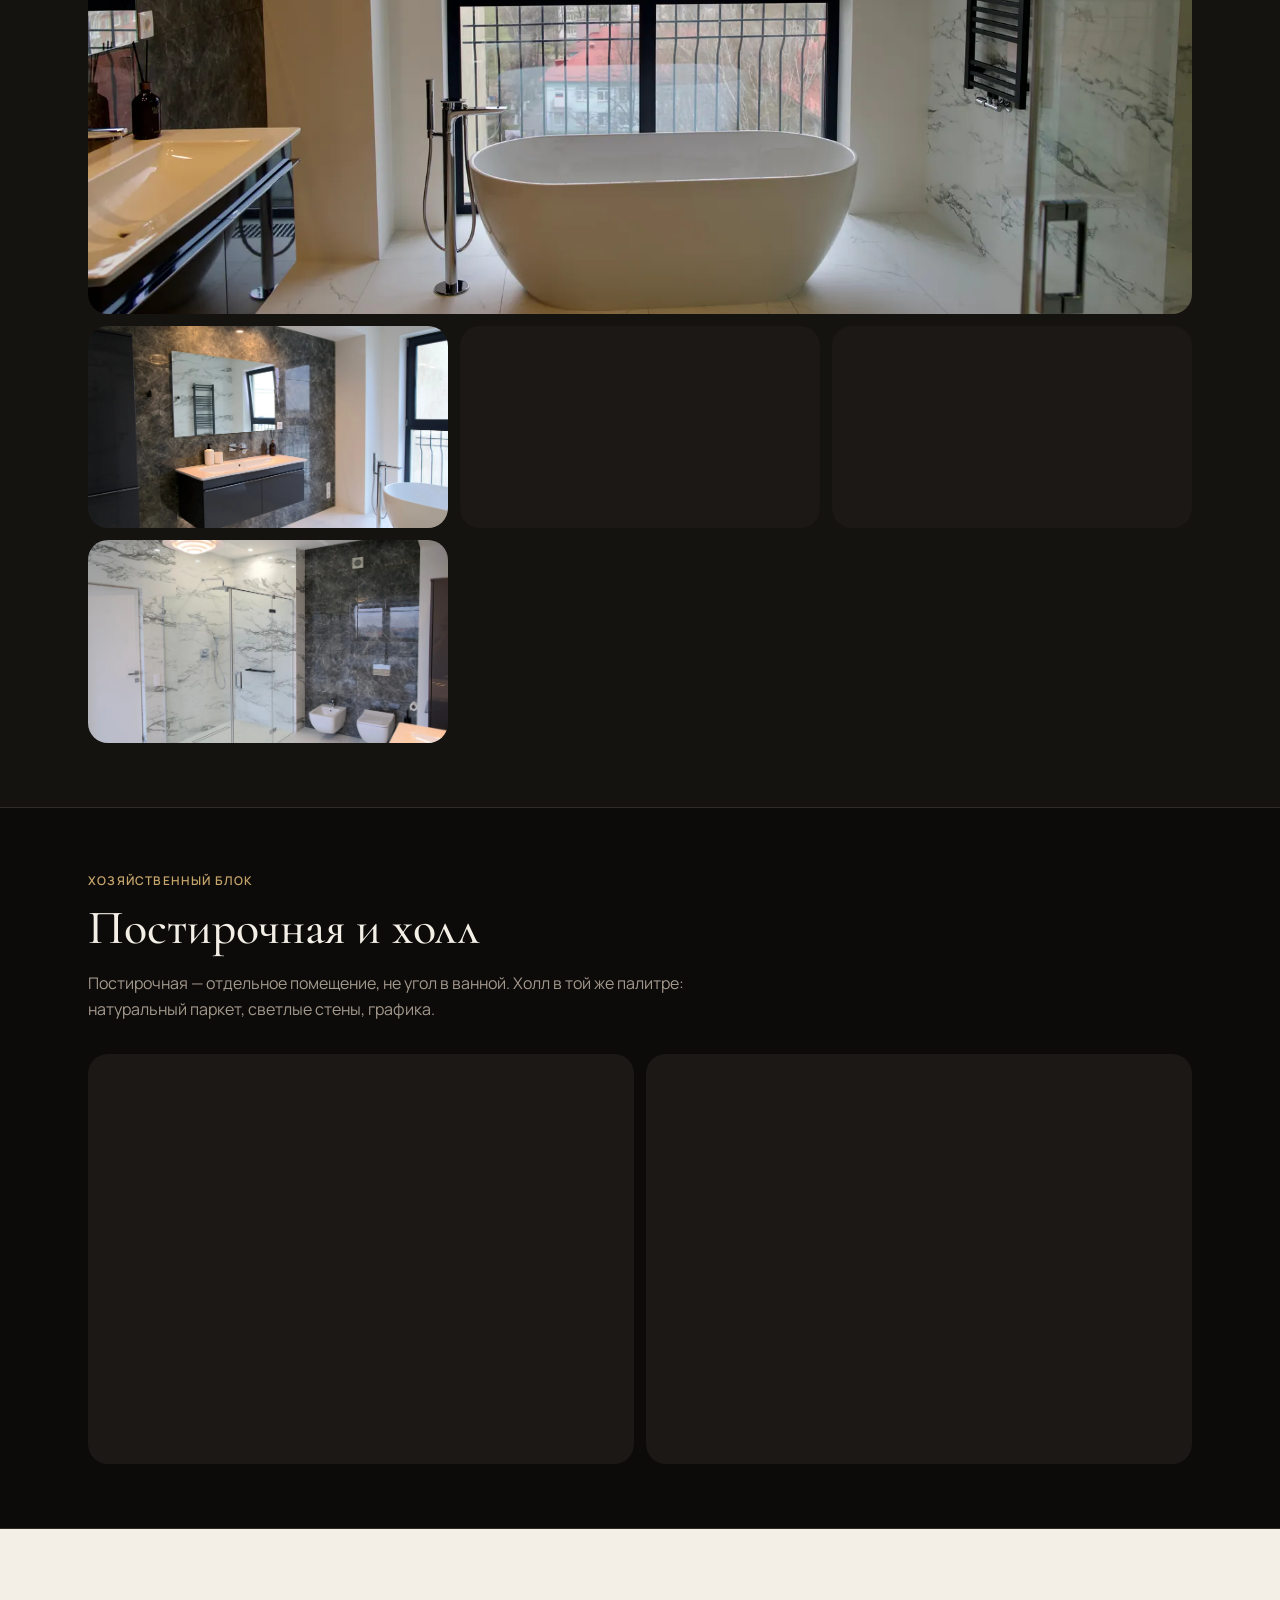
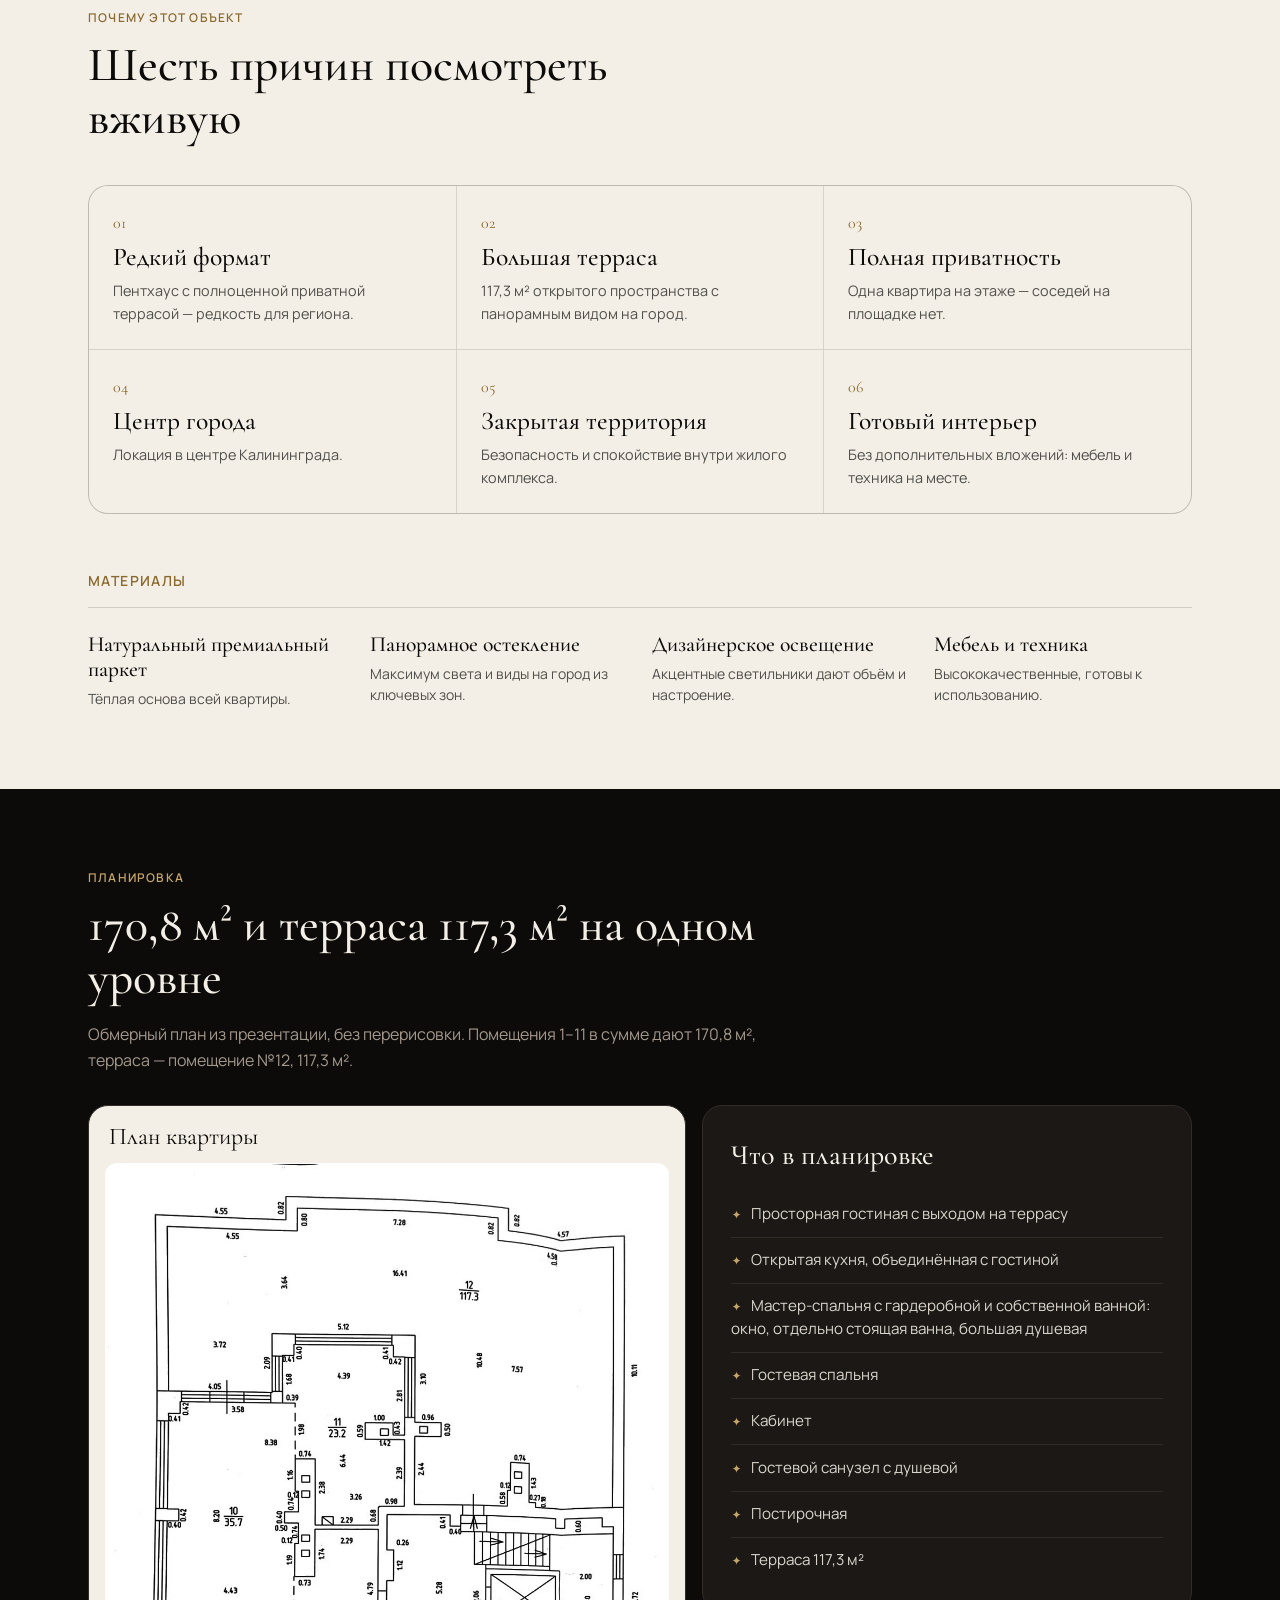
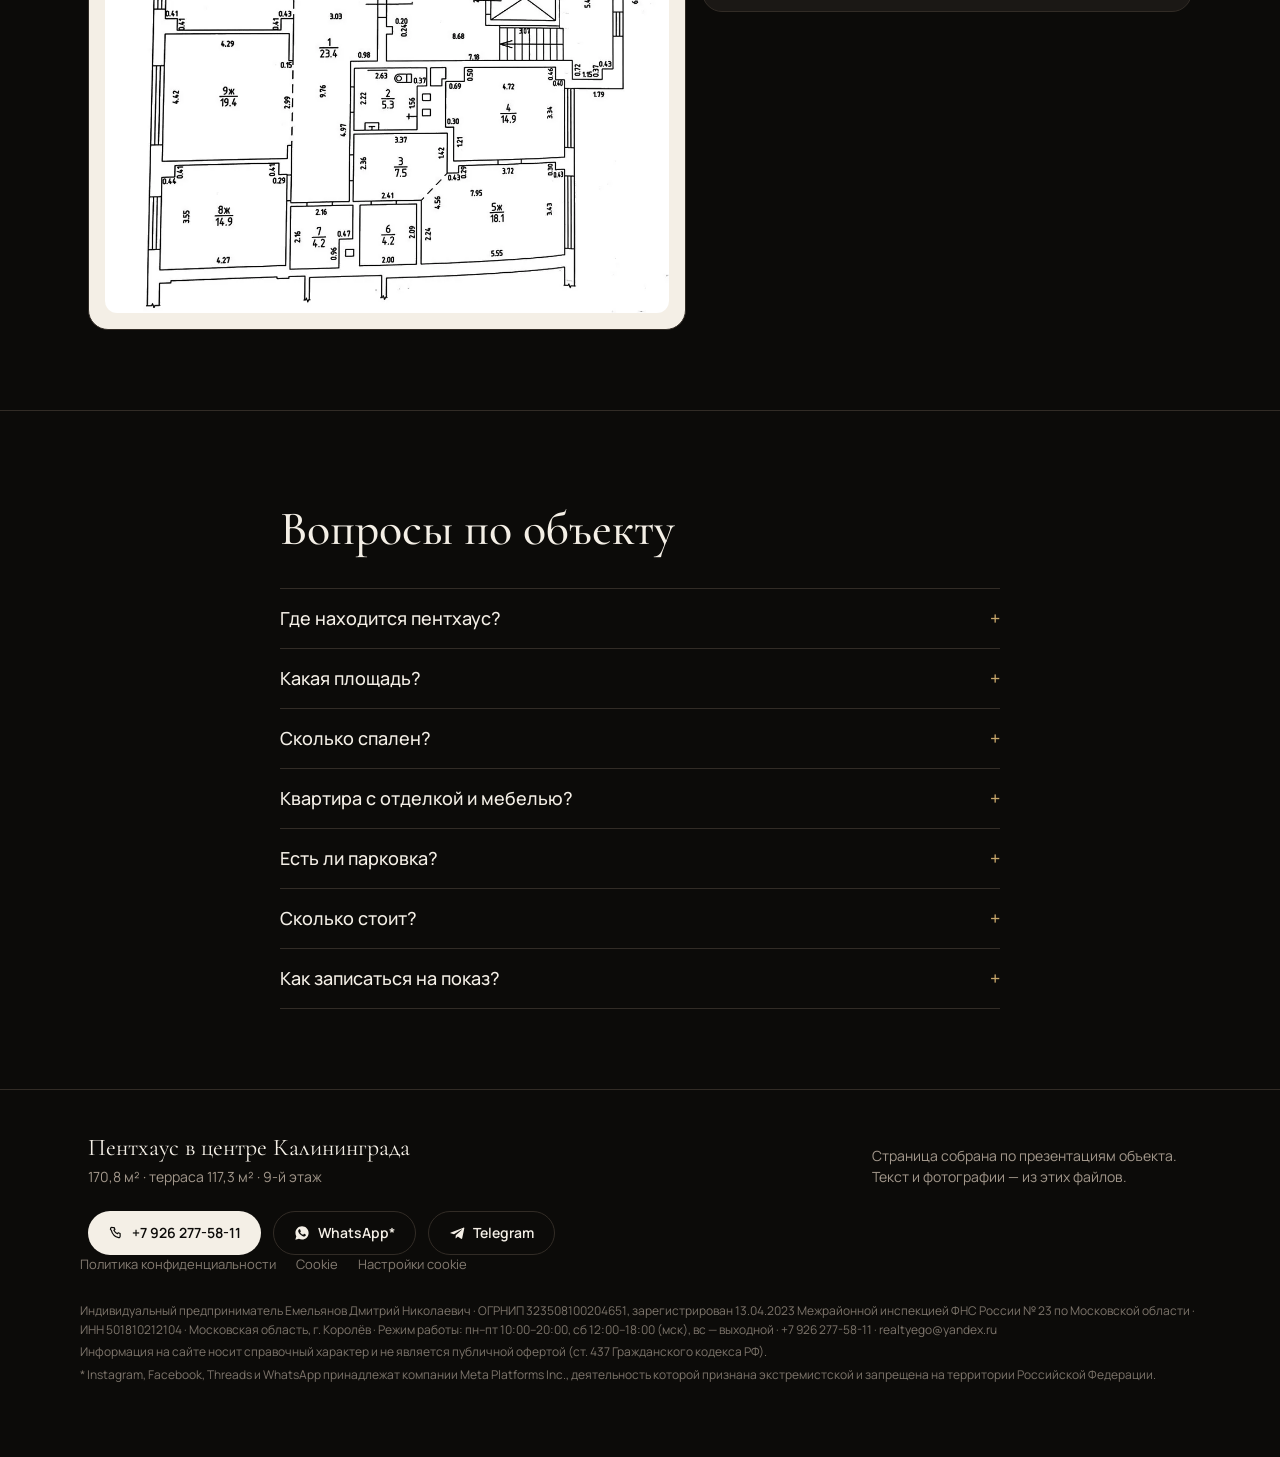
==== commit 0989ff92: "Add EN and ZH (zh-Hans) versions with hreflang, language switcher, translated JSON-LD; sitemap alter" ====
--- a/index.html
+++ b/index.html
@@ -11,7 +11,7 @@
 <meta name="robots" content="index, follow, max-image-preview:large">
 <meta property="og:type" content="website">
 <meta property="og:locale" content="ru_RU">
-<meta property="og:site_name" content="realtyego">
+<meta property="og:site_name" content="RealtyEGO">
 <meta property="og:url" content="https://realtyego.github.io/penthouse-kaliningrad/">
 <meta property="og:image" content="https://realtyego.github.io/penthouse-kaliningrad/og.jpg">
 <meta property="og:image:alt" content="Гостиная пентхауса с панорамными окнами, Калининград">
@@ -27,12 +27,12 @@
 <link rel="stylesheet" href="assets/styles.css">
 <script type="application/ld+json">{"@context":"https://schema.org","@graph":[{"@type":"RealEstateListing","name":"Пентхаус премиального уровня в центре Калининграда","description":"Пентхаус 170,8 м² с собственной террасой 117,3 м² на последнем, 9-м этаже. Одна квартира на этаже, закрытая территория, готовый интерьер, 3 подземных парковочных места в стоимости.","inLanguage":"ru","url":"https://realtyego.github.io/penthouse-kaliningrad/","image":["https://realtyego.github.io/penthouse-kaliningrad/photos/living-windows.jpg","https://realtyego.github.io/penthouse-kaliningrad/photos/terrace-wide.jpg","https://realtyego.github.io/penthouse-kaliningrad/photos/bath-window.jpg","https://realtyego.github.io/penthouse-kaliningrad/photos/plan.jpg"],"address":{"@type":"PostalAddress","streetAddress":"ул. Салтыкова-Щедрина, д. 2","addressLocality":"Калининград","addressCountry":"RU"},"telephone":"+79262775811"},{"@type":"Apartment","url":"https://realtyego.github.io/penthouse-kaliningrad/","name":"Пентхаус в центре Калининграда","floorSize":{"@type":"QuantitativeValue","value":170.8,"unitCode":"MTK"},"floorLevel":"9","address":{"@type":"PostalAddress","streetAddress":"ул. Салтыкова-Щедрина, д. 2","addressLocality":"Калининград","addressCountry":"RU"},"amenityFeature":[{"@type":"LocationFeatureSpecification","name":"Терраса 117,3 м²","value":true},{"@type":"LocationFeatureSpecification","name":"Открытая кухня-гостиная","value":true},{"@type":"LocationFeatureSpecification","name":"Подземный паркинг, 3 места","value":true},{"@type":"LocationFeatureSpecification","name":"Закрытая территория","value":true},{"@type":"LocationFeatureSpecification","name":"Постирочная","value":true}]}]}</script>
 <link rel="stylesheet" href="https://realtyego.github.io/cookie_banner.css">
-</head>
+<link rel="alternate" hreflang="ru" href="https://realtyego.github.io/penthouse-kaliningrad/"><link rel="alternate" hreflang="en" href="https://realtyego.github.io/penthouse-kaliningrad/en/"><link rel="alternate" hreflang="zh-Hans" href="https://realtyego.github.io/penthouse-kaliningrad/zh/"><link rel="alternate" hreflang="x-default" href="https://realtyego.github.io/penthouse-kaliningrad/"><meta property="og:locale:alternate" content="en_US"><meta property="og:locale:alternate" content="zh_CN"></head>
 <body>
 <header class="topbar"><div class="wrap topbar-in">
 <a href="#top" class="brand">Пентхаус · Калининград</a>
 <nav class="nav"><a href="#object">Объект</a><a href="#rooms">Интерьер</a><a href="#features">Преимущества</a><a href="#plans">Планировка</a><a href="#faq">Вопросы</a></nav>
-<a href="#contact" class="pill">Связаться</a>
+<nav class="lang-switch" aria-label="Язык" style="display:flex;gap:.6rem;font-size:.8125rem;color:var(--muted);margin-left:auto;white-space:nowrap"><a href="/penthouse-kaliningrad/" hreflang="ru" lang="ru" aria-current="page" style="color:inherit;font-weight:700;opacity:1">RU</a><a href="/penthouse-kaliningrad/en/" hreflang="en" lang="en" style="color:inherit;opacity:.75">EN</a><a href="/penthouse-kaliningrad/zh/" hreflang="zh-Hans" lang="zh-Hans" style="color:inherit;opacity:.75">中文</a></nav><a href="#contact" class="pill" style="margin-left:0">Связаться</a>
 </div></header>
 
 <main>
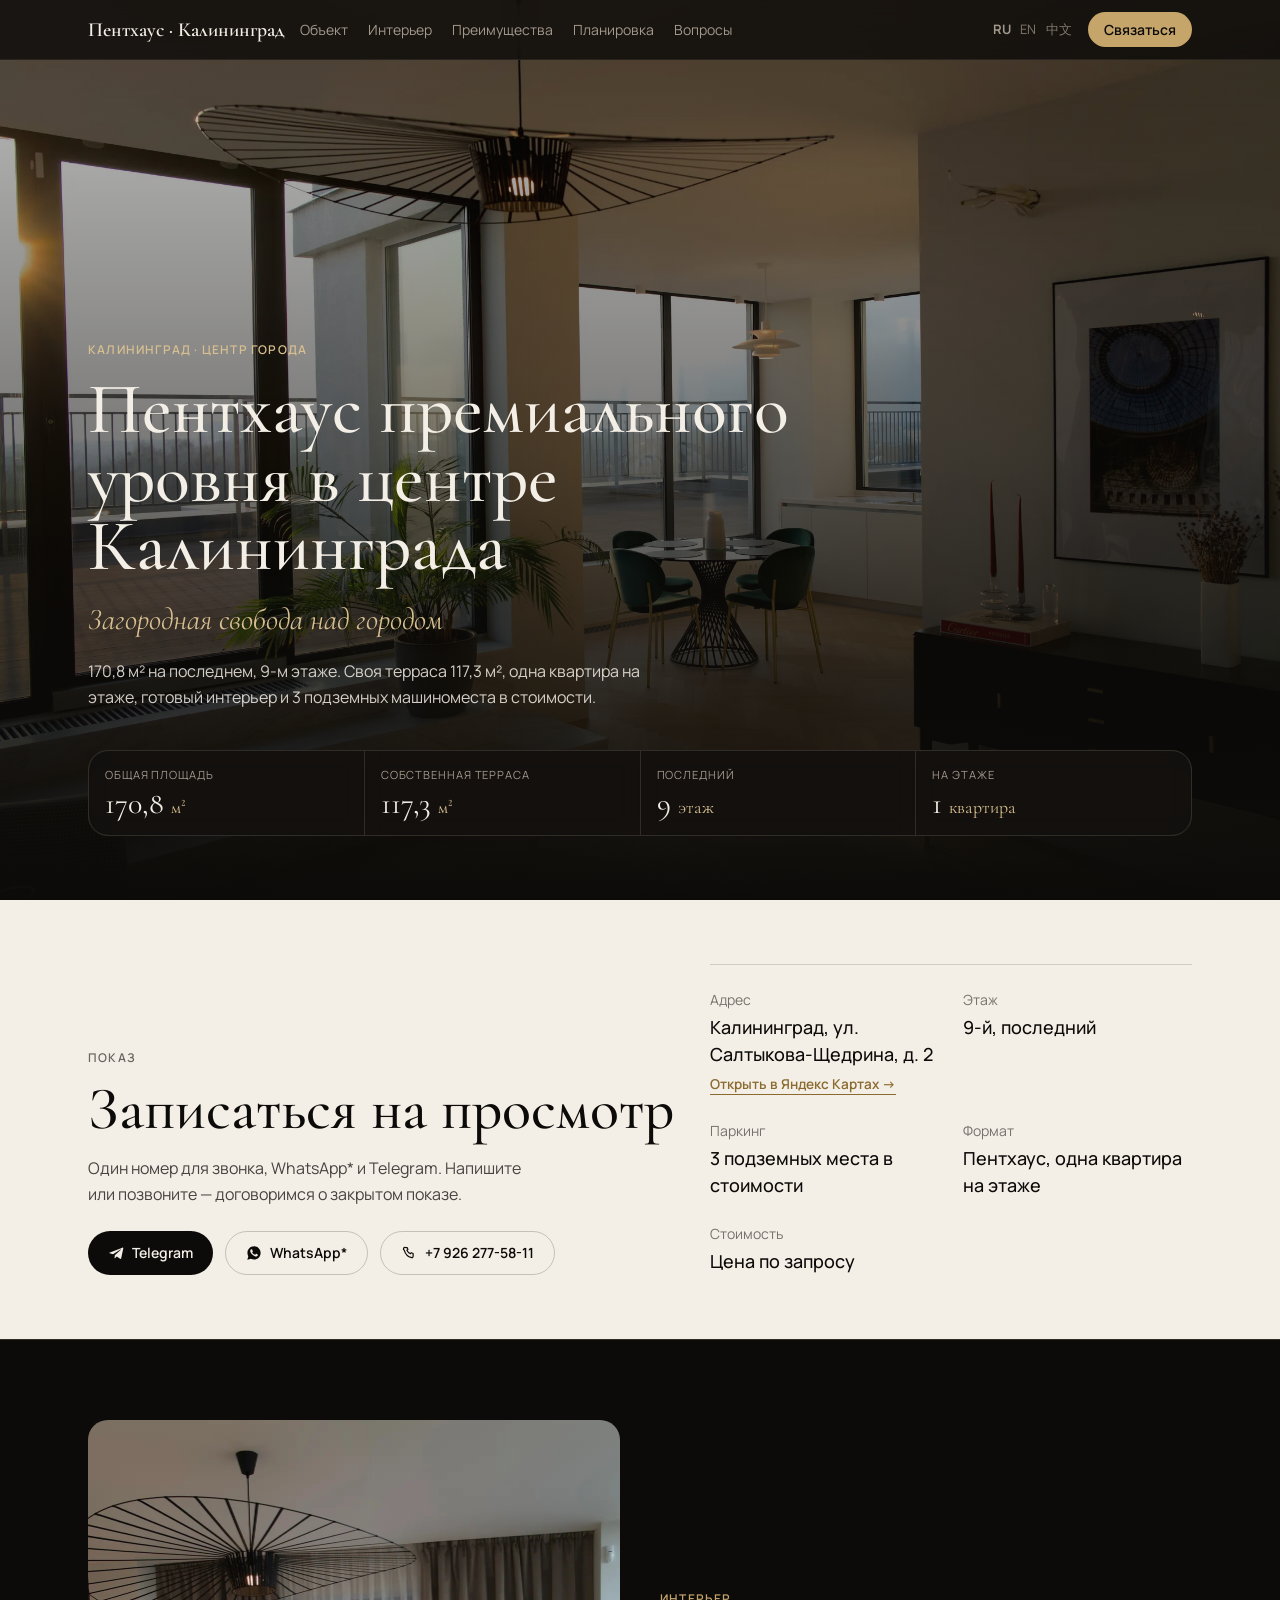
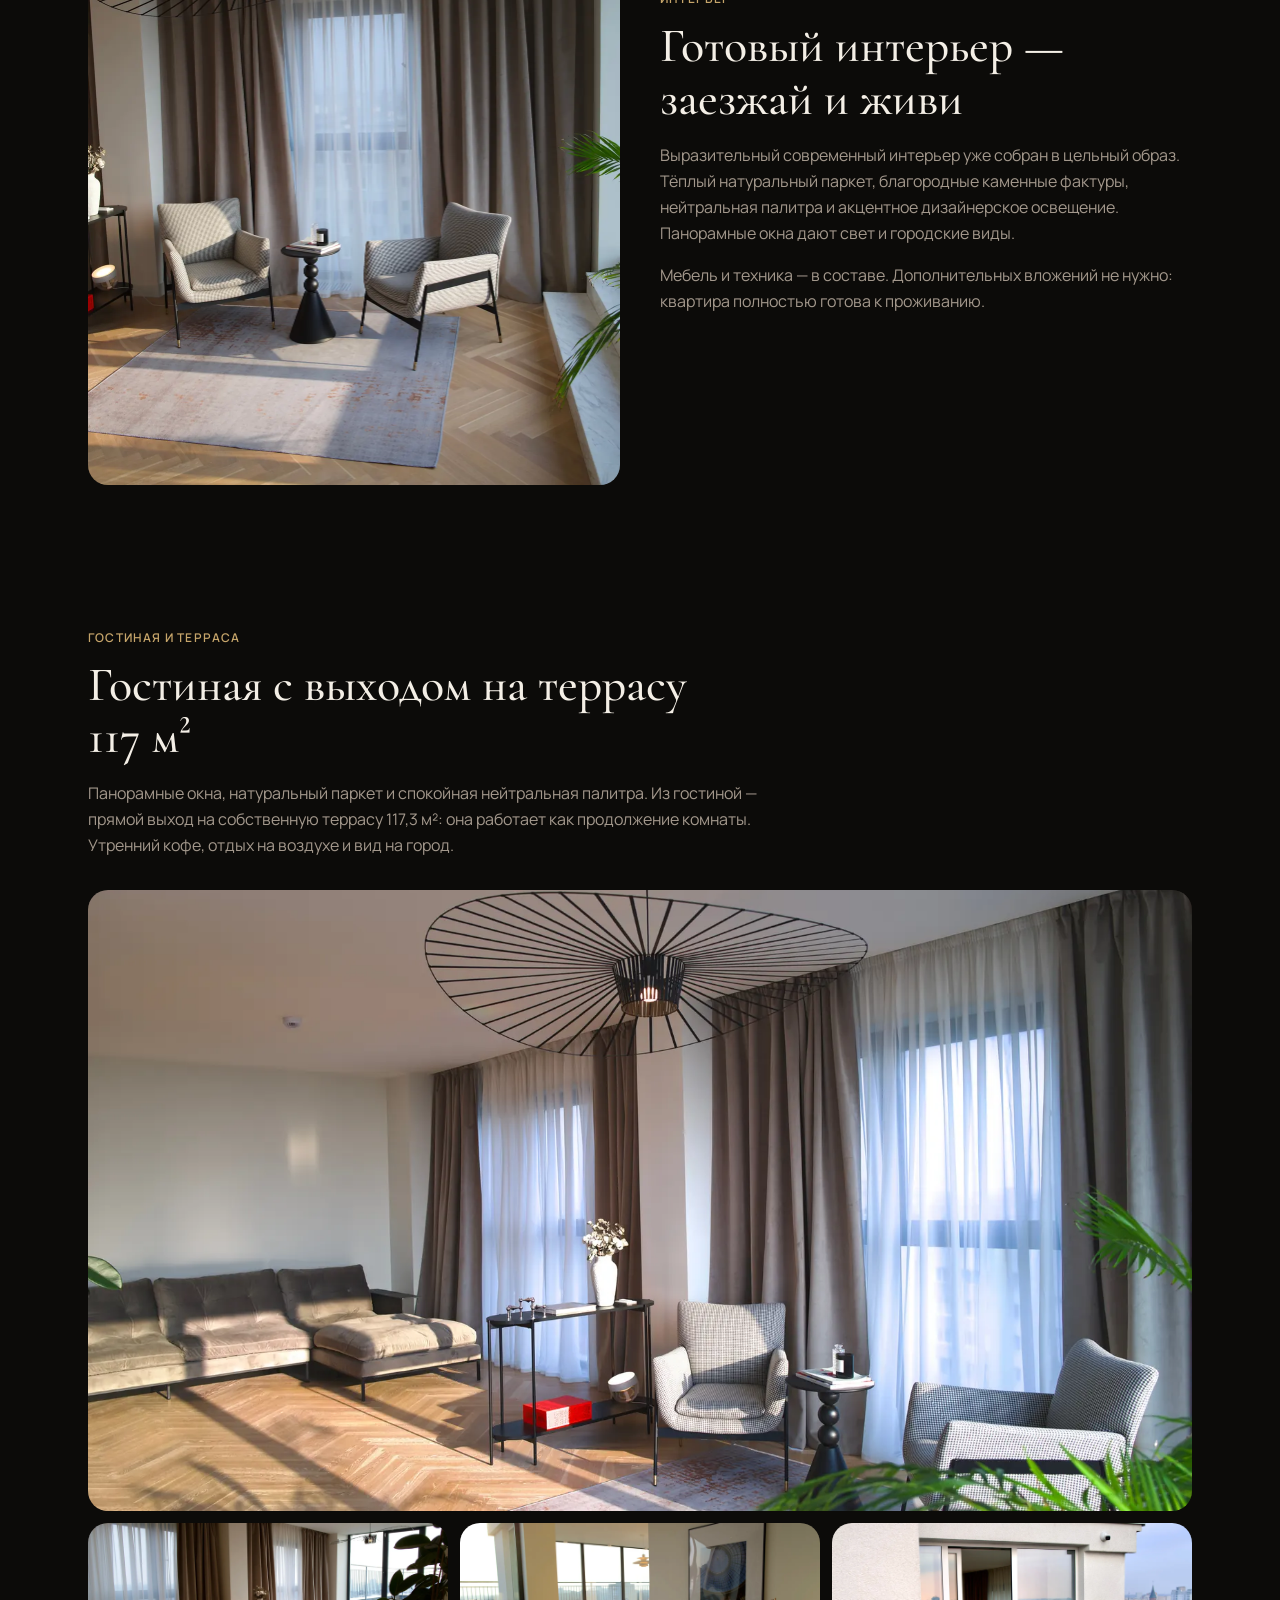
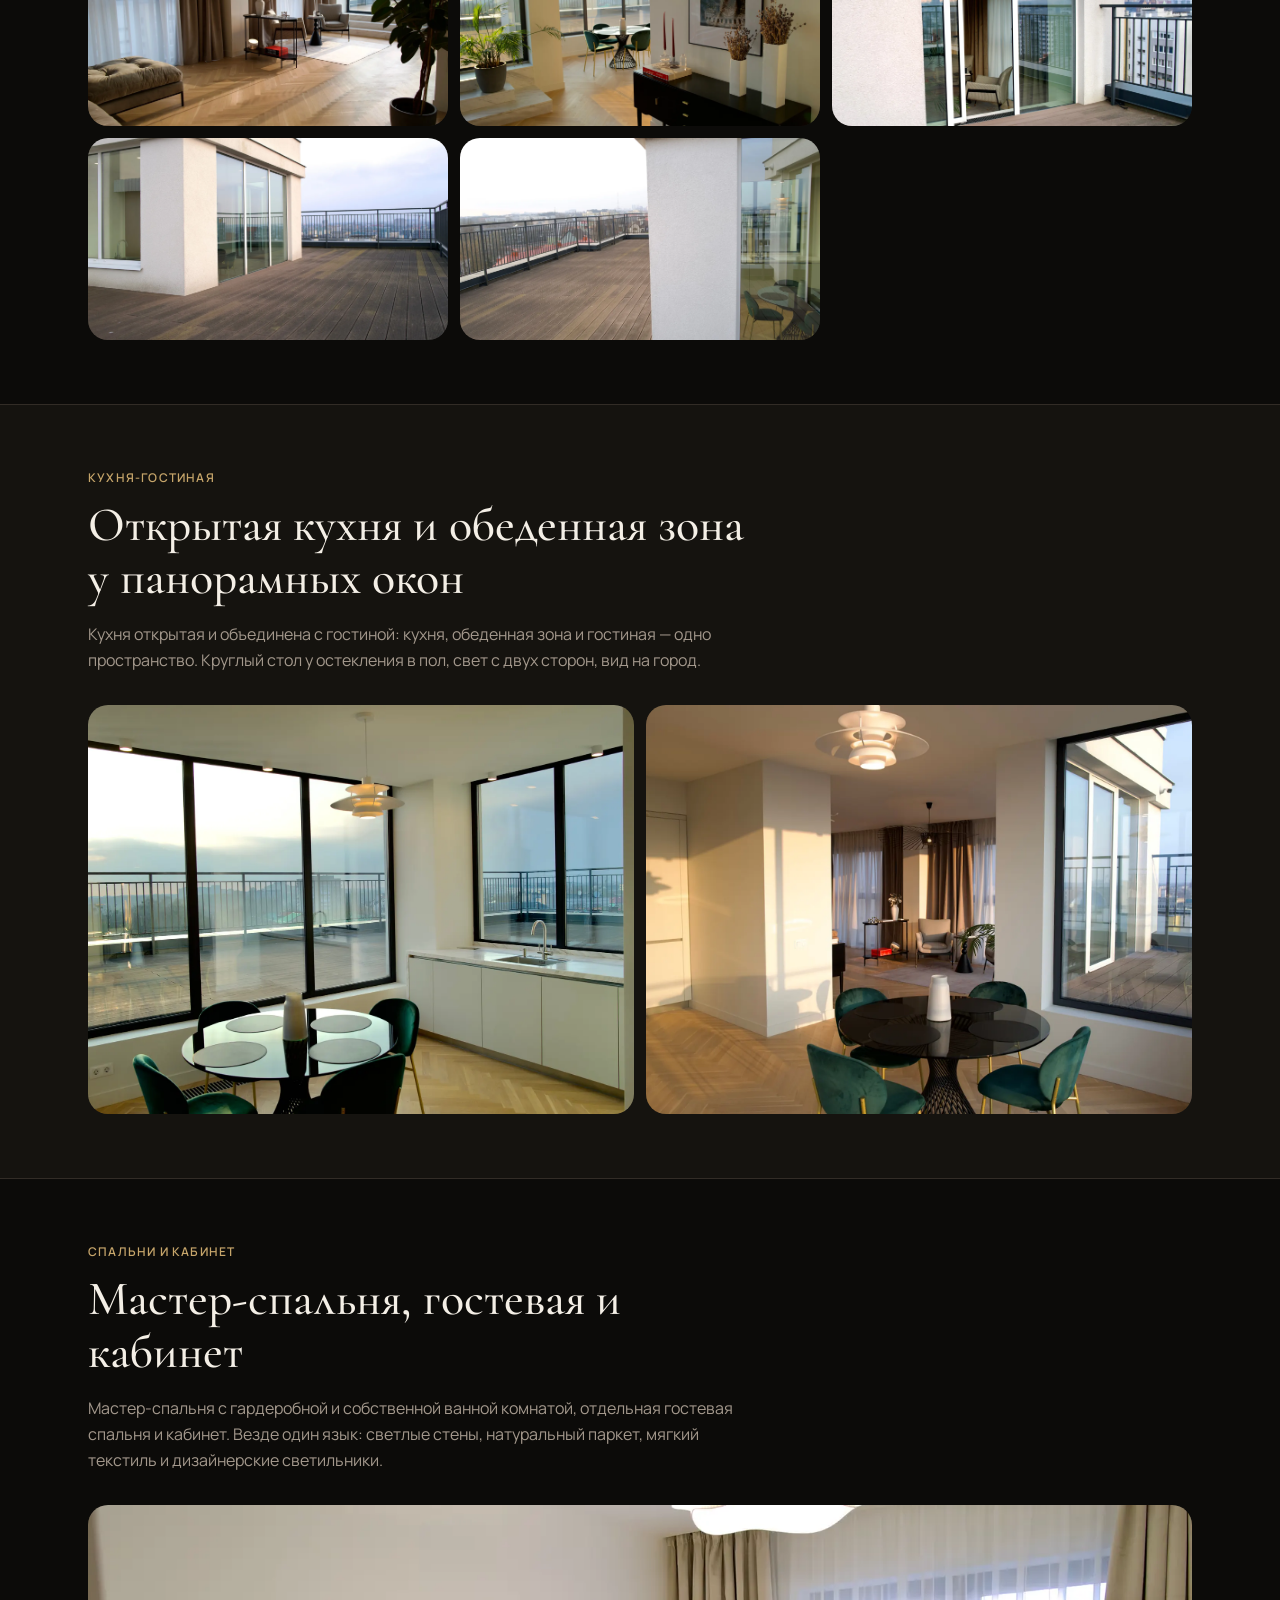
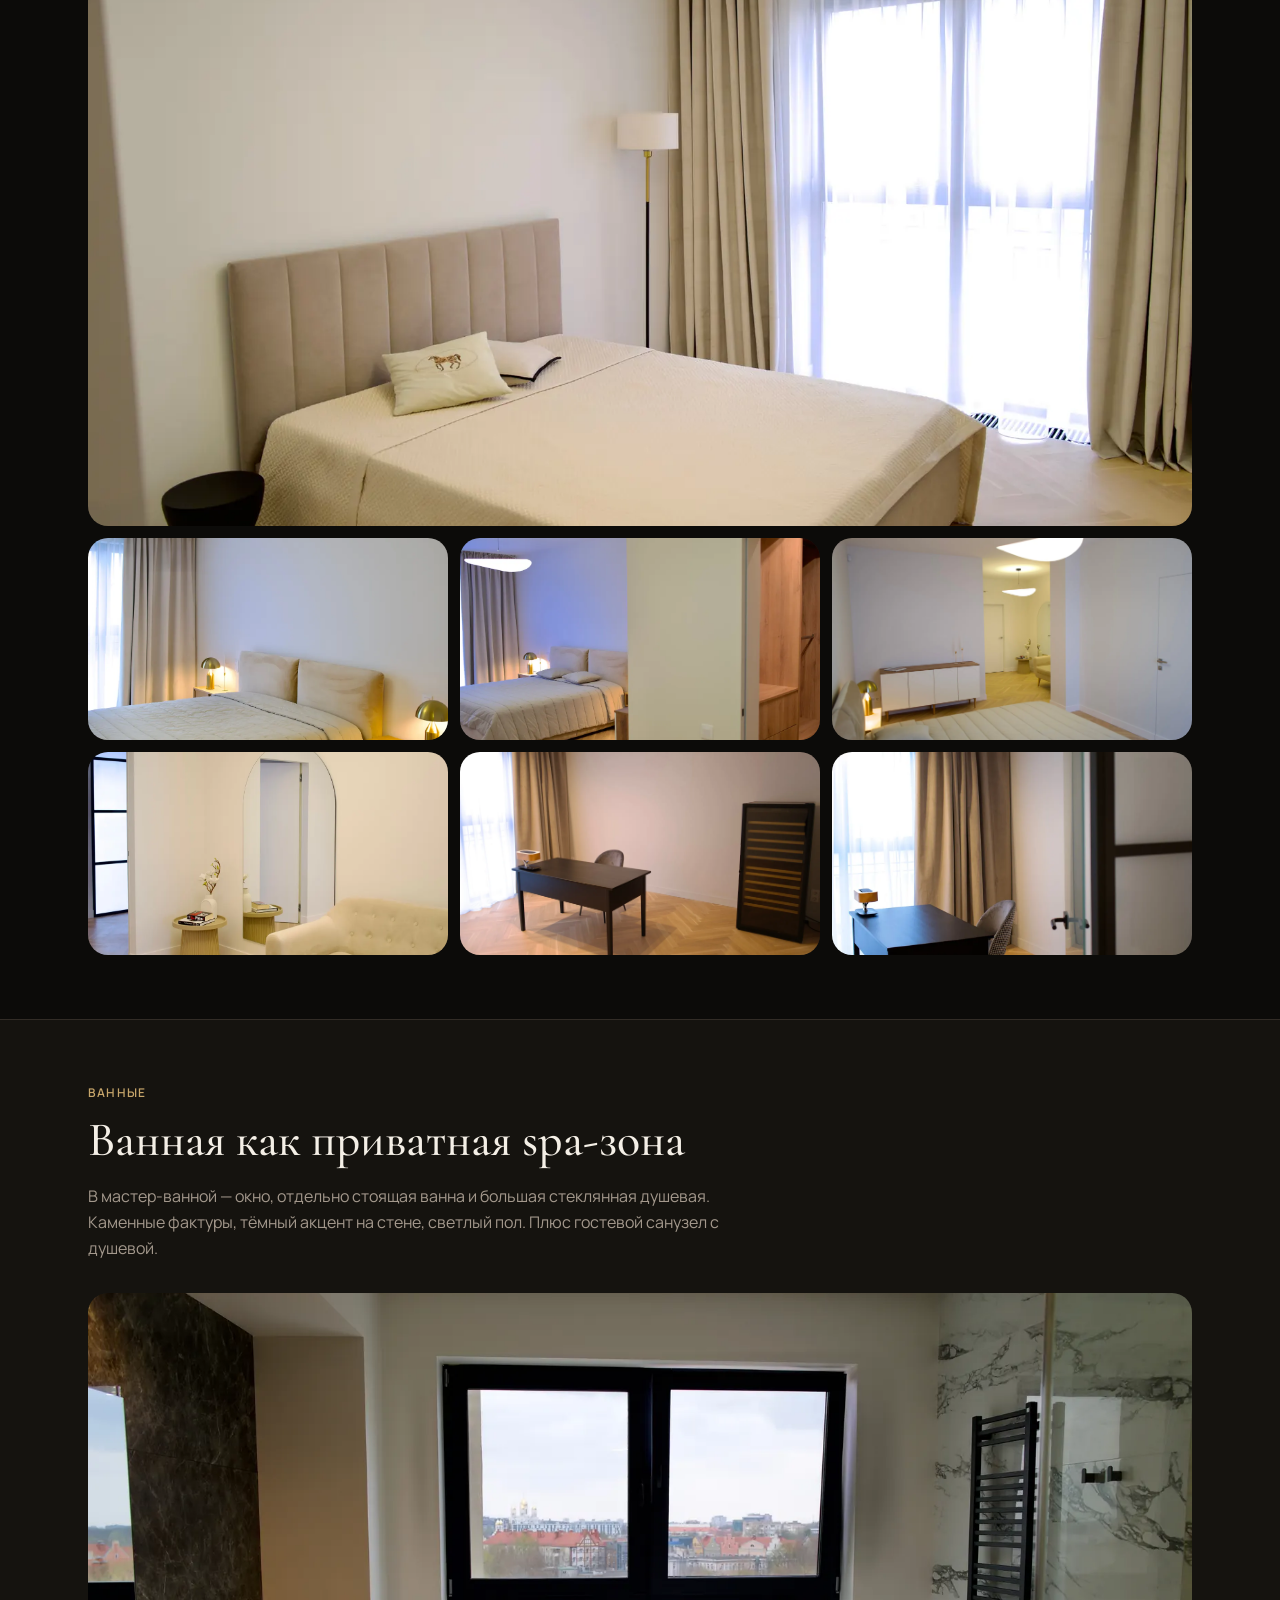
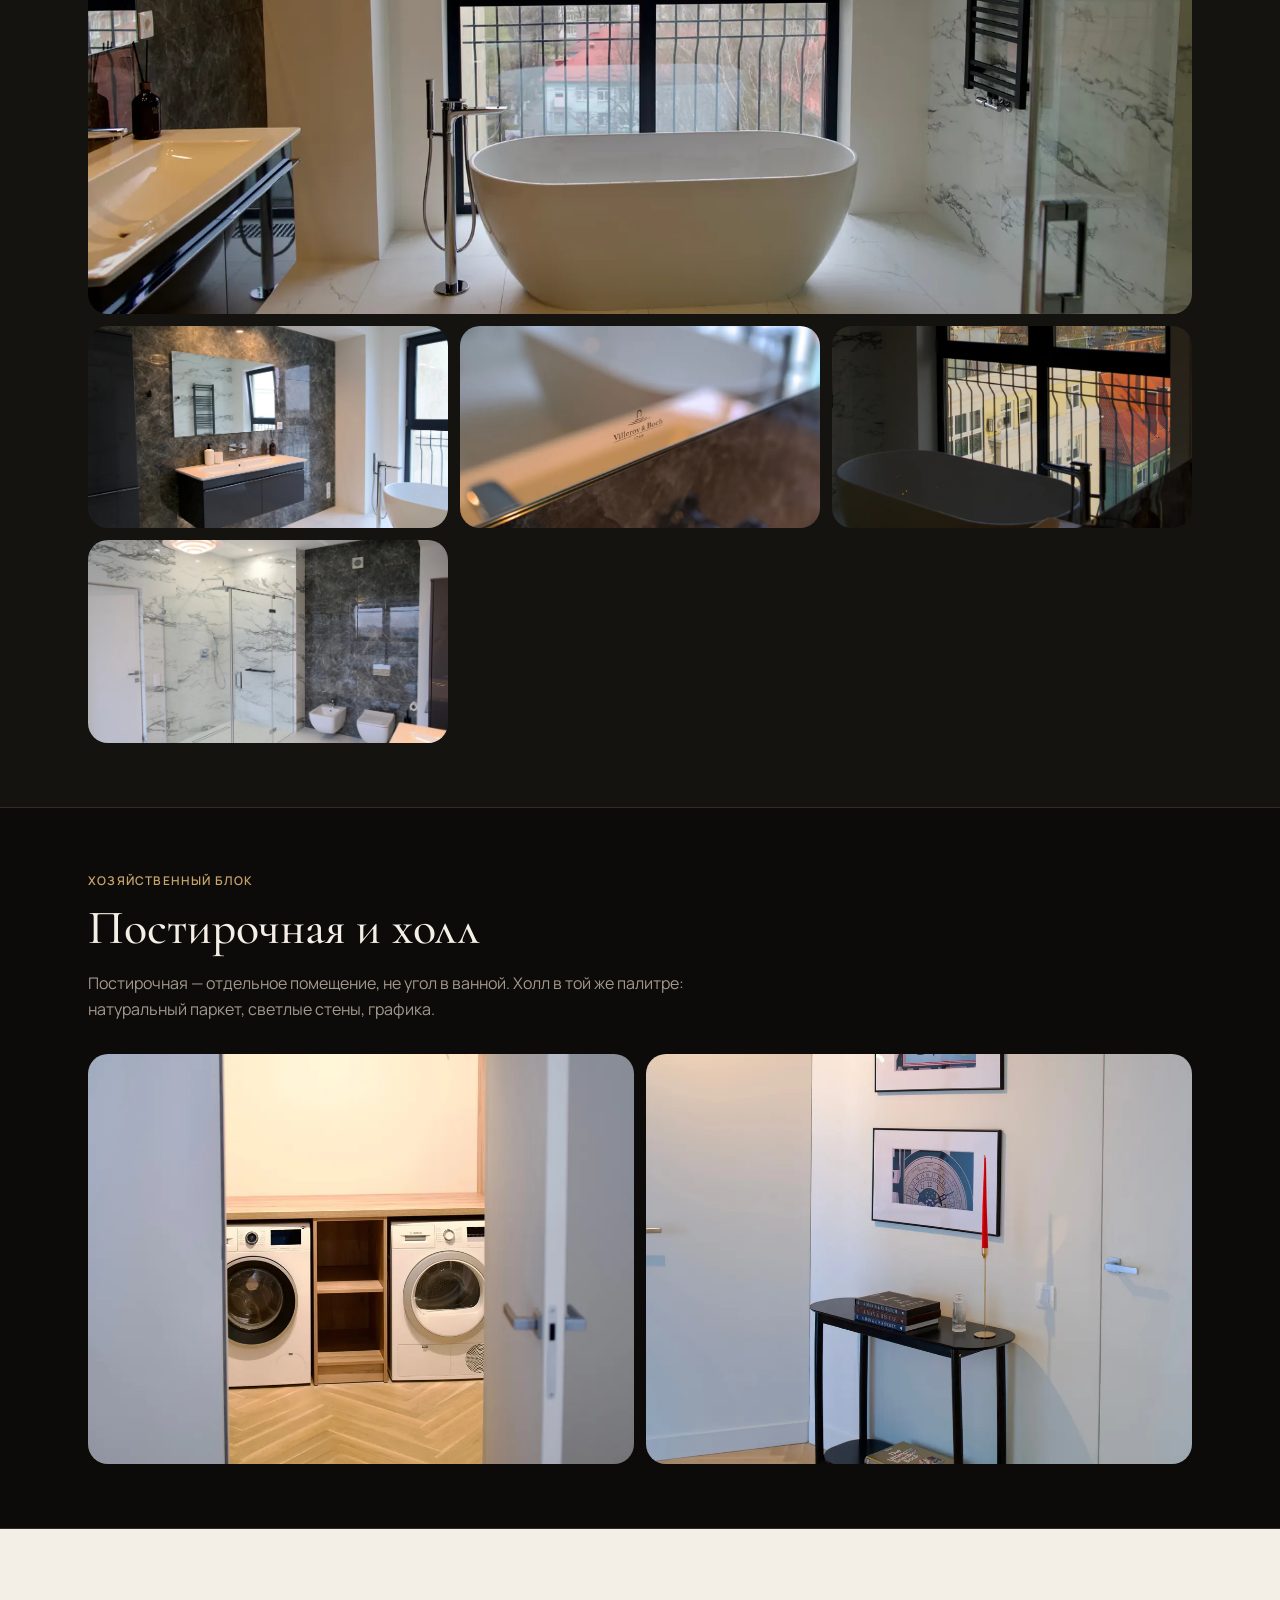
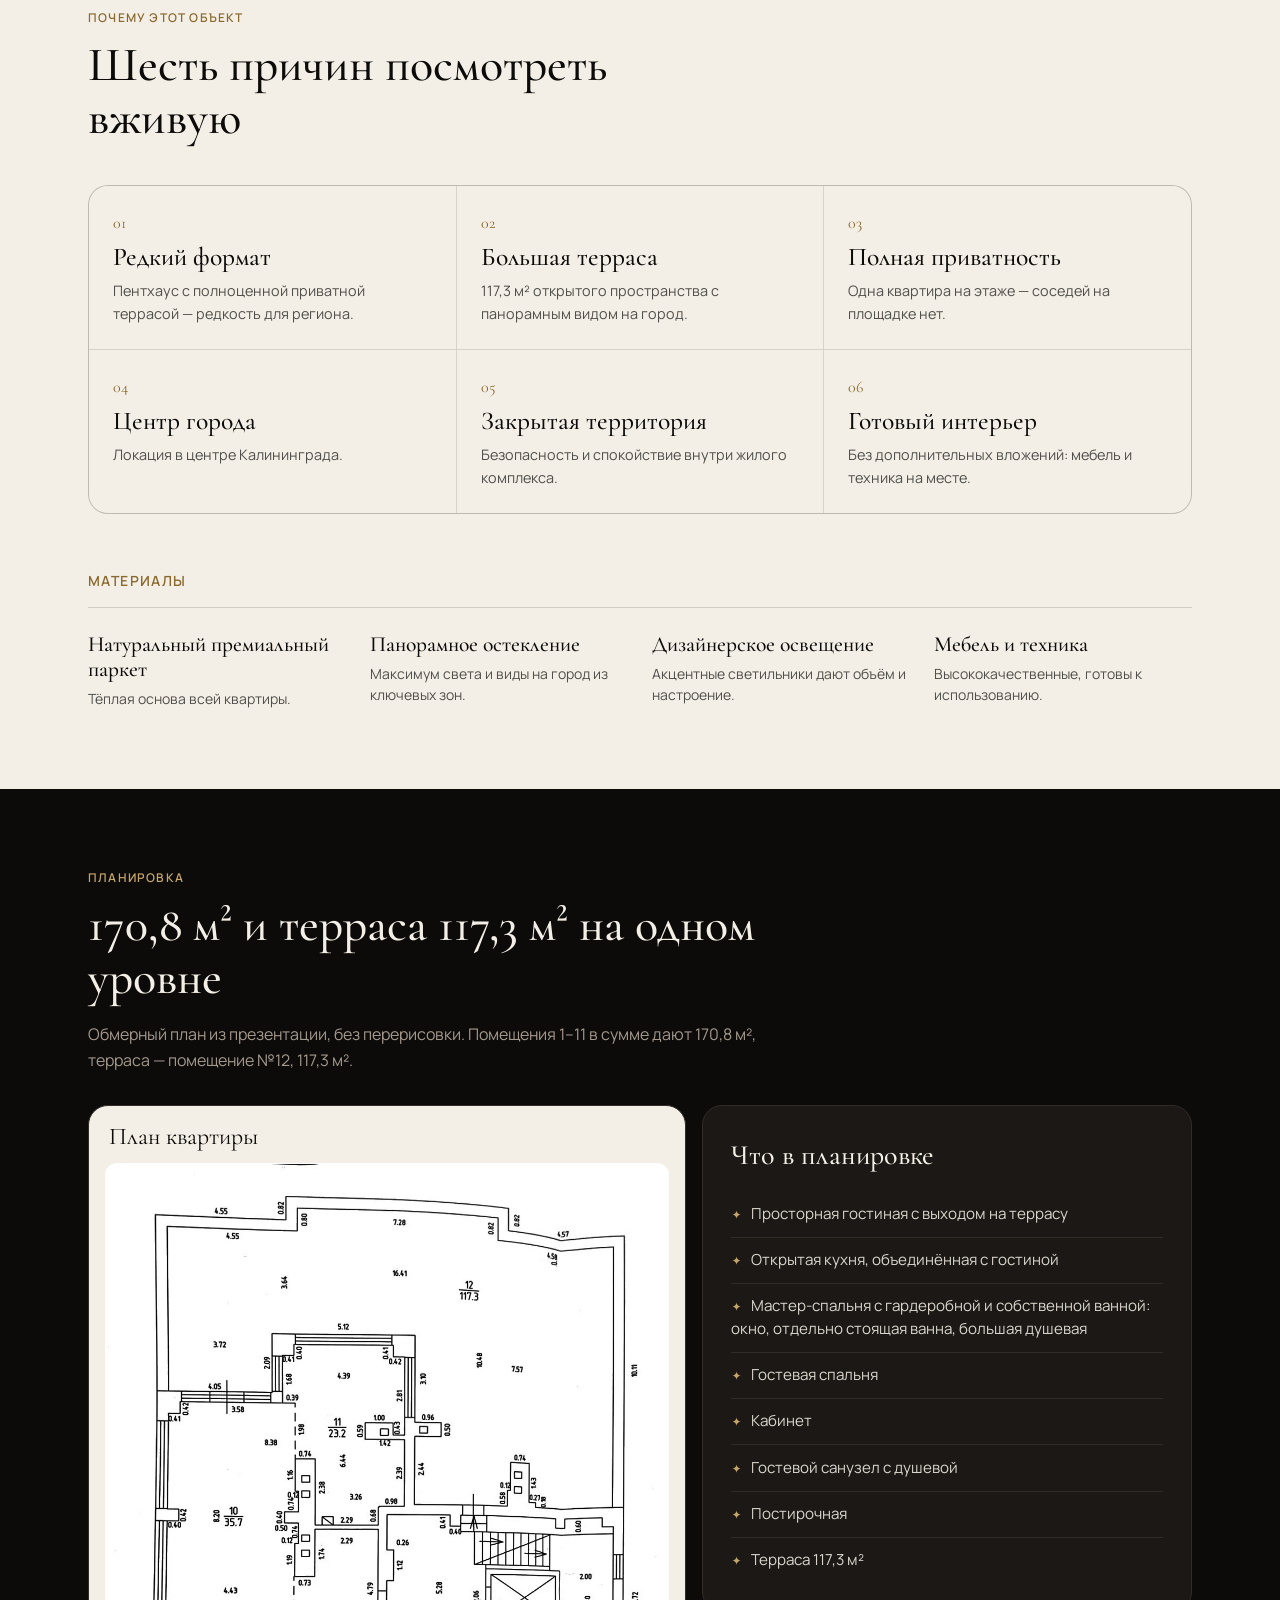
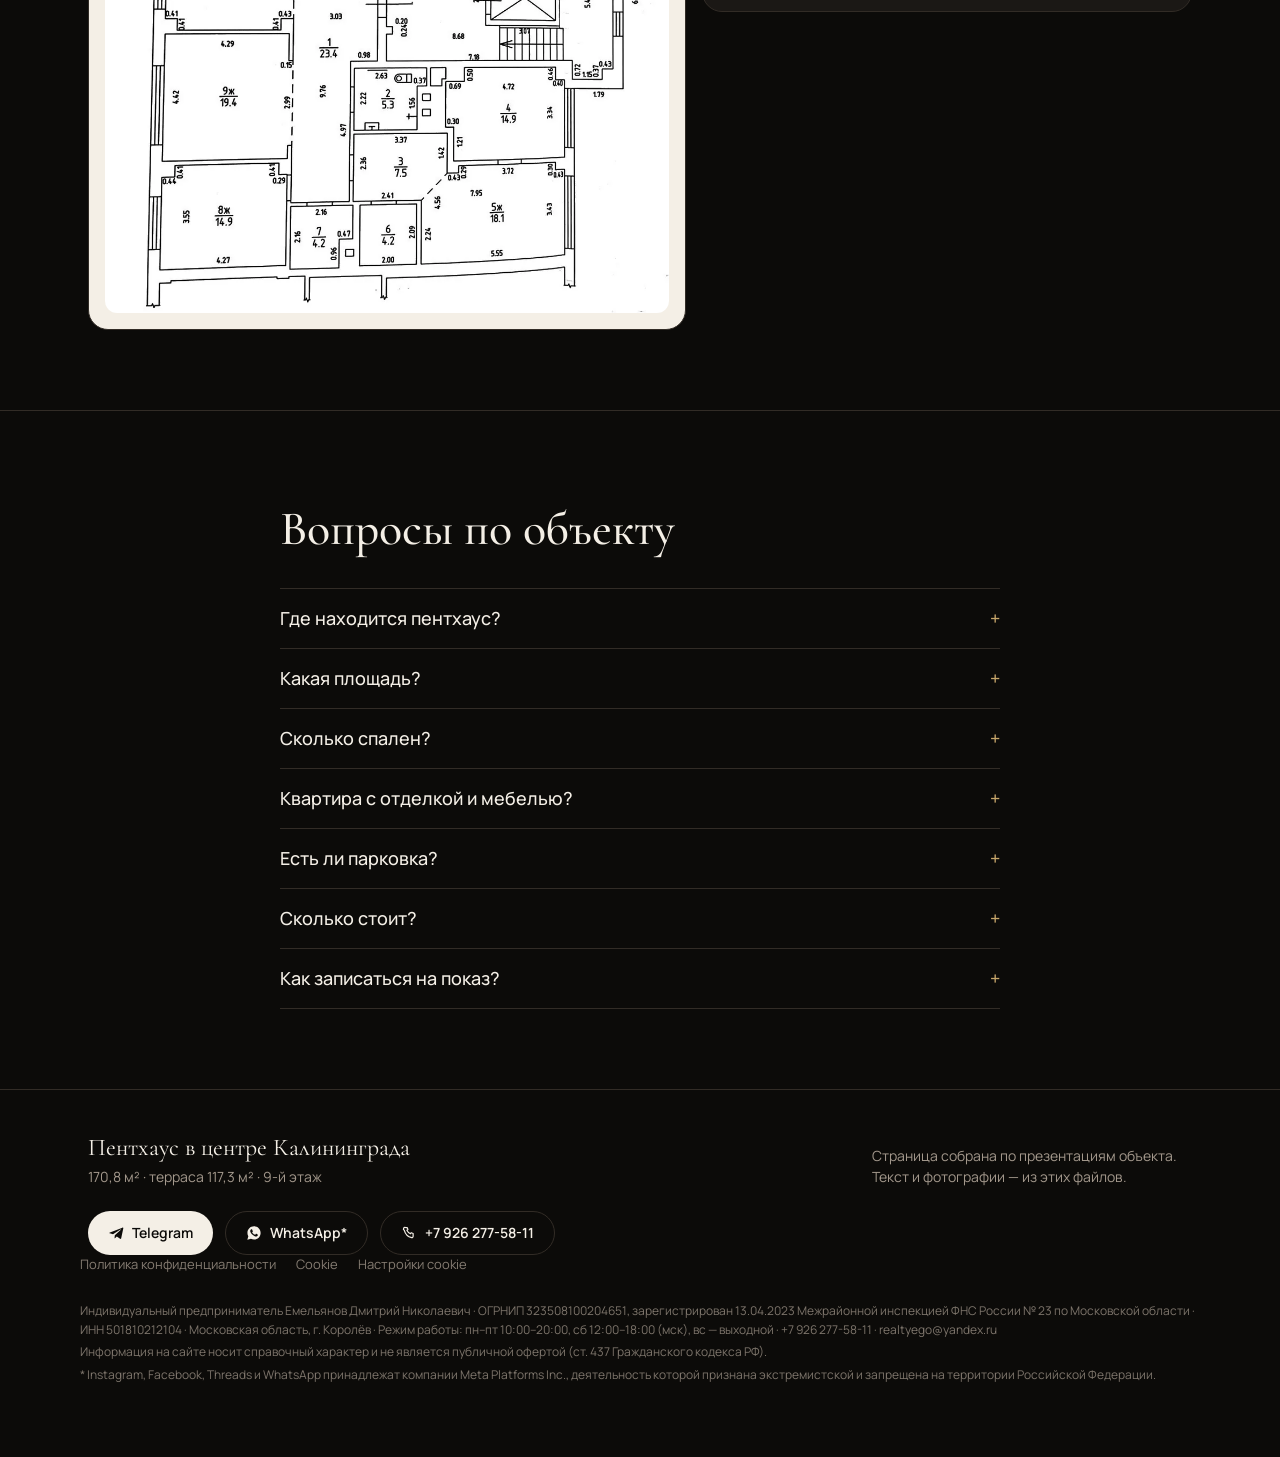
==== commit 5e8b9e98: "RU: contact order Telegram (t.me/realtyEGO) → WhatsApp → phone" ====
--- a/index.html
+++ b/index.html
@@ -58,7 +58,7 @@
 <p class="eyebrow dark">Показ</p>
 <h2 class="h2 big">Записаться на просмотр</h2>
 <p class="contact-text">Один номер для звонка, WhatsApp* и Telegram. Напишите или позвоните — договоримся о закрытом показе.</p>
-<div class="btns"><a href="tel:+79262775811" class="btn btn-solid"><svg viewBox="0 0 24 24" class="ico" aria-hidden="true" fill="none" stroke="currentColor" stroke-width="1.8"><path stroke-linecap="round" stroke-linejoin="round" d="M7 3.8h2.2l1.2 3-1.6 1a12 12 0 0 0 5.4 5.4l1-1.6 3 1.2V17a2 2 0 0 1-2.2 2A15.2 15.2 0 0 1 5 8a2 2 0 0 1 2-4.2Z"></path></svg>+7 926 277-58-11</a><a href="https://wa.me/79262775811?text=%D0%97%D0%B4%D1%80%D0%B0%D0%B2%D1%81%D1%82%D0%B2%D1%83%D0%B9%D1%82%D0%B5%21%20%D0%98%D0%BD%D1%82%D0%B5%D1%80%D0%B5%D1%81%D1%83%D0%B5%D1%82%20%D0%BF%D0%B5%D0%BD%D1%82%D1%85%D0%B0%D1%83%D1%81%20%D0%B2%20%D1%86%D0%B5%D0%BD%D1%82%D1%80%D0%B5%20%D0%9A%D0%B0%D0%BB%D0%B8%D0%BD%D0%B8%D0%BD%D0%B3%D1%80%D0%B0%D0%B4%D0%B0%2C%20170%2C8%20%D0%BC%C2%B2%20%D1%81%20%D1%82%D0%B5%D1%80%D1%80%D0%B0%D1%81%D0%BE%D0%B9%20117%2C3%20%D0%BC%C2%B2." target="_blank" rel="noopener noreferrer" class="btn btn-line-dark"><svg viewBox="0 0 24 24" class="ico" aria-hidden="true" fill="currentColor"><path d="M12.04 2C6.58 2 2.15 6.4 2.15 11.83c0 1.74.46 3.44 1.33 4.94L2 22l5.39-1.41a10 10 0 0 0 4.65 1.18h.01c5.46 0 9.89-4.4 9.89-9.83C21.94 6.4 17.5 2 12.04 2Zm5.76 13.86c-.24.68-1.4 1.25-1.94 1.33-.5.07-1.12.1-1.81-.11-.41-.13-.95-.31-1.64-.61-2.88-1.25-4.76-4.15-4.9-4.35-.14-.19-1.16-1.54-1.16-2.94s.73-2.08 1-2.37c.26-.28.57-.35.76-.35.19 0 .38 0 .55.01.17.01.41-.07.64.49.24.58.81 2 .88 2.15.07.14.12.32.02.51-.1.2-.15.32-.29.49-.14.17-.3.38-.43.51-.14.14-.29.29-.12.57.16.28.73 1.21 1.57 1.96 1.08.96 1.99 1.26 2.27 1.4.28.14.44.12.6-.07.16-.19.69-.8.87-1.08.18-.27.37-.23.62-.14.25.09 1.6.75 1.87.89.28.14.46.2.53.32.07.12.07.68-.17 1.36Z"></path></svg>WhatsApp*</a><a href="https://t.me/+79262775811" target="_blank" rel="noopener noreferrer" class="btn btn-line-dark"><svg viewBox="0 0 24 24" class="ico" aria-hidden="true" fill="currentColor"><path d="M21.6 4.2 2.9 11.1c-1.2.5-1.2 1.1-.2 1.4l4.8 1.5 11.2-7.1c.5-.3 1-.1.6.2l-9.1 8.2-.4 4.7c.5 0 .7-.2 1-.5l2.4-2.3 4.9 3.6c.9.5 1.5.2 1.7-.8l3.1-14.7c.3-1.3-.5-1.9-1.3-1.5Z"></path></svg>Telegram</a></div>
+<div class="btns"><a href="https://t.me/realtyEGO" target="_blank" rel="noopener noreferrer" class="btn btn-solid"><svg viewBox="0 0 24 24" class="ico" aria-hidden="true" fill="currentColor"><path d="M21.6 4.2 2.9 11.1c-1.2.5-1.2 1.1-.2 1.4l4.8 1.5 11.2-7.1c.5-.3 1-.1.6.2l-9.1 8.2-.4 4.7c.5 0 .7-.2 1-.5l2.4-2.3 4.9 3.6c.9.5 1.5.2 1.7-.8l3.1-14.7c.3-1.3-.5-1.9-1.3-1.5Z"></path></svg>Telegram</a><a href="https://wa.me/79262775811?text=%D0%97%D0%B4%D1%80%D0%B0%D0%B2%D1%81%D1%82%D0%B2%D1%83%D0%B9%D1%82%D0%B5%21%20%D0%98%D0%BD%D1%82%D0%B5%D1%80%D0%B5%D1%81%D1%83%D0%B5%D1%82%20%D0%BF%D0%B5%D0%BD%D1%82%D1%85%D0%B0%D1%83%D1%81%20%D0%B2%20%D1%86%D0%B5%D0%BD%D1%82%D1%80%D0%B5%20%D0%9A%D0%B0%D0%BB%D0%B8%D0%BD%D0%B8%D0%BD%D0%B3%D1%80%D0%B0%D0%B4%D0%B0%2C%20170%2C8%20%D0%BC%C2%B2%20%D1%81%20%D1%82%D0%B5%D1%80%D1%80%D0%B0%D1%81%D0%BE%D0%B9%20117%2C3%20%D0%BC%C2%B2." target="_blank" rel="noopener noreferrer" class="btn btn-line-dark"><svg viewBox="0 0 24 24" class="ico" aria-hidden="true" fill="currentColor"><path d="M12.04 2C6.58 2 2.15 6.4 2.15 11.83c0 1.74.46 3.44 1.33 4.94L2 22l5.39-1.41a10 10 0 0 0 4.65 1.18h.01c5.46 0 9.89-4.4 9.89-9.83C21.94 6.4 17.5 2 12.04 2Zm5.76 13.86c-.24.68-1.4 1.25-1.94 1.33-.5.07-1.12.1-1.81-.11-.41-.13-.95-.31-1.64-.61-2.88-1.25-4.76-4.15-4.9-4.35-.14-.19-1.16-1.54-1.16-2.94s.73-2.08 1-2.37c.26-.28.57-.35.76-.35.19 0 .38 0 .55.01.17.01.41-.07.64.49.24.58.81 2 .88 2.15.07.14.12.32.02.51-.1.2-.15.32-.29.49-.14.17-.3.38-.43.51-.14.14-.29.29-.12.57.16.28.73 1.21 1.57 1.96 1.08.96 1.99 1.26 2.27 1.4.28.14.44.12.6-.07.16-.19.69-.8.87-1.08.18-.27.37-.23.62-.14.25.09 1.6.75 1.87.89.28.14.46.2.53.32.07.12.07.68-.17 1.36Z"></path></svg>WhatsApp*</a><a href="tel:+79262775811" class="btn btn-line-dark"><svg viewBox="0 0 24 24" class="ico" aria-hidden="true" fill="none" stroke="currentColor" stroke-width="1.8"><path stroke-linecap="round" stroke-linejoin="round" d="M7 3.8h2.2l1.2 3-1.6 1a12 12 0 0 0 5.4 5.4l1-1.6 3 1.2V17a2 2 0 0 1-2.2 2A15.2 15.2 0 0 1 5 8a2 2 0 0 1 2-4.2Z"></path></svg>+7 926 277-58-11</a></div>
 </div>
 <dl class="facts">
 <div><dt>Адрес</dt><dd>Калининград, ул. Салтыкова-Щедрина, д. 2<br><a class="maplink" href="https://yandex.ru/maps/?text=%D0%9A%D0%B0%D0%BB%D0%B8%D0%BD%D0%B8%D0%BD%D0%B3%D1%80%D0%B0%D0%B4%2C%20%D1%83%D0%BB.%20%D0%A1%D0%B0%D0%BB%D1%82%D1%8B%D0%BA%D0%BE%D0%B2%D0%B0-%D0%A9%D0%B5%D0%B4%D1%80%D0%B8%D0%BD%D0%B0%2C%20%D0%B4.%202" target="_blank" rel="noopener noreferrer">Открыть в Яндекс Картах →</a></dd></div>
@@ -148,13 +148,13 @@
 <footer class="footer"><div class="wrap footer-in">
 <div><p class="footer-title">Пентхаус в центре Калининграда</p><p>170,8 м² · терраса 117,3 м² · 9-й этаж</p></div>
 <p class="footer-note">Страница собрана по презентациям объекта. Текст и фотографии — из этих файлов.</p>
-</div><div class="wrap"><div class="btns"><a href="tel:+79262775811" class="btn btn-ivory"><svg viewBox="0 0 24 24" class="ico" aria-hidden="true" fill="none" stroke="currentColor" stroke-width="1.8"><path stroke-linecap="round" stroke-linejoin="round" d="M7 3.8h2.2l1.2 3-1.6 1a12 12 0 0 0 5.4 5.4l1-1.6 3 1.2V17a2 2 0 0 1-2.2 2A15.2 15.2 0 0 1 5 8a2 2 0 0 1 2-4.2Z"></path></svg>+7 926 277-58-11</a><a href="https://wa.me/79262775811?text=%D0%97%D0%B4%D1%80%D0%B0%D0%B2%D1%81%D1%82%D0%B2%D1%83%D0%B9%D1%82%D0%B5%21%20%D0%98%D0%BD%D1%82%D0%B5%D1%80%D0%B5%D1%81%D1%83%D0%B5%D1%82%20%D0%BF%D0%B5%D0%BD%D1%82%D1%85%D0%B0%D1%83%D1%81%20%D0%B2%20%D1%86%D0%B5%D0%BD%D1%82%D1%80%D0%B5%20%D0%9A%D0%B0%D0%BB%D0%B8%D0%BD%D0%B8%D0%BD%D0%B3%D1%80%D0%B0%D0%B4%D0%B0%2C%20170%2C8%20%D0%BC%C2%B2%20%D1%81%20%D1%82%D0%B5%D1%80%D1%80%D0%B0%D1%81%D0%BE%D0%B9%20117%2C3%20%D0%BC%C2%B2." target="_blank" rel="noopener noreferrer" class="btn btn-line"><svg viewBox="0 0 24 24" class="ico" aria-hidden="true" fill="currentColor"><path d="M12.04 2C6.58 2 2.15 6.4 2.15 11.83c0 1.74.46 3.44 1.33 4.94L2 22l5.39-1.41a10 10 0 0 0 4.65 1.18h.01c5.46 0 9.89-4.4 9.89-9.83C21.94 6.4 17.5 2 12.04 2Zm5.76 13.86c-.24.68-1.4 1.25-1.94 1.33-.5.07-1.12.1-1.81-.11-.41-.13-.95-.31-1.64-.61-2.88-1.25-4.76-4.15-4.9-4.35-.14-.19-1.16-1.54-1.16-2.94s.73-2.08 1-2.37c.26-.28.57-.35.76-.35.19 0 .38 0 .55.01.17.01.41-.07.64.49.24.58.81 2 .88 2.15.07.14.12.32.02.51-.1.2-.15.32-.29.49-.14.17-.3.38-.43.51-.14.14-.29.29-.12.57.16.28.73 1.21 1.57 1.96 1.08.96 1.99 1.26 2.27 1.4.28.14.44.12.6-.07.16-.19.69-.8.87-1.08.18-.27.37-.23.62-.14.25.09 1.6.75 1.87.89.28.14.46.2.53.32.07.12.07.68-.17 1.36Z"></path></svg>WhatsApp*</a><a href="https://t.me/+79262775811" target="_blank" rel="noopener noreferrer" class="btn btn-line"><svg viewBox="0 0 24 24" class="ico" aria-hidden="true" fill="currentColor"><path d="M21.6 4.2 2.9 11.1c-1.2.5-1.2 1.1-.2 1.4l4.8 1.5 11.2-7.1c.5-.3 1-.1.6.2l-9.1 8.2-.4 4.7c.5 0 .7-.2 1-.5l2.4-2.3 4.9 3.6c.9.5 1.5.2 1.7-.8l3.1-14.7c.3-1.3-.5-1.9-1.3-1.5Z"></path></svg>Telegram</a></div></div><div class="cc-footer-links" style="max-width:72rem;margin:0 auto;padding:0 1rem 1.5rem;display:flex;flex-wrap:wrap;gap:.5rem 1.25rem;font-size:.8125rem;opacity:.8"><a href="https://realtyego.github.io/privacy/" style="color:inherit">Политика конфиденциальности</a><a href="https://realtyego.github.io/cookies/" style="color:inherit">Cookie</a><a href="#" data-cookie-settings style="color:inherit">Настройки cookie</a></div><div class="cc-legal" style="max-width:72rem;margin:0 auto;padding:0 1rem 1.75rem;font-size:.75rem;line-height:1.55;opacity:.75">
+</div><div class="wrap"><div class="btns"><a href="https://t.me/realtyEGO" target="_blank" rel="noopener noreferrer" class="btn btn-ivory"><svg viewBox="0 0 24 24" class="ico" aria-hidden="true" fill="currentColor"><path d="M21.6 4.2 2.9 11.1c-1.2.5-1.2 1.1-.2 1.4l4.8 1.5 11.2-7.1c.5-.3 1-.1.6.2l-9.1 8.2-.4 4.7c.5 0 .7-.2 1-.5l2.4-2.3 4.9 3.6c.9.5 1.5.2 1.7-.8l3.1-14.7c.3-1.3-.5-1.9-1.3-1.5Z"></path></svg>Telegram</a><a href="https://wa.me/79262775811?text=%D0%97%D0%B4%D1%80%D0%B0%D0%B2%D1%81%D1%82%D0%B2%D1%83%D0%B9%D1%82%D0%B5%21%20%D0%98%D0%BD%D1%82%D0%B5%D1%80%D0%B5%D1%81%D1%83%D0%B5%D1%82%20%D0%BF%D0%B5%D0%BD%D1%82%D1%85%D0%B0%D1%83%D1%81%20%D0%B2%20%D1%86%D0%B5%D0%BD%D1%82%D1%80%D0%B5%20%D0%9A%D0%B0%D0%BB%D0%B8%D0%BD%D0%B8%D0%BD%D0%B3%D1%80%D0%B0%D0%B4%D0%B0%2C%20170%2C8%20%D0%BC%C2%B2%20%D1%81%20%D1%82%D0%B5%D1%80%D1%80%D0%B0%D1%81%D0%BE%D0%B9%20117%2C3%20%D0%BC%C2%B2." target="_blank" rel="noopener noreferrer" class="btn btn-line"><svg viewBox="0 0 24 24" class="ico" aria-hidden="true" fill="currentColor"><path d="M12.04 2C6.58 2 2.15 6.4 2.15 11.83c0 1.74.46 3.44 1.33 4.94L2 22l5.39-1.41a10 10 0 0 0 4.65 1.18h.01c5.46 0 9.89-4.4 9.89-9.83C21.94 6.4 17.5 2 12.04 2Zm5.76 13.86c-.24.68-1.4 1.25-1.94 1.33-.5.07-1.12.1-1.81-.11-.41-.13-.95-.31-1.64-.61-2.88-1.25-4.76-4.15-4.9-4.35-.14-.19-1.16-1.54-1.16-2.94s.73-2.08 1-2.37c.26-.28.57-.35.76-.35.19 0 .38 0 .55.01.17.01.41-.07.64.49.24.58.81 2 .88 2.15.07.14.12.32.02.51-.1.2-.15.32-.29.49-.14.17-.3.38-.43.51-.14.14-.29.29-.12.57.16.28.73 1.21 1.57 1.96 1.08.96 1.99 1.26 2.27 1.4.28.14.44.12.6-.07.16-.19.69-.8.87-1.08.18-.27.37-.23.62-.14.25.09 1.6.75 1.87.89.28.14.46.2.53.32.07.12.07.68-.17 1.36Z"></path></svg>WhatsApp*</a><a href="tel:+79262775811" class="btn btn-line"><svg viewBox="0 0 24 24" class="ico" aria-hidden="true" fill="none" stroke="currentColor" stroke-width="1.8"><path stroke-linecap="round" stroke-linejoin="round" d="M7 3.8h2.2l1.2 3-1.6 1a12 12 0 0 0 5.4 5.4l1-1.6 3 1.2V17a2 2 0 0 1-2.2 2A15.2 15.2 0 0 1 5 8a2 2 0 0 1 2-4.2Z"></path></svg>+7 926 277-58-11</a></div></div><div class="cc-footer-links" style="max-width:72rem;margin:0 auto;padding:0 1rem 1.5rem;display:flex;flex-wrap:wrap;gap:.5rem 1.25rem;font-size:.8125rem;opacity:.8"><a href="https://realtyego.github.io/privacy/" style="color:inherit">Политика конфиденциальности</a><a href="https://realtyego.github.io/cookies/" style="color:inherit">Cookie</a><a href="#" data-cookie-settings style="color:inherit">Настройки cookie</a></div><div class="cc-legal" style="max-width:72rem;margin:0 auto;padding:0 1rem 1.75rem;font-size:.75rem;line-height:1.55;opacity:.75">
 <p style="margin:.25rem 0">Индивидуальный предприниматель Емельянов Дмитрий Николаевич · ОГРНИП 323508100204651, зарегистрирован 13.04.2023 Межрайонной инспекцией ФНС России № 23 по Московской области · ИНН 501810212104 · Московская область, г. Королёв · Режим работы: пн–пт 10:00–20:00, сб 12:00–18:00 (мск), вс — выходной · <a href="tel:+79262775811" style="color:inherit;white-space:nowrap">+7 926 277-58-11</a> · <a href="mailto:realtyego@yandex.ru" style="color:inherit">realtyego@yandex.ru</a></p>
 <p style="margin:.25rem 0">Информация на сайте носит справочный характер и не является публичной офертой (ст. 437 Гражданского кодекса РФ).</p>
 <p style="margin:.25rem 0">* Instagram, Facebook, Threads и WhatsApp принадлежат компании Meta Platforms Inc., деятельность которой признана экстремистской и запрещена на территории Российской Федерации.</p>
 </div></footer>
 
-<div class="mobilebar"><a href="tel:+79262775811">Звонок</a><a href="https://wa.me/79262775811?text=%D0%97%D0%B4%D1%80%D0%B0%D0%B2%D1%81%D1%82%D0%B2%D1%83%D0%B9%D1%82%D0%B5%21%20%D0%98%D0%BD%D1%82%D0%B5%D1%80%D0%B5%D1%81%D1%83%D0%B5%D1%82%20%D0%BF%D0%B5%D0%BD%D1%82%D1%85%D0%B0%D1%83%D1%81%20%D0%B2%20%D1%86%D0%B5%D0%BD%D1%82%D1%80%D0%B5%20%D0%9A%D0%B0%D0%BB%D0%B8%D0%BD%D0%B8%D0%BD%D0%B3%D1%80%D0%B0%D0%B4%D0%B0%2C%20170%2C8%20%D0%BC%C2%B2%20%D1%81%20%D1%82%D0%B5%D1%80%D1%80%D0%B0%D1%81%D0%BE%D0%B9%20117%2C3%20%D0%BC%C2%B2." target="_blank" rel="noopener noreferrer">WhatsApp*</a><a href="https://t.me/+79262775811" target="_blank" rel="noopener noreferrer">Telegram</a></div>
+<div class="mobilebar"><a href="https://t.me/realtyEGO" target="_blank" rel="noopener noreferrer">Telegram</a><a href="https://wa.me/79262775811?text=%D0%97%D0%B4%D1%80%D0%B0%D0%B2%D1%81%D1%82%D0%B2%D1%83%D0%B9%D1%82%D0%B5%21%20%D0%98%D0%BD%D1%82%D0%B5%D1%80%D0%B5%D1%81%D1%83%D0%B5%D1%82%20%D0%BF%D0%B5%D0%BD%D1%82%D1%85%D0%B0%D1%83%D1%81%20%D0%B2%20%D1%86%D0%B5%D0%BD%D1%82%D1%80%D0%B5%20%D0%9A%D0%B0%D0%BB%D0%B8%D0%BD%D0%B8%D0%BD%D0%B3%D1%80%D0%B0%D0%B4%D0%B0%2C%20170%2C8%20%D0%BC%C2%B2%20%D1%81%20%D1%82%D0%B5%D1%80%D1%80%D0%B0%D1%81%D0%BE%D0%B9%20117%2C3%20%D0%BC%C2%B2." target="_blank" rel="noopener noreferrer">WhatsApp*</a><a href="tel:+79262775811">Звонок</a></div>
 
 <div class="lightbox" id="lb" hidden><button type="button" class="lb-close" aria-label="Закрыть">×</button><button type="button" class="lb-prev" aria-label="Назад">‹</button><img alt=""><button type="button" class="lb-next" aria-label="Вперёд">›</button></div>
 <script src="assets/app.js" defer></script>
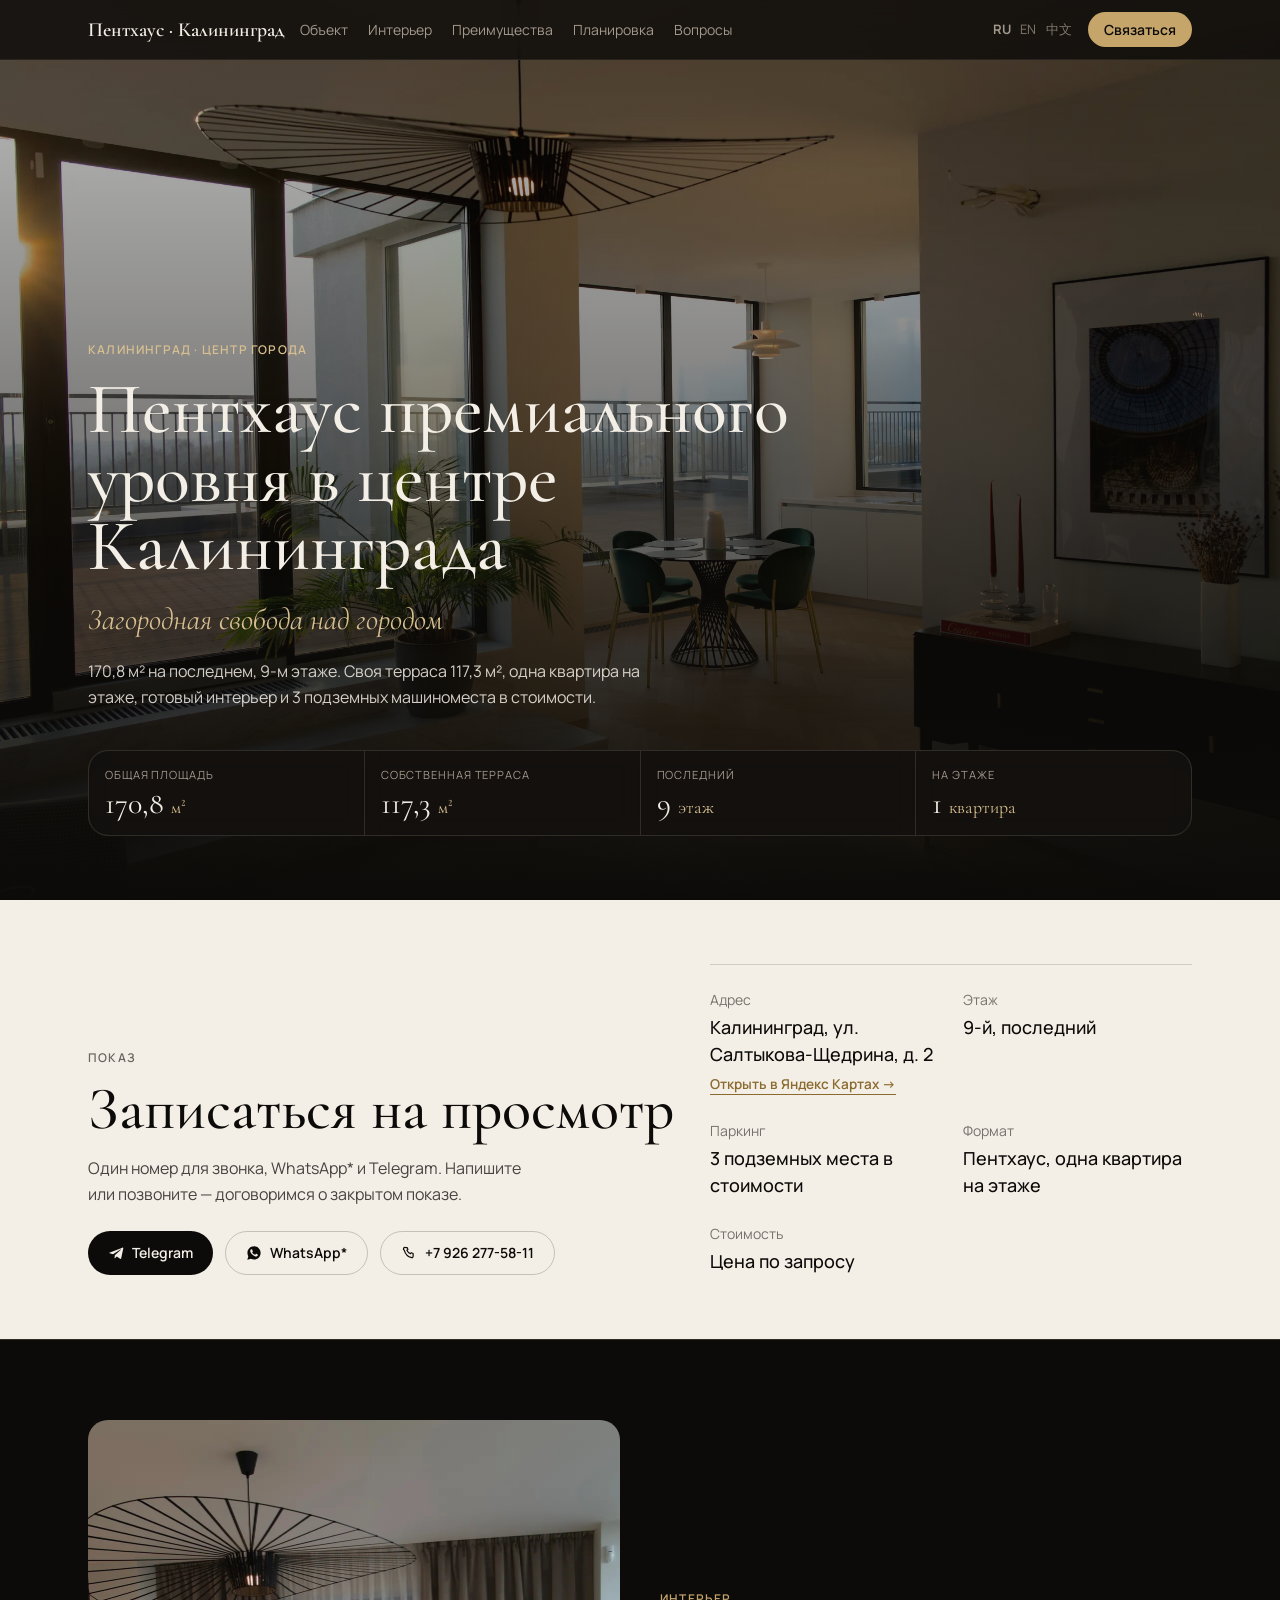
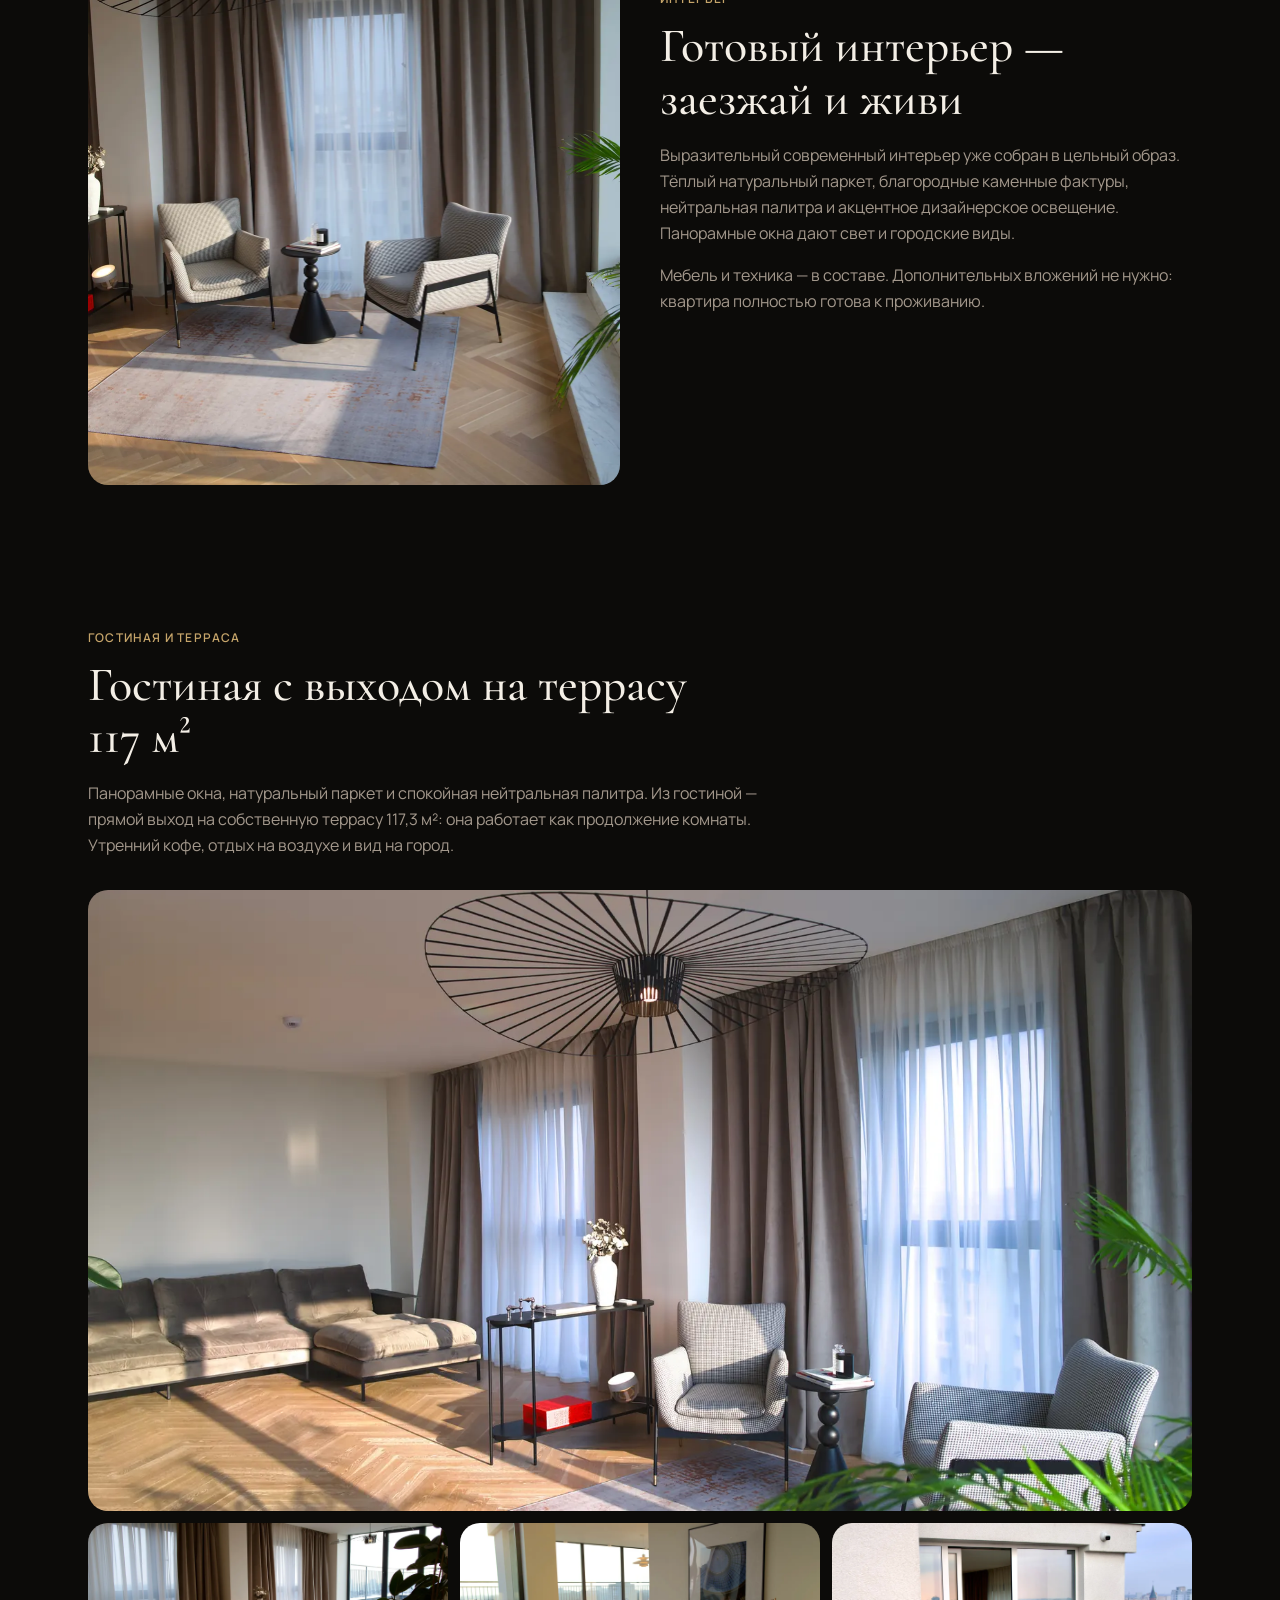
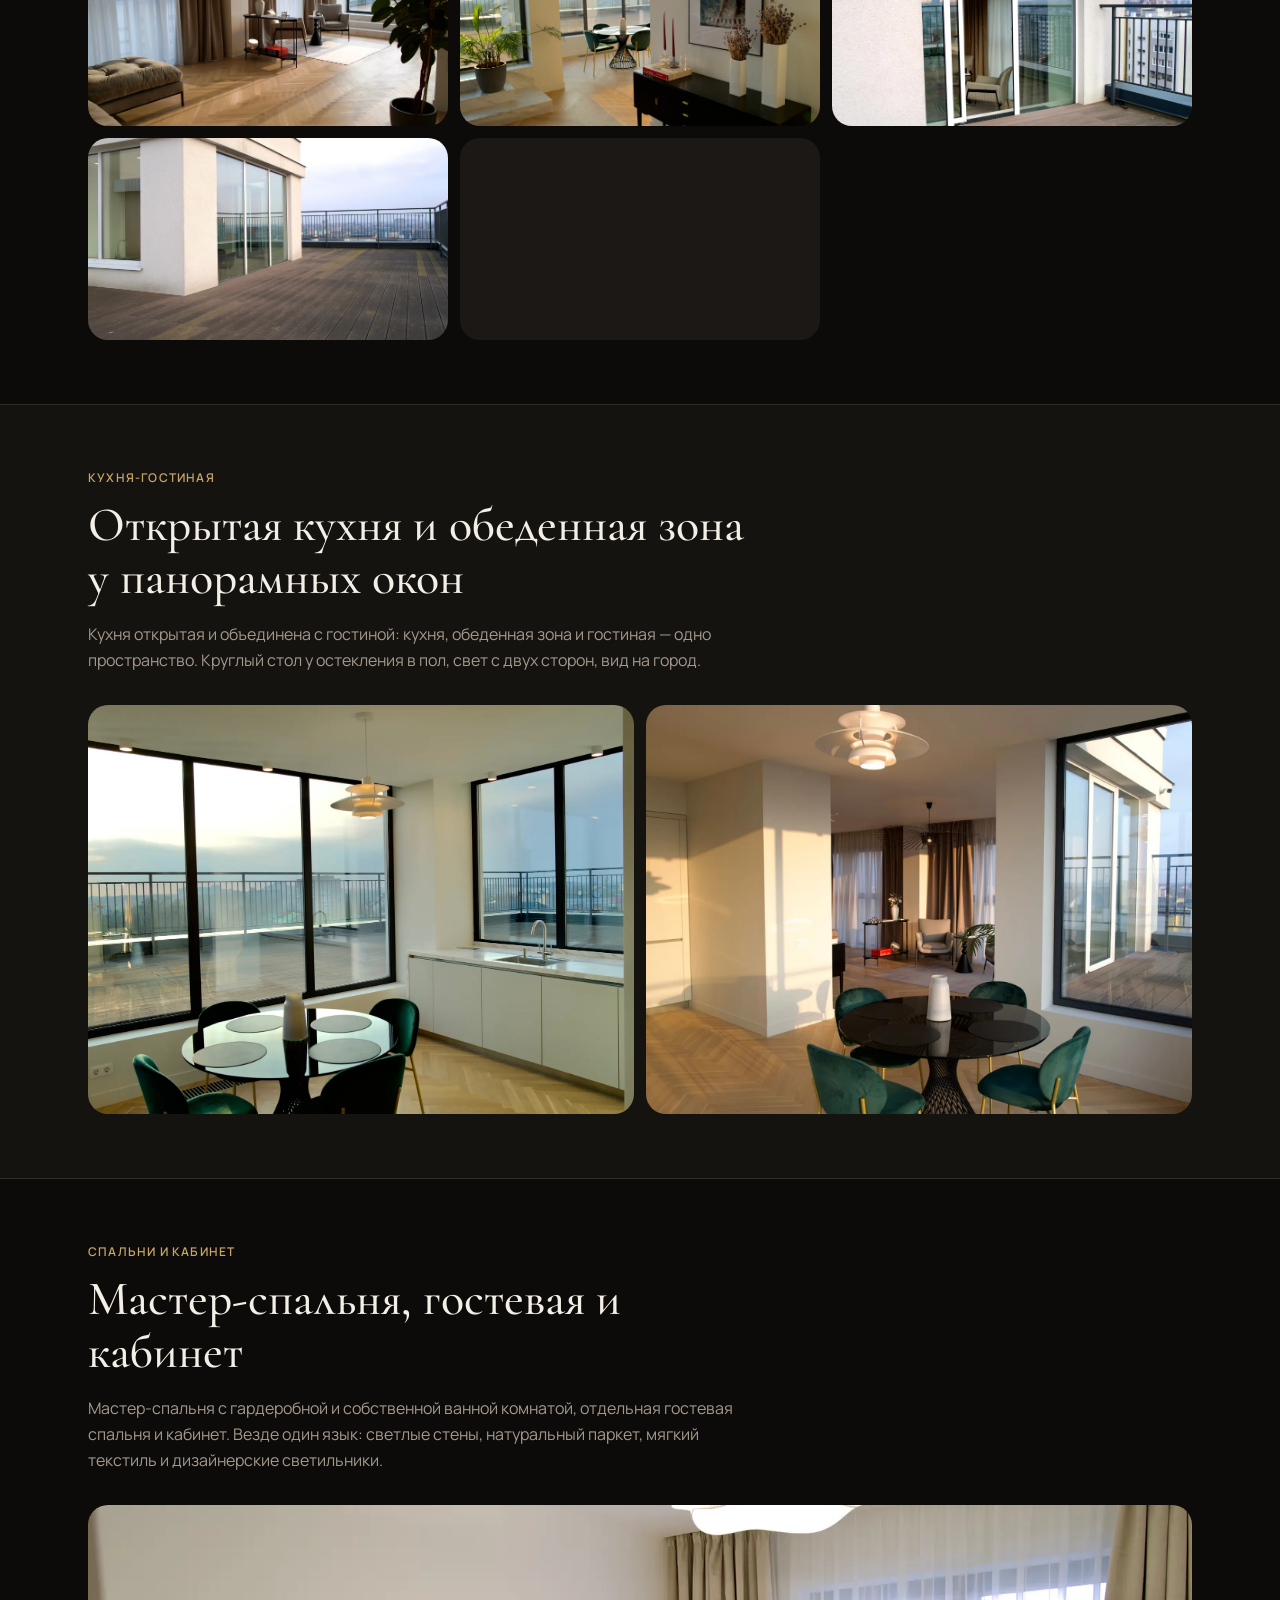
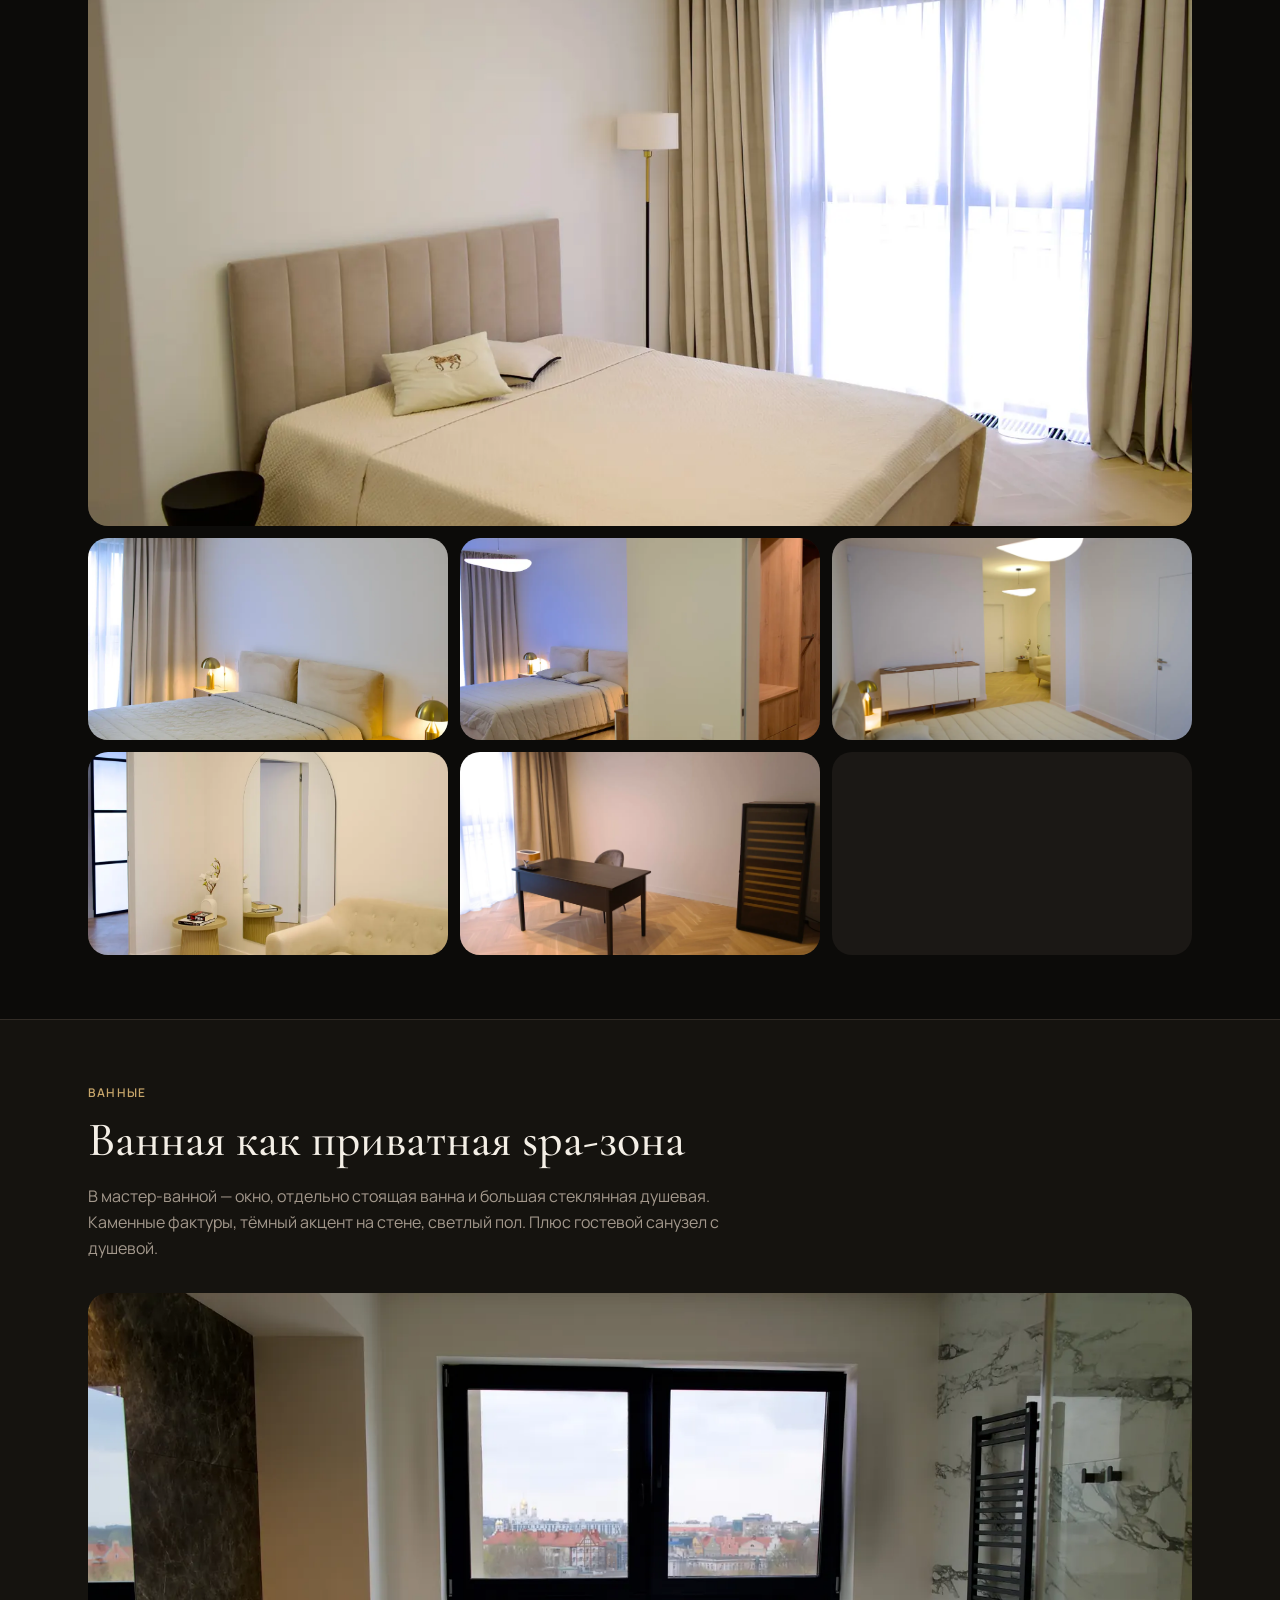
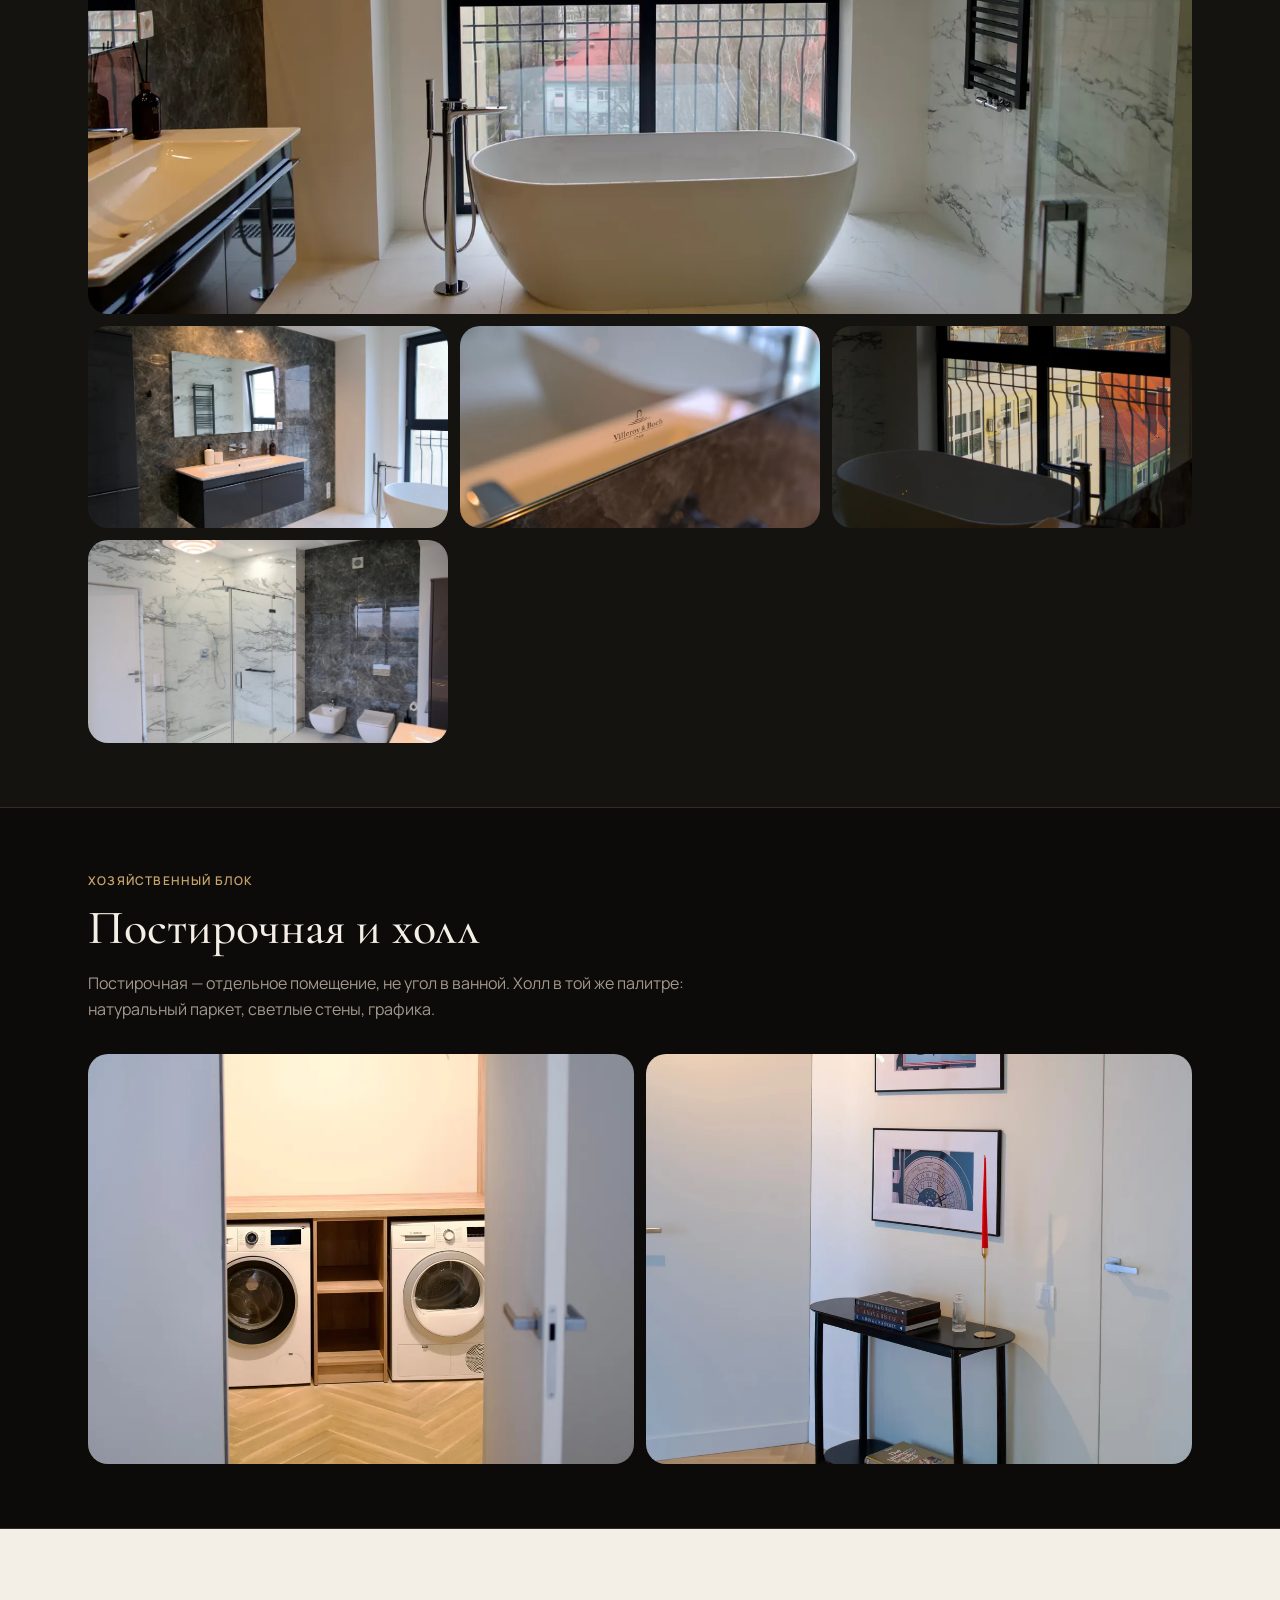
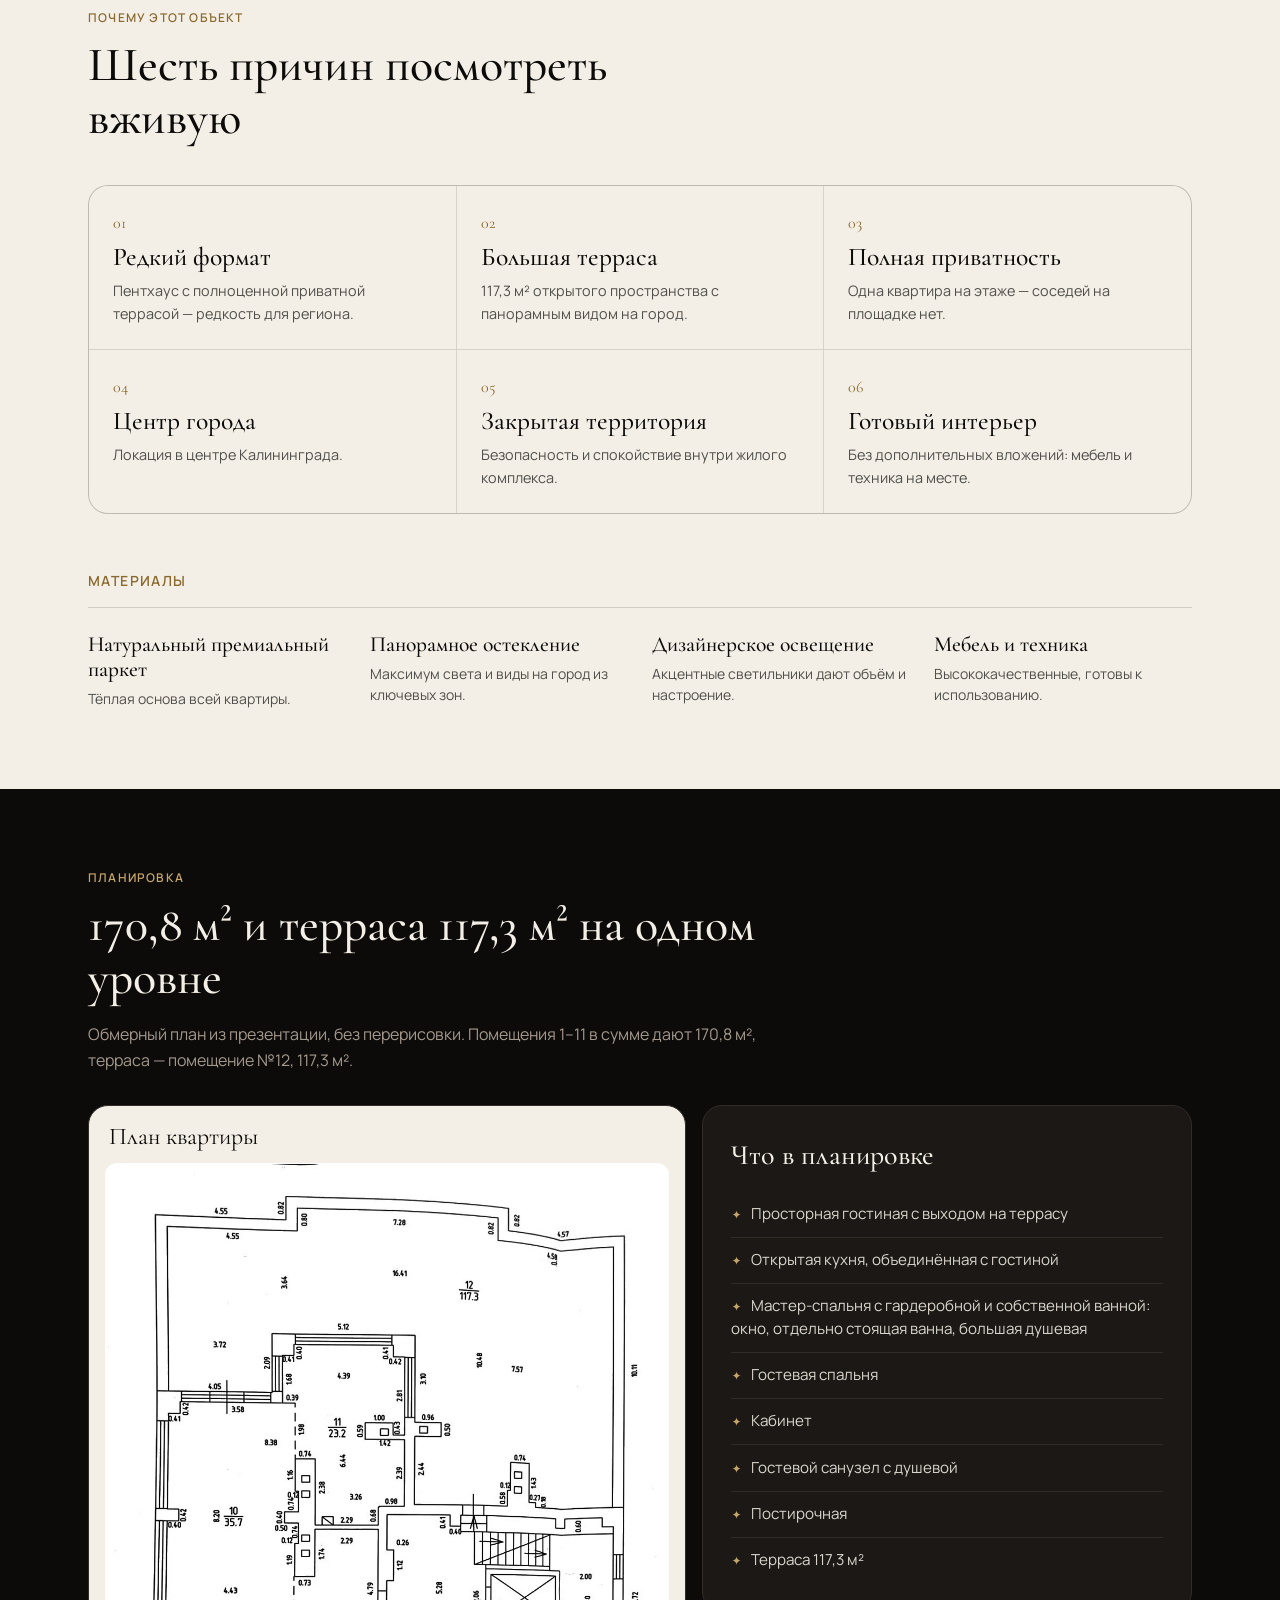
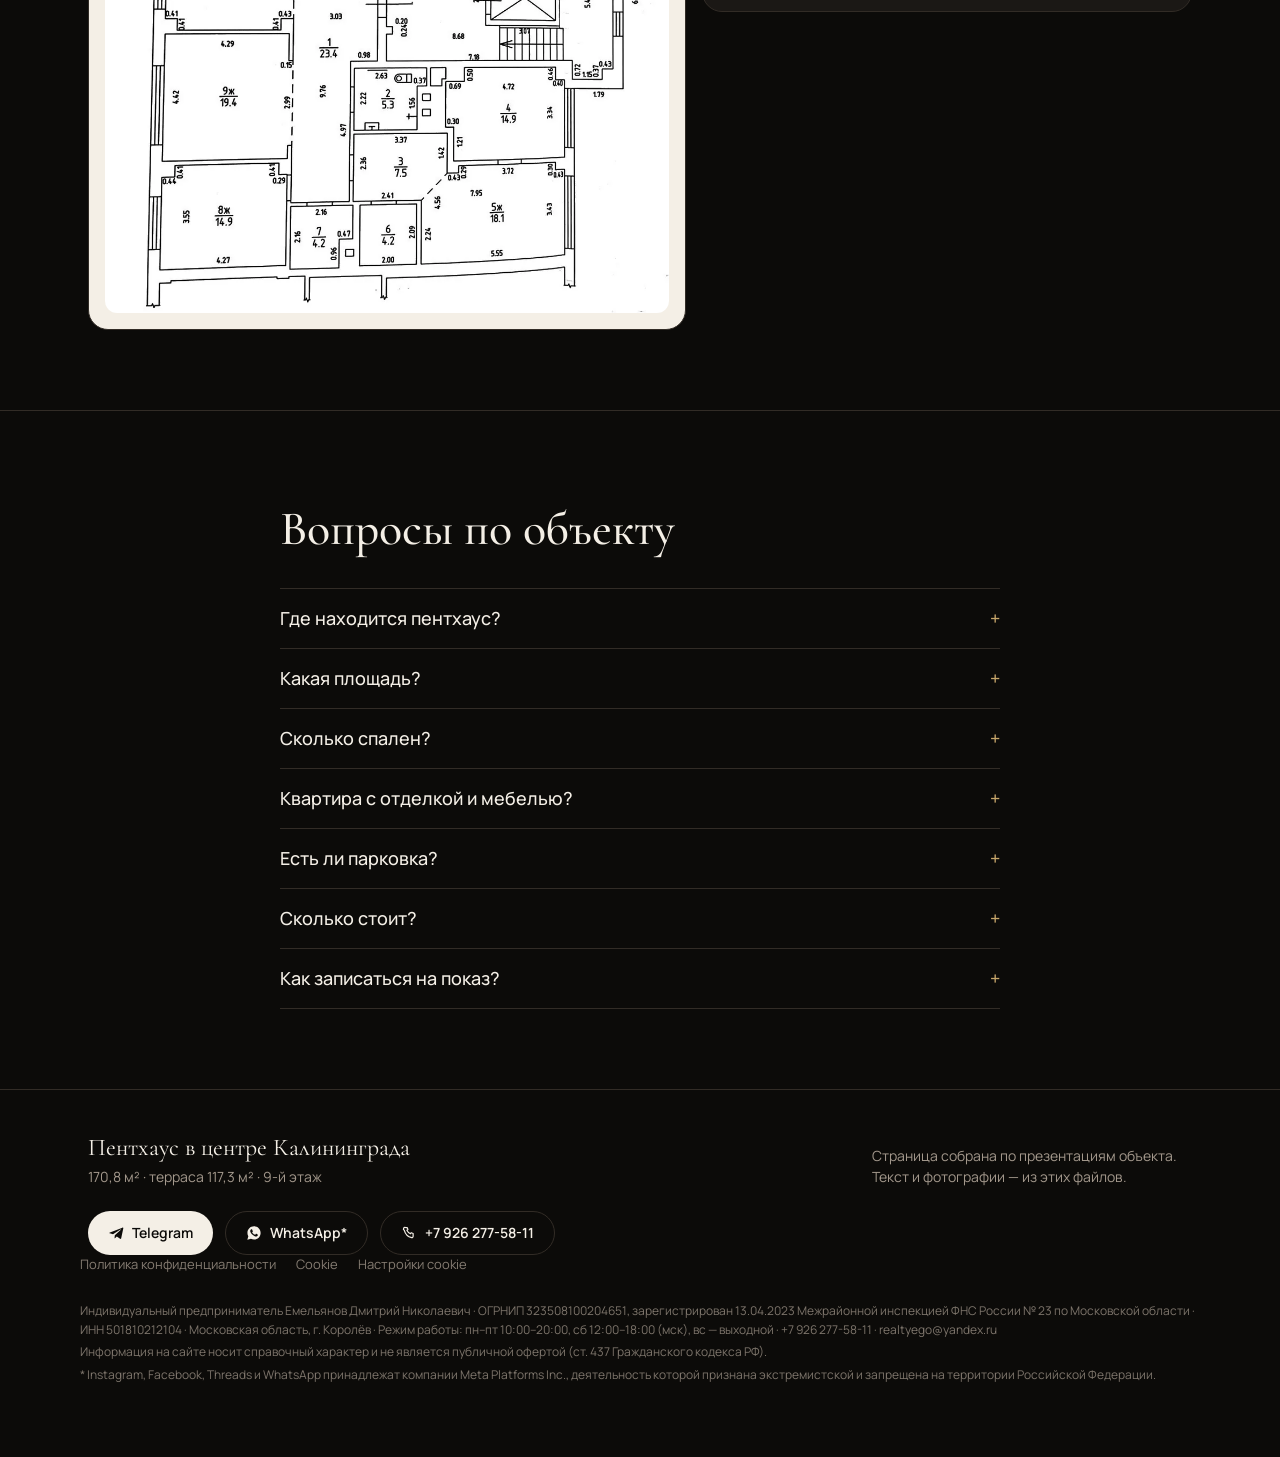
==== commit a62e7b71: "FAQ: Telegram is @realtyEGO, WhatsApp on +7 926 277-58-11 (RU/EN/ZH + JSON-LD)" ====
--- a/index.html
+++ b/index.html
@@ -140,7 +140,7 @@
 <details><summary>Квартира с отделкой и мебелью?<span>+</span></summary><p>Да. Интерьер полностью готов к проживанию: натуральный паркет, каменные фактуры, дизайнерское освещение, высококачественная мебель и техника. Дополнительных вложений не нужно.</p></details>
 <details><summary>Есть ли парковка?<span>+</span></summary><p>Да, в стоимость входят 3 подземных парковочных места.</p></details>
 <details><summary>Сколько стоит?<span>+</span></summary><p>Цена по запросу. Позвоните +7 926 277-58-11 или напишите в WhatsApp* или Telegram — назовём стоимость и расскажем об условиях.</p></details>
-<details><summary>Как записаться на показ?<span>+</span></summary><p>Позвоните +7 926 277-58-11 или напишите в WhatsApp* и Telegram — оба мессенджера привязаны к этому номеру.</p></details>
+<details><summary>Как записаться на показ?<span>+</span></summary><p>Позвоните или напишите в WhatsApp* на +7 926 277-58-11, в Telegram — @realtyEGO.</p></details>
 </div>
 </div></section>
 </main>
